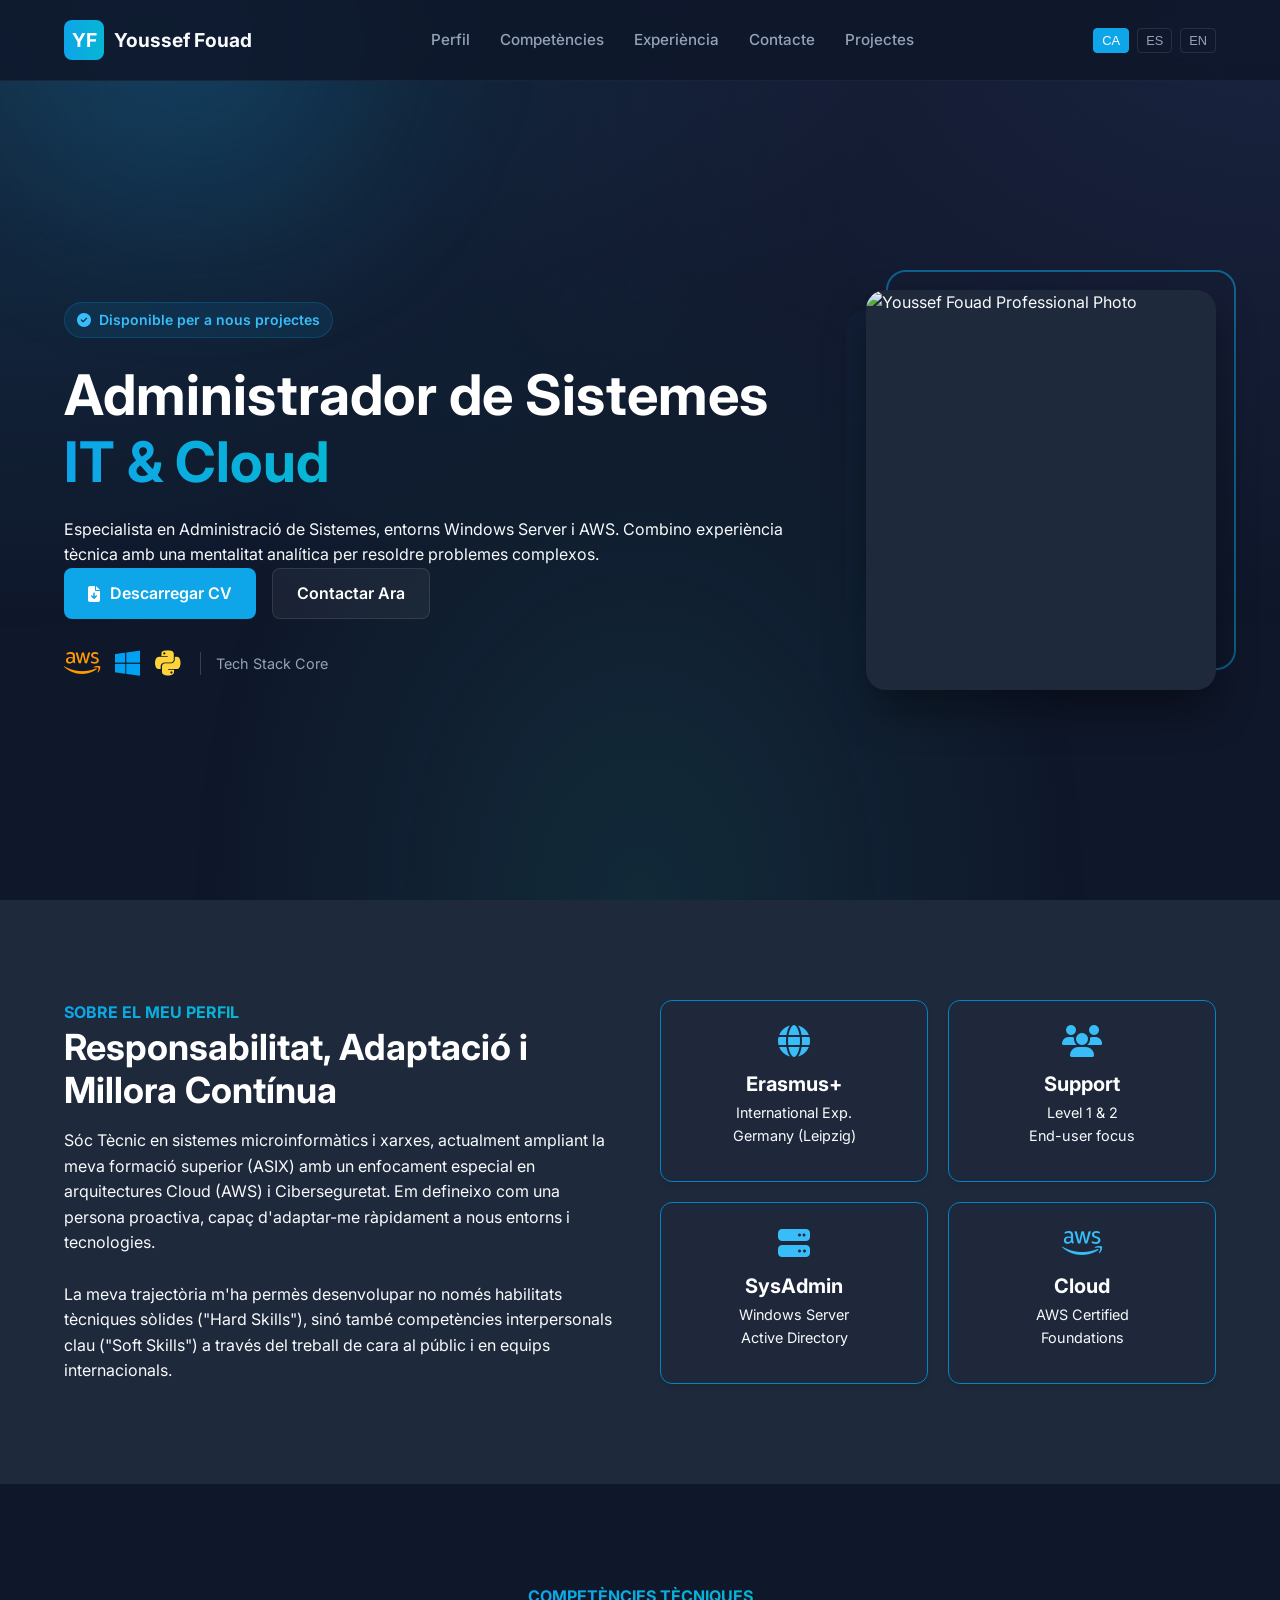
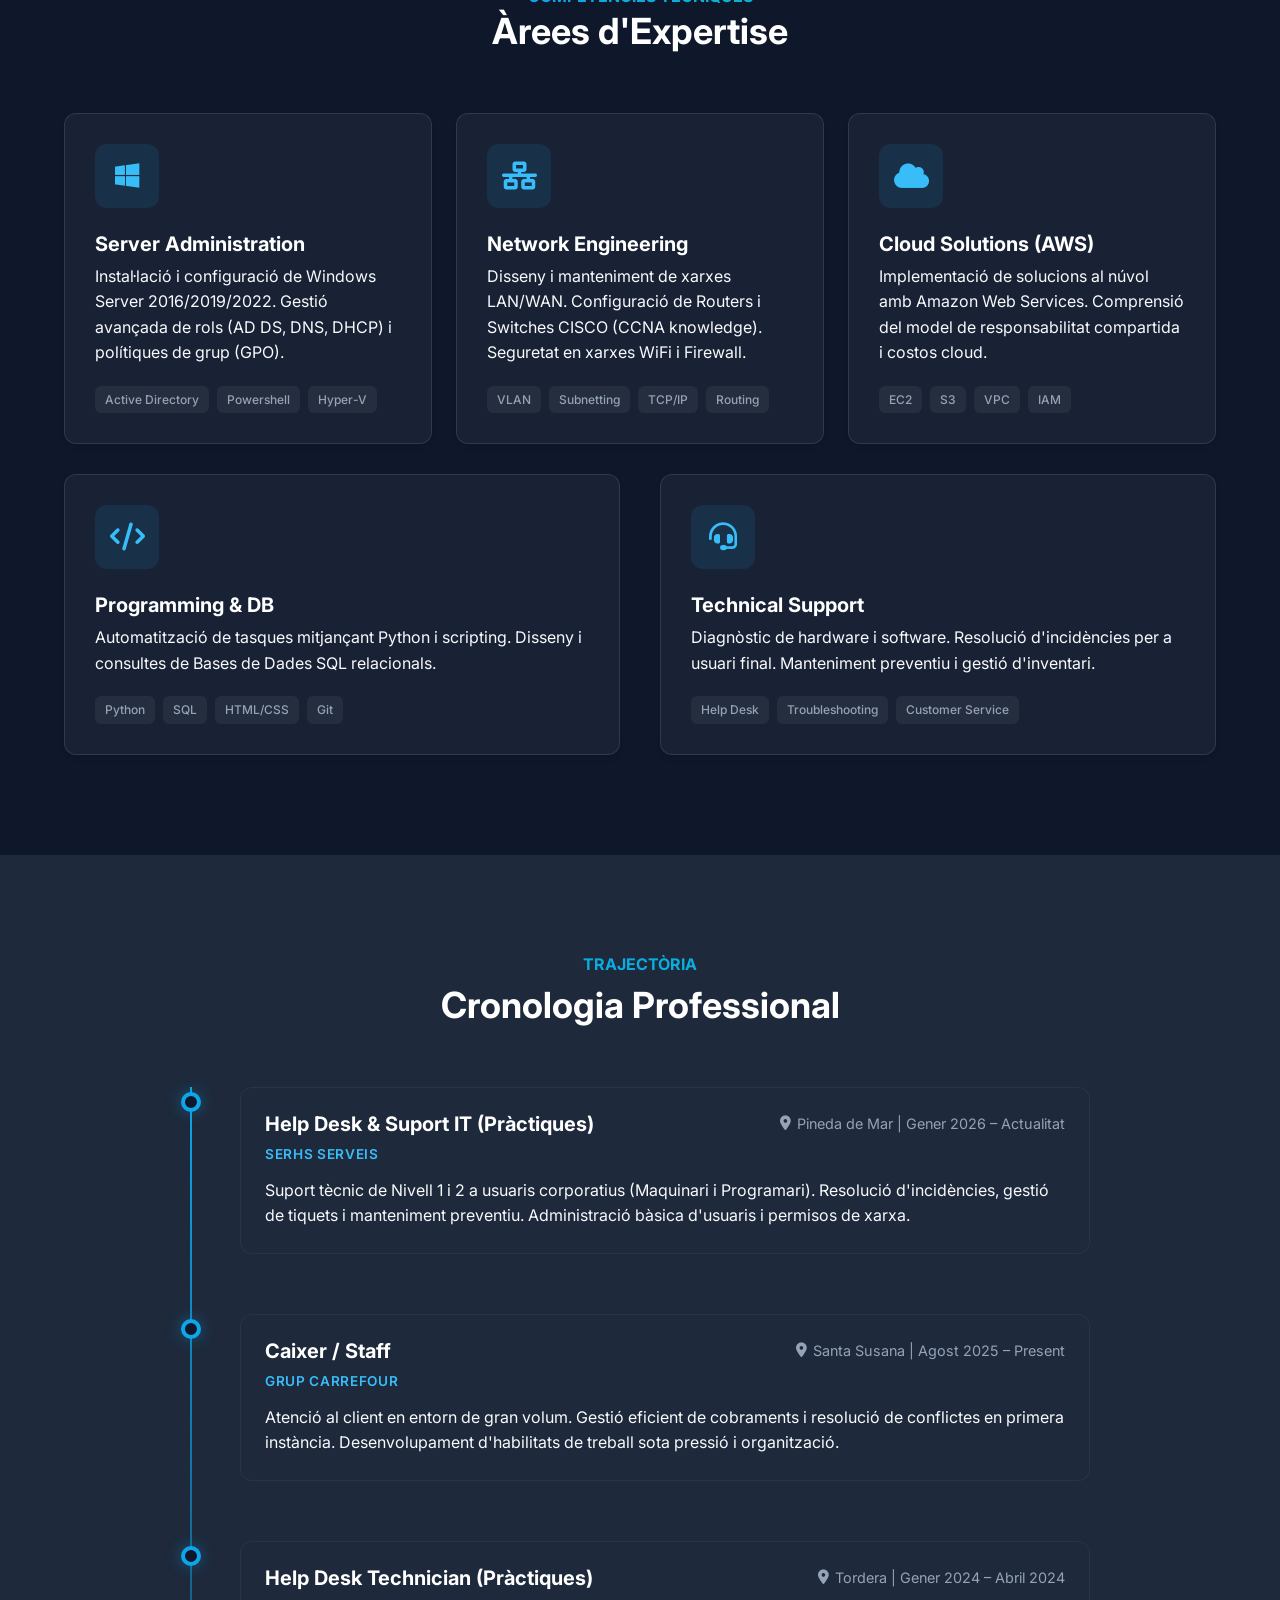
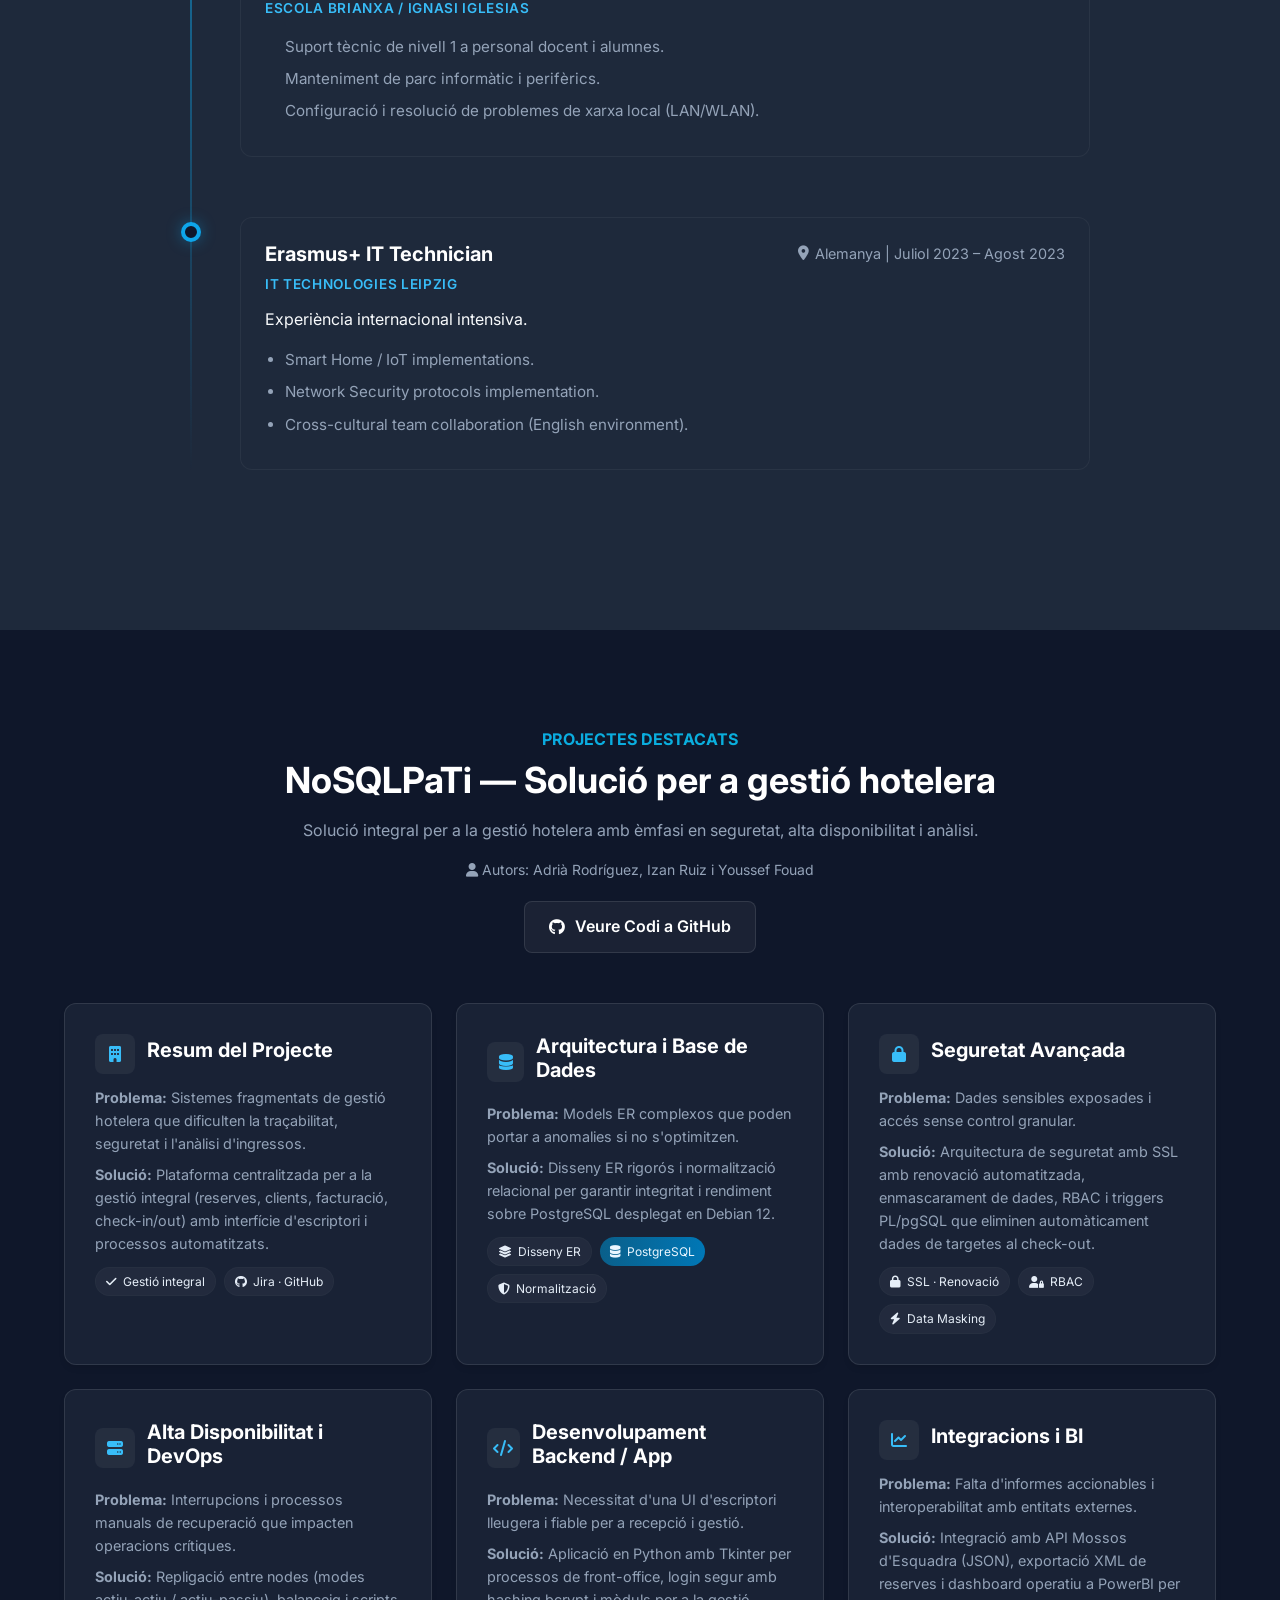
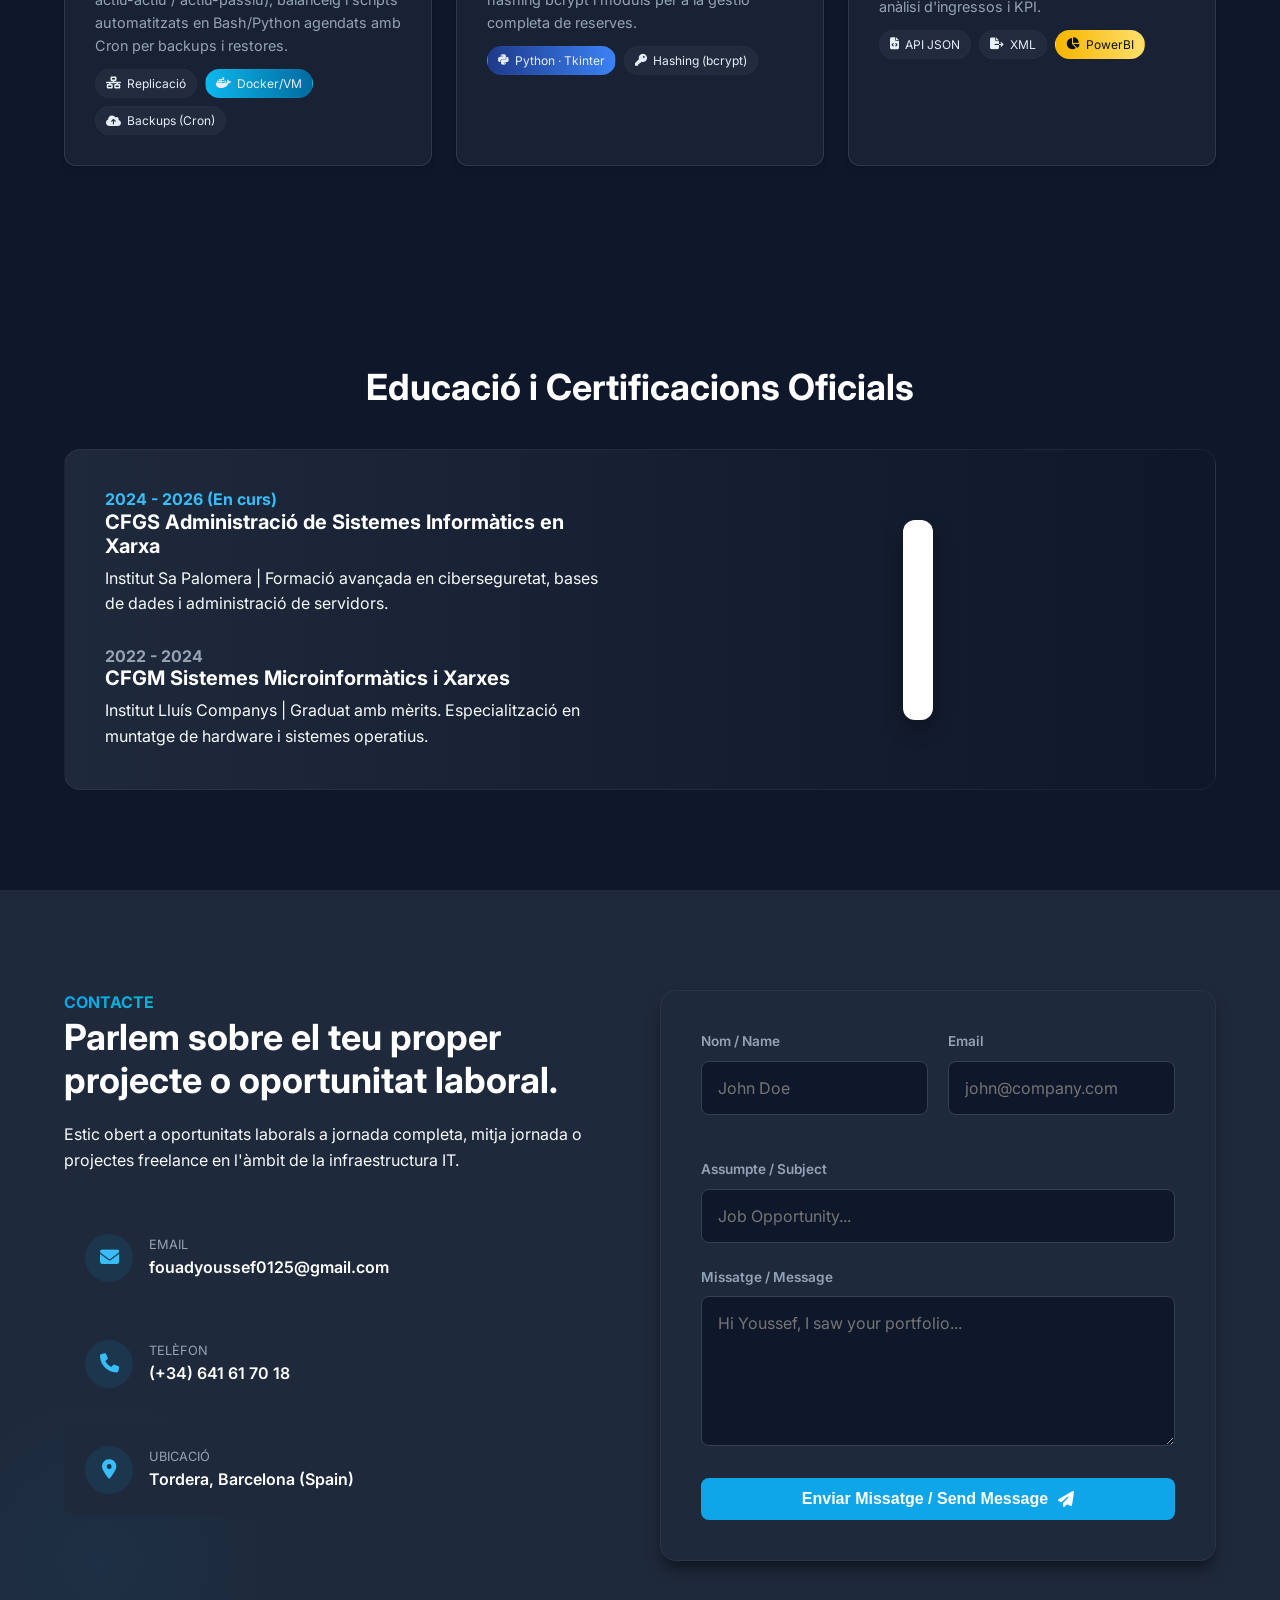
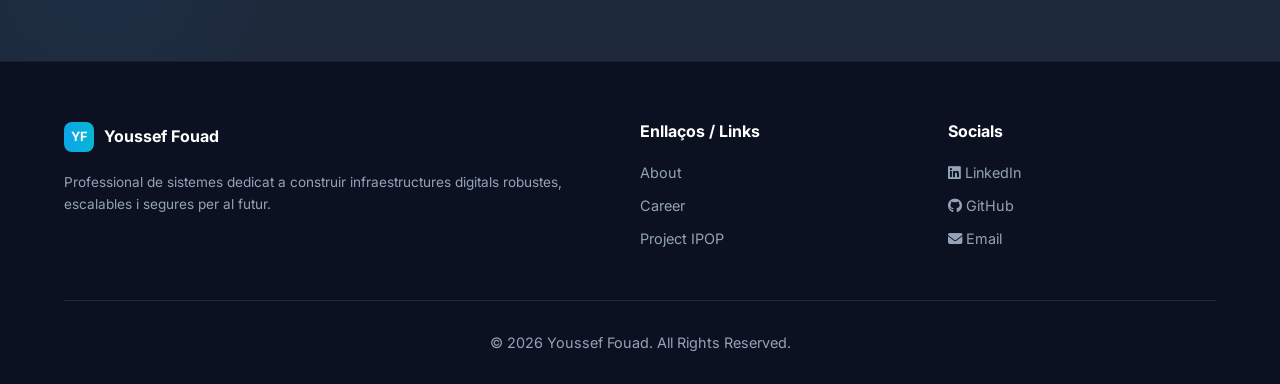
==== index.html @ e4e16177 "Update authors in index.html" ====
<!DOCTYPE html>
<html lang="ca" class="sr">
<head>
<link rel="stylesheet" href="style.css">
<script async src="https://www.googletagmanager.com/gtag/js?id=G-PZZHCB7H4F"></script>
<script>
  window.dataLayer = window.dataLayer || [];
  function gtag(){dataLayer.push(arguments);}
  gtag('js', new Date());
  gtag('config', 'G-PZZHCB7H4F');
</script>
    <meta charset="UTF-8">
    <meta http-equiv="X-UA-Compatible" content="IE=edge">
    <meta name="viewport" content="width=device-width, initial-scale=1.0, maximum-scale=5.0, user-scalable=yes">
    
    <!-- =================================================================================
         SEO & METADATA CONFIGURATION
    ================================================================================== -->
    <title>Youssef Fouad | IT Infrastructure & Cloud Professional</title>
    <meta name="description" content="Portfolio professional de Youssef Fouad. Especialista en Infraestructura TI, Cloud AWS, Windows Server i Ciberseguretat.">
    <meta name="keywords" content="Youssef Fouad, SysAdmin, Cloud Engineer, AWS, IT Support, Network Administration, Tordera, Help Desk">
    <meta name="author" content="Youssef Fouad">
    <meta name="theme-color" content="#0f172a">

    <!-- OPEN GRAPH (LinkedIn / WhatsApp Preview) -->
    <meta property="og:title" content="Youssef Fouad | IT Infrastructure & Cloud">
    <meta property="og:description" content="SysAdmin Profile: Windows Server, AWS, Python Automation & Network Security.">
    <meta property="og:image" content="https://raw.githubusercontent.com/yousseffouad12/youssef_cv/main/yfm.jpg">
    <meta property="og:url" content="https://yousseffouad12.github.io/">
    <meta property="og:type" content="website">

    <!-- FontAwesome CDN -->
    <link rel="stylesheet" href="https://cdnjs.cloudflare.com/ajax/libs/font-awesome/6.4.0/css/all.min.css" crossorigin="anonymous" referrerpolicy="no-referrer" />
    <link href="https://fonts.googleapis.com/css2?family=Inter:wght@300;400;600;700&display=swap" rel="stylesheet">
    <!-- Animation Library -->
    <link rel="stylesheet" href="https://cdnjs.cloudflare.com/ajax/libs/animate.css/4.1.1/animate.min.css"/>
    
    <!-- EmailJS SDK -->
    <script type="text/javascript" src="https://cdn.jsdelivr.net/npm/@emailjs/browser@3/dist/email.min.js"></script>

    <style>
        /* 
        ======================================================================================
         1. VARIABLES & RESET
        ======================================================================================
        */
        :root {
            --bg-body: #0f172a;       /* Slate 900 */
            --bg-card: #1e293b;       /* Slate 800 */
            --bg-card-hover: #334155; /* Slate 700 */
            --text-main: #f8fafc;     /* Slate 50 */
            --text-muted: #94a3b8;    /* Slate 400 */
            --primary-500: #0ea5e9;   /* Sky 500 */
            --primary-600: #0284c7;   /* Sky 600 */
            --primary-400: #38bdf8;   /* Sky 400 */
            --accent-gradient: linear-gradient(90deg, #0ea5e9, #06b6d4);
            --border-subtle: 1px solid rgba(255, 255, 255, 0.05);
            --shadow-lg: 0 10px 15px -3px rgba(0, 0, 0, 0.5);
            --radius-md: 0.75rem;
            --radius-lg: 1rem;
            --transition-fast: all 0.3s ease;
        }

        * { box-sizing: border-box; margin: 0; padding: 0; }
        
        html { scroll-behavior: smooth; }
        
        body {
            font-family: 'Inter', sans-serif;
            background-color: var(--bg-body);
            color: var(--text-main);
            line-height: 1.6;
            overflow-x: hidden;
        }

        a { text-decoration: none; color: inherit; transition: var(--transition-fast); }
        ul { list-style: none; }
        img { max-width: 100%; display: block; }

        /* Typography Utilities */
        h1, h2, h3, h4, h5 { font-weight: 700; color: white; line-height: 1.2; }
        h1 { font-size: 3.5rem; margin-bottom: 20px; }
        h2 { font-size: 2.25rem; margin-bottom: 16px; }
        h3 { font-size: 1.25rem; margin-bottom: 8px; }
        
        .text-gradient {
            background: var(--accent-gradient);
            -webkit-background-clip: text;
            -webkit-text-fill-color: transparent;
            display: inline-block;
        }

        .container {
            width: 100%;
            max-width: 1200px;
            margin: 0 auto;
            padding: 0 24px;
        }

        .section-padding { padding: 100px 0; }

        /* 
        ======================================================================================
         2. NAVIGATION & MOBILE MENU
        ======================================================================================
        */
        .navbar {
            position: fixed;
            top: 0;
            width: 100%;
            padding: 20px 0;
            background: rgba(15, 23, 42, 0.85);
            backdrop-filter: blur(10px);
            z-index: 1000;
            border-bottom: 1px solid rgba(255,255,255,0.05);
            transition: var(--transition-fast);
        }
        .navbar.scrolled { padding: 15px 0; background: rgba(15, 23, 42, 0.95); }
        
        .nav-inner { display: flex; justify-content: space-between; align-items: center; }
        
        .logo-container { display: flex; align-items: center; gap: 10px; font-weight: 700; font-size: 1.2rem; }
        .logo-icon { 
            width: 40px; height: 40px; background: var(--accent-gradient); 
            border-radius: 8px; display: flex; align-items: center; justify-content: center; color: white;
        }

        .nav-menu { display: flex; gap: 30px; }
        .nav-link { color: var(--text-muted); font-size: 0.95rem; font-weight: 500; }
        .nav-link:hover, .nav-link.active { color: white; }

        /* Language Switcher */
        .lang-switcher { display: flex; gap: 8px; }
        .lang-btn {
            background: transparent; border: 1px solid rgba(255,255,255,0.1); 
            color: var(--text-muted); padding: 4px 8px; border-radius: 4px; cursor: pointer; font-size: 0.8rem;
        }
        .lang-btn.active { background: var(--primary-500); color: white; border-color: var(--primary-500); }
        
        /* Language Logic CSS */
        [data-lang] { display: none; }
        [data-lang].active { display: block; }
        span[data-lang].active { display: inline; }

        /* Mobile Menu Toggle Button (Hidden on Desktop) */
        .mobile-toggle {
            display: none;
            background: none;
            border: none;
            color: white;
            font-size: 1.5rem;
            cursor: pointer;
        }

        /* 
        ======================================================================================
         3. HERO SECTION
        ======================================================================================
        */
        .hero {
            min-height: 100vh;
            display: flex;
            align-items: center;
            padding-top: 80px;
            position: relative;
            overflow: hidden;
        }
        .hero::before {
            content: '';
            position: absolute;
            top: -20%;
            left: -10%;
            width: 50%;
            height: 50%;
            background: radial-gradient(circle, rgba(14, 165, 233, 0.2) 0%, rgba(15, 23, 42, 0) 70%);
            z-index: 0;
            filter: blur(60px); /* Difumina mucho la mancha */
            pointer-events: none; /* Para que no moleste al clickar */
            animation: pulseGlow 8s infinite alternate;
        }

        @keyframes pulseGlow {
            0% { transform: scale(1); opacity: 0.5; }
            100% { transform: scale(1.1); opacity: 0.8; }
        }

        .hero-content {
            display: flex;
            align-items: center;
            justify-content: space-between;
            gap: 60px;
            position: relative;
            z-index: 2;
        }

        .hero-text { flex: 1; }
        .hero-description { font-size: 1.125rem; color: var(--text-muted); margin-bottom: 32px; max-width: 540px; }

        .badge-pill {
            display: inline-flex;
            align-items: center;
            gap: 8px;
            padding: 6px 12px;
            background: rgba(14, 165, 233, 0.1);
            color: var(--primary-400);
            border-radius: 99px;
            font-size: 0.875rem;
            font-weight: 600;
            margin-bottom: 24px;
            border: 1px solid rgba(14, 165, 233, 0.2);
        }

        .btn-group { display: flex; gap: 16px; flex-wrap: wrap; }
        
        .btn {
            display: inline-flex;
            align-items: center;
            gap: 10px;
            padding: 12px 24px;
            border-radius: 8px;
            font-weight: 600;
            cursor: pointer;
            transition: var(--transition-fast);
            border: none;
            font-size: 1rem;
        }
        
        .btn-primary { background: var(--primary-500); color: white; }
        .btn-primary:hover { background: var(--primary-600); transform: translateY(-2px); }
        
        .btn-secondary { background: rgba(255,255,255,0.05); color: white; border: 1px solid rgba(255,255,255,0.1); }
        .btn-secondary:hover { background: rgba(255,255,255,0.1); border-color: white; transform: translateY(-2px); }
<div style="margin-top: 30px; display: flex; align-items: center; gap: 15px; font-size: 0.9rem; color: var(--text-muted);">
    <i class="fab fa-aws fa-2x" style="color: #FF9900;" title="AWS"></i>
    <i class="fab fa-windows fa-2x" style="color: #00a1f1;" title="Windows Server"></i>
    <i class="fab fa-python fa-2x" style="color: #FFD43B;" title="Python"></i>
    <i class="fab fa-jira fa-2x" style="color: #2684FF;" title="Jira"></i>
    <i class="fa-solid fa-chart-column fa-2x" style="color: #F2C811;" title="Power BI"></i>
    
    <span style="border-left: 1px solid #334155; padding-left: 15px; margin-left: 5px;">
        Tech Stack Core
    </span>
</div>
        /* Profile Image */
        .hero-image-wrap { flex: 1; display: flex; justify-content: flex-end; position: relative; }
        .profile-card { position: relative; width: 350px; height: 400px; }
        .profile-img-wrap {
            width: 100%; 
            height: 100%; 
            overflow: hidden; 
            border-radius: 20px;
            position: relative; 
            z-index: 2; 
            background: var(--bg-card);
            box-shadow: 0 20px 40px rgba(0,0,0,0.4);
            transition: transform 0.5s ease;
        }

        .profile-card:hover .profile-img-wrap {
            transform: scale(1.02);
        }
        
        .deco-shape { 
            position: absolute; 
            border-radius: 20px; 
            z-index: 1; 
            opacity: 0.4; /* Bajamos la opacidad */
            transition: all 0.5s ease;
        }
        
        /* Cuando pases el ratón, las formas se expanden */
        .profile-card:hover .shape-1 { top: -25px; right: -25px; opacity: 0.6; }
        .profile-card:hover .shape-2 { bottom: -25px; left: -25px; opacity: 0.6; }
        .profile-img { width: 100%; height: 100%; object-fit: cover; }
        
        .deco-shape { position: absolute; border-radius: 20px; z-index: 1; }
        .shape-1 { 
            top: -20px; right: -20px; width: 100%; height: 100%; 
            border: 2px solid var(--primary-500); opacity: 0.5; 
        }
        .shape-2 { 
            bottom: -20px; left: -20px; width: 100%; height: 100%; 
            background: linear-gradient(135deg, rgba(14,165,233,0.1), rgba(15,23,42,0)); 
        }

        /* 
        ======================================================================================
         4. GRIDS & CARDS
        ======================================================================================
        */
        .grid-2 { display: grid; grid-template-columns: repeat(2, 1fr); gap: 40px; }
        .grid-3 { display: grid; grid-template-columns: repeat(3, 1fr); gap: 24px; }
        .grid-4 { display: grid; grid-template-columns: repeat(4, 1fr); gap: 20px; }

        .card {
            background: rgba(30, 41, 59, 0.7); /* Fondo semi-transparente */
            backdrop-filter: blur(10px);       /* Desenfoque tipo cristal */
            -webkit-backdrop-filter: blur(10px);
            border: 1px solid rgba(255, 255, 255, 0.1); /* Borde sutil */
            border-radius: var(--radius-md);
            padding: 30px;
            transition: all 0.4s cubic-bezier(0.175, 0.885, 0.32, 1.275); /* Transición más "elástica" y premium */
            position: relative;
            overflow: hidden;
            display: flex;
            flex-direction: column;
            box-shadow: 0 4px 6px -1px rgba(0, 0, 0, 0.1);
        }

        .card:hover {
            transform: translateY(-8px); /* Sube un poco más */
            border-color: rgba(14, 165, 233, 0.5); /* Se ilumina el borde en azul */
            box-shadow: 0 20px 25px -5px rgba(0, 0, 0, 0.4), 0 0 15px rgba(14, 165, 233, 0.3); /* Resplandor azulado */
        }

        .card::before {
            content: '';
            position: absolute;
            top: 0;
            left: 0;
            width: 100%;
            height: 4px;
            background: var(--accent-gradient);
            opacity: 0;
            transition: opacity 0.3s ease;
        }

        .card:hover::before { opacity: 1; }

        .card-icon-wrap {
            width: 64px;
            height: 64px;
            background: rgba(14, 165, 233, 0.1);
            border-radius: 12px;
            display: flex;
            align-items: center;
            justify-content: center;
            margin-bottom: 24px;
            color: var(--primary-400);
            font-size: 28px;
        }

        .skill-tags {
            margin-top: auto;
            display: flex;
            flex-wrap: wrap;
            gap: 8px;
            padding-top: 20px;
        }

        .tag {
            font-size: 0.75rem;
            color: var(--text-muted);
            background: rgba(255, 255, 255, 0.05);
            padding: 4px 10px;
            border-radius: 6px;
            font-weight: 500;
        }

        /* 
        ======================================================================================
         5. PROJECTS SECTION STYLES
        ======================================================================================
        */
        .pill-row { display:flex; gap:8px; flex-wrap:wrap; margin-top:12px; }
        .pill {
            background: rgba(255,255,255,0.04);
            color: #e6eef8;
            padding: 4px 10px;
            border-radius: 999px;
            font-size: 12px;
            border: 1px solid rgba(255,255,255,0.02);
            display: inline-flex;
            gap: 6px;
            align-items: center;
        }
        .pill.postgres{ background: linear-gradient(90deg,#0a5f8a,#0077b6); color:#eaf6ff; border:none; }
        .pill.python{ background: linear-gradient(90deg,#1e3a8a,#3b82f6); }
        .pill.docker{ background: linear-gradient(90deg,#0db7ed,#006b9f); }
        .pill.powerbi{ background: linear-gradient(90deg,#f7b500,#ffdf6b); color:#08111a; }
        .pill.jira{ background: linear-gradient(90deg,#2b8cc4,#0b66ff); }

        /* 
        ======================================================================================
         7. TIMELINE SECTION (EXPERIENCE)
        ======================================================================================
        */
        .timeline {
            position: relative;
            max-width: 900px;
            margin: 0 auto;
        }

        .timeline::before {
            content: '';
            position: absolute;
            top: 0;
            left: 0;
            height: 100%;
            width: 2px;
            background: linear-gradient(to bottom, var(--primary-500) 0%, rgba(30, 41, 59, 0.2) 100%);
        }

        .timeline-item {
            position: relative;
            margin-bottom: 60px;
            padding-left: 50px;
        }

        .timeline-marker {
            position: absolute;
            top: 5px;
            left: -9px;
            width: 20px;
            height: 20px;
            background: var(--bg-body);
            border: 4px solid var(--primary-500);
            border-radius: 50%;
            z-index: 2;
            box-shadow: 0 0 15px rgba(14, 165, 233, 0.4);
        }

        .timeline-content {
            background: var(--bg-card);
            border: var(--border-subtle);
            border-radius: var(--radius-md);
            padding: 24px;
            transition: var(--transition-fast);
        }

        .timeline-content:hover {
            border-color: var(--primary-500);
            background: var(--bg-card-hover);
        }

        .role-header {
            display: flex;
            justify-content: space-between;
            align-items: flex-start;
            margin-bottom: 12px;
            flex-wrap: wrap;
        }

        .job-meta { font-size: 0.85rem; color: var(--primary-400); font-weight: 600; text-transform: uppercase; letter-spacing: 0.05em; }
        .job-location { color: var(--text-muted); font-size: 0.9rem; display: flex; align-items: center; gap: 6px; }

        .task-list { padding-left: 20px; margin-top: 15px; }
        .task-list li { margin-bottom: 8px; position: relative; font-size: 0.95rem; color: var(--text-muted); list-style: disc; }

        /* 
        ======================================================================================
         8. CERTIFICATIONS & CREDLY SECTION
        ======================================================================================
        */
        .cert-container {
            background: linear-gradient(to right, #1e293b, #0f172a);
            border: var(--border-subtle);
            border-radius: var(--radius-lg);
            padding: 40px;
            display: flex;
            flex-wrap: wrap;
            align-items: center;
            justify-content: space-between;
            gap: 40px;
        }
        
        .badge-wrapper {
            background: white; /* Credly badges are optimized for white backgrounds */
            padding: 15px;
            border-radius: 12px;
            box-shadow: 0 10px 20px rgba(0,0,0,0.3);
            display: flex;
            justify-content: center;
            align-items: center;
            min-height: 200px;
        }

        /* 
        ======================================================================================
         9. CONTACT FORM DESIGN
        ======================================================================================
        */
        .form-wrap {
            background: var(--bg-card);
            border: var(--border-subtle);
            padding: 40px;
            border-radius: var(--radius-lg);
            box-shadow: var(--shadow-lg);
        }

        .form-group { margin-bottom: 24px; position: relative; }

        .form-label {
            display: block;
            margin-bottom: 8px;
            font-size: 0.85rem;
            font-weight: 600;
            color: var(--text-muted);
        }

        .form-control {
            width: 100%;
            background: #0f172a;
            border: 1px solid #334155;
            color: white;
            padding: 16px;
            border-radius: 8px;
            font-family: inherit;
            font-size: 1rem;
            transition: all 0.3s;
        }

        .form-control:focus {
            outline: none;
            border-color: var(--primary-500);
            box-shadow: 0 0 0 4px rgba(14, 165, 233, 0.1);
        }

        textarea.form-control { resize: vertical; min-height: 150px; }

        /* Contact Info Cards */
        .info-card {
            display: flex;
            align-items: center;
            gap: 16px;
            padding: 20px;
            background: var(--bg-card);
            border-radius: 12px;
            margin-bottom: 16px;
            transition: 0.3s;
            border: 1px solid transparent;
        }
        .info-card:hover { border-color: var(--primary-500); transform: translateX(5px); }
        .icon-circle {
            width: 48px;
            height: 48px;
            border-radius: 50%;
            background: rgba(14, 165, 233, 0.1);
            color: var(--primary-400);
            display: flex;
            align-items: center;
            justify-content: center;
            font-size: 1.2rem;
        }

        /* 
        ======================================================================================
         10. FOOTER
        ======================================================================================
        */
        footer {
            background: #0b1120;
            border-top: var(--border-subtle);
            padding: 60px 0 30px;
            font-size: 0.9rem;
            color: var(--text-muted);
        }
        
        .footer-grid {
            display: grid;
            grid-template-columns: 2fr 1fr 1fr;
            gap: 40px;
            margin-bottom: 40px;
        }
        
        .footer-col h5 { color: white; margin-bottom: 20px; font-size: 1rem; }
        .footer-links li { margin-bottom: 10px; }
        .footer-links a:hover { color: var(--primary-400); text-decoration: underline; }

        .copyright {
            text-align: center;
            border-top: 1px solid #1e293b;
            padding-top: 30px;
        }

        /* 
        ======================================================================================
         11. RESPONSIVE ADJUSTMENTS (WITH MOBILE MENU)
        ======================================================================================
        */
        @media (max-width: 1024px) {
            h1 { font-size: 3rem; }
            .grid-4, .grid-3 { grid-template-columns: repeat(2, 1fr); }
            .hero-content { flex-direction: column; text-align: center; gap: 40px; }
            .hero-text { order: 2; }
            .hero-image-wrap { order: 1; justify-content: center; }
            .badge-pill, .btn-group { justify-content: center; margin-left: auto; margin-right: auto; }
            .cert-container { justify-content: center; text-align: center; }
        }

        @media (max-width: 768px) {
            /* General Sizing */
            h1 { font-size: 2.2rem; }
            h2 { font-size: 1.8rem; }
            .grid-2 { grid-template-columns: 1fr; }
            .timeline::before { left: 0; } 
            .timeline-item { padding-left: 20px; }
            .timeline-marker { left: -9px; }
            .form-wrap { padding: 24px; }
            .footer-grid { grid-template-columns: 1fr; }
            .section-padding { padding: 60px 0; }
            .lang-switcher { display: none; /* Consider moving into menu if needed, but keeping clean for now */ } 
            
            /* Mobile Navigation Implementation */
            .mobile-toggle { display: block; }
            
            .nav-menu {
                position: fixed;
                top: 80px; /* Adjust based on navbar height */
                left: -100%;
                width: 100%;
                background: rgba(15, 23, 42, 0.98);
                flex-direction: column;
                align-items: center;
                padding: 40px 0;
                gap: 30px;
                border-bottom: 1px solid var(--border-subtle);
                transition: all 0.4s cubic-bezier(0.165, 0.84, 0.44, 1);
            }
            
            .nav-menu.active {
                left: 0;
                box-shadow: 0 10px 30px rgba(0,0,0,0.5);
            }

            .lang-switcher.mobile {
                display: flex;
                margin-top: 20px;
            }
        }
    </style>
</head>
<body id="top">

    <!-- =================================================================================
         HEADER
    ================================================================================== -->
    <header class="navbar">
        <div class="container nav-inner">
            <div class="logo-container">
                <div class="logo-icon">YF</div>
                <div class="logo-text">Youssef Fouad</div>
            </div>

            <button class="mobile-toggle" aria-label="Toggle Navigation">
                <i class="fa-solid fa-bars"></i>
            </button>

            <nav>
                <ul class="nav-menu">
                    <li><a href="#about" class="nav-link" onclick="closeMenu()">
                        <span data-lang="ca" class="active">Perfil</span>
                        <span data-lang="es">Perfil</span>
                        <span data-lang="en">Profile</span>
                    </a></li>
                    <li><a href="#competencies" class="nav-link" onclick="closeMenu()">
                        <span data-lang="ca" class="active">Competències</span>
                        <span data-lang="es">Competencias</span>
                        <span data-lang="en">Expertise</span>
                    </a></li>
                    <li><a href="#experience" class="nav-link" onclick="closeMenu()">
                        <span data-lang="ca" class="active">Experiència</span>
                        <span data-lang="es">Experiencia</span>
                        <span data-lang="en">Experience</span>
                    </a></li>
                    <li><a href="#contact" class="nav-link" onclick="closeMenu()">
                        <span data-lang="ca" class="active">Contacte</span>
                        <span data-lang="es">Contacto</span>
                        <span data-lang="en">Contact</span>
                    </a></li>

                    <li><a href="#projects" class="nav-link" onclick="closeMenu()">
                        <span data-lang="ca" class="active">Projectes</span>
                        <span data-lang="es">Proyectos</span>
                        <span data-lang="en">Projects</span>
                    </a></li>

                    <!-- Mobile Lang Switcher duplicated inside menu for mobile only -->
                    <div class="lang-switcher mobile" style="display:none;">
                         <button class="lang-btn active" onclick="switchLang('ca')">CA</button>
                         <button class="lang-btn" onclick="switchLang('es')">ES</button>
                         <button class="lang-btn" onclick="switchLang('en')">EN</button>
                    </div>
                </ul>
            </nav>

            <div class="lang-switcher">
                <button class="lang-btn active" onclick="switchLang('ca')">CA</button>
                <button class="lang-btn" onclick="switchLang('es')">ES</button>
                <button class="lang-btn" onclick="switchLang('en')">EN</button>
            </div>
        </div>
    </header>

    <!-- =================================================================================
         HERO SECTION
    ================================================================================== -->
    <section class="hero">
        <div class="container hero-content">
            <div class="hero-text animate__animated animate__fadeInUp">
                <div class="badge-pill">
                    <i class="fa-solid fa-check-circle"></i>
                    <span data-lang="ca" class="active">Disponible per a nous projectes</span>
                    <span data-lang="es">Disponible para nuevos proyectos</span>
                    <span data-lang="en">Available for new opportunities</span>
                </div>
                
<h1 data-lang="ca" class="active">Administrador de Sistemes <span class="text-gradient">IT & Cloud</span></h1>
<h1 data-lang="es">Administrador de Sistemas <span class="text-gradient">IT & Cloud</span></h1>
<h1 data-lang="en"><span class="text-gradient">IT & Cloud</span> Systems Administrator</h1>
                <p data-lang="ca" class="active" class="hero-description">
                    Especialista en Administració de Sistemes, entorns Windows Server i AWS. Combino experiència tècnica amb una mentalitat analítica per resoldre problemes complexos.
                </p>
                <p data-lang="es" class="hero-description">
                    Especialista en Administración de Sistemas, entornos Windows Server y AWS. Combino experiencia técnica con una mentalidad analítica para resolver problemas complejos.
                </p>
                <p data-lang="en" class="hero-description">
                    Systems Administration Specialist, Windows Server and AWS environments. Combining technical expertise with an analytical mindset to solve complex problems.
                </p>

                <div class="btn-group">
                    <!-- ENLACE MEJORADO: Usando RAW /main/ para actualizaciones automáticas -->
                    <a href="https://github.com/yousseffouad12/youssef_cv/raw/main/YoussefFouadMabrouki_CV.pdf" class="btn btn-primary" rel="noopener noreferrer">
                        <i class="fa-solid fa-file-arrow-down"></i>
                        <span data-lang="ca" class="active">Descarregar CV</span>
                        <span data-lang="es">Descargar CV</span>
                        <span data-lang="en">Download Resume</span>
                    </a>
                    <a href="#contact" class="btn btn-secondary">
                        <span data-lang="ca" class="active">Contactar Ara</span>
                        <span data-lang="es">Contactar Ahora</span>
                        <span data-lang="en">Contact Now</span>
                    </a>
                </div>

                <div style="margin-top: 30px; display: flex; align-items: center; gap: 15px; font-size: 0.9rem; color: var(--text-muted);">
                    <i class="fab fa-aws fa-2x" style="color: #FF9900;"></i>
                    <i class="fab fa-windows fa-2x" style="color: #00a1f1;"></i>
                    <i class="fab fa-python fa-2x" style="color: #FFD43B;"></i>
                    <span style="border-left: 1px solid #334155; padding-left: 15px; margin-left: 5px;">
                        Tech Stack Core
                    </span>
                </div>
            </div>

            <div class="hero-image-wrap animate__animated animate__fadeInRight">
                <div class="profile-card">
                    <div class="deco-shape shape-1"></div>
                    <div class="deco-shape shape-2"></div>
                    <div class="profile-img-wrap">
                        <img src="https://raw.githubusercontent.com/yousseffouad12/youssef_cv/main/yfm.jpg" alt="Youssef Fouad Professional Photo" class="profile-img">
                    </div>
                </div>
            </div>
        </div>
    </section>

    <!-- =================================================================================
         ABOUT SECTION
    ================================================================================== -->
    <section id="about" class="section-padding" style="background: var(--bg-card);">
        <div class="container">
            <div class="grid-2">
                <div>
                    <h4 class="text-gradient">SOBRE EL MEU PERFIL</h4>
                    <h2 data-lang="ca" class="active">Responsabilitat, Adaptació i Millora Contínua</h2>
                    <h2 data-lang="es">Responsabilidad, Adaptación y Mejora Continua</h2>
                    <h2 data-lang="en">Responsibility, Adaptability and Continuous Improvement</h2>
                    
                    <p data-lang="ca" class="active">
                        Sóc Tècnic en sistemes microinformàtics i xarxes, actualment ampliant la meva formació superior (ASIX) amb un enfocament especial en arquitectures Cloud (AWS) i Ciberseguretat. Em defineixo com una persona proactiva, capaç d'adaptar-me ràpidament a nous entorns i tecnologies.
                        <br><br>
                        La meva trajectòria m'ha permès desenvolupar no només habilitats tècniques sòlides ("Hard Skills"), sinó també competències interpersonals clau ("Soft Skills") a través del treball de cara al públic i en equips internacionals.
                    </p>
                    <p data-lang="es">
                        Soy Técnico en sistemas microinformáticos y redes, actualmente ampliando mi formación superior (ASIX) con un enfoque especial en arquitecturas Cloud (AWS) y Ciberseguridad. Me defino como una persona proactiva, capaz de adaptarme rápidamente a nuevos entornos y tecnologías.
                        <br><br>
                        Mi trayectoria me ha permitido desarrollar no solo habilidades técnicas sólidas ("Hard Skills") but también competencias interpersonales clave ("Soft Skills") a través del trabajo de cara al público y en equipos internacionales.
                    </p>
                    <p data-lang="en">
                        I am a Microcomputer Systems and Network Technician, currently expanding my higher education (ASIX) with a special focus on Cloud architectures (AWS) and Cybersecurity. I define myself as a proactive person, capable of quickly adapting to new environments and technologies.
                        <br><br>
                        My career has allowed me to develop not only solid technical skills ("Hard Skills") but also key interpersonal skills ("Soft Skills") through public-facing work and international teams.
                    </p>
                </div>

                <div class="grid-2" style="gap: 20px;">
                    <!-- STATS CARDS -->
                    <div class="card" style="padding: 24px; align-items: center; text-align: center; border-color: var(--primary-600);">
                        <i class="fa-solid fa-globe fa-2x" style="margin-bottom: 15px; color: var(--primary-400);"></i>
                        <h3 style="margin-bottom: 5px;">Erasmus+</h3>
                        <p style="margin:0; font-size: 0.9rem;">International Exp.<br>Germany (Leipzig)</p>
                    </div>
                    <div class="card" style="padding: 24px; align-items: center; text-align: center; border-color: var(--primary-600);">
                        <i class="fa-solid fa-users fa-2x" style="margin-bottom: 15px; color: var(--primary-400);"></i>
                        <h3 style="margin-bottom: 5px;">Support</h3>
                        <p style="margin:0; font-size: 0.9rem;">Level 1 & 2<br>End-user focus</p>
                    </div>
                    <div class="card" style="padding: 24px; align-items: center; text-align: center; border-color: var(--primary-600);">
                        <i class="fa-solid fa-server fa-2x" style="margin-bottom: 15px; color: var(--primary-400);"></i>
                        <h3 style="margin-bottom: 5px;">SysAdmin</h3>
                        <p style="margin:0; font-size: 0.9rem;">Windows Server<br>Active Directory</p>
                    </div>
                    <div class="card" style="padding: 24px; align-items: center; text-align: center; border-color: var(--primary-600);">
                        <i class="fa-brands fa-aws fa-2x" style="margin-bottom: 15px; color: var(--primary-400);"></i>
                        <h3 style="margin-bottom: 5px;">Cloud</h3>
                        <p style="margin:0; font-size: 0.9rem;">AWS Certified<br>Foundations</p>
                    </div>
                </div>
            </div>
        </div>
    </section>

    <!-- =================================================================================
         COMPETENCIES (SERVICES)
    ================================================================================== -->
    <section id="competencies" class="section-padding">
        <div class="container">
            <div style="text-align: center; margin-bottom: 60px;">
                <h4 class="text-gradient">COMPETÈNCIES TÈCNIQUES</h4>
                <h2 data-lang="ca" class="active">Àrees d'Expertise</h2>
                <h2 data-lang="es">Áreas de Expertise</h2>
                <h2 data-lang="en">Areas of Expertise</h2>
            </div>

            <div class="grid-3">
                <!-- CARD 1 -->
                <div class="card">
                    <div class="card-icon-wrap">
                        <i class="fa-brands fa-windows"></i>
                    </div>
                    <h3>Server Administration</h3>
                    <p data-lang="ca" class="active">Instal·lació i configuració de Windows Server 2016/2019/2022. Gestió avançada de rols (AD DS, DNS, DHCP) i polítiques de grup (GPO).</p>
                    <p data-lang="es">Instalación y configuración de Windows Server 2016/2019/2022. Gestión avanzada de roles (AD DS, DNS, DHCP) y políticas de grupo (GPO).</p>
                    <p data-lang="en">Installation and configuration of Windows Server 2016/2019/2022. Advanced role management (AD DS, DNS, DHCP) and group policies (GPO).</p>
                    <div class="skill-tags">
                        <span class="tag">Active Directory</span>
                        <span class="tag">Powershell</span>
                        <span class="tag">Hyper-V</span>
                    </div>
                </div>

                <!-- CARD 2 -->
                <div class="card">
                    <div class="card-icon-wrap">
                        <i class="fa-solid fa-network-wired"></i>
                    </div>
                    <h3>Network Engineering</h3>
                    <p data-lang="ca" class="active">Disseny i manteniment de xarxes LAN/WAN. Configuració de Routers i Switches CISCO (CCNA knowledge). Seguretat en xarxes WiFi i Firewall.</p>
                    <p data-lang="es">Diseño y mantenimiento de redes LAN/WAN. Configuración de Routers y Switches CISCO (CCNA knowledge). Seguridad en redes WiFi y Firewall.</p>
                    <p data-lang="en">LAN/WAN network design and maintenance. CISCO Router and Switch configuration (CCNA knowledge). WiFi network security and Firewall.</p>
                    <div class="skill-tags">
                        <span class="tag">VLAN</span>
                        <span class="tag">Subnetting</span>
                        <span class="tag">TCP/IP</span>
                        <span class="tag">Routing</span>
                    </div>
                </div>

                <!-- CARD 3 -->
                <div class="card">
                    <div class="card-icon-wrap">
                        <i class="fa-solid fa-cloud"></i>
                    </div>
                    <h3>Cloud Solutions (AWS)</h3>
                    <p data-lang="ca" class="active">Implementació de solucions al núvol amb Amazon Web Services. Comprensió del model de responsabilitat compartida i costos cloud.</p>
                    <p data-lang="es">Implementación de soluciones en la nube con Amazon Web Services. Comprensión del modelo de responsabilidad compartida y costes cloud.</p>
                    <p data-lang="en">Cloud solution implementation with Amazon Web Services. Understanding of shared responsibility models and cloud costs.</p>
                    <div class="skill-tags">
                        <span class="tag">EC2</span>
                        <span class="tag">S3</span>
                        <span class="tag">VPC</span>
                        <span class="tag">IAM</span>
                    </div>
                </div>
            </div>
            
            <div class="grid-2" style="margin-top: 30px;">
                <!-- CARD 4 -->
                <div class="card">
                    <div class="card-icon-wrap">
                        <i class="fa-solid fa-code"></i>
                    </div>
                    <h3>Programming & DB</h3>
                    <p data-lang="ca" class="active">Automatització de tasques mitjançant Python i scripting. Disseny i consultes de Bases de Dades SQL relacionals.</p>
                    <p data-lang="es">Automatización de tareas mediante Python y scripting. Diseño y consultas de Bases de Datos SQL relacionales.</p>
                    <p data-lang="en">Task automation using Python and scripting. Design and querying of relational SQL Databases.</p>
                    <div class="skill-tags">
                        <span class="tag">Python</span>
                        <span class="tag">SQL</span>
                        <span class="tag">HTML/CSS</span>
                        <span class="tag">Git</span>
                    </div>
                </div>

                <!-- CARD 5 -->
                <div class="card">
                    <div class="card-icon-wrap">
                        <i class="fa-solid fa-headset"></i>
                    </div>
                    <h3>Technical Support</h3>
                    <p data-lang="ca" class="active">Diagnòstic de hardware i software. Resolució d'incidències per a usuari final. Manteniment preventiu i gestió d'inventari.</p>
                    <p data-lang="es">Diagnóstico de hardware y software. Resolución de incidencias para usuario final. Mantenimiento preventivo y gestión de inventario.</p>
                    <p data-lang="en">Hardware and software diagnostics. End-user issue resolution. Preventive maintenance and inventory management.</p>
                    <div class="skill-tags">
                        <span class="tag">Help Desk</span>
                        <span class="tag">Troubleshooting</span>
                        <span class="tag">Customer Service</span>
                    </div>
                </div>
            </div>
        </div>
    </section>

    <!-- =================================================================================
         PROFESSIONAL EXPERIENCE TIMELINE
    ================================================================================== -->
    <section id="experience" class="section-padding" style="background: var(--bg-card);">
        <div class="container">
            <h4 class="text-gradient" style="text-align: center; display:block; margin-bottom:10px;">TRAJECTÒRIA</h4>
            <h2 style="text-align: center; margin-bottom: 60px;">Cronologia Professional</h2>

            <div class="timeline">
                <!-- ITEM NUEVO: SERHS -->
                <div class="timeline-item animate__animated animate__fadeInLeft">
                    <div class="timeline-marker"></div>
                    <div class="timeline-content">
                        <div class="role-header">
                            <div>
                                <h3>Help Desk & Suport IT (Pràctiques)</h3>
                                <div class="job-meta">SERHS Serveis</div>
                            </div>
                            <div class="job-location">
                                <i class="fa-solid fa-location-dot"></i> Pineda de Mar | Gener 2026 – Actualitat
                            </div>
                        </div>
                        <p data-lang="ca" class="active">Suport tècnic de Nivell 1 i 2 a usuaris corporatius (Maquinari i Programari). Resolució d'incidències, gestió de tiquets i manteniment preventiu. Administració bàsica d'usuaris i permisos de xarxa.</p>
                        <p data-lang="es">Soporte técnico de Nivel 1 y 2 a usuarios corporativos (Hardware y Software). Resolución de incidencias, gestión de tickets y mantenimiento preventivo. Administración básica de usuarios y permisos de red.</p>
                        <p data-lang="en">Level 1 & 2 technical support for corporate users (Hardware & Software). Incident resolution, ticket management, and preventive maintenance. Basic user administration and network permissions.</p>
                    </div>
                </div>

                <!-- ITEM 1 (Antiguo) -->
                <div class="timeline-item animate__animated animate__fadeInRight">
                    <div class="timeline-marker"></div>
                    <div class="timeline-content">
                        <div class="role-header">
                            <div>
                                <h3>Caixer / Staff</h3>
                                <div class="job-meta">Grup Carrefour</div>
                            </div>
                            <div class="job-location">
                                <i class="fa-solid fa-location-dot"></i> Santa Susana | Agost 2025 – Present
                            </div>
                        </div>
                        <p data-lang="ca" class="active">Atenció al client en entorn de gran volum. Gestió eficient de cobraments i resolució de conflictes en primera instància. Desenvolupament d'habilitats de treball sota pressió i organització.</p>
                        <p data-lang="es">Atención al cliente en entorno de gran volumen. Gestión eficiente de cobros y resolución de conflictos en primera instancia. Desarrollo de habilidades de trabajo bajo presión y organización.</p>
                        <p data-lang="en">Customer service in a high-volume environment. Efficient payment management and conflict resolution. Development of skills for working under pressure and organization.</p>
                    </div>
                </div>

                <!-- ITEM 2 -->
                <div class="timeline-item animate__animated animate__fadeInLeft">
                    <div class="timeline-marker"></div>
                    <div class="timeline-content">
                        <div class="role-header">
                            <div>
                                <h3>Help Desk Technician (Pràctiques)</h3>
                                <div class="job-meta">Escola Brianxa / Ignasi Iglesias</div>
                            </div>
                            <div class="job-location">
                                <i class="fa-solid fa-location-dot"></i> Tordera | Gener 2024 – Abril 2024
                            </div>
                        </div>
                        <ul class="task-list">
                            <li data-lang="ca" class="active">Suport tècnic de nivell 1 a personal docent i alumnes.</li>
                            <li data-lang="ca" class="active">Manteniment de parc informàtic i perifèrics.</li>
                            <li data-lang="ca" class="active">Configuració i resolució de problemes de xarxa local (LAN/WLAN).</li>
                            
                            <li data-lang="es">Soporte técnico de nivel 1 a personal docente y alumnos.</li>
                            <li data-lang="es">Mantenimiento de parque informático y periféricos.</li>
                            <li data-lang="es">Configuración y resolución de problemas de red local (LAN/WLAN).</li>
                            
                            <li data-lang="en">Level 1 technical support for teaching staff and students.</li>
                            <li data-lang="en">Maintenance of IT equipment and peripherals.</li>
                            <li data-lang="en">Configuration and troubleshooting of local network (LAN/WLAN).</li>
                        </ul>
                    </div>
                </div>

                <!-- ITEM 3 -->
                <div class="timeline-item animate__animated animate__fadeInRight">
                    <div class="timeline-marker"></div>
                    <div class="timeline-content">
                        <div class="role-header">
                            <div>
                                <h3>Erasmus+ IT Technician</h3>
                                <div class="job-meta">IT Technologies Leipzig</div>
                            </div>
                            <div class="job-location">
                                <i class="fa-solid fa-location-dot"></i> Alemanya | Juliol 2023 – Agost 2023
                            </div>
                        </div>
                        <p data-lang="ca" class="active">Experiència internacional intensiva.</p>
                        <p data-lang="es">Experiència internacional intensiva.</p>
                        <p data-lang="en">Intensive international experience.</p>
                        <ul class="task-list">
                            <li>Smart Home / IoT implementations.</li>
                            <li>Network Security protocols implementation.</li>
                            <li>Cross-cultural team collaboration (English environment).</li>
                        </ul>
                    </div>
                </div>
            </div>
        </div>
    </section>

    <!-- =================================================================================
         PROJECTS SECTION
    ================================================================================== -->
    <section id="projects" class="section-padding">
        <div class="container">
            <h4 class="text-gradient" style="text-align: center; display:block; margin-bottom:10px;">PROJECTES DESTACATS</h4>
            <div style="text-align: center; margin-bottom: 50px;">
                <h2>NoSQLPaTi — Solució per a gestió hotelera</h2>
                <p style="color:var(--text-muted);">Solució integral per a la gestió hotelera amb èmfasi en seguretat, alta disponibilitat i anàlisi.</p>
                <div style="margin-top:15px; font-size:14px; color:var(--text-muted);">
                    <i class="fa-solid fa-user"></i> Autors: Adrià Rodríguez, Izan Ruiz i Youssef Fouad
                </div>
                <div style="margin-top:20px;">
                    <a class="btn btn-secondary" href="https://github.com/adriiiii/NoSQLPaTi" target="_blank" rel="noopener noreferrer"> 
                        <i class="fa-brands fa-github"></i> Veure Codi a GitHub
                    </a>
                </div>
            </div>

            <div class="grid-3" aria-label="Mostra del Projecte NoSQLPaTi">

                <!-- Resum del Projecte -->
                <article class="card">
                    <div class="head" style="display:flex; align-items:center; gap:12px; margin-bottom:12px;">
                        <div class="icon" style="width:40px; height:40px; background:rgba(255,255,255,0.05); display:flex; align-items:center; justify-content:center; border-radius:8px; color:var(--primary-400);"><i class="fa-solid fa-building"></i></div>
                        <h3>Resum del Projecte</h3>
                    </div>
                    <p style="color:var(--text-muted); font-size:0.9rem; margin-bottom:8px;"><strong>Problema:</strong> Sistemes fragmentats de gestió hotelera que dificulten la traçabilitat, seguretat i l'anàlisi d'ingressos.</p>
                    <p style="color:var(--text-muted); font-size:0.9rem;"><strong>Solució:</strong> Plataforma centralitzada per a la gestió integral (reserves, clients, facturació, check-in/out) amb interfície d'escriptori i processos automatitzats.</p>
                    <div class="pill-row">
                        <span class="pill badge-blue"><i class="fa-solid fa-check"></i> Gestió integral</span>
                        <span class="pill"><i class="fa-brands fa-github"></i> Jira · GitHub</span>
                    </div>
                </article>

                <!-- Arquitectura i Base de Dades -->
                <article class="card">
                    <div class="head" style="display:flex; align-items:center; gap:12px; margin-bottom:12px;">
                        <div class="icon" style="width:40px; height:40px; background:rgba(255,255,255,0.05); display:flex; align-items:center; justify-content:center; border-radius:8px; color:var(--primary-400);"><i class="fa-solid fa-database"></i></div>
                        <h3>Arquitectura i Base de Dades</h3>
                    </div>
                    <p style="color:var(--text-muted); font-size:0.9rem; margin-bottom:8px;"><strong>Problema:</strong> Models ER complexos que poden portar a anomalies si no s'optimitzen.</p>
                    <p style="color:var(--text-muted); font-size:0.9rem;"><strong>Solució:</strong> Disseny ER rigorós i normalització relacional per garantir integritat i rendiment sobre PostgreSQL desplegat en Debian 12.</p>
                    <div class="pill-row">
                        <span class="pill"><i class="fa-solid fa-layer-group"></i> Disseny ER</span>
                        <span class="pill postgres"><i class="fa-solid fa-database"></i> PostgreSQL</span>
                        <span class="pill"><i class="fa-solid fa-shield-alt"></i> Normalització</span>
                    </div>
                </article>

                <!-- Seguretat Avançada -->
                <article class="card">
                    <div class="head" style="display:flex; align-items:center; gap:12px; margin-bottom:12px;">
                        <div class="icon" style="width:40px; height:40px; background:rgba(255,255,255,0.05); display:flex; align-items:center; justify-content:center; border-radius:8px; color:var(--primary-400);"><i class="fa-solid fa-lock"></i></div>
                        <h3>Seguretat Avançada</h3>
                    </div>
                    <p style="color:var(--text-muted); font-size:0.9rem; margin-bottom:8px;"><strong>Problema:</strong> Dades sensibles exposades i accés sense control granular.</p>
                    <p style="color:var(--text-muted); font-size:0.9rem;"><strong>Solució:</strong> Arquitectura de seguretat amb SSL amb renovació automatitzada, enmascarament de dades, RBAC i triggers PL/pgSQL que eliminen automàticament dades de targetes al check-out.</p>
                    <div class="pill-row">
                        <span class="pill badge-accent"><i class="fa-solid fa-lock"></i> SSL · Renovació</span>
                        <span class="pill"><i class="fa-solid fa-user-lock"></i> RBAC</span>
                        <span class="pill"><i class="fa-solid fa-bolt"></i> Data Masking</span>
                    </div>
                </article>

                <!-- Alta Disponibilitat i DevOps -->
                <article class="card">
                    <div class="head" style="display:flex; align-items:center; gap:12px; margin-bottom:12px;">
                        <div class="icon" style="width:40px; height:40px; background:rgba(255,255,255,0.05); display:flex; align-items:center; justify-content:center; border-radius:8px; color:var(--primary-400);"><i class="fa-solid fa-server"></i></div>
                        <h3>Alta Disponibilitat i DevOps</h3>
                    </div>
                    <p style="color:var(--text-muted); font-size:0.9rem; margin-bottom:8px;"><strong>Problema:</strong> Interrupcions i processos manuals de recuperació que impacten operacions crítiques.</p>
                    <p style="color:var(--text-muted); font-size:0.9rem;"><strong>Solució:</strong> Repligació entre nodes (modes actiu-actiu / actiu-passiu), balanceig i scripts automatitzats en Bash/Python agendats amb Cron per backups i restores.</p>
                    <div class="pill-row">
                        <span class="pill"><i class="fa-solid fa-network-wired"></i> Replicació</span>
                        <span class="pill docker"><i class="fa-brands fa-docker"></i> Docker/VM</span>
                        <span class="pill"><i class="fa-solid fa-cloud-arrow-up"></i> Backups (Cron)</span>
                    </div>
                </article>

                <!-- Desenvolupament Backend/App -->
                <article class="card">
                    <div class="head" style="display:flex; align-items:center; gap:12px; margin-bottom:12px;">
                        <div class="icon" style="width:40px; height:40px; background:rgba(255,255,255,0.05); display:flex; align-items:center; justify-content:center; border-radius:8px; color:var(--primary-400);"><i class="fa-solid fa-code"></i></div>
                        <h3>Desenvolupament Backend / App</h3>
                    </div>
                    <p style="color:var(--text-muted); font-size:0.9rem; margin-bottom:8px;"><strong>Problema:</strong> Necessitat d'una UI d'escriptori lleugera i fiable per a recepció i gestió.</p>
                    <p style="color:var(--text-muted); font-size:0.9rem;"><strong>Solució:</strong> Aplicació en Python amb Tkinter per processos de front-office, login segur amb hashing bcrypt i mòduls per a la gestió completa de reserves.</p>
                    <div class="pill-row">
                        <span class="pill python"><i class="fa-brands fa-python"></i> Python · Tkinter</span>
                        <span class="pill"><i class="fa-solid fa-key"></i> Hashing (bcrypt)</span>
                    </div>
                </article>

                <!-- Integracions i BI -->
                <article class="card">
                    <div class="head" style="display:flex; align-items:center; gap:12px; margin-bottom:12px;">
                        <div class="icon" style="width:40px; height:40px; background:rgba(255,255,255,0.05); display:flex; align-items:center; justify-content:center; border-radius:8px; color:var(--primary-400);"><i class="fa-solid fa-chart-line"></i></div>
                        <h3>Integracions i BI</h3>
                    </div>
                    <p style="color:var(--text-muted); font-size:0.9rem; margin-bottom:8px;"><strong>Problema:</strong> Falta d'informes accionables i interoperabilitat amb entitats externes.</p>
                    <p style="color:var(--text-muted); font-size:0.9rem;"><strong>Solució:</strong> Integració amb API Mossos d'Esquadra (JSON), exportació XML de reserves i dashboard operatiu a PowerBI per anàlisi d'ingressos i KPI.</p>
                    <div class="pill-row">
                        <span class="pill"><i class="fa-solid fa-file-code"></i> API JSON</span>
                        <span class="pill"><i class="fa-solid fa-file-export"></i> XML</span>
                        <span class="pill powerbi"><i class="fa-solid fa-chart-pie"></i> PowerBI</span>
                    </div>
                </article>

            </div>
        </div>
    </section>

    <!-- =================================================================================
         CERTIFICATIONS & EDUCATION HIGHLIGHTS
    ================================================================================== -->
    <section class="section-padding">
        <div class="container">
            <h2 style="margin-bottom: 40px; text-align:center;">Educació i Certificacions Oficials</h2>
            
            <div class="cert-container">
                <div style="flex: 1; min-width: 300px;">
                    <!-- Education 1 -->
                    <div style="margin-bottom: 30px;">
                        <h4 style="color: var(--primary-400);">2024 - 2026 (En curs)</h4>
                        <h3>CFGS Administració de Sistemes Informàtics en Xarxa</h3>
                        <p>Institut Sa Palomera | Formació avançada en ciberseguretat, bases de dades i administració de servidors.</p>
                    </div>
                    <!-- Education 2 -->
                    <div>
                        <h4 style="color: var(--text-muted);">2022 - 2024</h4>
                        <h3>CFGM Sistemes Microinformàtics i Xarxes</h3>
                        <p>Institut Lluís Companys | Graduat amb mèrits. Especialització en muntatge de hardware i sistemes operatius.</p>
                    </div>
                </div>

                <!-- Credly Badge Area FIX -->
                <div style="flex: 1; display: flex; justify-content: center; align-items: center; gap: 30px; flex-wrap:wrap;">
                    <div class="badge-wrapper animate__animated animate__pulse animate__infinite animate__slower">
                        <!-- CÓDIGO CREDLY INSERTADO Y ARREGLADO -->
                        <div data-iframe-width="150" data-iframe-height="270" data-share-badge-id="ea94ab6d-841e-48dd-8ad8-427c157fb4d7" data-share-badge-host="https://www.credly.com"></div>
                        <script type="text/javascript" async src="//cdn.credly.com/assets/utilities/embed.js"></script>
                    </div>
                </div>
            </div>
        </div>
    </section>

    <!-- =================================================================================
         CONTACT SECTION
    ================================================================================== -->
    <section id="contact" class="section-padding" style="background: var(--bg-card); position:relative; overflow:hidden;">
        <!-- Background decoration -->
        <div style="position:absolute; bottom:0; left:0; width:100%; height:100%; overflow:hidden; z-index:0; pointer-events:none;">
            <div style="position:absolute; width:400px; height:400px; background:radial-gradient(circle, rgba(14,165,233,0.05) 0%, transparent 70%); bottom:-100px; left:-100px; border-radius:50%;"></div>
        </div>

        <div class="container" style="position:relative; z-index:2;">
            <div class="grid-2">
                <div>
                    <h4 class="text-gradient">CONTACTE</h4>
                    <h2 style="margin-bottom: 20px;">Parlem sobre el teu proper projecte o oportunitat laboral.</h2>
                    <p style="margin-bottom: 40px;">Estic obert a oportunitats laborals a jornada completa, mitja jornada o projectes freelance en l'àmbit de la infraestructura IT.</p>

                    <div class="info-card">
                        <div class="icon-circle">
                            <i class="fa-solid fa-envelope"></i>
                        </div>
                        <div>
                            <div style="font-size:0.8rem; text-transform:uppercase; color:var(--text-muted);">Email</div>
                            <div style="font-weight:600; color:white;">fouadyoussef0125@gmail.com</div>
                        </div>
                    </div>

                    <div class="info-card">
                        <div class="icon-circle">
                            <i class="fa-solid fa-phone"></i>
                        </div>
                        <div>
                            <div style="font-size:0.8rem; text-transform:uppercase; color:var(--text-muted);">Telèfon</div>
                            <div style="font-weight:600; color:white;">(+34) 641 61 70 18</div>
                        </div>
                    </div>

                    <div class="info-card">
                        <div class="icon-circle">
                            <i class="fa-solid fa-location-dot"></i>
                        </div>
                        <div>
                            <div style="font-size:0.8rem; text-transform:uppercase; color:var(--text-muted);">Ubicació</div>
                            <div style="font-weight:600; color:white;">Tordera, Barcelona (Spain)</div>
                        </div>
                    </div>
                </div>

                <!-- EMAIL JS FORM -->
                <div class="form-wrap">
                    <form id="contact-form">
                        <div class="grid-2" style="gap:20px; margin-bottom:20px; display:flex;">
                            <div class="form-group" style="flex:1;">
                                <label class="form-label" for="name">Nom / Name</label>
                                <input type="text" id="name" class="form-control" placeholder="John Doe" required>
                            </div>
                            <div class="form-group" style="flex:1;">
                                <label class="form-label" for="email">Email</label>
                                <input type="email" id="email" class="form-control" placeholder="john@company.com" required>
                            </div>
                        </div>
                        
                        <div class="form-group">
                            <label class="form-label" for="subject">Assumpte / Subject</label>
                            <input type="text" id="subject" class="form-control" placeholder="Job Opportunity..." required>
                        </div>

                        <div class="form-group">
                            <label class="form-label" for="message">Missatge / Message</label>
                            <textarea id="message" class="form-control" placeholder="Hi Youssef, I saw your portfolio..."></textarea>
                        </div>

                        <button type="submit" class="btn btn-primary" style="width:100%; justify-content:center;">
                            <span id="btn-text">Enviar Missatge / Send Message</span>
                            <i class="fa-solid fa-paper-plane"></i>
                        </button>
                        <p id="form-status" style="margin-top:15px; font-size:0.9rem; text-align:center; display:none;"></p>
                    </form>
                </div>
            </div>
        </div>
    </section>

    <!-- =================================================================================
         FOOTER
    ================================================================================== -->
    <footer>
        <div class="container">
            <div class="footer-grid">
                <div class="footer-col">
                    <div class="logo-container" style="margin-bottom: 20px;">
                        <div class="logo-icon" style="width: 30px; height: 30px; font-size: 0.8rem;">YF</div>
                        <div class="logo-text" style="color:white; font-size:1rem;">Youssef Fouad</div>
                    </div>
                    <p style="font-size: 0.85rem;">Professional de sistemes dedicat a construir infraestructures digitals robustes, escalables i segures per al futur.</p>
                </div>
                
                <div class="footer-col">
                    <h5>Enllaços / Links</h5>
                    <ul class="footer-links">
                        <li><a href="#about">About</a></li>
                        <li><a href="#experience">Career</a></li>
                        <li><a href="ipop.html">Project IPOP</a></li>
                    </ul>
                </div>

                <div class="footer-col">
                    <h5>Socials</h5>
                    <ul class="footer-links">
                        <li><a href="https://www.linkedin.com/in/fouad-youssef-12275630a/" target="_blank" rel="noopener noreferrer"><i class="fab fa-linkedin"></i> LinkedIn</a></li>
                        <li><a href="https://github.com/yousseffouad12" target="_blank" rel="noopener noreferrer"><i class="fab fa-github"></i> GitHub</a></li>
                        <li><a href="mailto:fouadyoussef0125@gmail.com"><i class="fa-solid fa-envelope"></i> Email</a></li>
                    </ul>
                </div>
            </div>

            <div class="copyright">
                <p>&copy; <span id="year"></span> Youssef Fouad. All Rights Reserved.</p>
            </div>
        </div>
    </footer>

    <!-- =================================================================================
         JAVASCRIPT LOGIC
         Handling language switching (persistent), mobile menu, sticky navbar, and forms.
    ================================================================================== -->
    <script>
        // 1. LANGUAGE SWITCHER (PERSISTENT WITH LOCALSTORAGE)
        // ==================================================
        function switchLang(lang) {
            // Save selection to localStorage
            localStorage.setItem('preferredLang', lang);

            // Apply visible changes
            document.querySelectorAll('[data-lang]').forEach(el => el.classList.remove('active'));
            document.querySelectorAll(`[data-lang="${lang}"]`).forEach(el => el.classList.add('active'));

            // Update buttons (all instances, including mobile)
            document.querySelectorAll('.lang-btn').forEach(btn => btn.classList.remove('active'));
            
            // Highlight buttons matching the selected lang text (case-insensitive)
            document.querySelectorAll('.lang-btn').forEach(btn => {
                if(btn.textContent.toLowerCase() === lang) btn.classList.add('active');
            });
        }

        // Initialize (Load preference or default to Català)
        document.addEventListener('DOMContentLoaded', () => {
            const savedLang = localStorage.getItem('preferredLang') || 'ca';
            switchLang(savedLang);
            document.getElementById('year').textContent = new Date().getFullYear();
        });

        // 2. MOBILE MENU TOGGLE LOGIC
        // ===============================================
        const toggleBtn = document.querySelector('.mobile-toggle');
        const navMenu = document.querySelector('.nav-menu');
        const navbar = document.querySelector('.navbar');

        toggleBtn.addEventListener('click', () => {
            navMenu.classList.toggle('active');
            // Change icon from bars to X
            const icon = toggleBtn.querySelector('i');
            if(navMenu.classList.contains('active')){
                icon.classList.remove('fa-bars');
                icon.classList.add('fa-xmark');
                navbar.style.background = "rgba(15, 23, 42, 1)"; // Solid bg when open
            } else {
                icon.classList.remove('fa-xmark');
                icon.classList.add('fa-bars');
                navbar.style.background = ""; // Return to default
            }
        });

        function closeMenu() {
            if(navMenu.classList.contains('active')) {
                navMenu.classList.remove('active');
                toggleBtn.querySelector('i').classList.remove('fa-xmark');
                toggleBtn.querySelector('i').classList.add('fa-bars');
            }
        }

        // 3. STICKY NAVBAR EFFECT
        // ===============================================
        window.addEventListener('scroll', () => {
            if (window.scrollY > 50) {
                navbar.classList.add('scrolled');
            } else {
                navbar.classList.remove('scrolled');
            }
        });

        // 4. EMAILJS CONFIGURATION
        // ===============================================
        (function() {
            if(typeof emailjs !== 'undefined'){
                emailjs.init("Tt7oPKLqddqL07tj2"); // Public Key from previous prompt
            }
        })();

        const contactForm = document.getElementById('contact-form');
        const formStatus = document.getElementById('form-status');
        const btnText = document.getElementById('btn-text');
        
        if(contactForm){
            contactForm.addEventListener('submit', function(e) {
                e.preventDefault();
                
                // UX Feedback
                btnText.textContent = "Enviant... / Sending...";
                contactForm.querySelector('button').style.opacity = "0.7";
                contactForm.querySelector('button').disabled = true;

                const templateParams = {
                    from_name: document.getElementById('name').value,
                    email: document.getElementById('email').value,
                    subject: document.getElementById('subject').value,
                    message: document.getElementById('message').value
                };

                // Using your specific Service/Template IDs
                emailjs.send("service_k8uipjc", "template_g1gec17", templateParams)
                .then(function(response) {
                    console.log('SUCCESS!', response.status, response.text);
                    
                    btnText.textContent = "Enviat! / Sent!";
                    formStatus.style.display = "block";
                    formStatus.style.color = "#0ea5e9";
                    formStatus.textContent = "Missatge enviat correctament. Gràcies per contactar.";
                    
                    contactForm.reset();
                    setTimeout(() => {
                        btnText.textContent = "Enviar Missatge / Send Message";
                        contactForm.querySelector('button').disabled = false;
                        contactForm.querySelector('button').style.opacity = "1";
                        formStatus.style.display = "none";
                    }, 5000);

                }, function(error) {
                    console.log('FAILED...', error);
                    
                    btnText.textContent = "Error";
                    formStatus.style.display = "block";
                    formStatus.style.color = "#ef4444";
                    formStatus.textContent = "Hi ha hagut un error. Torna-ho a provar més tard.";
                    
                    contactForm.querySelector('button').disabled = false;
                    contactForm.querySelector('button').style.opacity = "1";
                });
            });
        }

        // 5. ANIMATION OBSERVER (FADE IN ON SCROLL)
        // ===============================================
        const observerOptions = {
            threshold: 0.1
        };

        const observer = new IntersectionObserver((entries) => {
            entries.forEach(entry => {
                if (entry.isIntersecting) {
                    entry.target.classList.add('animate__animated', 'animate__fadeInUp');
                    observer.unobserve(entry.target);
                }
            });
        }, observerOptions);

        document.querySelectorAll('.card, .info-card, .project-card').forEach(el => {
            observer.observe(el);
        });

    </script>
</body>
</html>
---- style.css ----
+/* ======================================================================================
 YOUSSEF FOUAD - ENGINE V3.0 (THE ULTIMATE TECH EXPERIENCE)
 Features: Kinetic Borders, Mesh Backgrounds, Advanced Bento Logic
====================================================================================== */

/* --- 1. KEYFRAMES DE ÉLITE --- */
@keyframes border-rotate {
    100% { transform: rotate(360deg); }
}

@keyframes float-slow {
    0%, 100% { transform: translateY(0) rotate(0deg); }
    50% { transform: translateY(-20px) rotate(2deg); }
}

@keyframes mesh-pulse {
    0% { opacity: 0.3; transform: scale(1); }
    50% { opacity: 0.6; transform: scale(1.2); }
    100% { opacity: 0.3; transform: scale(1); }
}

@keyframes slide-in-top {
    from { opacity: 0; transform: translateY(-30px); filter: blur(10px); }
    to { opacity: 1; transform: translateY(0); filter: blur(0); }
}

/* --- 2. FONDO CÓSMICO DINÁMICO --- */
body::after {
    content: "";
    position: fixed;
    top: 0; left: 0;
    width: 100%; height: 100%;
    background-image: 
        radial-gradient(at 0% 0%, rgba(56, 189, 248, 0.15) 0, transparent 50%), 
        radial-gradient(at 100% 0%, rgba(129, 140, 248, 0.1) 0, transparent 50%),
        radial-gradient(at 50% 100%, rgba(45, 212, 191, 0.1) 0, transparent 50%);
    z-index: -1;
    pointer-events: none;
}

/* Capa de ruido (Texture Grain) para un look analógico premium */
body::before {
    content: "";
    position: fixed;
    top: 0; left: 0;
    width: 100%; height: 100%;
    background: url('https://grainy-gradients.vercel.app/noise.svg');
    opacity: 0.04;
    z-index: -1;
    pointer-events: none;
}

/* --- 3. BENTO GRID AVANZADO (Layouts Asimétricos) --- */
.bento-grid-fancy {
    display: grid;
    grid-template-columns: repeat(4, 1fr);
    grid-auto-rows: minmax(180px, auto);
    gap: 20px;
}

.bento-big { grid-column: span 2; grid-row: span 2; }
.bento-wide { grid-column: span 2; }
.bento-tall { grid-row: span 2; }

@media (max-width: 900px) {
    .bento-grid-fancy { grid-template-columns: repeat(2, 1fr); }
}

/* --- 4. BORDES ANIMADOS (Efecto Tarjeta de Crédito Premium) --- */
.card-border-gradient {
    position: relative;
    padding: 1px; /* Espacio para el borde */
    background: rgba(255, 255, 255, 0.05);
    border-radius: var(--radius-md);
    overflow: hidden;
}

.card-border-gradient::before {
    content: "";
    position: absolute;
    top: -50%; left: -50%;
    width: 200%; height: 200%;
    background: conic-gradient(
        from 0deg,
        transparent 0 340deg,
        var(--primary) 360deg
    );
    animation: border-rotate 4s linear infinite;
    opacity: 0;
    transition: opacity 0.3s;
}

.card-border-gradient:hover::before {
    opacity: 1;
}

.card-content-inner {
    position: relative;
    background: var(--bg-body);
    border-radius: calc(var(--radius-md) - 1px);
    height: 100%;
    padding: 2rem;
    z-index: 1;
}

/* --- 5. COMPONENTES TECNOLÓGICOS (Dashboard Style) --- */

/* Badge de "Disponibilidad" con pulso dinámico */
.status-badge {
    display: inline-flex;
    align-items: center;
    gap: 10px;
    padding: 8px 16px;
    background: rgba(16, 185, 129, 0.1);
    border: 1px solid rgba(16, 185, 129, 0.2);
    border-radius: 100px;
    font-size: 0.8rem;
    font-weight: 600;
    color: #34d399;
    backdrop-filter: blur(5px);
}

.pulse-dot {
    width: 8px; height: 8px;
    background: #10b981;
    border-radius: 50%;
    position: relative;
}

.pulse-dot::after {
    content: "";
    position: absolute;
    width: 100%; height: 100%;
    background: inherit;
    border-radius: 50%;
    animation: ping 1.5s infinite;
}

/* Barra de progreso de Skills (Modernas) */
.skill-bar-container {
    width: 100%;
    height: 6px;
    background: rgba(255,255,255,0.05);
    border-radius: 10px;
    margin-top: 10px;
    overflow: hidden;
}

.skill-progress {
    height: 100%;
    background: var(--brand-gradient);
    box-shadow: 0 0 10px var(--primary-glow);
    border-radius: 10px;
    transform: translateX(-100%);
    transition: transform 1.5s cubic-bezier(0.17, 0.55, 0.55, 1);
}

.card:hover .skill-progress {
    transform: translateX(0);
}

/* --- 6. EFECTO DE TEXTO "GLITCH" SUAVE PARA TÍTULOS --- */
.hero-title {
    position: relative;
    animation: slide-in-top 0.8s ease-out forwards;
}

.hero-title:hover::after {
    content: attr(data-text);
    position: absolute;
    left: 2px;
    text-shadow: -2px 0 #ff00c1;
    background: var(--bg-body);
    overflow: hidden;
    clip: rect(0, 900px, 0, 0);
    animation: noise-anim 2s infinite linear alternate-reverse;
}

/* --- 7. BOTÓN MAGNÉTICO (SIMULACIÓN) --- */
.btn-magnetic {
    position: relative;
    padding: 16px 32px;
    background: transparent;
    color: white;
    border: 1px solid rgba(255,255,255,0.1);
    overflow: hidden;
    z-index: 1;
}

.btn-magnetic span { position: relative; z-index: 2; }

.btn-magnetic::before {
    content: "";
    position: absolute;
    top: 50%; left: 50%;
    width: 0; height: 0;
    background: var(--primary);
    border-radius: 50%;
    transform: translate(-50%, -50%);
    transition: width 0.6s ease, height 0.6s ease;
    z-index: 1;
}

.btn-magnetic:hover::before {
    width: 300px;
    height: 300px;
}

.btn-magnetic:hover {
    color: var(--bg-body);
    border-color: var(--primary);
    transform: scale(1.05);
}

/* --- 8. FOOTER ULTRA-MODERNO --- */
.footer-blur {
    border-top: 1px solid rgba(255,255,255,0.05);
    background: rgba(3, 7, 18, 0.8);
    backdrop-filter: blur(20px);
    position: relative;
}

.footer-blur::before {
    content: "";
    position: absolute;
    top: 0; left: 50%;
    transform: translateX(-50%);
    width: 50%; height: 1px;
    background: linear-gradient(90deg, transparent, var(--primary), transparent);
}
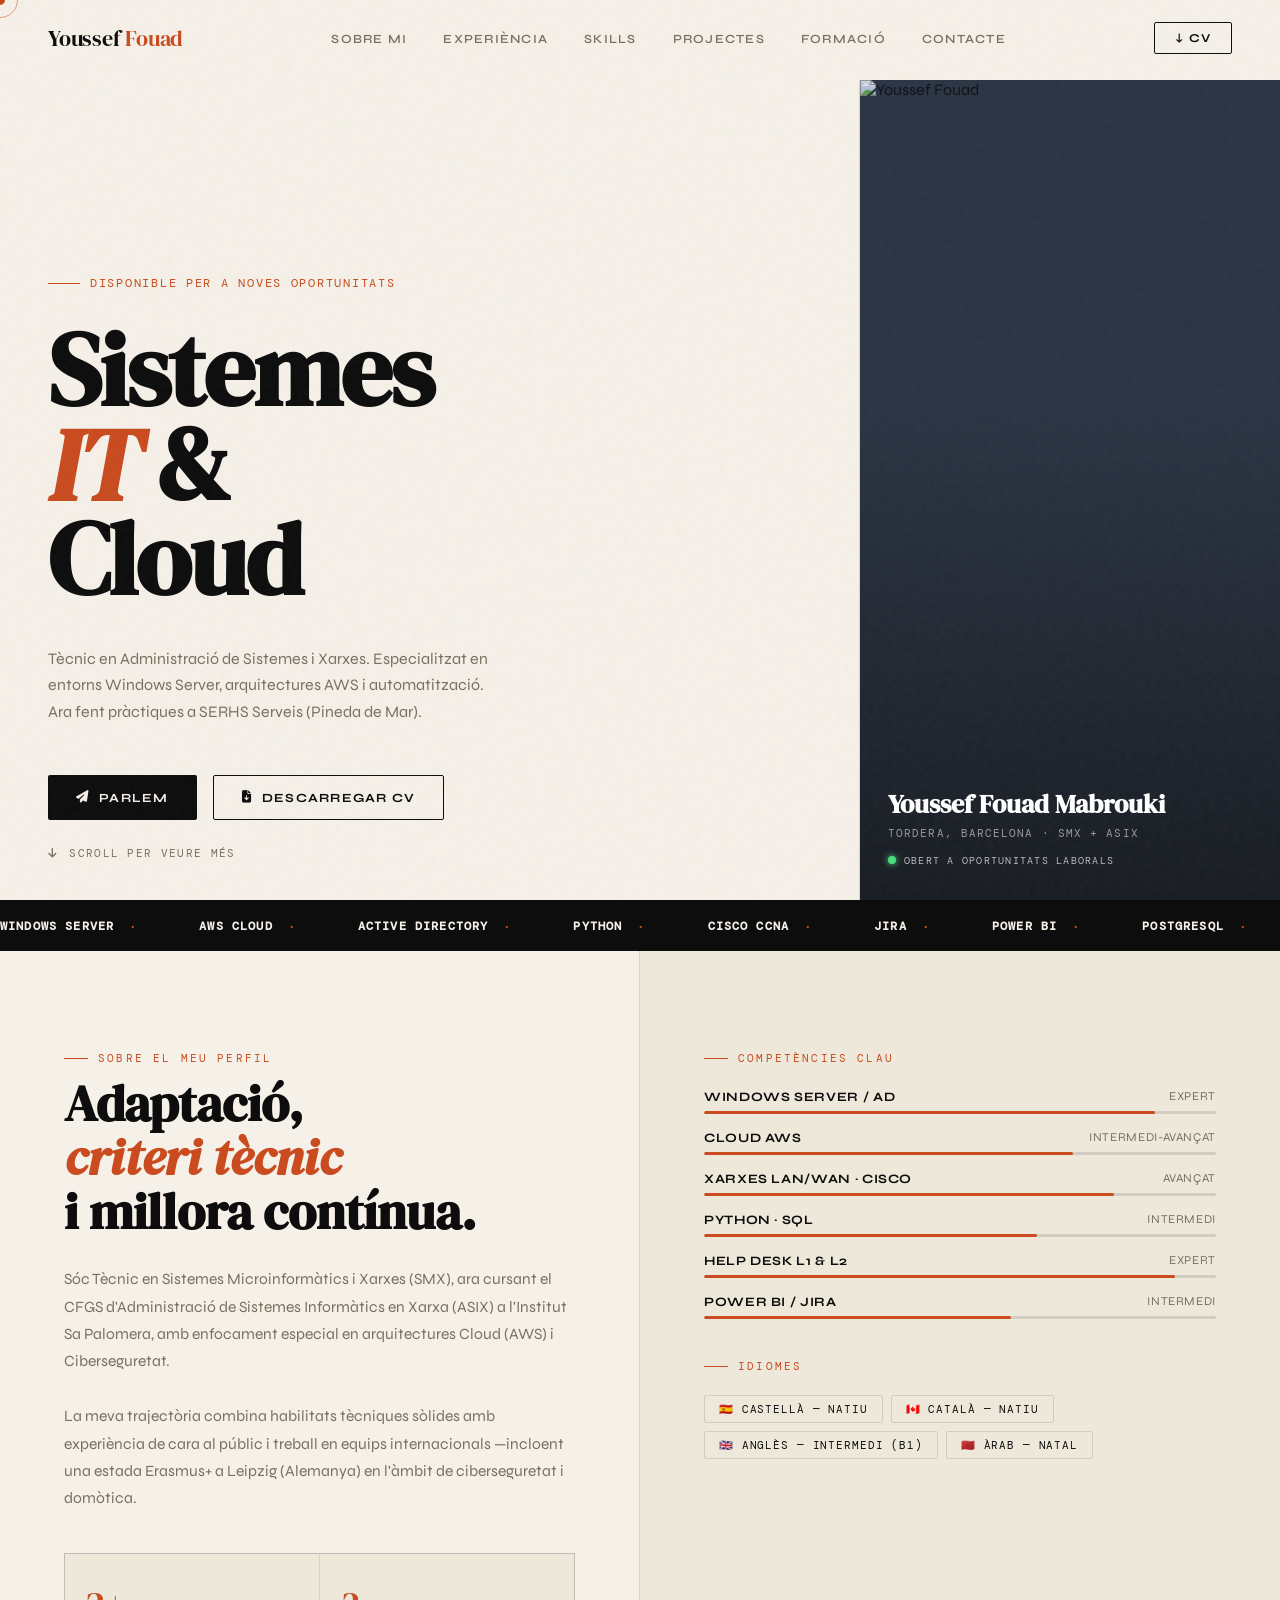
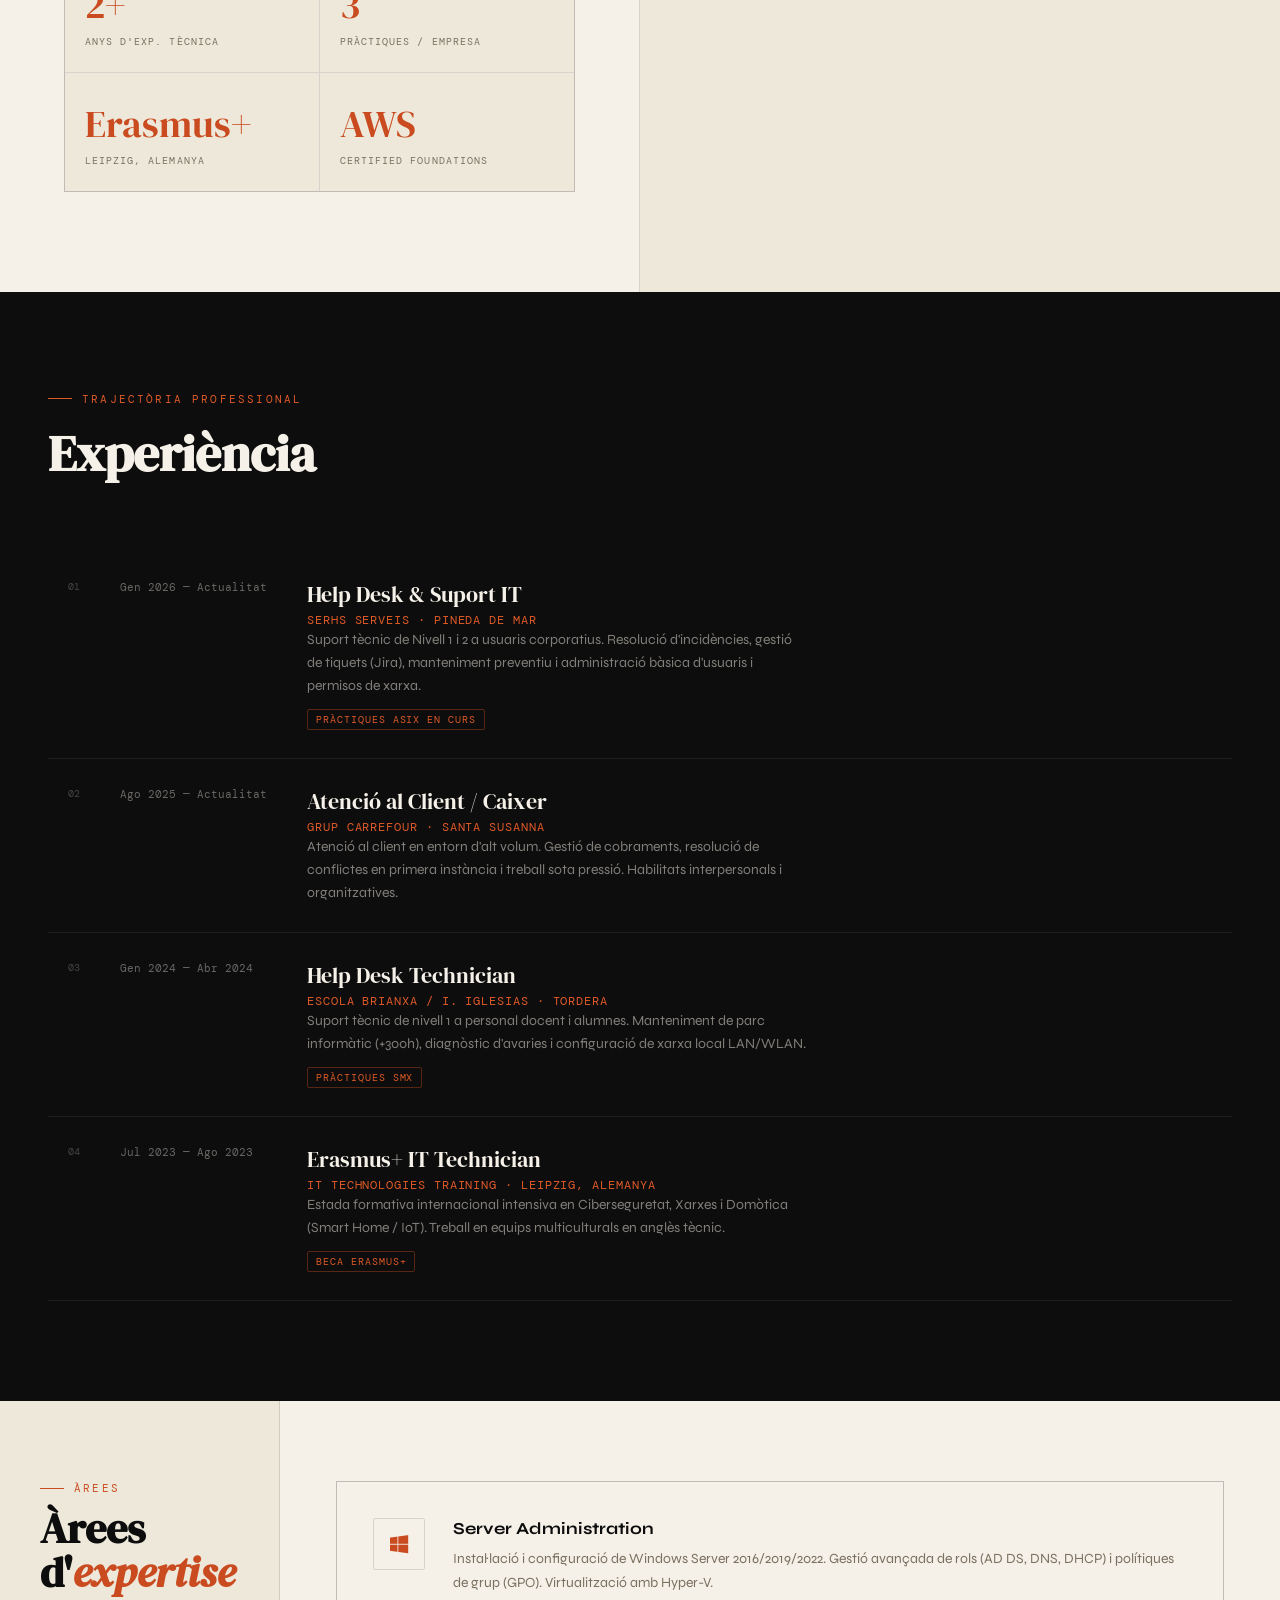
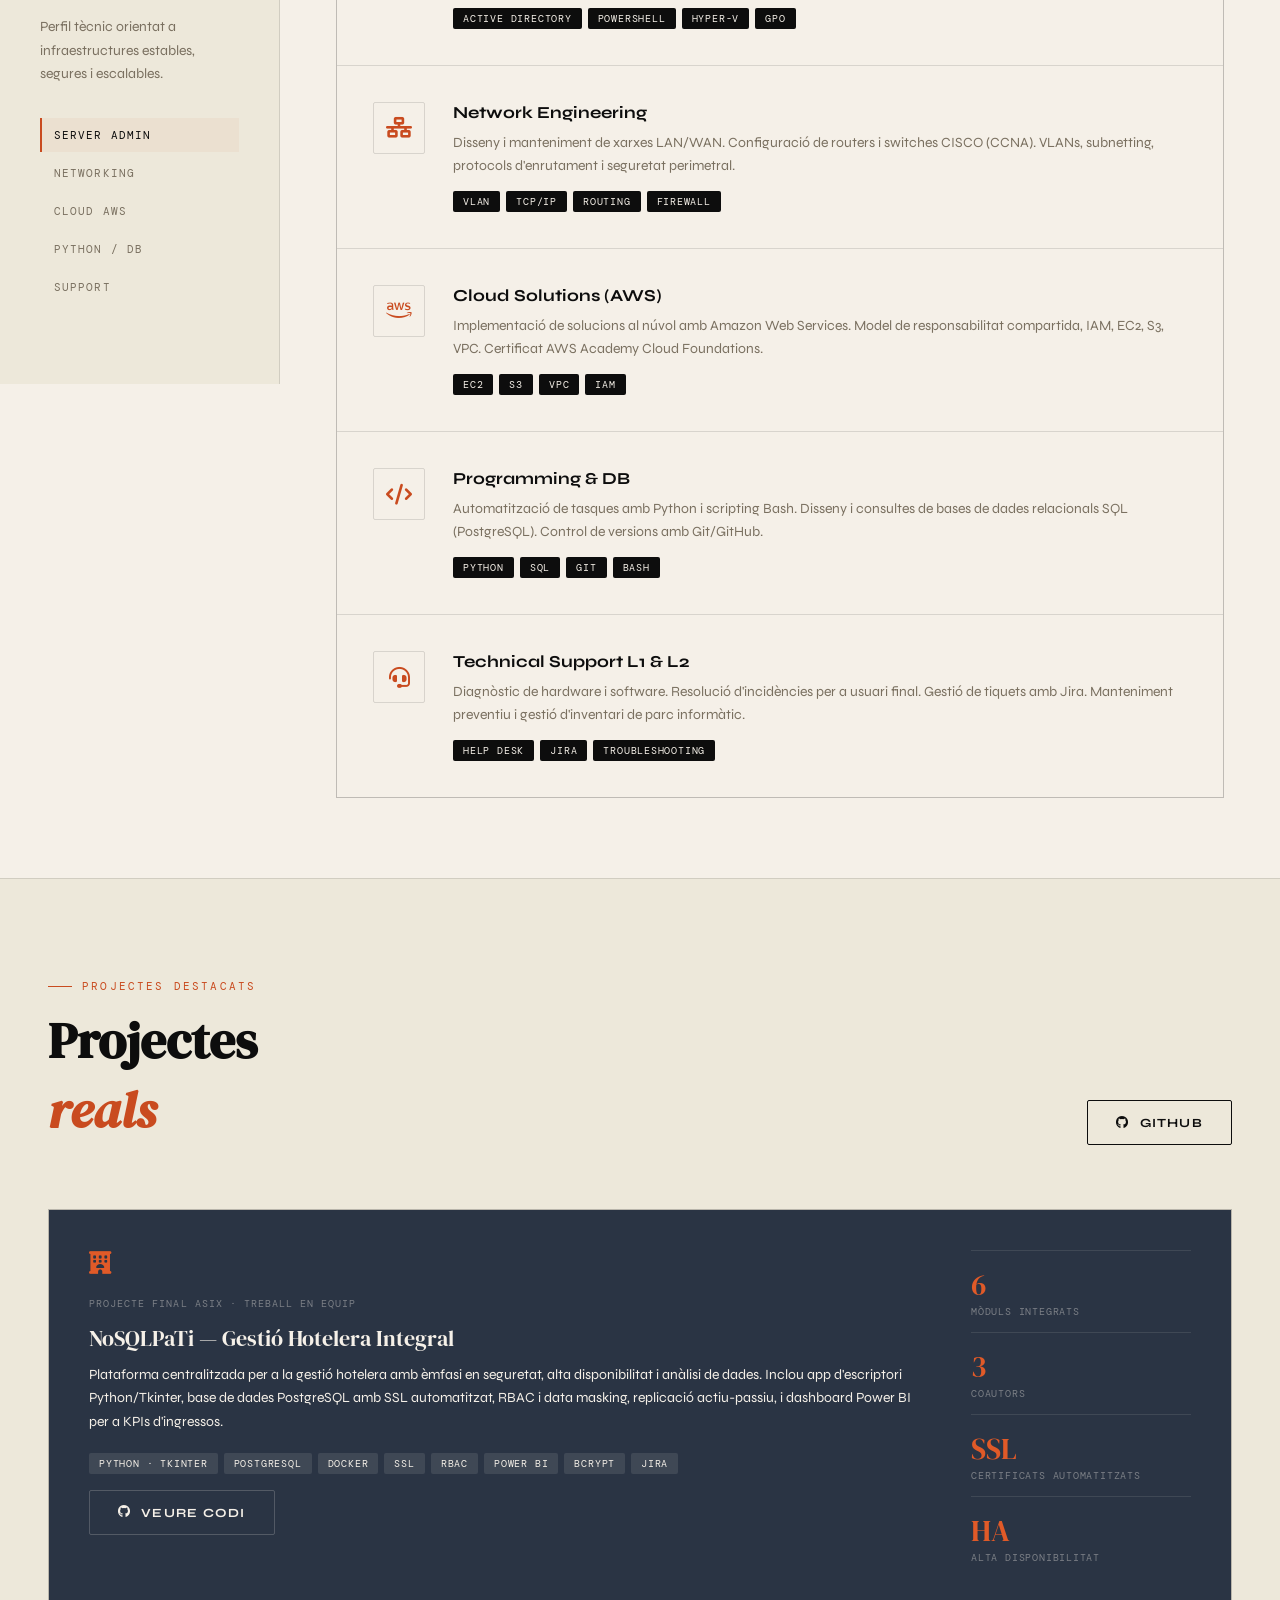
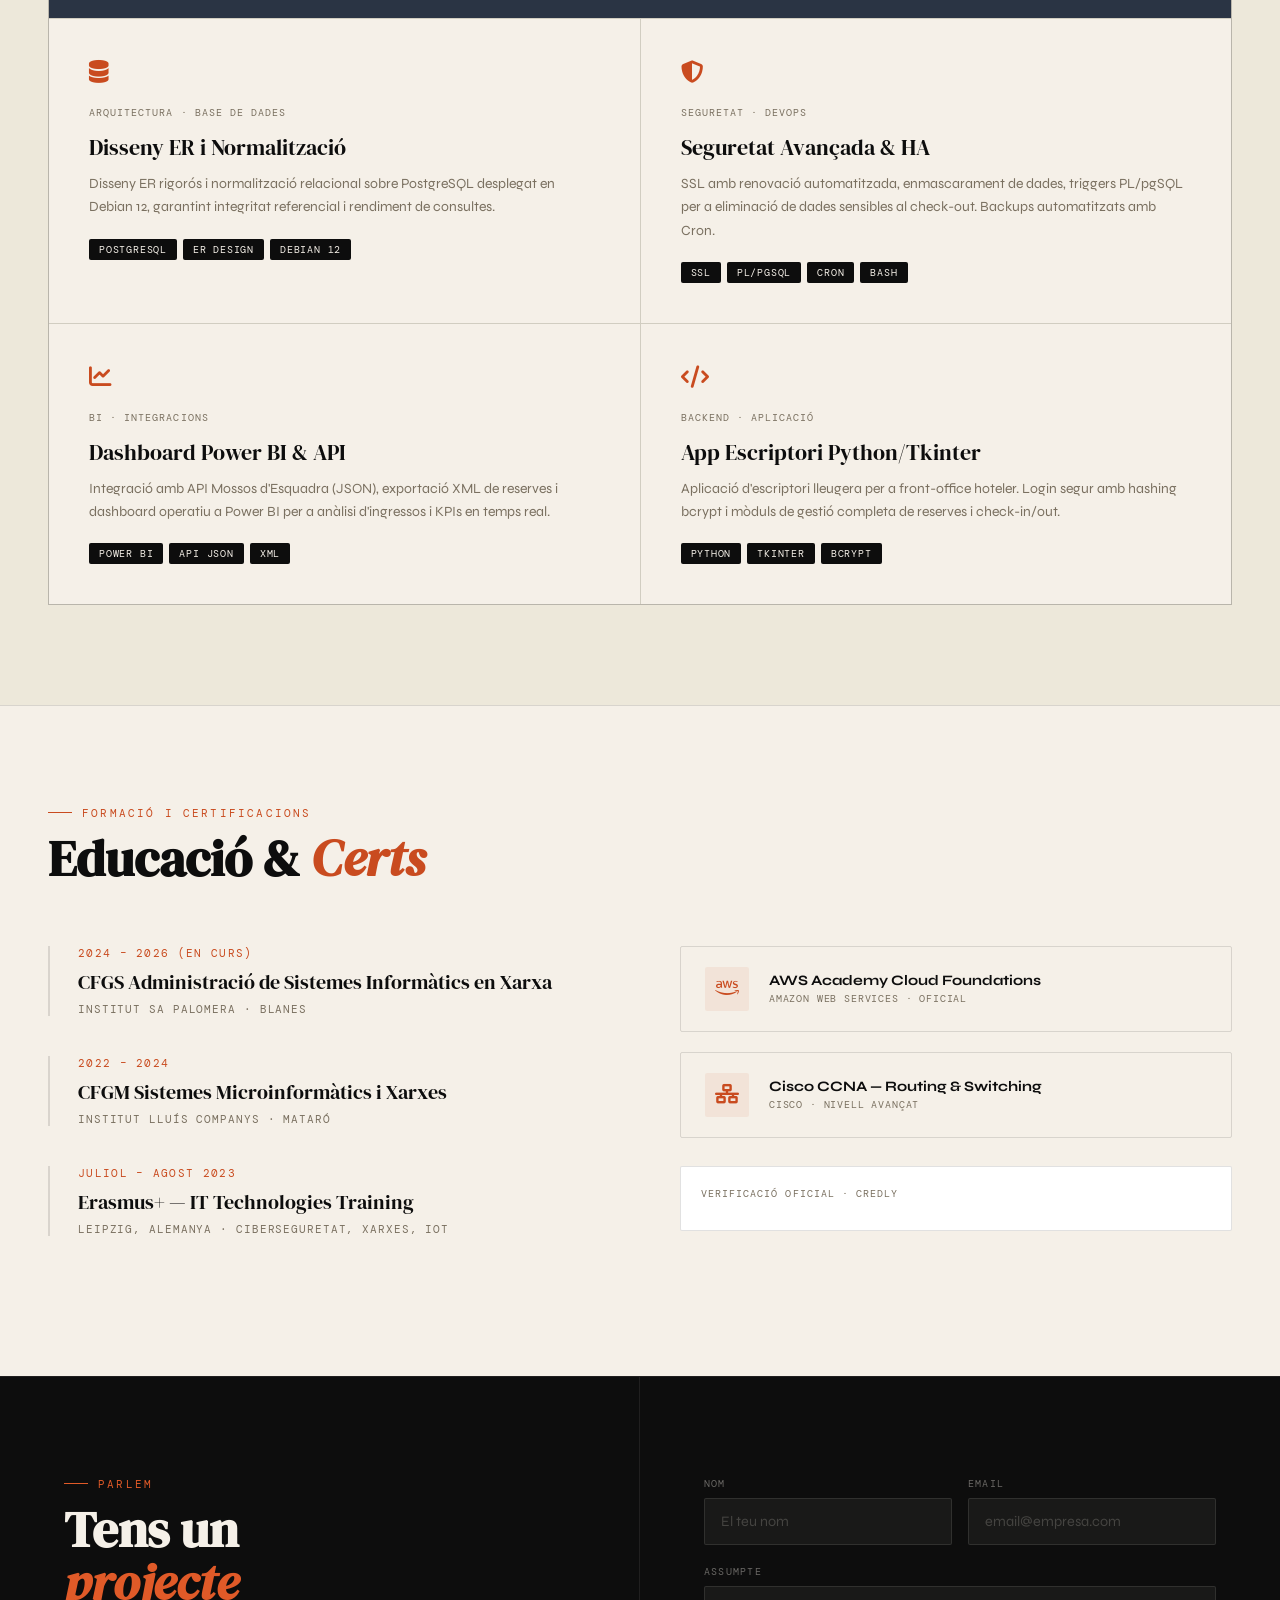
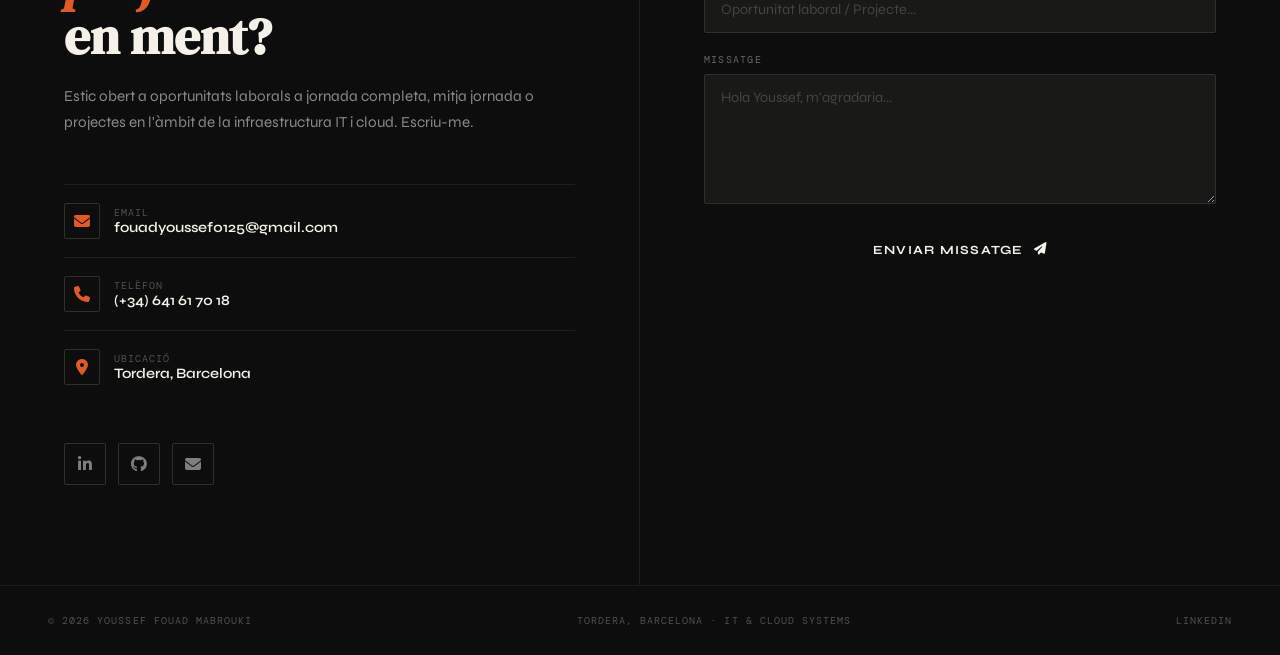
==== commit af67865d: "Update print statement from 'Hello' to 'Goodbye'" ====
--- a/index.html
+++ b/index.html
@@ -1,1438 +1,1565 @@
 <!DOCTYPE html>
-<html lang="ca" class="sr">
+<html lang="ca">
 <head>
-<link rel="stylesheet" href="style.css">
-<script async src="https://www.googletagmanager.com/gtag/js?id=G-PZZHCB7H4F"></script>
-<script>
-  window.dataLayer = window.dataLayer || [];
-  function gtag(){dataLayer.push(arguments);}
-  gtag('js', new Date());
-  gtag('config', 'G-PZZHCB7H4F');
-</script>
-    <meta charset="UTF-8">
-    <meta http-equiv="X-UA-Compatible" content="IE=edge">
-    <meta name="viewport" content="width=device-width, initial-scale=1.0, maximum-scale=5.0, user-scalable=yes">
-    
-    <!-- =================================================================================
-         SEO & METADATA CONFIGURATION
-    ================================================================================== -->
-    <title>Youssef Fouad | IT Infrastructure & Cloud Professional</title>
-    <meta name="description" content="Portfolio professional de Youssef Fouad. Especialista en Infraestructura TI, Cloud AWS, Windows Server i Ciberseguretat.">
-    <meta name="keywords" content="Youssef Fouad, SysAdmin, Cloud Engineer, AWS, IT Support, Network Administration, Tordera, Help Desk">
-    <meta name="author" content="Youssef Fouad">
-    <meta name="theme-color" content="#0f172a">
-
-    <!-- OPEN GRAPH (LinkedIn / WhatsApp Preview) -->
-    <meta property="og:title" content="Youssef Fouad | IT Infrastructure & Cloud">
-    <meta property="og:description" content="SysAdmin Profile: Windows Server, AWS, Python Automation & Network Security.">
-    <meta property="og:image" content="https://raw.githubusercontent.com/yousseffouad12/youssef_cv/main/yfm.jpg">
-    <meta property="og:url" content="https://yousseffouad12.github.io/">
-    <meta property="og:type" content="website">
-
-    <!-- FontAwesome CDN -->
-    <link rel="stylesheet" href="https://cdnjs.cloudflare.com/ajax/libs/font-awesome/6.4.0/css/all.min.css" crossorigin="anonymous" referrerpolicy="no-referrer" />
-    <link href="https://fonts.googleapis.com/css2?family=Inter:wght@300;400;600;700&display=swap" rel="stylesheet">
-    <!-- Animation Library -->
-    <link rel="stylesheet" href="https://cdnjs.cloudflare.com/ajax/libs/animate.css/4.1.1/animate.min.css"/>
-    
-    <!-- EmailJS SDK -->
-    <script type="text/javascript" src="https://cdn.jsdelivr.net/npm/@emailjs/browser@3/dist/email.min.js"></script>
-
-    <style>
-        /* 
-        ======================================================================================
-         1. VARIABLES & RESET
-        ======================================================================================
-        */
-        :root {
-            --bg-body: #0f172a;       /* Slate 900 */
-            --bg-card: #1e293b;       /* Slate 800 */
-            --bg-card-hover: #334155; /* Slate 700 */
-            --text-main: #f8fafc;     /* Slate 50 */
-            --text-muted: #94a3b8;    /* Slate 400 */
-            --primary-500: #0ea5e9;   /* Sky 500 */
-            --primary-600: #0284c7;   /* Sky 600 */
-            --primary-400: #38bdf8;   /* Sky 400 */
-            --accent-gradient: linear-gradient(90deg, #0ea5e9, #06b6d4);
-            --border-subtle: 1px solid rgba(255, 255, 255, 0.05);
-            --shadow-lg: 0 10px 15px -3px rgba(0, 0, 0, 0.5);
-            --radius-md: 0.75rem;
-            --radius-lg: 1rem;
-            --transition-fast: all 0.3s ease;
+  <meta charset="UTF-8" />
+  <meta name="viewport" content="width=device-width, initial-scale=1.0" />
+  <title>Youssef Fouad — IT & Cloud Systems</title>
+  <meta name="description" content="Youssef Fouad — Tècnic en Sistemes i Xarxes, Cloud AWS, Windows Server, Ciberseguretat." />
+  <meta name="author" content="Youssef Fouad" />
+  <link rel="preconnect" href="https://fonts.googleapis.com" />
+  <link href="https://fonts.googleapis.com/css2?family=DM+Serif+Display:ital@0;1&family=DM+Mono:wght@300;400;500&family=Syne:wght@400;600;700;800&display=swap" rel="stylesheet" />
+  <link rel="stylesheet" href="https://cdnjs.cloudflare.com/ajax/libs/font-awesome/6.4.0/css/all.min.css" />
+
+  <style>
+    /* =============================================
+       TOKENS & RESET
+    ============================================= */
+    :root {
+      --ink:    #0d0d0d;
+      --paper:  #f5f0e8;
+      --cream:  #ede8da;
+      --rust:   #c94b1f;
+      --rust2:  #e05a28;
+      --steel:  #2a3444;
+      --muted:  #7a7060;
+      --line:   rgba(13,13,13,0.12);
+      --mono: 'DM Mono', monospace;
+      --serif: 'DM Serif Display', serif;
+      --sans: 'Syne', sans-serif;
+    }
+    *, *::before, *::after { box-sizing: border-box; margin: 0; padding: 0; }
+    html { scroll-behavior: smooth; font-size: 16px; }
+    body {
+      font-family: var(--sans);
+      background: var(--paper);
+      color: var(--ink);
+      overflow-x: hidden;
+    }
+    a { text-decoration: none; color: inherit; }
+    ul { list-style: none; }
+    img { display: block; max-width: 100%; }
+
+    /* =============================================
+       CUSTOM CURSOR
+    ============================================= */
+    .cursor {
+      position: fixed; top: 0; left: 0;
+      width: 10px; height: 10px;
+      background: var(--rust);
+      border-radius: 50%;
+      pointer-events: none;
+      z-index: 9999;
+      transition: transform 0.15s ease, width 0.25s ease, height 0.25s ease;
+      mix-blend-mode: multiply;
+    }
+    .cursor-ring {
+      position: fixed; top: 0; left: 0;
+      width: 36px; height: 36px;
+      border: 1.5px solid var(--rust);
+      border-radius: 50%;
+      pointer-events: none;
+      z-index: 9998;
+      transition: transform 0.35s ease, opacity 0.3s;
+      opacity: 0.5;
+    }
+    body:hover .cursor, body:hover .cursor-ring { opacity: 1; }
+
+    /* =============================================
+       NOISE TEXTURE OVERLAY
+    ============================================= */
+    body::before {
+      content: '';
+      position: fixed; inset: 0;
+      background-image: url("data:image/svg+xml,%3Csvg viewBox='0 0 200 200' xmlns='http://www.w3.org/2000/svg'%3E%3Cfilter id='n'%3E%3CfeTurbulence type='fractalNoise' baseFrequency='0.75' numOctaves='4' stitchTiles='stitch'/%3E%3C/filter%3E%3Crect width='100%25' height='100%25' filter='url(%23n)' opacity='1'/%3E%3C/svg%3E");
+      opacity: 0.035;
+      pointer-events: none;
+      z-index: 9997;
+    }
+
+    /* =============================================
+       NAVBAR
+    ============================================= */
+    .nav {
+      position: fixed; top: 0; left: 0; right: 0;
+      z-index: 1000;
+      display: flex; align-items: center; justify-content: space-between;
+      padding: 22px 48px;
+      mix-blend-mode: normal;
+      transition: background 0.4s, box-shadow 0.4s;
+    }
+    .nav.scrolled {
+      background: rgba(245,240,232,0.94);
+      backdrop-filter: blur(12px);
+      box-shadow: 0 1px 0 var(--line);
+    }
+    .nav-logo {
+      font-family: var(--serif);
+      font-size: 1.35rem;
+      letter-spacing: -0.01em;
+      color: var(--ink);
+    }
+    .nav-logo span { color: var(--rust); }
+    .nav-links {
+      display: flex; gap: 36px;
+      font-size: 0.78rem;
+      font-weight: 600;
+      letter-spacing: 0.1em;
+      text-transform: uppercase;
+    }
+    .nav-links a {
+      color: var(--muted);
+      transition: color 0.2s;
+      position: relative;
+    }
+    .nav-links a::after {
+      content: '';
+      position: absolute; bottom: -3px; left: 0;
+      width: 0; height: 1.5px;
+      background: var(--rust);
+      transition: width 0.3s ease;
+    }
+    .nav-links a:hover { color: var(--ink); }
+    .nav-links a:hover::after { width: 100%; }
+    .nav-cta {
+      font-size: 0.75rem;
+      font-weight: 700;
+      letter-spacing: 0.1em;
+      text-transform: uppercase;
+      border: 1.5px solid var(--ink);
+      padding: 8px 20px;
+      border-radius: 2px;
+      transition: all 0.25s;
+    }
+    .nav-cta:hover { background: var(--ink); color: var(--paper); }
+    .mobile-tog {
+      display: none;
+      background: none; border: none;
+      font-size: 1.4rem; cursor: pointer; color: var(--ink);
+    }
+
+    /* =============================================
+       HERO
+    ============================================= */
+    .hero {
+      min-height: 100vh;
+      display: grid;
+      grid-template-columns: 1fr 420px;
+      gap: 0;
+      padding-top: 80px;
+      position: relative;
+    }
+    .hero-left {
+      display: flex;
+      flex-direction: column;
+      justify-content: flex-end;
+      padding: 80px 48px 80px 48px;
+      border-right: 1px solid var(--line);
+      position: relative;
+    }
+    .hero-tag {
+      font-family: var(--mono);
+      font-size: 0.72rem;
+      letter-spacing: 0.15em;
+      text-transform: uppercase;
+      color: var(--rust);
+      margin-bottom: 32px;
+      display: flex; align-items: center; gap: 10px;
+    }
+    .hero-tag::before {
+      content: '';
+      display: block;
+      width: 32px; height: 1px;
+      background: var(--rust);
+    }
+    .hero-title {
+      font-family: var(--serif);
+      font-size: clamp(4rem, 8vw, 7.5rem);
+      line-height: 0.92;
+      letter-spacing: -0.02em;
+      color: var(--ink);
+      margin-bottom: 40px;
+    }
+    .hero-title em { font-style: italic; color: var(--rust); }
+    .hero-subtitle {
+      font-size: 1rem;
+      color: var(--muted);
+      max-width: 460px;
+      line-height: 1.65;
+      margin-bottom: 50px;
+      font-weight: 400;
+    }
+    .hero-actions {
+      display: flex; gap: 16px; flex-wrap: wrap;
+    }
+    .btn-dark {
+      background: var(--ink);
+      color: var(--paper);
+      font-family: var(--sans);
+      font-size: 0.78rem;
+      font-weight: 700;
+      letter-spacing: 0.1em;
+      text-transform: uppercase;
+      padding: 14px 28px;
+      border: none; border-radius: 2px;
+      cursor: pointer;
+      transition: background 0.2s, transform 0.2s;
+      display: inline-flex; align-items: center; gap: 10px;
+    }
+    .btn-dark:hover { background: var(--rust); transform: translateY(-2px); }
+    .btn-outline {
+      background: transparent;
+      color: var(--ink);
+      font-family: var(--sans);
+      font-size: 0.78rem;
+      font-weight: 700;
+      letter-spacing: 0.1em;
+      text-transform: uppercase;
+      padding: 14px 28px;
+      border: 1.5px solid var(--ink);
+      border-radius: 2px;
+      cursor: pointer;
+      transition: all 0.2s;
+      display: inline-flex; align-items: center; gap: 10px;
+    }
+    .btn-outline:hover { background: var(--ink); color: var(--paper); transform: translateY(-2px); }
+    .hero-scroll-hint {
+      position: absolute; bottom: 40px; left: 48px;
+      font-family: var(--mono);
+      font-size: 0.68rem;
+      letter-spacing: 0.12em;
+      text-transform: uppercase;
+      color: var(--muted);
+      display: flex; align-items: center; gap: 12px;
+      animation: nudge 2.5s ease-in-out infinite;
+    }
+    @keyframes nudge {
+      0%, 100% { transform: translateY(0); }
+      50% { transform: translateY(6px); }
+    }
+    .hero-right {
+      position: relative;
+      overflow: hidden;
+      background: var(--steel);
+    }
+    .hero-right img {
+      width: 100%; height: 100%;
+      object-fit: cover;
+      object-position: top center;
+      opacity: 0.85;
+      filter: grayscale(15%);
+      transition: transform 8s ease;
+    }
+    .hero-right:hover img { transform: scale(1.04); }
+    .hero-right-overlay {
+      position: absolute; inset: 0;
+      background: linear-gradient(to top, rgba(13,13,13,0.6) 0%, transparent 60%);
+    }
+    .hero-right-label {
+      position: absolute; bottom: 32px; left: 28px; right: 28px;
+    }
+    .hero-right-label h3 {
+      font-family: var(--serif);
+      font-size: 1.6rem;
+      color: white;
+      line-height: 1.2;
+    }
+    .hero-right-label p {
+      font-family: var(--mono);
+      font-size: 0.68rem;
+      letter-spacing: 0.1em;
+      text-transform: uppercase;
+      color: rgba(255,255,255,0.55);
+      margin-top: 6px;
+    }
+    .avail-dot {
+      display: inline-flex; align-items: center; gap: 8px;
+      font-family: var(--mono);
+      font-size: 0.65rem;
+      letter-spacing: 0.12em;
+      text-transform: uppercase;
+      color: rgba(255,255,255,0.7);
+      margin-top: 14px;
+    }
+    .avail-dot::before {
+      content: '';
+      display: block;
+      width: 8px; height: 8px;
+      border-radius: 50%;
+      background: #4ade80;
+      box-shadow: 0 0 6px #4ade80;
+      animation: blink 2s infinite;
+    }
+    @keyframes blink { 0%,100%{opacity:1} 50%{opacity:0.3} }
+
+    /* =============================================
+       MARQUEE STRIP
+    ============================================= */
+    .marquee-wrap {
+      background: var(--ink);
+      color: var(--paper);
+      overflow: hidden;
+      white-space: nowrap;
+      padding: 14px 0;
+      border-top: 1px solid var(--line);
+    }
+    .marquee-track {
+      display: inline-flex;
+      animation: marquee 22s linear infinite;
+    }
+    .marquee-item {
+      display: inline-flex; align-items: center; gap: 14px;
+      font-family: var(--mono);
+      font-size: 0.72rem;
+      letter-spacing: 0.1em;
+      text-transform: uppercase;
+      padding-right: 60px;
+      color: rgba(245,240,232,0.55);
+    }
+    .marquee-item strong { color: var(--paper); }
+    .marquee-sep { color: var(--rust); font-size: 1rem; }
+    @keyframes marquee {
+      0% { transform: translateX(0); }
+      100% { transform: translateX(-50%); }
+    }
+
+    /* =============================================
+       SECTIONS SHARED
+    ============================================= */
+    section { position: relative; }
+    .section-label {
+      font-family: var(--mono);
+      font-size: 0.68rem;
+      letter-spacing: 0.2em;
+      text-transform: uppercase;
+      color: var(--rust);
+      margin-bottom: 12px;
+      display: flex; align-items: center; gap: 10px;
+    }
+    .section-label::before {
+      content: '';
+      display: block;
+      width: 24px; height: 1px;
+      background: var(--rust);
+    }
+
+    /* =============================================
+       ABOUT
+    ============================================= */
+    .about {
+      display: grid;
+      grid-template-columns: 1fr 1fr;
+    }
+    .about-left {
+      padding: 100px 64px;
+      border-right: 1px solid var(--line);
+    }
+    .about-right {
+      padding: 100px 64px;
+      background: var(--cream);
+    }
+    .about-title {
+      font-family: var(--serif);
+      font-size: clamp(2.2rem, 4vw, 3.6rem);
+      line-height: 1.05;
+      margin-bottom: 28px;
+    }
+    .about-title em { font-style: italic; color: var(--rust); }
+    .about-body {
+      font-size: 0.975rem;
+      color: var(--muted);
+      line-height: 1.75;
+      margin-bottom: 28px;
+    }
+    .stat-grid {
+      display: grid;
+      grid-template-columns: 1fr 1fr;
+      gap: 1px;
+      background: var(--line);
+      border: 1px solid var(--line);
+      margin-top: 40px;
+    }
+    .stat-cell {
+      background: var(--cream);
+      padding: 24px 20px;
+      transition: background 0.25s;
+    }
+    .stat-cell:hover { background: var(--ink); }
+    .stat-cell:hover .stat-num,
+    .stat-cell:hover .stat-desc { color: var(--paper); }
+    .stat-num {
+      font-family: var(--serif);
+      font-size: 2.4rem;
+      color: var(--rust);
+      transition: color 0.25s;
+    }
+    .stat-desc {
+      font-family: var(--mono);
+      font-size: 0.65rem;
+      letter-spacing: 0.1em;
+      text-transform: uppercase;
+      color: var(--muted);
+      margin-top: 4px;
+      transition: color 0.25s;
+    }
+    /* Skills list */
+    .skill-list { display: flex; flex-direction: column; gap: 16px; margin-top: 8px; }
+    .skill-row { display: flex; flex-direction: column; gap: 6px; }
+    .skill-name {
+      font-size: 0.8rem;
+      font-weight: 700;
+      letter-spacing: 0.05em;
+      text-transform: uppercase;
+      color: var(--ink);
+      display: flex; justify-content: space-between;
+    }
+    .skill-name span { color: var(--muted); font-weight: 400; font-size: 0.75rem; }
+    .skill-bar-bg {
+      height: 3px;
+      background: var(--line);
+      border-radius: 2px;
+      overflow: hidden;
+    }
+    .skill-bar {
+      height: 100%;
+      background: var(--rust);
+      width: 0;
+      border-radius: 2px;
+      transition: width 1.4s cubic-bezier(0.22,1,0.36,1);
+    }
+    .lang-chips {
+      display: flex; flex-wrap: wrap; gap: 8px;
+      margin-top: 32px;
+    }
+    .lang-chip {
+      font-family: var(--mono);
+      font-size: 0.68rem;
+      letter-spacing: 0.08em;
+      text-transform: uppercase;
+      border: 1px solid var(--line);
+      padding: 6px 14px;
+      border-radius: 2px;
+      color: var(--ink);
+      transition: all 0.2s;
+    }
+    .lang-chip:hover { background: var(--rust); border-color: var(--rust); color: white; }
+
+    /* =============================================
+       EXPERIENCE
+    ============================================= */
+    .experience {
+      padding: 100px 48px;
+      background: var(--ink);
+      color: var(--paper);
+    }
+    .experience .section-label { color: var(--rust2); }
+    .experience .section-label::before { background: var(--rust2); }
+    .exp-title {
+      font-family: var(--serif);
+      font-size: clamp(2rem, 4vw, 3.4rem);
+      color: var(--paper);
+      margin-bottom: 64px;
+    }
+    .exp-table { width: 100%; border-collapse: collapse; }
+    .exp-table tr {
+      border-bottom: 1px solid rgba(245,240,232,0.08);
+      transition: background 0.25s;
+      cursor: default;
+    }
+    .exp-table tr:hover { background: rgba(245,240,232,0.03); }
+    .exp-table td {
+      padding: 28px 20px;
+      vertical-align: top;
+    }
+    .exp-num {
+      font-family: var(--mono);
+      font-size: 0.65rem;
+      color: rgba(245,240,232,0.25);
+      white-space: nowrap;
+      width: 50px;
+    }
+    .exp-date {
+      font-family: var(--mono);
+      font-size: 0.7rem;
+      color: rgba(245,240,232,0.4);
+      white-space: nowrap;
+      width: 180px;
+    }
+    .exp-role {
+      font-family: var(--serif);
+      font-size: 1.35rem;
+      color: var(--paper);
+      margin-bottom: 4px;
+    }
+    .exp-company {
+      font-family: var(--mono);
+      font-size: 0.72rem;
+      letter-spacing: 0.08em;
+      text-transform: uppercase;
+      color: var(--rust2);
+    }
+    .exp-desc {
+      font-size: 0.875rem;
+      color: rgba(245,240,232,0.5);
+      line-height: 1.65;
+      max-width: 500px;
+    }
+    .exp-badge {
+      display: inline-block;
+      font-family: var(--mono);
+      font-size: 0.6rem;
+      letter-spacing: 0.1em;
+      text-transform: uppercase;
+      border: 1px solid rgba(201,75,31,0.4);
+      color: var(--rust2);
+      padding: 3px 8px;
+      border-radius: 2px;
+      white-space: nowrap;
+      margin-top: 12px;
+    }
+
+    /* =============================================
+       COMPETENCIES
+    ============================================= */
+    .comp {
+      display: grid;
+      grid-template-columns: 280px 1fr;
+    }
+    .comp-sidebar {
+      padding: 80px 40px;
+      background: var(--cream);
+      border-right: 1px solid var(--line);
+      position: sticky;
+      top: 0;
+      height: fit-content;
+    }
+    .comp-main {
+      padding: 80px 56px;
+    }
+    .comp-title {
+      font-family: var(--serif);
+      font-size: 2.6rem;
+      line-height: 1.05;
+      margin-bottom: 20px;
+    }
+    .comp-title em { font-style: italic; color: var(--rust); }
+    .comp-intro {
+      font-size: 0.875rem;
+      color: var(--muted);
+      line-height: 1.7;
+      margin-bottom: 24px;
+    }
+    .comp-nav { display: flex; flex-direction: column; gap: 4px; margin-top: 32px; }
+    .comp-nav-item {
+      font-family: var(--mono);
+      font-size: 0.68rem;
+      letter-spacing: 0.1em;
+      text-transform: uppercase;
+      color: var(--muted);
+      padding: 10px 12px;
+      border-left: 2px solid transparent;
+      transition: all 0.2s;
+      cursor: pointer;
+    }
+    .comp-nav-item:hover, .comp-nav-item.active {
+      color: var(--ink);
+      border-left-color: var(--rust);
+      background: rgba(201,75,31,0.05);
+    }
+    .comp-cards { display: flex; flex-direction: column; gap: 1px; background: var(--line); border: 1px solid var(--line); }
+    .comp-card {
+      background: var(--paper);
+      padding: 36px 36px;
+      display: flex; gap: 28px; align-items: flex-start;
+      transition: background 0.2s;
+    }
+    .comp-card:hover { background: var(--cream); }
+    .comp-card-icon {
+      flex-shrink: 0;
+      width: 52px; height: 52px;
+      border: 1px solid var(--line);
+      display: flex; align-items: center; justify-content: center;
+      font-size: 1.3rem;
+      color: var(--rust);
+      border-radius: 2px;
+    }
+    .comp-card h3 {
+      font-family: var(--sans);
+      font-size: 1.05rem;
+      font-weight: 700;
+      margin-bottom: 8px;
+    }
+    .comp-card p {
+      font-size: 0.875rem;
+      color: var(--muted);
+      line-height: 1.65;
+      margin-bottom: 14px;
+    }
+    .tag-row { display: flex; flex-wrap: wrap; gap: 6px; }
+    .tag {
+      font-family: var(--mono);
+      font-size: 0.62rem;
+      letter-spacing: 0.08em;
+      text-transform: uppercase;
+      background: var(--ink);
+      color: var(--paper);
+      padding: 4px 10px;
+      border-radius: 2px;
+    }
+
+    /* =============================================
+       PROJECTS
+    ============================================= */
+    .projects {
+      padding: 100px 48px;
+      background: var(--cream);
+      border-top: 1px solid var(--line);
+    }
+    .proj-header {
+      display: flex;
+      align-items: flex-end;
+      justify-content: space-between;
+      margin-bottom: 64px;
+      gap: 40px;
+    }
+    .proj-title {
+      font-family: var(--serif);
+      font-size: clamp(2.2rem, 4vw, 3.4rem);
+    }
+    .proj-title em { font-style: italic; color: var(--rust); }
+    .proj-main {
+      display: grid;
+      grid-template-columns: 1fr 1fr;
+      gap: 1px;
+      background: var(--line);
+      border: 1px solid var(--line);
+    }
+    .proj-card {
+      background: var(--paper);
+      padding: 40px;
+      position: relative;
+      overflow: hidden;
+      transition: background 0.25s;
+    }
+    .proj-card:hover { background: var(--ink); }
+    .proj-card:hover .proj-card-title,
+    .proj-card:hover .proj-card-desc,
+    .proj-card:hover .proj-card-meta { color: var(--paper); }
+    .proj-card:hover .proj-card-meta { color: rgba(245,240,232,0.4); }
+    .proj-card:hover .proj-card-icon { color: var(--rust2); }
+    .proj-card:hover .tag { background: rgba(245,240,232,0.1); color: var(--paper); }
+    .proj-card-icon {
+      font-size: 1.4rem;
+      color: var(--rust);
+      margin-bottom: 20px;
+      transition: color 0.25s;
+    }
+    .proj-card-title {
+      font-family: var(--serif);
+      font-size: 1.35rem;
+      margin-bottom: 10px;
+      transition: color 0.25s;
+    }
+    .proj-card-meta {
+      font-family: var(--mono);
+      font-size: 0.65rem;
+      letter-spacing: 0.1em;
+      text-transform: uppercase;
+      color: var(--muted);
+      margin-bottom: 14px;
+      transition: color 0.25s;
+    }
+    .proj-card-desc {
+      font-size: 0.875rem;
+      color: var(--muted);
+      line-height: 1.65;
+      margin-bottom: 20px;
+      transition: color 0.25s;
+    }
+    .proj-wide {
+      grid-column: span 2;
+      background: var(--steel);
+      color: var(--paper);
+      padding: 40px;
+      display: flex;
+      gap: 40px;
+      align-items: flex-start;
+    }
+    .proj-wide-text { flex: 1; }
+    .proj-wide-text .proj-card-title,
+    .proj-wide-text .proj-card-desc { color: var(--paper); }
+    .proj-wide-text .proj-card-meta { color: rgba(245,240,232,0.4); }
+    .proj-wide-text .proj-card-icon { color: var(--rust2); }
+    .proj-wide-text .tag { background: rgba(245,240,232,0.1); color: var(--paper); }
+    .proj-wide-side {
+      flex-shrink: 0;
+      width: 220px;
+    }
+    .proj-wide-side .mini-stat {
+      border-top: 1px solid rgba(245,240,232,0.1);
+      padding: 14px 0;
+    }
+    .mini-stat-num {
+      font-family: var(--serif);
+      font-size: 1.8rem;
+      color: var(--rust2);
+    }
+    .mini-stat-label {
+      font-family: var(--mono);
+      font-size: 0.62rem;
+      letter-spacing: 0.08em;
+      text-transform: uppercase;
+      color: rgba(245,240,232,0.4);
+    }
+
+    /* =============================================
+       EDUCATION & CERTIFICATIONS
+    ============================================= */
+    .edu {
+      padding: 100px 48px;
+      background: var(--paper);
+      border-top: 1px solid var(--line);
+    }
+    .edu-grid {
+      display: grid;
+      grid-template-columns: 1fr 1fr;
+      gap: 80px;
+      margin-top: 60px;
+    }
+    .edu-item {
+      border-left: 2px solid var(--line);
+      padding-left: 28px;
+      margin-bottom: 40px;
+      transition: border-color 0.25s;
+    }
+    .edu-item:hover { border-left-color: var(--rust); }
+    .edu-year {
+      font-family: var(--mono);
+      font-size: 0.68rem;
+      letter-spacing: 0.12em;
+      text-transform: uppercase;
+      color: var(--rust);
+      margin-bottom: 8px;
+    }
+    .edu-name {
+      font-family: var(--serif);
+      font-size: 1.25rem;
+      margin-bottom: 6px;
+    }
+    .edu-school {
+      font-family: var(--mono);
+      font-size: 0.7rem;
+      letter-spacing: 0.08em;
+      text-transform: uppercase;
+      color: var(--muted);
+    }
+    .cert-grid { display: flex; flex-direction: column; gap: 20px; }
+    .cert-item {
+      display: flex;
+      align-items: center;
+      gap: 20px;
+      padding: 20px 24px;
+      border: 1px solid var(--line);
+      border-radius: 2px;
+      transition: all 0.25s;
+    }
+    .cert-item:hover { border-color: var(--rust); transform: translateX(6px); }
+    .cert-icon {
+      flex-shrink: 0;
+      width: 44px; height: 44px;
+      display: flex; align-items: center; justify-content: center;
+      background: rgba(201,75,31,0.08);
+      border-radius: 2px;
+      font-size: 1.2rem;
+      color: var(--rust);
+    }
+    .cert-name {
+      font-weight: 700;
+      font-size: 0.9rem;
+      margin-bottom: 3px;
+    }
+    .cert-by {
+      font-family: var(--mono);
+      font-size: 0.65rem;
+      letter-spacing: 0.08em;
+      text-transform: uppercase;
+      color: var(--muted);
+    }
+    .credly-wrap {
+      margin-top: 28px;
+      background: white;
+      border: 1px solid var(--line);
+      border-radius: 2px;
+      padding: 20px;
+      display: flex;
+      flex-direction: column;
+      align-items: flex-start;
+      gap: 10px;
+    }
+    .credly-label {
+      font-family: var(--mono);
+      font-size: 0.65rem;
+      letter-spacing: 0.1em;
+      text-transform: uppercase;
+      color: var(--muted);
+    }
+
+    /* =============================================
+       CONTACT
+    ============================================= */
+    .contact {
+      display: grid;
+      grid-template-columns: 1fr 1fr;
+      background: var(--ink);
+      color: var(--paper);
+      border-top: 1px solid rgba(245,240,232,0.08);
+    }
+    .contact-left {
+      padding: 100px 64px;
+      border-right: 1px solid rgba(245,240,232,0.08);
+    }
+    .contact-left .section-label { color: var(--rust2); }
+    .contact-left .section-label::before { background: var(--rust2); }
+    .contact-title {
+      font-family: var(--serif);
+      font-size: clamp(2.4rem, 4vw, 3.8rem);
+      color: var(--paper);
+      margin-bottom: 20px;
+      line-height: 1.05;
+    }
+    .contact-title em { font-style: italic; color: var(--rust2); }
+    .contact-body {
+      font-size: 0.95rem;
+      color: rgba(245,240,232,0.55);
+      line-height: 1.7;
+      margin-bottom: 48px;
+    }
+    .contact-info-row {
+      display: flex;
+      align-items: center;
+      gap: 14px;
+      padding: 18px 0;
+      border-top: 1px solid rgba(245,240,232,0.08);
+      transition: all 0.2s;
+    }
+    .contact-info-row:hover { padding-left: 8px; }
+    .contact-info-icon {
+      width: 36px; height: 36px;
+      border: 1px solid rgba(245,240,232,0.15);
+      border-radius: 2px;
+      display: flex; align-items: center; justify-content: center;
+      color: var(--rust2);
+      flex-shrink: 0;
+    }
+    .contact-info-label {
+      font-family: var(--mono);
+      font-size: 0.62rem;
+      letter-spacing: 0.1em;
+      text-transform: uppercase;
+      color: rgba(245,240,232,0.3);
+    }
+    .contact-info-val {
+      font-size: 0.9rem;
+      color: var(--paper);
+      font-weight: 600;
+    }
+    .social-row {
+      display: flex; gap: 12px;
+      margin-top: 40px;
+    }
+    .social-btn {
+      width: 42px; height: 42px;
+      border: 1px solid rgba(245,240,232,0.15);
+      border-radius: 2px;
+      display: flex; align-items: center; justify-content: center;
+      color: rgba(245,240,232,0.5);
+      font-size: 1rem;
+      transition: all 0.2s;
+    }
+    .social-btn:hover { background: var(--rust); border-color: var(--rust); color: white; }
+    .contact-right {
+      padding: 100px 64px;
+    }
+    .form-group { margin-bottom: 20px; }
+    .form-label {
+      display: block;
+      font-family: var(--mono);
+      font-size: 0.65rem;
+      letter-spacing: 0.12em;
+      text-transform: uppercase;
+      color: rgba(245,240,232,0.4);
+      margin-bottom: 8px;
+    }
+    .form-control {
+      width: 100%;
+      background: rgba(245,240,232,0.05);
+      border: 1px solid rgba(245,240,232,0.1);
+      color: var(--paper);
+      padding: 14px 16px;
+      font-family: var(--sans);
+      font-size: 0.9rem;
+      border-radius: 2px;
+      transition: border-color 0.25s;
+    }
+    .form-control::placeholder { color: rgba(245,240,232,0.2); }
+    .form-control:focus { outline: none; border-color: var(--rust2); }
+    textarea.form-control { resize: vertical; min-height: 130px; }
+    .form-row { display: grid; grid-template-columns: 1fr 1fr; gap: 16px; }
+
+    /* =============================================
+       FOOTER
+    ============================================= */
+    footer {
+      background: var(--ink);
+      color: rgba(245,240,232,0.3);
+      border-top: 1px solid rgba(245,240,232,0.06);
+      padding: 28px 48px;
+      display: flex;
+      align-items: center;
+      justify-content: space-between;
+      font-family: var(--mono);
+      font-size: 0.65rem;
+      letter-spacing: 0.1em;
+      text-transform: uppercase;
+    }
+    footer a:hover { color: var(--rust2); }
+
+    /* =============================================
+       SCROLL REVEAL
+    ============================================= */
+    .reveal {
+      opacity: 0;
+      transform: translateY(28px);
+      transition: opacity 0.75s ease, transform 0.75s ease;
+    }
+    .reveal.visible {
+      opacity: 1;
+      transform: translateY(0);
+    }
+    .reveal-delay-1 { transition-delay: 0.1s; }
+    .reveal-delay-2 { transition-delay: 0.2s; }
+    .reveal-delay-3 { transition-delay: 0.35s; }
+
+    /* =============================================
+       RESPONSIVE
+    ============================================= */
+    @media (max-width: 1024px) {
+      .hero { grid-template-columns: 1fr; }
+      .hero-right { min-height: 50vh; }
+      .about { grid-template-columns: 1fr; }
+      .about-left, .about-right { padding: 64px 32px; border: none; }
+      .comp { grid-template-columns: 1fr; }
+      .comp-sidebar { position: static; border: none; border-bottom: 1px solid var(--line); padding: 48px 32px 32px; }
+      .comp-nav { flex-direction: row; flex-wrap: wrap; }
+      .comp-main { padding: 48px 32px; }
+      .contact { grid-template-columns: 1fr; }
+      .contact-left, .contact-right { padding: 64px 32px; border: none; }
+      .edu-grid { grid-template-columns: 1fr; gap: 40px; }
+      .proj-main { grid-template-columns: 1fr; }
+      .proj-wide { grid-column: span 1; flex-direction: column; }
+      .proj-wide-side { width: 100%; }
+    }
+    @media (max-width: 768px) {
+      .nav { padding: 18px 24px; }
+      .nav-links { display: none; }
+      .nav-links.open {
+        display: flex; flex-direction: column;
+        position: fixed; top: 0; left: 0; right: 0; bottom: 0;
+        background: var(--ink); color: var(--paper);
+        align-items: center; justify-content: center;
+        gap: 28px; z-index: 999;
+        font-size: 1.2rem;
+      }
+      .nav-links.open a { color: rgba(245,240,232,0.7); }
+      .mobile-tog { display: block; }
+      .nav-cta { display: none; }
+      .hero-left { padding: 56px 24px; }
+      .hero-scroll-hint { display: none; }
+      .experience { padding: 64px 24px; }
+      .exp-table td { padding: 20px 8px; }
+      .exp-date, .exp-num { display: none; }
+      .edu { padding: 64px 24px; }
+      .projects { padding: 64px 24px; }
+      footer { flex-direction: column; gap: 12px; text-align: center; padding: 24px; }
+    }
+  </style>
+</head>
+<body>
+
+  <!-- CURSOR -->
+  <div class="cursor" id="cursor"></div>
+  <div class="cursor-ring" id="cursorRing"></div>
+
+  <!-- NAV -->
+  <nav class="nav" id="navbar">
+    <div class="nav-logo">Youssef <span>Fouad</span></div>
+    <ul class="nav-links" id="navLinks">
+      <li><a href="#about" onclick="closeNav()">Sobre mi</a></li>
+      <li><a href="#experience" onclick="closeNav()">Experiència</a></li>
+      <li><a href="#competencies" onclick="closeNav()">Skills</a></li>
+      <li><a href="#projects" onclick="closeNav()">Projectes</a></li>
+      <li><a href="#education" onclick="closeNav()">Formació</a></li>
+      <li><a href="#contact" onclick="closeNav()">Contacte</a></li>
+    </ul>
+    <a href="https://github.com/yousseffouad12/youssef_cv/raw/main/YoussefFouadMabrouki_CV.pdf" class="nav-cta" rel="noopener noreferrer">↓ CV</a>
+    <button class="mobile-tog" id="mobileTog" aria-label="Menu">
+      <i class="fa-solid fa-bars" id="togIcon"></i>
+    </button>
+  </nav>
+
+  <!-- HERO -->
+  <section class="hero" id="top">
+    <div class="hero-left">
+      <div class="hero-tag">Disponible per a noves oportunitats</div>
+      <h1 class="hero-title">
+        Sistemes<br/>
+        <em>IT</em> &amp;<br/>
+        Cloud
+      </h1>
+      <p class="hero-subtitle">
+        Tècnic en Administració de Sistemes i Xarxes. Especialitzat en entorns Windows Server, arquitectures AWS i automatització. Ara fent pràctiques a SERHS Serveis (Pineda de Mar).
+      </p>
+      <div class="hero-actions">
+        <a href="#contact" class="btn-dark"><i class="fa-solid fa-paper-plane"></i> Parlem</a>
+        <a href="https://github.com/yousseffouad12/youssef_cv/raw/main/YoussefFouadMabrouki_CV.pdf" class="btn-outline" rel="noopener noreferrer"><i class="fa-solid fa-file-arrow-down"></i> Descarregar CV</a>
+      </div>
+      <div class="hero-scroll-hint">
+        <i class="fa-solid fa-arrow-down"></i> Scroll per veure més
+      </div>
+    </div>
+    <div class="hero-right">
+      <img src="https://raw.githubusercontent.com/yousseffouad12/youssef_cv/main/yfm.jpg" alt="Youssef Fouad" />
+      <div class="hero-right-overlay"></div>
+      <div class="hero-right-label">
+        <h3>Youssef Fouad Mabrouki</h3>
+        <p>Tordera, Barcelona · SMX + ASIX</p>
+        <div class="avail-dot">Obert a oportunitats laborals</div>
+      </div>
+    </div>
+  </section>
+
+  <!-- MARQUEE -->
+  <div class="marquee-wrap">
+    <div class="marquee-track" id="marqueeTrack">
+      <span class="marquee-item"><strong>Windows Server</strong> <span class="marquee-sep">·</span></span>
+      <span class="marquee-item"><strong>AWS Cloud</strong> <span class="marquee-sep">·</span></span>
+      <span class="marquee-item"><strong>Active Directory</strong> <span class="marquee-sep">·</span></span>
+      <span class="marquee-item"><strong>Python</strong> <span class="marquee-sep">·</span></span>
+      <span class="marquee-item"><strong>Cisco CCNA</strong> <span class="marquee-sep">·</span></span>
+      <span class="marquee-item"><strong>Jira</strong> <span class="marquee-sep">·</span></span>
+      <span class="marquee-item"><strong>Power BI</strong> <span class="marquee-sep">·</span></span>
+      <span class="marquee-item"><strong>PostgreSQL</strong> <span class="marquee-sep">·</span></span>
+      <span class="marquee-item"><strong>Docker</strong> <span class="marquee-sep">·</span></span>
+      <span class="marquee-item"><strong>Linux</strong> <span class="marquee-sep">·</span></span>
+      <span class="marquee-item"><strong>PowerShell</strong> <span class="marquee-sep">·</span></span>
+      <span class="marquee-item"><strong>Help Desk L1·L2</strong> <span class="marquee-sep">·</span></span>
+      <span class="marquee-item"><strong>Windows Server</strong> <span class="marquee-sep">·</span></span>
+      <span class="marquee-item"><strong>AWS Cloud</strong> <span class="marquee-sep">·</span></span>
+      <span class="marquee-item"><strong>Active Directory</strong> <span class="marquee-sep">·</span></span>
+      <span class="marquee-item"><strong>Python</strong> <span class="marquee-sep">·</span></span>
+      <span class="marquee-item"><strong>Cisco CCNA</strong> <span class="marquee-sep">·</span></span>
+      <span class="marquee-item"><strong>Jira</strong> <span class="marquee-sep">·</span></span>
+      <span class="marquee-item"><strong>Power BI</strong> <span class="marquee-sep">·</span></span>
+      <span class="marquee-item"><strong>PostgreSQL</strong> <span class="marquee-sep">·</span></span>
+      <span class="marquee-item"><strong>Docker</strong> <span class="marquee-sep">·</span></span>
+      <span class="marquee-item"><strong>Linux</strong> <span class="marquee-sep">·</span></span>
+      <span class="marquee-item"><strong>PowerShell</strong> <span class="marquee-sep">·</span></span>
+      <span class="marquee-item"><strong>Help Desk L1·L2</strong> <span class="marquee-sep">·</span></span>
+    </div>
+  </div>
+
+  <!-- ABOUT -->
+  <section id="about" class="about">
+    <div class="about-left">
+      <div class="section-label reveal">Sobre el meu perfil</div>
+      <h2 class="about-title reveal reveal-delay-1">
+        Adaptació,<br/> <em>criteri tècnic</em><br/> i millora contínua.
+      </h2>
+      <p class="about-body reveal reveal-delay-2">
+        Sóc Tècnic en Sistemes Microinformàtics i Xarxes (SMX), ara cursant el CFGS d'Administració de Sistemes Informàtics en Xarxa (ASIX) a l'Institut Sa Palomera, amb enfocament especial en arquitectures Cloud (AWS) i Ciberseguretat.
+      </p>
+      <p class="about-body reveal reveal-delay-2">
+        La meva trajectòria combina habilitats tècniques sòlides amb experiència de cara al públic i treball en equips internacionals —incloent una estada Erasmus+ a Leipzig (Alemanya) en l'àmbit de ciberseguretat i domòtica.
+      </p>
+      <div class="stat-grid reveal reveal-delay-3">
+        <div class="stat-cell"><div class="stat-num">2+</div><div class="stat-desc">Anys d'exp. tècnica</div></div>
+        <div class="stat-cell"><div class="stat-num">3</div><div class="stat-desc">Pràctiques / Empresa</div></div>
+        <div class="stat-cell"><div class="stat-num">Erasmus+</div><div class="stat-desc">Leipzig, Alemanya</div></div>
+        <div class="stat-cell"><div class="stat-num">AWS</div><div class="stat-desc">Certified Foundations</div></div>
+      </div>
+    </div>
+    <div class="about-right">
+      <div class="section-label reveal">Competències clau</div>
+      <div class="skill-list" style="margin-top:24px;">
+        <div class="skill-row reveal">
+          <div class="skill-name">Windows Server / AD <span>Expert</span></div>
+          <div class="skill-bar-bg"><div class="skill-bar" data-w="88"></div></div>
+        </div>
+        <div class="skill-row reveal reveal-delay-1">
+          <div class="skill-name">Cloud AWS <span>Intermedi-Avançat</span></div>
+          <div class="skill-bar-bg"><div class="skill-bar" data-w="72"></div></div>
+        </div>
+        <div class="skill-row reveal reveal-delay-1">
+          <div class="skill-name">Xarxes LAN/WAN · CISCO <span>Avançat</span></div>
+          <div class="skill-bar-bg"><div class="skill-bar" data-w="80"></div></div>
+        </div>
+        <div class="skill-row reveal reveal-delay-2">
+          <div class="skill-name">Python · SQL <span>Intermedi</span></div>
+          <div class="skill-bar-bg"><div class="skill-bar" data-w="65"></div></div>
+        </div>
+        <div class="skill-row reveal reveal-delay-2">
+          <div class="skill-name">Help Desk L1 &amp; L2 <span>Expert</span></div>
+          <div class="skill-bar-bg"><div class="skill-bar" data-w="92"></div></div>
+        </div>
+        <div class="skill-row reveal reveal-delay-3">
+          <div class="skill-name">Power BI / Jira <span>Intermedi</span></div>
+          <div class="skill-bar-bg"><div class="skill-bar" data-w="60"></div></div>
+        </div>
+      </div>
+      <div class="lang-chips reveal reveal-delay-3" style="margin-top:40px;">
+        <div class="section-label" style="width:100%; margin-bottom:14px;">Idiomes</div>
+        <span class="lang-chip">🇪🇸 Castellà — Natiu</span>
+        <span class="lang-chip">🇨🇦 Català — Natiu</span>
+        <span class="lang-chip">🇬🇧 Anglès — Intermedi (B1)</span>
+        <span class="lang-chip">🇲🇦 Àrab — Natal</span>
+      </div>
+    </div>
+  </section>
+
+  <!-- EXPERIENCE -->
+  <section id="experience" class="experience">
+    <div class="section-label reveal">Trajectòria professional</div>
+    <h2 class="exp-title reveal reveal-delay-1">Experiència</h2>
+    <table class="exp-table">
+      <tbody>
+        <tr class="reveal">
+          <td class="exp-num">01</td>
+          <td class="exp-date">Gen 2026 — Actualitat</td>
+          <td>
+            <div class="exp-role">Help Desk &amp; Suport IT</div>
+            <div class="exp-company">SERHS Serveis · Pineda de Mar</div>
+            <p class="exp-desc">Suport tècnic de Nivell 1 i 2 a usuaris corporatius. Resolució d'incidències, gestió de tiquets (Jira), manteniment preventiu i administració bàsica d'usuaris i permisos de xarxa.</p>
+            <span class="exp-badge">Pràctiques ASIX en curs</span>
+          </td>
+        </tr>
+        <tr class="reveal reveal-delay-1">
+          <td class="exp-num">02</td>
+          <td class="exp-date">Ago 2025 — Actualitat</td>
+          <td>
+            <div class="exp-role">Atenció al Client / Caixer</div>
+            <div class="exp-company">Grup Carrefour · Santa Susanna</div>
+            <p class="exp-desc">Atenció al client en entorn d'alt volum. Gestió de cobraments, resolució de conflictes en primera instància i treball sota pressió. Habilitats interpersonals i organitzatives.</p>
+          </td>
+        </tr>
+        <tr class="reveal reveal-delay-2">
+          <td class="exp-num">03</td>
+          <td class="exp-date">Gen 2024 — Abr 2024</td>
+          <td>
+            <div class="exp-role">Help Desk Technician</div>
+            <div class="exp-company">Escola Brianxa / I. Iglesias · Tordera</div>
+            <p class="exp-desc">Suport tècnic de nivell 1 a personal docent i alumnes. Manteniment de parc informàtic (+300h), diagnòstic d'avaries i configuració de xarxa local LAN/WLAN.</p>
+            <span class="exp-badge">Pràctiques SMX</span>
+          </td>
+        </tr>
+        <tr class="reveal reveal-delay-3">
+          <td class="exp-num">04</td>
+          <td class="exp-date">Jul 2023 — Ago 2023</td>
+          <td>
+            <div class="exp-role">Erasmus+ IT Technician</div>
+            <div class="exp-company">IT Technologies Training · Leipzig, Alemanya</div>
+            <p class="exp-desc">Estada formativa internacional intensiva en Ciberseguretat, Xarxes i Domòtica (Smart Home / IoT). Treball en equips multiculturals en anglès tècnic.</p>
+            <span class="exp-badge">Beca Erasmus+</span>
+          </td>
+        </tr>
+      </tbody>
+    </table>
+  </section>
+
+  <!-- COMPETENCIES -->
+  <section id="competencies" class="comp">
+    <div class="comp-sidebar">
+      <div class="section-label">Àrees</div>
+      <h2 class="comp-title">Àrees d'<em>expertise</em></h2>
+      <p class="comp-intro">Perfil tècnic orientat a infraestructures estables, segures i escalables.</p>
+      <div class="comp-nav">
+        <div class="comp-nav-item active">Server Admin</div>
+        <div class="comp-nav-item">Networking</div>
+        <div class="comp-nav-item">Cloud AWS</div>
+        <div class="comp-nav-item">Python / DB</div>
+        <div class="comp-nav-item">Support</div>
+      </div>
+    </div>
+    <div class="comp-main">
+      <div class="comp-cards">
+        <div class="comp-card reveal">
+          <div class="comp-card-icon"><i class="fa-brands fa-windows"></i></div>
+          <div>
+            <h3>Server Administration</h3>
+            <p>Instal·lació i configuració de Windows Server 2016/2019/2022. Gestió avançada de rols (AD DS, DNS, DHCP) i polítiques de grup (GPO). Virtualització amb Hyper-V.</p>
+            <div class="tag-row">
+              <span class="tag">Active Directory</span>
+              <span class="tag">PowerShell</span>
+              <span class="tag">Hyper-V</span>
+              <span class="tag">GPO</span>
+            </div>
+          </div>
+        </div>
+        <div class="comp-card reveal reveal-delay-1">
+          <div class="comp-card-icon"><i class="fa-solid fa-network-wired"></i></div>
+          <div>
+            <h3>Network Engineering</h3>
+            <p>Disseny i manteniment de xarxes LAN/WAN. Configuració de routers i switches CISCO (CCNA). VLANs, subnetting, protocols d'enrutament i seguretat perimetral.</p>
+            <div class="tag-row">
+              <span class="tag">VLAN</span>
+              <span class="tag">TCP/IP</span>
+              <span class="tag">Routing</span>
+              <span class="tag">Firewall</span>
+            </div>
+          </div>
+        </div>
+        <div class="comp-card reveal reveal-delay-2">
+          <div class="comp-card-icon"><i class="fa-brands fa-aws"></i></div>
+          <div>
+            <h3>Cloud Solutions (AWS)</h3>
+            <p>Implementació de solucions al núvol amb Amazon Web Services. Model de responsabilitat compartida, IAM, EC2, S3, VPC. Certificat AWS Academy Cloud Foundations.</p>
+            <div class="tag-row">
+              <span class="tag">EC2</span>
+              <span class="tag">S3</span>
+              <span class="tag">VPC</span>
+              <span class="tag">IAM</span>
+            </div>
+          </div>
+        </div>
+        <div class="comp-card reveal reveal-delay-3">
+          <div class="comp-card-icon"><i class="fa-solid fa-code"></i></div>
+          <div>
+            <h3>Programming &amp; DB</h3>
+            <p>Automatització de tasques amb Python i scripting Bash. Disseny i consultes de bases de dades relacionals SQL (PostgreSQL). Control de versions amb Git/GitHub.</p>
+            <div class="tag-row">
+              <span class="tag">Python</span>
+              <span class="tag">SQL</span>
+              <span class="tag">Git</span>
+              <span class="tag">Bash</span>
+            </div>
+          </div>
+        </div>
+        <div class="comp-card reveal">
+          <div class="comp-card-icon"><i class="fa-solid fa-headset"></i></div>
+          <div>
+            <h3>Technical Support L1 &amp; L2</h3>
+            <p>Diagnòstic de hardware i software. Resolució d'incidències per a usuari final. Gestió de tiquets amb Jira. Manteniment preventiu i gestió d'inventari de parc informàtic.</p>
+            <div class="tag-row">
+              <span class="tag">Help Desk</span>
+              <span class="tag">Jira</span>
+              <span class="tag">Troubleshooting</span>
+            </div>
+          </div>
+        </div>
+      </div>
+    </div>
+  </section>
+
+  <!-- PROJECTS -->
+  <section id="projects" class="projects">
+    <div class="proj-header">
+      <div>
+        <div class="section-label reveal">Projectes destacats</div>
+        <h2 class="proj-title reveal reveal-delay-1">Projectes<br/><em>reals</em></h2>
+      </div>
+      <a href="https://github.com/yousseffouad12" target="_blank" rel="noopener noreferrer" class="btn-outline reveal">
+        <i class="fa-brands fa-github"></i> GitHub
+      </a>
+    </div>
+    <div class="proj-main">
+      <div class="proj-wide reveal">
+        <div class="proj-wide-text">
+          <div class="proj-card-icon"><i class="fa-solid fa-hotel"></i></div>
+          <div class="proj-card-meta">Projecte final ASIX · Treball en equip</div>
+          <div class="proj-card-title">NoSQLPaTi — Gestió Hotelera Integral</div>
+          <p class="proj-card-desc">Plataforma centralitzada per a la gestió hotelera amb èmfasi en seguretat, alta disponibilitat i anàlisi de dades. Inclou app d'escriptori Python/Tkinter, base de dades PostgreSQL amb SSL automatitzat, RBAC i data masking, replicació actiu-passiu, i dashboard Power BI per a KPIs d'ingressos.</p>
+          <div class="tag-row" style="margin-bottom:16px;">
+            <span class="tag">Python · Tkinter</span>
+            <span class="tag">PostgreSQL</span>
+            <span class="tag">Docker</span>
+            <span class="tag">SSL</span>
+            <span class="tag">RBAC</span>
+            <span class="tag">Power BI</span>
+            <span class="tag">bcrypt</span>
+            <span class="tag">Jira</span>
+          </div>
+          <a href="https://github.com/adriiiii/NoSQLPaTi" target="_blank" rel="noopener noreferrer" class="btn-outline" style="border-color:rgba(245,240,232,0.2); color:var(--paper);">
+            <i class="fa-brands fa-github"></i> Veure codi
+          </a>
+        </div>
+        <div class="proj-wide-side">
+          <div class="mini-stat"><div class="mini-stat-num">6</div><div class="mini-stat-label">Mòduls integrats</div></div>
+          <div class="mini-stat"><div class="mini-stat-num">3</div><div class="mini-stat-label">Coautors</div></div>
+          <div class="mini-stat"><div class="mini-stat-num">SSL</div><div class="mini-stat-label">Certificats automatitzats</div></div>
+          <div class="mini-stat"><div class="mini-stat-num">HA</div><div class="mini-stat-label">Alta disponibilitat</div></div>
+        </div>
+      </div>
+      <div class="proj-card reveal">
+        <div class="proj-card-icon"><i class="fa-solid fa-database"></i></div>
+        <div class="proj-card-meta">Arquitectura · Base de Dades</div>
+        <div class="proj-card-title">Disseny ER i Normalització</div>
+        <p class="proj-card-desc">Disseny ER rigorós i normalització relacional sobre PostgreSQL desplegat en Debian 12, garantint integritat referencial i rendiment de consultes.</p>
+        <div class="tag-row"><span class="tag">PostgreSQL</span><span class="tag">ER Design</span><span class="tag">Debian 12</span></div>
+      </div>
+      <div class="proj-card reveal reveal-delay-1">
+        <div class="proj-card-icon"><i class="fa-solid fa-shield-halved"></i></div>
+        <div class="proj-card-meta">Seguretat · DevOps</div>
+        <div class="proj-card-title">Seguretat Avançada &amp; HA</div>
+        <p class="proj-card-desc">SSL amb renovació automatitzada, enmascarament de dades, triggers PL/pgSQL per a eliminació de dades sensibles al check-out. Backups automatitzats amb Cron.</p>
+        <div class="tag-row"><span class="tag">SSL</span><span class="tag">PL/pgSQL</span><span class="tag">Cron</span><span class="tag">Bash</span></div>
+      </div>
+      <div class="proj-card reveal reveal-delay-2">
+        <div class="proj-card-icon"><i class="fa-solid fa-chart-line"></i></div>
+        <div class="proj-card-meta">BI · Integracions</div>
+        <div class="proj-card-title">Dashboard Power BI &amp; API</div>
+        <p class="proj-card-desc">Integració amb API Mossos d'Esquadra (JSON), exportació XML de reserves i dashboard operatiu a Power BI per a anàlisi d'ingressos i KPIs en temps real.</p>
+        <div class="tag-row"><span class="tag">Power BI</span><span class="tag">API JSON</span><span class="tag">XML</span></div>
+      </div>
+      <div class="proj-card reveal reveal-delay-3">
+        <div class="proj-card-icon"><i class="fa-solid fa-code"></i></div>
+        <div class="proj-card-meta">Backend · Aplicació</div>
+        <div class="proj-card-title">App Escriptori Python/Tkinter</div>
+        <p class="proj-card-desc">Aplicació d'escriptori lleugera per a front-office hoteler. Login segur amb hashing bcrypt i mòduls de gestió completa de reserves i check-in/out.</p>
+        <div class="tag-row"><span class="tag">Python</span><span class="tag">Tkinter</span><span class="tag">bcrypt</span></div>
+      </div>
+    </div>
+  </section>
+
+  <!-- EDUCATION & CERTS -->
+  <section id="education" class="edu">
+    <div class="section-label reveal">Formació i certificacions</div>
+    <h2 class="about-title reveal reveal-delay-1" style="font-family:var(--serif); font-size:clamp(2.2rem,4vw,3.4rem); margin-bottom:0;">
+      Educació &amp; <em style="font-style:italic; color:var(--rust);">Certs</em>
+    </h2>
+    <div class="edu-grid">
+      <div>
+        <div class="edu-item reveal">
+          <div class="edu-year">2024 – 2026 (en curs)</div>
+          <div class="edu-name">CFGS Administració de Sistemes Informàtics en Xarxa</div>
+          <div class="edu-school">Institut Sa Palomera · Blanes</div>
+        </div>
+        <div class="edu-item reveal reveal-delay-1">
+          <div class="edu-year">2022 – 2024</div>
+          <div class="edu-name">CFGM Sistemes Microinformàtics i Xarxes</div>
+          <div class="edu-school">Institut Lluís Companys · Mataró</div>
+        </div>
+        <div class="edu-item reveal reveal-delay-2">
+          <div class="edu-year">Juliol – Agost 2023</div>
+          <div class="edu-name">Erasmus+ — IT Technologies Training</div>
+          <div class="edu-school">Leipzig, Alemanya · Ciberseguretat, Xarxes, IoT</div>
+        </div>
+      </div>
+      <div>
+        <div class="cert-grid">
+          <div class="cert-item reveal">
+            <div class="cert-icon"><i class="fa-brands fa-aws"></i></div>
+            <div>
+              <div class="cert-name">AWS Academy Cloud Foundations</div>
+              <div class="cert-by">Amazon Web Services · Oficial</div>
+            </div>
+          </div>
+          <div class="cert-item reveal reveal-delay-1">
+            <div class="cert-icon"><i class="fa-solid fa-network-wired"></i></div>
+            <div>
+              <div class="cert-name">Cisco CCNA — Routing &amp; Switching</div>
+              <div class="cert-by">Cisco · Nivell Avançat</div>
+            </div>
+          </div>
+        </div>
+
+        <!-- CREDLY BADGE -->
+        <div class="credly-wrap reveal reveal-delay-2">
+          <div class="credly-label">Verificació oficial · Credly</div>
+          <div data-iframe-width="150" data-iframe-height="270"
+               data-share-badge-id="ea94ab6d-841e-48dd-8ad8-427c157fb4d7"
+               data-share-badge-host="https://www.credly.com"></div>
+          <script type="text/javascript" async src="//cdn.credly.com/assets/utilities/embed.js"></script>
+        </div>
+      </div>
+    </div>
+  </section>
+
+  <!-- CONTACT -->
+  <section id="contact" class="contact">
+    <div class="contact-left">
+      <div class="section-label">Parlem</div>
+      <h2 class="contact-title">Tens un<br/> <em>projecte</em><br/> en ment?</h2>
+      <p class="contact-body">Estic obert a oportunitats laborals a jornada completa, mitja jornada o projectes en l'àmbit de la infraestructura IT i cloud. Escriu-me.</p>
+      <div class="contact-info-row">
+        <div class="contact-info-icon"><i class="fa-solid fa-envelope"></i></div>
+        <div>
+          <div class="contact-info-label">Email</div>
+          <div class="contact-info-val">fouadyoussef0125@gmail.com</div>
+        </div>
+      </div>
+      <div class="contact-info-row">
+        <div class="contact-info-icon"><i class="fa-solid fa-phone"></i></div>
+        <div>
+          <div class="contact-info-label">Telèfon</div>
+          <div class="contact-info-val">(+34) 641 61 70 18</div>
+        </div>
+      </div>
+      <div class="contact-info-row">
+        <div class="contact-info-icon"><i class="fa-solid fa-location-dot"></i></div>
+        <div>
+          <div class="contact-info-label">Ubicació</div>
+          <div class="contact-info-val">Tordera, Barcelona</div>
+        </div>
+      </div>
+      <div class="social-row">
+        <a href="https://www.linkedin.com/in/fouad-youssef-12275630a/" target="_blank" rel="noopener noreferrer" class="social-btn" title="LinkedIn">
+          <i class="fa-brands fa-linkedin-in"></i>
+        </a>
+        <a href="https://github.com/yousseffouad12" target="_blank" rel="noopener noreferrer" class="social-btn" title="GitHub">
+          <i class="fa-brands fa-github"></i>
+        </a>
+        <a href="mailto:fouadyoussef0125@gmail.com" class="social-btn" title="Email">
+          <i class="fa-solid fa-envelope"></i>
+        </a>
+      </div>
+    </div>
+    <div class="contact-right">
+      <form id="contact-form">
+        <div class="form-row">
+          <div class="form-group">
+            <label class="form-label" for="name">Nom</label>
+            <input type="text" id="name" class="form-control" placeholder="El teu nom" required />
+          </div>
+          <div class="form-group">
+            <label class="form-label" for="email">Email</label>
+            <input type="email" id="email" class="form-control" placeholder="email@empresa.com" required />
+          </div>
+        </div>
+        <div class="form-group">
+          <label class="form-label" for="subject">Assumpte</label>
+          <input type="text" id="subject" class="form-control" placeholder="Oportunitat laboral / Projecte..." required />
+        </div>
+        <div class="form-group">
+          <label class="form-label" for="message">Missatge</label>
+          <textarea id="message" class="form-control" placeholder="Hola Youssef, m'agradaria..."></textarea>
+        </div>
+        <button type="submit" class="btn-dark" style="width:100%; justify-content:center;">
+          <span id="btn-text">Enviar Missatge</span>
+          <i class="fa-solid fa-paper-plane"></i>
+        </button>
+        <p id="form-status" style="margin-top:14px; font-size:0.85rem; text-align:center; display:none;"></p>
+      </form>
+    </div>
+  </section>
+
+  <!-- FOOTER -->
+  <footer>
+    <span>© <span id="year"></span> Youssef Fouad Mabrouki</span>
+    <span>Tordera, Barcelona · IT &amp; Cloud Systems</span>
+    <a href="https://www.linkedin.com/in/fouad-youssef-12275630a/" target="_blank" rel="noopener noreferrer">LinkedIn</a>
+  </footer>
+
+  <!-- EMAIL JS SDK -->
+  <script src="https://cdn.jsdelivr.net/npm/@emailjs/browser@3/dist/email.min.js"></script>
+
+  <script>
+    // YEAR
+    document.getElementById('year').textContent = new Date().getFullYear();
+
+    // CURSOR
+    const cursor = document.getElementById('cursor');
+    const cursorRing = document.getElementById('cursorRing');
+    let mx = 0, my = 0, rx = 0, ry = 0;
+    document.addEventListener('mousemove', e => { mx = e.clientX; my = e.clientY; });
+    function animateCursor() {
+      rx += (mx - rx) * 0.18;
+      ry += (my - ry) * 0.18;
+      cursor.style.transform = `translate(${mx - 5}px, ${my - 5}px)`;
+      cursorRing.style.transform = `translate(${rx - 18}px, ${ry - 18}px)`;
+      requestAnimationFrame(animateCursor);
+    }
+    animateCursor();
+    document.querySelectorAll('a, button, .comp-card, .cert-item, .proj-card').forEach(el => {
+      el.addEventListener('mouseenter', () => cursor.style.transform += ' scale(2.5)');
+      el.addEventListener('mouseleave', () => {});
+    });
+
+    // NAVBAR SCROLL
+    const navbar = document.getElementById('navbar');
+    window.addEventListener('scroll', () => {
+      navbar.classList.toggle('scrolled', window.scrollY > 40);
+    });
+
+    // MOBILE MENU
+    const mobileTog = document.getElementById('mobileTog');
+    const navLinks = document.getElementById('navLinks');
+    const togIcon = document.getElementById('togIcon');
+    mobileTog.addEventListener('click', () => {
+      navLinks.classList.toggle('open');
+      togIcon.className = navLinks.classList.contains('open') ? 'fa-solid fa-xmark' : 'fa-solid fa-bars';
+    });
+    function closeNav() {
+      navLinks.classList.remove('open');
+      togIcon.className = 'fa-solid fa-bars';
+    }
+
+    // SCROLL REVEAL
+    const reveals = document.querySelectorAll('.reveal');
+    const obs = new IntersectionObserver(entries => {
+      entries.forEach(e => { if(e.isIntersecting) { e.target.classList.add('visible'); obs.unobserve(e.target); } });
+    }, { threshold: 0.08 });
+    reveals.forEach(el => obs.observe(el));
+
+    // SKILL BARS
+    const barObs = new IntersectionObserver(entries => {
+      entries.forEach(e => {
+        if(e.isIntersecting) {
+          const bar = e.target;
+          bar.style.width = bar.dataset.w + '%';
+          barObs.unobserve(bar);
         }
-
-        * { box-sizing: border-box; margin: 0; padding: 0; }
-        
-        html { scroll-behavior: smooth; }
-        
-        body {
-            font-family: 'Inter', sans-serif;
-            background-color: var(--bg-body);
-            color: var(--text-main);
-            line-height: 1.6;
-            overflow-x: hidden;
-        }
-
-        a { text-decoration: none; color: inherit; transition: var(--transition-fast); }
-        ul { list-style: none; }
-        img { max-width: 100%; display: block; }
-
-        /* Typography Utilities */
-        h1, h2, h3, h4, h5 { font-weight: 700; color: white; line-height: 1.2; }
-        h1 { font-size: 3.5rem; margin-bottom: 20px; }
-        h2 { font-size: 2.25rem; margin-bottom: 16px; }
-        h3 { font-size: 1.25rem; margin-bottom: 8px; }
-        
-        .text-gradient {
-            background: var(--accent-gradient);
-            -webkit-background-clip: text;
-            -webkit-text-fill-color: transparent;
-            display: inline-block;
-        }
-
-        .container {
-            width: 100%;
-            max-width: 1200px;
-            margin: 0 auto;
-            padding: 0 24px;
-        }
-
-        .section-padding { padding: 100px 0; }
-
-        /* 
-        ======================================================================================
-         2. NAVIGATION & MOBILE MENU
-        ======================================================================================
-        */
-        .navbar {
-            position: fixed;
-            top: 0;
-            width: 100%;
-            padding: 20px 0;
-            background: rgba(15, 23, 42, 0.85);
-            backdrop-filter: blur(10px);
-            z-index: 1000;
-            border-bottom: 1px solid rgba(255,255,255,0.05);
-            transition: var(--transition-fast);
-        }
-        .navbar.scrolled { padding: 15px 0; background: rgba(15, 23, 42, 0.95); }
-        
-        .nav-inner { display: flex; justify-content: space-between; align-items: center; }
-        
-        .logo-container { display: flex; align-items: center; gap: 10px; font-weight: 700; font-size: 1.2rem; }
-        .logo-icon { 
-            width: 40px; height: 40px; background: var(--accent-gradient); 
-            border-radius: 8px; display: flex; align-items: center; justify-content: center; color: white;
-        }
-
-        .nav-menu { display: flex; gap: 30px; }
-        .nav-link { color: var(--text-muted); font-size: 0.95rem; font-weight: 500; }
-        .nav-link:hover, .nav-link.active { color: white; }
-
-        /* Language Switcher */
-        .lang-switcher { display: flex; gap: 8px; }
-        .lang-btn {
-            background: transparent; border: 1px solid rgba(255,255,255,0.1); 
-            color: var(--text-muted); padding: 4px 8px; border-radius: 4px; cursor: pointer; font-size: 0.8rem;
-        }
-        .lang-btn.active { background: var(--primary-500); color: white; border-color: var(--primary-500); }
-        
-        /* Language Logic CSS */
-        [data-lang] { display: none; }
-        [data-lang].active { display: block; }
-        span[data-lang].active { display: inline; }
-
-        /* Mobile Menu Toggle Button (Hidden on Desktop) */
-        .mobile-toggle {
-            display: none;
-            background: none;
-            border: none;
-            color: white;
-            font-size: 1.5rem;
-            cursor: pointer;
-        }
-
-        /* 
-        ======================================================================================
-         3. HERO SECTION
-        ======================================================================================
-        */
-        .hero {
-            min-height: 100vh;
-            display: flex;
-            align-items: center;
-            padding-top: 80px;
-            position: relative;
-            overflow: hidden;
-        }
-        .hero::before {
-            content: '';
-            position: absolute;
-            top: -20%;
-            left: -10%;
-            width: 50%;
-            height: 50%;
-            background: radial-gradient(circle, rgba(14, 165, 233, 0.2) 0%, rgba(15, 23, 42, 0) 70%);
-            z-index: 0;
-            filter: blur(60px); /* Difumina mucho la mancha */
-            pointer-events: none; /* Para que no moleste al clickar */
-            animation: pulseGlow 8s infinite alternate;
-        }
-
-        @keyframes pulseGlow {
-            0% { transform: scale(1); opacity: 0.5; }
-            100% { transform: scale(1.1); opacity: 0.8; }
-        }
-
-        .hero-content {
-            display: flex;
-            align-items: center;
-            justify-content: space-between;
-            gap: 60px;
-            position: relative;
-            z-index: 2;
-        }
-
-        .hero-text { flex: 1; }
-        .hero-description { font-size: 1.125rem; color: var(--text-muted); margin-bottom: 32px; max-width: 540px; }
-
-        .badge-pill {
-            display: inline-flex;
-            align-items: center;
-            gap: 8px;
-            padding: 6px 12px;
-            background: rgba(14, 165, 233, 0.1);
-            color: var(--primary-400);
-            border-radius: 99px;
-            font-size: 0.875rem;
-            font-weight: 600;
-            margin-bottom: 24px;
-            border: 1px solid rgba(14, 165, 233, 0.2);
-        }
-
-        .btn-group { display: flex; gap: 16px; flex-wrap: wrap; }
-        
-        .btn {
-            display: inline-flex;
-            align-items: center;
-            gap: 10px;
-            padding: 12px 24px;
-            border-radius: 8px;
-            font-weight: 600;
-            cursor: pointer;
-            transition: var(--transition-fast);
-            border: none;
-            font-size: 1rem;
-        }
-        
-        .btn-primary { background: var(--primary-500); color: white; }
-        .btn-primary:hover { background: var(--primary-600); transform: translateY(-2px); }
-        
-        .btn-secondary { background: rgba(255,255,255,0.05); color: white; border: 1px solid rgba(255,255,255,0.1); }
-        .btn-secondary:hover { background: rgba(255,255,255,0.1); border-color: white; transform: translateY(-2px); }
-<div style="margin-top: 30px; display: flex; align-items: center; gap: 15px; font-size: 0.9rem; color: var(--text-muted);">
-    <i class="fab fa-aws fa-2x" style="color: #FF9900;" title="AWS"></i>
-    <i class="fab fa-windows fa-2x" style="color: #00a1f1;" title="Windows Server"></i>
-    <i class="fab fa-python fa-2x" style="color: #FFD43B;" title="Python"></i>
-    <i class="fab fa-jira fa-2x" style="color: #2684FF;" title="Jira"></i>
-    <i class="fa-solid fa-chart-column fa-2x" style="color: #F2C811;" title="Power BI"></i>
-    
-    <span style="border-left: 1px solid #334155; padding-left: 15px; margin-left: 5px;">
-        Tech Stack Core
-    </span>
-</div>
-        /* Profile Image */
-        .hero-image-wrap { flex: 1; display: flex; justify-content: flex-end; position: relative; }
-        .profile-card { position: relative; width: 350px; height: 400px; }
-        .profile-img-wrap {
-            width: 100%; 
-            height: 100%; 
-            overflow: hidden; 
-            border-radius: 20px;
-            position: relative; 
-            z-index: 2; 
-            background: var(--bg-card);
-            box-shadow: 0 20px 40px rgba(0,0,0,0.4);
-            transition: transform 0.5s ease;
-        }
-
-        .profile-card:hover .profile-img-wrap {
-            transform: scale(1.02);
-        }
-        
-        .deco-shape { 
-            position: absolute; 
-            border-radius: 20px; 
-            z-index: 1; 
-            opacity: 0.4; /* Bajamos la opacidad */
-            transition: all 0.5s ease;
-        }
-        
-        /* Cuando pases el ratón, las formas se expanden */
-        .profile-card:hover .shape-1 { top: -25px; right: -25px; opacity: 0.6; }
-        .profile-card:hover .shape-2 { bottom: -25px; left: -25px; opacity: 0.6; }
-        .profile-img { width: 100%; height: 100%; object-fit: cover; }
-        
-        .deco-shape { position: absolute; border-radius: 20px; z-index: 1; }
-        .shape-1 { 
-            top: -20px; right: -20px; width: 100%; height: 100%; 
-            border: 2px solid var(--primary-500); opacity: 0.5; 
-        }
-        .shape-2 { 
-            bottom: -20px; left: -20px; width: 100%; height: 100%; 
-            background: linear-gradient(135deg, rgba(14,165,233,0.1), rgba(15,23,42,0)); 
-        }
-
-        /* 
-        ======================================================================================
-         4. GRIDS & CARDS
-        ======================================================================================
-        */
-        .grid-2 { display: grid; grid-template-columns: repeat(2, 1fr); gap: 40px; }
-        .grid-3 { display: grid; grid-template-columns: repeat(3, 1fr); gap: 24px; }
-        .grid-4 { display: grid; grid-template-columns: repeat(4, 1fr); gap: 20px; }
-
-        .card {
-            background: rgba(30, 41, 59, 0.7); /* Fondo semi-transparente */
-            backdrop-filter: blur(10px);       /* Desenfoque tipo cristal */
-            -webkit-backdrop-filter: blur(10px);
-            border: 1px solid rgba(255, 255, 255, 0.1); /* Borde sutil */
-            border-radius: var(--radius-md);
-            padding: 30px;
-            transition: all 0.4s cubic-bezier(0.175, 0.885, 0.32, 1.275); /* Transición más "elástica" y premium */
-            position: relative;
-            overflow: hidden;
-            display: flex;
-            flex-direction: column;
-            box-shadow: 0 4px 6px -1px rgba(0, 0, 0, 0.1);
-        }
-
-        .card:hover {
-            transform: translateY(-8px); /* Sube un poco más */
-            border-color: rgba(14, 165, 233, 0.5); /* Se ilumina el borde en azul */
-            box-shadow: 0 20px 25px -5px rgba(0, 0, 0, 0.4), 0 0 15px rgba(14, 165, 233, 0.3); /* Resplandor azulado */
-        }
-
-        .card::before {
-            content: '';
-            position: absolute;
-            top: 0;
-            left: 0;
-            width: 100%;
-            height: 4px;
-            background: var(--accent-gradient);
-            opacity: 0;
-            transition: opacity 0.3s ease;
-        }
-
-        .card:hover::before { opacity: 1; }
-
-        .card-icon-wrap {
-            width: 64px;
-            height: 64px;
-            background: rgba(14, 165, 233, 0.1);
-            border-radius: 12px;
-            display: flex;
-            align-items: center;
-            justify-content: center;
-            margin-bottom: 24px;
-            color: var(--primary-400);
-            font-size: 28px;
-        }
-
-        .skill-tags {
-            margin-top: auto;
-            display: flex;
-            flex-wrap: wrap;
-            gap: 8px;
-            padding-top: 20px;
-        }
-
-        .tag {
-            font-size: 0.75rem;
-            color: var(--text-muted);
-            background: rgba(255, 255, 255, 0.05);
-            padding: 4px 10px;
-            border-radius: 6px;
-            font-weight: 500;
-        }
-
-        /* 
-        ======================================================================================
-         5. PROJECTS SECTION STYLES
-        ======================================================================================
-        */
-        .pill-row { display:flex; gap:8px; flex-wrap:wrap; margin-top:12px; }
-        .pill {
-            background: rgba(255,255,255,0.04);
-            color: #e6eef8;
-            padding: 4px 10px;
-            border-radius: 999px;
-            font-size: 12px;
-            border: 1px solid rgba(255,255,255,0.02);
-            display: inline-flex;
-            gap: 6px;
-            align-items: center;
-        }
-        .pill.postgres{ background: linear-gradient(90deg,#0a5f8a,#0077b6); color:#eaf6ff; border:none; }
-        .pill.python{ background: linear-gradient(90deg,#1e3a8a,#3b82f6); }
-        .pill.docker{ background: linear-gradient(90deg,#0db7ed,#006b9f); }
-        .pill.powerbi{ background: linear-gradient(90deg,#f7b500,#ffdf6b); color:#08111a; }
-        .pill.jira{ background: linear-gradient(90deg,#2b8cc4,#0b66ff); }
-
-        /* 
-        ======================================================================================
-         7. TIMELINE SECTION (EXPERIENCE)
-        ======================================================================================
-        */
-        .timeline {
-            position: relative;
-            max-width: 900px;
-            margin: 0 auto;
-        }
-
-        .timeline::before {
-            content: '';
-            position: absolute;
-            top: 0;
-            left: 0;
-            height: 100%;
-            width: 2px;
-            background: linear-gradient(to bottom, var(--primary-500) 0%, rgba(30, 41, 59, 0.2) 100%);
-        }
-
-        .timeline-item {
-            position: relative;
-            margin-bottom: 60px;
-            padding-left: 50px;
-        }
-
-        .timeline-marker {
-            position: absolute;
-            top: 5px;
-            left: -9px;
-            width: 20px;
-            height: 20px;
-            background: var(--bg-body);
-            border: 4px solid var(--primary-500);
-            border-radius: 50%;
-            z-index: 2;
-            box-shadow: 0 0 15px rgba(14, 165, 233, 0.4);
-        }
-
-        .timeline-content {
-            background: var(--bg-card);
-            border: var(--border-subtle);
-            border-radius: var(--radius-md);
-            padding: 24px;
-            transition: var(--transition-fast);
-        }
-
-        .timeline-content:hover {
-            border-color: var(--primary-500);
-            background: var(--bg-card-hover);
-        }
-
-        .role-header {
-            display: flex;
-            justify-content: space-between;
-            align-items: flex-start;
-            margin-bottom: 12px;
-            flex-wrap: wrap;
-        }
-
-        .job-meta { font-size: 0.85rem; color: var(--primary-400); font-weight: 600; text-transform: uppercase; letter-spacing: 0.05em; }
-        .job-location { color: var(--text-muted); font-size: 0.9rem; display: flex; align-items: center; gap: 6px; }
-
-        .task-list { padding-left: 20px; margin-top: 15px; }
-        .task-list li { margin-bottom: 8px; position: relative; font-size: 0.95rem; color: var(--text-muted); list-style: disc; }
-
-        /* 
-        ======================================================================================
-         8. CERTIFICATIONS & CREDLY SECTION
-        ======================================================================================
-        */
-        .cert-container {
-            background: linear-gradient(to right, #1e293b, #0f172a);
-            border: var(--border-subtle);
-            border-radius: var(--radius-lg);
-            padding: 40px;
-            display: flex;
-            flex-wrap: wrap;
-            align-items: center;
-            justify-content: space-between;
-            gap: 40px;
-        }
-        
-        .badge-wrapper {
-            background: white; /* Credly badges are optimized for white backgrounds */
-            padding: 15px;
-            border-radius: 12px;
-            box-shadow: 0 10px 20px rgba(0,0,0,0.3);
-            display: flex;
-            justify-content: center;
-            align-items: center;
-            min-height: 200px;
-        }
-
-        /* 
-        ======================================================================================
-         9. CONTACT FORM DESIGN
-        ======================================================================================
-        */
-        .form-wrap {
-            background: var(--bg-card);
-            border: var(--border-subtle);
-            padding: 40px;
-            border-radius: var(--radius-lg);
-            box-shadow: var(--shadow-lg);
-        }
-
-        .form-group { margin-bottom: 24px; position: relative; }
-
-        .form-label {
-            display: block;
-            margin-bottom: 8px;
-            font-size: 0.85rem;
-            font-weight: 600;
-            color: var(--text-muted);
-        }
-
-        .form-control {
-            width: 100%;
-            background: #0f172a;
-            border: 1px solid #334155;
-            color: white;
-            padding: 16px;
-            border-radius: 8px;
-            font-family: inherit;
-            font-size: 1rem;
-            transition: all 0.3s;
-        }
-
-        .form-control:focus {
-            outline: none;
-            border-color: var(--primary-500);
-            box-shadow: 0 0 0 4px rgba(14, 165, 233, 0.1);
-        }
-
-        textarea.form-control { resize: vertical; min-height: 150px; }
-
-        /* Contact Info Cards */
-        .info-card {
-            display: flex;
-            align-items: center;
-            gap: 16px;
-            padding: 20px;
-            background: var(--bg-card);
-            border-radius: 12px;
-            margin-bottom: 16px;
-            transition: 0.3s;
-            border: 1px solid transparent;
-        }
-        .info-card:hover { border-color: var(--primary-500); transform: translateX(5px); }
-        .icon-circle {
-            width: 48px;
-            height: 48px;
-            border-radius: 50%;
-            background: rgba(14, 165, 233, 0.1);
-            color: var(--primary-400);
-            display: flex;
-            align-items: center;
-            justify-content: center;
-            font-size: 1.2rem;
-        }
-
-        /* 
-        ======================================================================================
-         10. FOOTER
-        ======================================================================================
-        */
-        footer {
-            background: #0b1120;
-            border-top: var(--border-subtle);
-            padding: 60px 0 30px;
-            font-size: 0.9rem;
-            color: var(--text-muted);
-        }
-        
-        .footer-grid {
-            display: grid;
-            grid-template-columns: 2fr 1fr 1fr;
-            gap: 40px;
-            margin-bottom: 40px;
-        }
-        
-        .footer-col h5 { color: white; margin-bottom: 20px; font-size: 1rem; }
-        .footer-links li { margin-bottom: 10px; }
-        .footer-links a:hover { color: var(--primary-400); text-decoration: underline; }
-
-        .copyright {
-            text-align: center;
-            border-top: 1px solid #1e293b;
-            padding-top: 30px;
-        }
-
-        /* 
-        ======================================================================================
-         11. RESPONSIVE ADJUSTMENTS (WITH MOBILE MENU)
-        ======================================================================================
-        */
-        @media (max-width: 1024px) {
-            h1 { font-size: 3rem; }
-            .grid-4, .grid-3 { grid-template-columns: repeat(2, 1fr); }
-            .hero-content { flex-direction: column; text-align: center; gap: 40px; }
-            .hero-text { order: 2; }
-            .hero-image-wrap { order: 1; justify-content: center; }
-            .badge-pill, .btn-group { justify-content: center; margin-left: auto; margin-right: auto; }
-            .cert-container { justify-content: center; text-align: center; }
-        }
-
-        @media (max-width: 768px) {
-            /* General Sizing */
-            h1 { font-size: 2.2rem; }
-            h2 { font-size: 1.8rem; }
-            .grid-2 { grid-template-columns: 1fr; }
-            .timeline::before { left: 0; } 
-            .timeline-item { padding-left: 20px; }
-            .timeline-marker { left: -9px; }
-            .form-wrap { padding: 24px; }
-            .footer-grid { grid-template-columns: 1fr; }
-            .section-padding { padding: 60px 0; }
-            .lang-switcher { display: none; /* Consider moving into menu if needed, but keeping clean for now */ } 
-            
-            /* Mobile Navigation Implementation */
-            .mobile-toggle { display: block; }
-            
-            .nav-menu {
-                position: fixed;
-                top: 80px; /* Adjust based on navbar height */
-                left: -100%;
-                width: 100%;
-                background: rgba(15, 23, 42, 0.98);
-                flex-direction: column;
-                align-items: center;
-                padding: 40px 0;
-                gap: 30px;
-                border-bottom: 1px solid var(--border-subtle);
-                transition: all 0.4s cubic-bezier(0.165, 0.84, 0.44, 1);
-            }
-            
-            .nav-menu.active {
-                left: 0;
-                box-shadow: 0 10px 30px rgba(0,0,0,0.5);
-            }
-
-            .lang-switcher.mobile {
-                display: flex;
-                margin-top: 20px;
-            }
-        }
-    </style>
-</head>
-<body id="top">
-
-    <!-- =================================================================================
-         HEADER
-    ================================================================================== -->
-    <header class="navbar">
-        <div class="container nav-inner">
-            <div class="logo-container">
-                <div class="logo-icon">YF</div>
-                <div class="logo-text">Youssef Fouad</div>
-            </div>
-
-            <button class="mobile-toggle" aria-label="Toggle Navigation">
-                <i class="fa-solid fa-bars"></i>
-            </button>
-
-            <nav>
-                <ul class="nav-menu">
-                    <li><a href="#about" class="nav-link" onclick="closeMenu()">
-                        <span data-lang="ca" class="active">Perfil</span>
-                        <span data-lang="es">Perfil</span>
-                        <span data-lang="en">Profile</span>
-                    </a></li>
-                    <li><a href="#competencies" class="nav-link" onclick="closeMenu()">
-                        <span data-lang="ca" class="active">Competències</span>
-                        <span data-lang="es">Competencias</span>
-                        <span data-lang="en">Expertise</span>
-                    </a></li>
-                    <li><a href="#experience" class="nav-link" onclick="closeMenu()">
-                        <span data-lang="ca" class="active">Experiència</span>
-                        <span data-lang="es">Experiencia</span>
-                        <span data-lang="en">Experience</span>
-                    </a></li>
-                    <li><a href="#contact" class="nav-link" onclick="closeMenu()">
-                        <span data-lang="ca" class="active">Contacte</span>
-                        <span data-lang="es">Contacto</span>
-                        <span data-lang="en">Contact</span>
-                    </a></li>
-
-                    <li><a href="#projects" class="nav-link" onclick="closeMenu()">
-                        <span data-lang="ca" class="active">Projectes</span>
-                        <span data-lang="es">Proyectos</span>
-                        <span data-lang="en">Projects</span>
-                    </a></li>
-
-                    <!-- Mobile Lang Switcher duplicated inside menu for mobile only -->
-                    <div class="lang-switcher mobile" style="display:none;">
-                         <button class="lang-btn active" onclick="switchLang('ca')">CA</button>
-                         <button class="lang-btn" onclick="switchLang('es')">ES</button>
-                         <button class="lang-btn" onclick="switchLang('en')">EN</button>
-                    </div>
-                </ul>
-            </nav>
-
-            <div class="lang-switcher">
-                <button class="lang-btn active" onclick="switchLang('ca')">CA</button>
-                <button class="lang-btn" onclick="switchLang('es')">ES</button>
-                <button class="lang-btn" onclick="switchLang('en')">EN</button>
-            </div>
-        </div>
-    </header>
-
-    <!-- =================================================================================
-         HERO SECTION
-    ================================================================================== -->
-    <section class="hero">
-        <div class="container hero-content">
-            <div class="hero-text animate__animated animate__fadeInUp">
-                <div class="badge-pill">
-                    <i class="fa-solid fa-check-circle"></i>
-                    <span data-lang="ca" class="active">Disponible per a nous projectes</span>
-                    <span data-lang="es">Disponible para nuevos proyectos</span>
-                    <span data-lang="en">Available for new opportunities</span>
-                </div>
-                
-<h1 data-lang="ca" class="active">Administrador de Sistemes <span class="text-gradient">IT & Cloud</span></h1>
-<h1 data-lang="es">Administrador de Sistemas <span class="text-gradient">IT & Cloud</span></h1>
-<h1 data-lang="en"><span class="text-gradient">IT & Cloud</span> Systems Administrator</h1>
-                <p data-lang="ca" class="active" class="hero-description">
-                    Especialista en Administració de Sistemes, entorns Windows Server i AWS. Combino experiència tècnica amb una mentalitat analítica per resoldre problemes complexos.
-                </p>
-                <p data-lang="es" class="hero-description">
-                    Especialista en Administración de Sistemas, entornos Windows Server y AWS. Combino experiencia técnica con una mentalidad analítica para resolver problemas complejos.
-                </p>
-                <p data-lang="en" class="hero-description">
-                    Systems Administration Specialist, Windows Server and AWS environments. Combining technical expertise with an analytical mindset to solve complex problems.
-                </p>
-
-                <div class="btn-group">
-                    <!-- ENLACE MEJORADO: Usando RAW /main/ para actualizaciones automáticas -->
-                    <a href="https://github.com/yousseffouad12/youssef_cv/raw/main/YoussefFouadMabrouki_CV.pdf" class="btn btn-primary" rel="noopener noreferrer">
-                        <i class="fa-solid fa-file-arrow-down"></i>
-                        <span data-lang="ca" class="active">Descarregar CV</span>
-                        <span data-lang="es">Descargar CV</span>
-                        <span data-lang="en">Download Resume</span>
-                    </a>
-                    <a href="#contact" class="btn btn-secondary">
-                        <span data-lang="ca" class="active">Contactar Ara</span>
-                        <span data-lang="es">Contactar Ahora</span>
-                        <span data-lang="en">Contact Now</span>
-                    </a>
-                </div>
-
-                <div style="margin-top: 30px; display: flex; align-items: center; gap: 15px; font-size: 0.9rem; color: var(--text-muted);">
-                    <i class="fab fa-aws fa-2x" style="color: #FF9900;"></i>
-                    <i class="fab fa-windows fa-2x" style="color: #00a1f1;"></i>
-                    <i class="fab fa-python fa-2x" style="color: #FFD43B;"></i>
-                    <span style="border-left: 1px solid #334155; padding-left: 15px; margin-left: 5px;">
-                        Tech Stack Core
-                    </span>
-                </div>
-            </div>
-
-            <div class="hero-image-wrap animate__animated animate__fadeInRight">
-                <div class="profile-card">
-                    <div class="deco-shape shape-1"></div>
-                    <div class="deco-shape shape-2"></div>
-                    <div class="profile-img-wrap">
-                        <img src="https://raw.githubusercontent.com/yousseffouad12/youssef_cv/main/yfm.jpg" alt="Youssef Fouad Professional Photo" class="profile-img">
-                    </div>
-                </div>
-            </div>
-        </div>
-    </section>
-
-    <!-- =================================================================================
-         ABOUT SECTION
-    ================================================================================== -->
-    <section id="about" class="section-padding" style="background: var(--bg-card);">
-        <div class="container">
-            <div class="grid-2">
-                <div>
-                    <h4 class="text-gradient">SOBRE EL MEU PERFIL</h4>
-                    <h2 data-lang="ca" class="active">Responsabilitat, Adaptació i Millora Contínua</h2>
-                    <h2 data-lang="es">Responsabilidad, Adaptación y Mejora Continua</h2>
-                    <h2 data-lang="en">Responsibility, Adaptability and Continuous Improvement</h2>
-                    
-                    <p data-lang="ca" class="active">
-                        Sóc Tècnic en sistemes microinformàtics i xarxes, actualment ampliant la meva formació superior (ASIX) amb un enfocament especial en arquitectures Cloud (AWS) i Ciberseguretat. Em defineixo com una persona proactiva, capaç d'adaptar-me ràpidament a nous entorns i tecnologies.
-                        <br><br>
-                        La meva trajectòria m'ha permès desenvolupar no només habilitats tècniques sòlides ("Hard Skills"), sinó també competències interpersonals clau ("Soft Skills") a través del treball de cara al públic i en equips internacionals.
-                    </p>
-                    <p data-lang="es">
-                        Soy Técnico en sistemas microinformáticos y redes, actualmente ampliando mi formación superior (ASIX) con un enfoque especial en arquitecturas Cloud (AWS) y Ciberseguridad. Me defino como una persona proactiva, capaz de adaptarme rápidamente a nuevos entornos y tecnologías.
-                        <br><br>
-                        Mi trayectoria me ha permitido desarrollar no solo habilidades técnicas sólidas ("Hard Skills") but también competencias interpersonales clave ("Soft Skills") a través del trabajo de cara al público y en equipos internacionales.
-                    </p>
-                    <p data-lang="en">
-                        I am a Microcomputer Systems and Network Technician, currently expanding my higher education (ASIX) with a special focus on Cloud architectures (AWS) and Cybersecurity. I define myself as a proactive person, capable of quickly adapting to new environments and technologies.
-                        <br><br>
-                        My career has allowed me to develop not only solid technical skills ("Hard Skills") but also key interpersonal skills ("Soft Skills") through public-facing work and international teams.
-                    </p>
-                </div>
-
-                <div class="grid-2" style="gap: 20px;">
-                    <!-- STATS CARDS -->
-                    <div class="card" style="padding: 24px; align-items: center; text-align: center; border-color: var(--primary-600);">
-                        <i class="fa-solid fa-globe fa-2x" style="margin-bottom: 15px; color: var(--primary-400);"></i>
-                        <h3 style="margin-bottom: 5px;">Erasmus+</h3>
-                        <p style="margin:0; font-size: 0.9rem;">International Exp.<br>Germany (Leipzig)</p>
-                    </div>
-                    <div class="card" style="padding: 24px; align-items: center; text-align: center; border-color: var(--primary-600);">
-                        <i class="fa-solid fa-users fa-2x" style="margin-bottom: 15px; color: var(--primary-400);"></i>
-                        <h3 style="margin-bottom: 5px;">Support</h3>
-                        <p style="margin:0; font-size: 0.9rem;">Level 1 & 2<br>End-user focus</p>
-                    </div>
-                    <div class="card" style="padding: 24px; align-items: center; text-align: center; border-color: var(--primary-600);">
-                        <i class="fa-solid fa-server fa-2x" style="margin-bottom: 15px; color: var(--primary-400);"></i>
-                        <h3 style="margin-bottom: 5px;">SysAdmin</h3>
-                        <p style="margin:0; font-size: 0.9rem;">Windows Server<br>Active Directory</p>
-                    </div>
-                    <div class="card" style="padding: 24px; align-items: center; text-align: center; border-color: var(--primary-600);">
-                        <i class="fa-brands fa-aws fa-2x" style="margin-bottom: 15px; color: var(--primary-400);"></i>
-                        <h3 style="margin-bottom: 5px;">Cloud</h3>
-                        <p style="margin:0; font-size: 0.9rem;">AWS Certified<br>Foundations</p>
-                    </div>
-                </div>
-            </div>
-        </div>
-    </section>
-
-    <!-- =================================================================================
-         COMPETENCIES (SERVICES)
-    ================================================================================== -->
-    <section id="competencies" class="section-padding">
-        <div class="container">
-            <div style="text-align: center; margin-bottom: 60px;">
-                <h4 class="text-gradient">COMPETÈNCIES TÈCNIQUES</h4>
-                <h2 data-lang="ca" class="active">Àrees d'Expertise</h2>
-                <h2 data-lang="es">Áreas de Expertise</h2>
-                <h2 data-lang="en">Areas of Expertise</h2>
-            </div>
-
-            <div class="grid-3">
-                <!-- CARD 1 -->
-                <div class="card">
-                    <div class="card-icon-wrap">
-                        <i class="fa-brands fa-windows"></i>
-                    </div>
-                    <h3>Server Administration</h3>
-                    <p data-lang="ca" class="active">Instal·lació i configuració de Windows Server 2016/2019/2022. Gestió avançada de rols (AD DS, DNS, DHCP) i polítiques de grup (GPO).</p>
-                    <p data-lang="es">Instalación y configuración de Windows Server 2016/2019/2022. Gestión avanzada de roles (AD DS, DNS, DHCP) y políticas de grupo (GPO).</p>
-                    <p data-lang="en">Installation and configuration of Windows Server 2016/2019/2022. Advanced role management (AD DS, DNS, DHCP) and group policies (GPO).</p>
-                    <div class="skill-tags">
-                        <span class="tag">Active Directory</span>
-                        <span class="tag">Powershell</span>
-                        <span class="tag">Hyper-V</span>
-                    </div>
-                </div>
-
-                <!-- CARD 2 -->
-                <div class="card">
-                    <div class="card-icon-wrap">
-                        <i class="fa-solid fa-network-wired"></i>
-                    </div>
-                    <h3>Network Engineering</h3>
-                    <p data-lang="ca" class="active">Disseny i manteniment de xarxes LAN/WAN. Configuració de Routers i Switches CISCO (CCNA knowledge). Seguretat en xarxes WiFi i Firewall.</p>
-                    <p data-lang="es">Diseño y mantenimiento de redes LAN/WAN. Configuración de Routers y Switches CISCO (CCNA knowledge). Seguridad en redes WiFi y Firewall.</p>
-                    <p data-lang="en">LAN/WAN network design and maintenance. CISCO Router and Switch configuration (CCNA knowledge). WiFi network security and Firewall.</p>
-                    <div class="skill-tags">
-                        <span class="tag">VLAN</span>
-                        <span class="tag">Subnetting</span>
-                        <span class="tag">TCP/IP</span>
-                        <span class="tag">Routing</span>
-                    </div>
-                </div>
-
-                <!-- CARD 3 -->
-                <div class="card">
-                    <div class="card-icon-wrap">
-                        <i class="fa-solid fa-cloud"></i>
-                    </div>
-                    <h3>Cloud Solutions (AWS)</h3>
-                    <p data-lang="ca" class="active">Implementació de solucions al núvol amb Amazon Web Services. Comprensió del model de responsabilitat compartida i costos cloud.</p>
-                    <p data-lang="es">Implementación de soluciones en la nube con Amazon Web Services. Comprensión del modelo de responsabilidad compartida y costes cloud.</p>
-                    <p data-lang="en">Cloud solution implementation with Amazon Web Services. Understanding of shared responsibility models and cloud costs.</p>
-                    <div class="skill-tags">
-                        <span class="tag">EC2</span>
-                        <span class="tag">S3</span>
-                        <span class="tag">VPC</span>
-                        <span class="tag">IAM</span>
-                    </div>
-                </div>
-            </div>
-            
-            <div class="grid-2" style="margin-top: 30px;">
-                <!-- CARD 4 -->
-                <div class="card">
-                    <div class="card-icon-wrap">
-                        <i class="fa-solid fa-code"></i>
-                    </div>
-                    <h3>Programming & DB</h3>
-                    <p data-lang="ca" class="active">Automatització de tasques mitjançant Python i scripting. Disseny i consultes de Bases de Dades SQL relacionals.</p>
-                    <p data-lang="es">Automatización de tareas mediante Python y scripting. Diseño y consultas de Bases de Datos SQL relacionales.</p>
-                    <p data-lang="en">Task automation using Python and scripting. Design and querying of relational SQL Databases.</p>
-                    <div class="skill-tags">
-                        <span class="tag">Python</span>
-                        <span class="tag">SQL</span>
-                        <span class="tag">HTML/CSS</span>
-                        <span class="tag">Git</span>
-                    </div>
-                </div>
-
-                <!-- CARD 5 -->
-                <div class="card">
-                    <div class="card-icon-wrap">
-                        <i class="fa-solid fa-headset"></i>
-                    </div>
-                    <h3>Technical Support</h3>
-                    <p data-lang="ca" class="active">Diagnòstic de hardware i software. Resolució d'incidències per a usuari final. Manteniment preventiu i gestió d'inventari.</p>
-                    <p data-lang="es">Diagnóstico de hardware y software. Resolución de incidencias para usuario final. Mantenimiento preventivo y gestión de inventario.</p>
-                    <p data-lang="en">Hardware and software diagnostics. End-user issue resolution. Preventive maintenance and inventory management.</p>
-                    <div class="skill-tags">
-                        <span class="tag">Help Desk</span>
-                        <span class="tag">Troubleshooting</span>
-                        <span class="tag">Customer Service</span>
-                    </div>
-                </div>
-            </div>
-        </div>
-    </section>
-
-    <!-- =================================================================================
-         PROFESSIONAL EXPERIENCE TIMELINE
-    ================================================================================== -->
-    <section id="experience" class="section-padding" style="background: var(--bg-card);">
-        <div class="container">
-            <h4 class="text-gradient" style="text-align: center; display:block; margin-bottom:10px;">TRAJECTÒRIA</h4>
-            <h2 style="text-align: center; margin-bottom: 60px;">Cronologia Professional</h2>
-
-            <div class="timeline">
-                <!-- ITEM NUEVO: SERHS -->
-                <div class="timeline-item animate__animated animate__fadeInLeft">
-                    <div class="timeline-marker"></div>
-                    <div class="timeline-content">
-                        <div class="role-header">
-                            <div>
-                                <h3>Help Desk & Suport IT (Pràctiques)</h3>
-                                <div class="job-meta">SERHS Serveis</div>
-                            </div>
-                            <div class="job-location">
-                                <i class="fa-solid fa-location-dot"></i> Pineda de Mar | Gener 2026 – Actualitat
-                            </div>
-                        </div>
-                        <p data-lang="ca" class="active">Suport tècnic de Nivell 1 i 2 a usuaris corporatius (Maquinari i Programari). Resolució d'incidències, gestió de tiquets i manteniment preventiu. Administració bàsica d'usuaris i permisos de xarxa.</p>
-                        <p data-lang="es">Soporte técnico de Nivel 1 y 2 a usuarios corporativos (Hardware y Software). Resolución de incidencias, gestión de tickets y mantenimiento preventivo. Administración básica de usuarios y permisos de red.</p>
-                        <p data-lang="en">Level 1 & 2 technical support for corporate users (Hardware & Software). Incident resolution, ticket management, and preventive maintenance. Basic user administration and network permissions.</p>
-                    </div>
-                </div>
-
-                <!-- ITEM 1 (Antiguo) -->
-                <div class="timeline-item animate__animated animate__fadeInRight">
-                    <div class="timeline-marker"></div>
-                    <div class="timeline-content">
-                        <div class="role-header">
-                            <div>
-                                <h3>Caixer / Staff</h3>
-                                <div class="job-meta">Grup Carrefour</div>
-                            </div>
-                            <div class="job-location">
-                                <i class="fa-solid fa-location-dot"></i> Santa Susana | Agost 2025 – Present
-                            </div>
-                        </div>
-                        <p data-lang="ca" class="active">Atenció al client en entorn de gran volum. Gestió eficient de cobraments i resolució de conflictes en primera instància. Desenvolupament d'habilitats de treball sota pressió i organització.</p>
-                        <p data-lang="es">Atención al cliente en entorno de gran volumen. Gestión eficiente de cobros y resolución de conflictos en primera instancia. Desarrollo de habilidades de trabajo bajo presión y organización.</p>
-                        <p data-lang="en">Customer service in a high-volume environment. Efficient payment management and conflict resolution. Development of skills for working under pressure and organization.</p>
-                    </div>
-                </div>
-
-                <!-- ITEM 2 -->
-                <div class="timeline-item animate__animated animate__fadeInLeft">
-                    <div class="timeline-marker"></div>
-                    <div class="timeline-content">
-                        <div class="role-header">
-                            <div>
-                                <h3>Help Desk Technician (Pràctiques)</h3>
-                                <div class="job-meta">Escola Brianxa / Ignasi Iglesias</div>
-                            </div>
-                            <div class="job-location">
-                                <i class="fa-solid fa-location-dot"></i> Tordera | Gener 2024 – Abril 2024
-                            </div>
-                        </div>
-                        <ul class="task-list">
-                            <li data-lang="ca" class="active">Suport tècnic de nivell 1 a personal docent i alumnes.</li>
-                            <li data-lang="ca" class="active">Manteniment de parc informàtic i perifèrics.</li>
-                            <li data-lang="ca" class="active">Configuració i resolució de problemes de xarxa local (LAN/WLAN).</li>
-                            
-                            <li data-lang="es">Soporte técnico de nivel 1 a personal docente y alumnos.</li>
-                            <li data-lang="es">Mantenimiento de parque informático y periféricos.</li>
-                            <li data-lang="es">Configuración y resolución de problemas de red local (LAN/WLAN).</li>
-                            
-                            <li data-lang="en">Level 1 technical support for teaching staff and students.</li>
-                            <li data-lang="en">Maintenance of IT equipment and peripherals.</li>
-                            <li data-lang="en">Configuration and troubleshooting of local network (LAN/WLAN).</li>
-                        </ul>
-                    </div>
-                </div>
-
-                <!-- ITEM 3 -->
-                <div class="timeline-item animate__animated animate__fadeInRight">
-                    <div class="timeline-marker"></div>
-                    <div class="timeline-content">
-                        <div class="role-header">
-                            <div>
-                                <h3>Erasmus+ IT Technician</h3>
-                                <div class="job-meta">IT Technologies Leipzig</div>
-                            </div>
-                            <div class="job-location">
-                                <i class="fa-solid fa-location-dot"></i> Alemanya | Juliol 2023 – Agost 2023
-                            </div>
-                        </div>
-                        <p data-lang="ca" class="active">Experiència internacional intensiva.</p>
-                        <p data-lang="es">Experiència internacional intensiva.</p>
-                        <p data-lang="en">Intensive international experience.</p>
-                        <ul class="task-list">
-                            <li>Smart Home / IoT implementations.</li>
-                            <li>Network Security protocols implementation.</li>
-                            <li>Cross-cultural team collaboration (English environment).</li>
-                        </ul>
-                    </div>
-                </div>
-            </div>
-        </div>
-    </section>
-
-    <!-- =================================================================================
-         PROJECTS SECTION
-    ================================================================================== -->
-    <section id="projects" class="section-padding">
-        <div class="container">
-            <h4 class="text-gradient" style="text-align: center; display:block; margin-bottom:10px;">PROJECTES DESTACATS</h4>
-            <div style="text-align: center; margin-bottom: 50px;">
-                <h2>NoSQLPaTi — Solució per a gestió hotelera</h2>
-                <p style="color:var(--text-muted);">Solució integral per a la gestió hotelera amb èmfasi en seguretat, alta disponibilitat i anàlisi.</p>
-                <div style="margin-top:15px; font-size:14px; color:var(--text-muted);">
-                    <i class="fa-solid fa-user"></i> Autors: Adrià Rodríguez, Izan Ruiz i Youssef Fouad
-                </div>
-                <div style="margin-top:20px;">
-                    <a class="btn btn-secondary" href="https://github.com/adriiiii/NoSQLPaTi" target="_blank" rel="noopener noreferrer"> 
-                        <i class="fa-brands fa-github"></i> Veure Codi a GitHub
-                    </a>
-                </div>
-            </div>
-
-            <div class="grid-3" aria-label="Mostra del Projecte NoSQLPaTi">
-
-                <!-- Resum del Projecte -->
-                <article class="card">
-                    <div class="head" style="display:flex; align-items:center; gap:12px; margin-bottom:12px;">
-                        <div class="icon" style="width:40px; height:40px; background:rgba(255,255,255,0.05); display:flex; align-items:center; justify-content:center; border-radius:8px; color:var(--primary-400);"><i class="fa-solid fa-building"></i></div>
-                        <h3>Resum del Projecte</h3>
-                    </div>
-                    <p style="color:var(--text-muted); font-size:0.9rem; margin-bottom:8px;"><strong>Problema:</strong> Sistemes fragmentats de gestió hotelera que dificulten la traçabilitat, seguretat i l'anàlisi d'ingressos.</p>
-                    <p style="color:var(--text-muted); font-size:0.9rem;"><strong>Solució:</strong> Plataforma centralitzada per a la gestió integral (reserves, clients, facturació, check-in/out) amb interfície d'escriptori i processos automatitzats.</p>
-                    <div class="pill-row">
-                        <span class="pill badge-blue"><i class="fa-solid fa-check"></i> Gestió integral</span>
-                        <span class="pill"><i class="fa-brands fa-github"></i> Jira · GitHub</span>
-                    </div>
-                </article>
-
-                <!-- Arquitectura i Base de Dades -->
-                <article class="card">
-                    <div class="head" style="display:flex; align-items:center; gap:12px; margin-bottom:12px;">
-                        <div class="icon" style="width:40px; height:40px; background:rgba(255,255,255,0.05); display:flex; align-items:center; justify-content:center; border-radius:8px; color:var(--primary-400);"><i class="fa-solid fa-database"></i></div>
-                        <h3>Arquitectura i Base de Dades</h3>
-                    </div>
-                    <p style="color:var(--text-muted); font-size:0.9rem; margin-bottom:8px;"><strong>Problema:</strong> Models ER complexos que poden portar a anomalies si no s'optimitzen.</p>
-                    <p style="color:var(--text-muted); font-size:0.9rem;"><strong>Solució:</strong> Disseny ER rigorós i normalització relacional per garantir integritat i rendiment sobre PostgreSQL desplegat en Debian 12.</p>
-                    <div class="pill-row">
-                        <span class="pill"><i class="fa-solid fa-layer-group"></i> Disseny ER</span>
-                        <span class="pill postgres"><i class="fa-solid fa-database"></i> PostgreSQL</span>
-                        <span class="pill"><i class="fa-solid fa-shield-alt"></i> Normalització</span>
-                    </div>
-                </article>
-
-                <!-- Seguretat Avançada -->
-                <article class="card">
-                    <div class="head" style="display:flex; align-items:center; gap:12px; margin-bottom:12px;">
-                        <div class="icon" style="width:40px; height:40px; background:rgba(255,255,255,0.05); display:flex; align-items:center; justify-content:center; border-radius:8px; color:var(--primary-400);"><i class="fa-solid fa-lock"></i></div>
-                        <h3>Seguretat Avançada</h3>
-                    </div>
-                    <p style="color:var(--text-muted); font-size:0.9rem; margin-bottom:8px;"><strong>Problema:</strong> Dades sensibles exposades i accés sense control granular.</p>
-                    <p style="color:var(--text-muted); font-size:0.9rem;"><strong>Solució:</strong> Arquitectura de seguretat amb SSL amb renovació automatitzada, enmascarament de dades, RBAC i triggers PL/pgSQL que eliminen automàticament dades de targetes al check-out.</p>
-                    <div class="pill-row">
-                        <span class="pill badge-accent"><i class="fa-solid fa-lock"></i> SSL · Renovació</span>
-                        <span class="pill"><i class="fa-solid fa-user-lock"></i> RBAC</span>
-                        <span class="pill"><i class="fa-solid fa-bolt"></i> Data Masking</span>
-                    </div>
-                </article>
-
-                <!-- Alta Disponibilitat i DevOps -->
-                <article class="card">
-                    <div class="head" style="display:flex; align-items:center; gap:12px; margin-bottom:12px;">
-                        <div class="icon" style="width:40px; height:40px; background:rgba(255,255,255,0.05); display:flex; align-items:center; justify-content:center; border-radius:8px; color:var(--primary-400);"><i class="fa-solid fa-server"></i></div>
-                        <h3>Alta Disponibilitat i DevOps</h3>
-                    </div>
-                    <p style="color:var(--text-muted); font-size:0.9rem; margin-bottom:8px;"><strong>Problema:</strong> Interrupcions i processos manuals de recuperació que impacten operacions crítiques.</p>
-                    <p style="color:var(--text-muted); font-size:0.9rem;"><strong>Solució:</strong> Repligació entre nodes (modes actiu-actiu / actiu-passiu), balanceig i scripts automatitzats en Bash/Python agendats amb Cron per backups i restores.</p>
-                    <div class="pill-row">
-                        <span class="pill"><i class="fa-solid fa-network-wired"></i> Replicació</span>
-                        <span class="pill docker"><i class="fa-brands fa-docker"></i> Docker/VM</span>
-                        <span class="pill"><i class="fa-solid fa-cloud-arrow-up"></i> Backups (Cron)</span>
-                    </div>
-                </article>
-
-                <!-- Desenvolupament Backend/App -->
-                <article class="card">
-                    <div class="head" style="display:flex; align-items:center; gap:12px; margin-bottom:12px;">
-                        <div class="icon" style="width:40px; height:40px; background:rgba(255,255,255,0.05); display:flex; align-items:center; justify-content:center; border-radius:8px; color:var(--primary-400);"><i class="fa-solid fa-code"></i></div>
-                        <h3>Desenvolupament Backend / App</h3>
-                    </div>
-                    <p style="color:var(--text-muted); font-size:0.9rem; margin-bottom:8px;"><strong>Problema:</strong> Necessitat d'una UI d'escriptori lleugera i fiable per a recepció i gestió.</p>
-                    <p style="color:var(--text-muted); font-size:0.9rem;"><strong>Solució:</strong> Aplicació en Python amb Tkinter per processos de front-office, login segur amb hashing bcrypt i mòduls per a la gestió completa de reserves.</p>
-                    <div class="pill-row">
-                        <span class="pill python"><i class="fa-brands fa-python"></i> Python · Tkinter</span>
-                        <span class="pill"><i class="fa-solid fa-key"></i> Hashing (bcrypt)</span>
-                    </div>
-                </article>
-
-                <!-- Integracions i BI -->
-                <article class="card">
-                    <div class="head" style="display:flex; align-items:center; gap:12px; margin-bottom:12px;">
-                        <div class="icon" style="width:40px; height:40px; background:rgba(255,255,255,0.05); display:flex; align-items:center; justify-content:center; border-radius:8px; color:var(--primary-400);"><i class="fa-solid fa-chart-line"></i></div>
-                        <h3>Integracions i BI</h3>
-                    </div>
-                    <p style="color:var(--text-muted); font-size:0.9rem; margin-bottom:8px;"><strong>Problema:</strong> Falta d'informes accionables i interoperabilitat amb entitats externes.</p>
-                    <p style="color:var(--text-muted); font-size:0.9rem;"><strong>Solució:</strong> Integració amb API Mossos d'Esquadra (JSON), exportació XML de reserves i dashboard operatiu a PowerBI per anàlisi d'ingressos i KPI.</p>
-                    <div class="pill-row">
-                        <span class="pill"><i class="fa-solid fa-file-code"></i> API JSON</span>
-                        <span class="pill"><i class="fa-solid fa-file-export"></i> XML</span>
-                        <span class="pill powerbi"><i class="fa-solid fa-chart-pie"></i> PowerBI</span>
-                    </div>
-                </article>
-
-            </div>
-        </div>
-    </section>
-
-    <!-- =================================================================================
-         CERTIFICATIONS & EDUCATION HIGHLIGHTS
-    ================================================================================== -->
-    <section class="section-padding">
-        <div class="container">
-            <h2 style="margin-bottom: 40px; text-align:center;">Educació i Certificacions Oficials</h2>
-            
-            <div class="cert-container">
-                <div style="flex: 1; min-width: 300px;">
-                    <!-- Education 1 -->
-                    <div style="margin-bottom: 30px;">
-                        <h4 style="color: var(--primary-400);">2024 - 2026 (En curs)</h4>
-                        <h3>CFGS Administració de Sistemes Informàtics en Xarxa</h3>
-                        <p>Institut Sa Palomera | Formació avançada en ciberseguretat, bases de dades i administració de servidors.</p>
-                    </div>
-                    <!-- Education 2 -->
-                    <div>
-                        <h4 style="color: var(--text-muted);">2022 - 2024</h4>
-                        <h3>CFGM Sistemes Microinformàtics i Xarxes</h3>
-                        <p>Institut Lluís Companys | Graduat amb mèrits. Especialització en muntatge de hardware i sistemes operatius.</p>
-                    </div>
-                </div>
-
-                <!-- Credly Badge Area FIX -->
-                <div style="flex: 1; display: flex; justify-content: center; align-items: center; gap: 30px; flex-wrap:wrap;">
-                    <div class="badge-wrapper animate__animated animate__pulse animate__infinite animate__slower">
-                        <!-- CÓDIGO CREDLY INSERTADO Y ARREGLADO -->
-                        <div data-iframe-width="150" data-iframe-height="270" data-share-badge-id="ea94ab6d-841e-48dd-8ad8-427c157fb4d7" data-share-badge-host="https://www.credly.com"></div>
-                        <script type="text/javascript" async src="//cdn.credly.com/assets/utilities/embed.js"></script>
-                    </div>
-                </div>
-            </div>
-        </div>
-    </section>
-
-    <!-- =================================================================================
-         CONTACT SECTION
-    ================================================================================== -->
-    <section id="contact" class="section-padding" style="background: var(--bg-card); position:relative; overflow:hidden;">
-        <!-- Background decoration -->
-        <div style="position:absolute; bottom:0; left:0; width:100%; height:100%; overflow:hidden; z-index:0; pointer-events:none;">
-            <div style="position:absolute; width:400px; height:400px; background:radial-gradient(circle, rgba(14,165,233,0.05) 0%, transparent 70%); bottom:-100px; left:-100px; border-radius:50%;"></div>
-        </div>
-
-        <div class="container" style="position:relative; z-index:2;">
-            <div class="grid-2">
-                <div>
-                    <h4 class="text-gradient">CONTACTE</h4>
-                    <h2 style="margin-bottom: 20px;">Parlem sobre el teu proper projecte o oportunitat laboral.</h2>
-                    <p style="margin-bottom: 40px;">Estic obert a oportunitats laborals a jornada completa, mitja jornada o projectes freelance en l'àmbit de la infraestructura IT.</p>
-
-                    <div class="info-card">
-                        <div class="icon-circle">
-                            <i class="fa-solid fa-envelope"></i>
-                        </div>
-                        <div>
-                            <div style="font-size:0.8rem; text-transform:uppercase; color:var(--text-muted);">Email</div>
-                            <div style="font-weight:600; color:white;">fouadyoussef0125@gmail.com</div>
-                        </div>
-                    </div>
-
-                    <div class="info-card">
-                        <div class="icon-circle">
-                            <i class="fa-solid fa-phone"></i>
-                        </div>
-                        <div>
-                            <div style="font-size:0.8rem; text-transform:uppercase; color:var(--text-muted);">Telèfon</div>
-                            <div style="font-weight:600; color:white;">(+34) 641 61 70 18</div>
-                        </div>
-                    </div>
-
-                    <div class="info-card">
-                        <div class="icon-circle">
-                            <i class="fa-solid fa-location-dot"></i>
-                        </div>
-                        <div>
-                            <div style="font-size:0.8rem; text-transform:uppercase; color:var(--text-muted);">Ubicació</div>
-                            <div style="font-weight:600; color:white;">Tordera, Barcelona (Spain)</div>
-                        </div>
-                    </div>
-                </div>
-
-                <!-- EMAIL JS FORM -->
-                <div class="form-wrap">
-                    <form id="contact-form">
-                        <div class="grid-2" style="gap:20px; margin-bottom:20px; display:flex;">
-                            <div class="form-group" style="flex:1;">
-                                <label class="form-label" for="name">Nom / Name</label>
-                                <input type="text" id="name" class="form-control" placeholder="John Doe" required>
-                            </div>
-                            <div class="form-group" style="flex:1;">
-                                <label class="form-label" for="email">Email</label>
-                                <input type="email" id="email" class="form-control" placeholder="john@company.com" required>
-                            </div>
-                        </div>
-                        
-                        <div class="form-group">
-                            <label class="form-label" for="subject">Assumpte / Subject</label>
-                            <input type="text" id="subject" class="form-control" placeholder="Job Opportunity..." required>
-                        </div>
-
-                        <div class="form-group">
-                            <label class="form-label" for="message">Missatge / Message</label>
-                            <textarea id="message" class="form-control" placeholder="Hi Youssef, I saw your portfolio..."></textarea>
-                        </div>
-
-                        <button type="submit" class="btn btn-primary" style="width:100%; justify-content:center;">
-                            <span id="btn-text">Enviar Missatge / Send Message</span>
-                            <i class="fa-solid fa-paper-plane"></i>
-                        </button>
-                        <p id="form-status" style="margin-top:15px; font-size:0.9rem; text-align:center; display:none;"></p>
-                    </form>
-                </div>
-            </div>
-        </div>
-    </section>
-
-    <!-- =================================================================================
-         FOOTER
-    ================================================================================== -->
-    <footer>
-        <div class="container">
-            <div class="footer-grid">
-                <div class="footer-col">
-                    <div class="logo-container" style="margin-bottom: 20px;">
-                        <div class="logo-icon" style="width: 30px; height: 30px; font-size: 0.8rem;">YF</div>
-                        <div class="logo-text" style="color:white; font-size:1rem;">Youssef Fouad</div>
-                    </div>
-                    <p style="font-size: 0.85rem;">Professional de sistemes dedicat a construir infraestructures digitals robustes, escalables i segures per al futur.</p>
-                </div>
-                
-                <div class="footer-col">
-                    <h5>Enllaços / Links</h5>
-                    <ul class="footer-links">
-                        <li><a href="#about">About</a></li>
-                        <li><a href="#experience">Career</a></li>
-                        <li><a href="ipop.html">Project IPOP</a></li>
-                    </ul>
-                </div>
-
-                <div class="footer-col">
-                    <h5>Socials</h5>
-                    <ul class="footer-links">
-                        <li><a href="https://www.linkedin.com/in/fouad-youssef-12275630a/" target="_blank" rel="noopener noreferrer"><i class="fab fa-linkedin"></i> LinkedIn</a></li>
-                        <li><a href="https://github.com/yousseffouad12" target="_blank" rel="noopener noreferrer"><i class="fab fa-github"></i> GitHub</a></li>
-                        <li><a href="mailto:fouadyoussef0125@gmail.com"><i class="fa-solid fa-envelope"></i> Email</a></li>
-                    </ul>
-                </div>
-            </div>
-
-            <div class="copyright">
-                <p>&copy; <span id="year"></span> Youssef Fouad. All Rights Reserved.</p>
-            </div>
-        </div>
-    </footer>
-
-    <!-- =================================================================================
-         JAVASCRIPT LOGIC
-         Handling language switching (persistent), mobile menu, sticky navbar, and forms.
-    ================================================================================== -->
-    <script>
-        // 1. LANGUAGE SWITCHER (PERSISTENT WITH LOCALSTORAGE)
-        // ==================================================
-        function switchLang(lang) {
-            // Save selection to localStorage
-            localStorage.setItem('preferredLang', lang);
-
-            // Apply visible changes
-            document.querySelectorAll('[data-lang]').forEach(el => el.classList.remove('active'));
-            document.querySelectorAll(`[data-lang="${lang}"]`).forEach(el => el.classList.add('active'));
-
-            // Update buttons (all instances, including mobile)
-            document.querySelectorAll('.lang-btn').forEach(btn => btn.classList.remove('active'));
-            
-            // Highlight buttons matching the selected lang text (case-insensitive)
-            document.querySelectorAll('.lang-btn').forEach(btn => {
-                if(btn.textContent.toLowerCase() === lang) btn.classList.add('active');
-            });
-        }
-
-        // Initialize (Load preference or default to Català)
-        document.addEventListener('DOMContentLoaded', () => {
-            const savedLang = localStorage.getItem('preferredLang') || 'ca';
-            switchLang(savedLang);
-            document.getElementById('year').textContent = new Date().getFullYear();
-        });
-
-        // 2. MOBILE MENU TOGGLE LOGIC
-        // ===============================================
-        const toggleBtn = document.querySelector('.mobile-toggle');
-        const navMenu = document.querySelector('.nav-menu');
-        const navbar = document.querySelector('.navbar');
-
-        toggleBtn.addEventListener('click', () => {
-            navMenu.classList.toggle('active');
-            // Change icon from bars to X
-            const icon = toggleBtn.querySelector('i');
-            if(navMenu.classList.contains('active')){
-                icon.classList.remove('fa-bars');
-                icon.classList.add('fa-xmark');
-                navbar.style.background = "rgba(15, 23, 42, 1)"; // Solid bg when open
-            } else {
-                icon.classList.remove('fa-xmark');
-                icon.classList.add('fa-bars');
-                navbar.style.background = ""; // Return to default
-            }
-        });
-
-        function closeMenu() {
-            if(navMenu.classList.contains('active')) {
-                navMenu.classList.remove('active');
-                toggleBtn.querySelector('i').classList.remove('fa-xmark');
-                toggleBtn.querySelector('i').classList.add('fa-bars');
-            }
-        }
-
-        // 3. STICKY NAVBAR EFFECT
-        // ===============================================
-        window.addEventListener('scroll', () => {
-            if (window.scrollY > 50) {
-                navbar.classList.add('scrolled');
-            } else {
-                navbar.classList.remove('scrolled');
-            }
-        });
-
-        // 4. EMAILJS CONFIGURATION
-        // ===============================================
-        (function() {
-            if(typeof emailjs !== 'undefined'){
-                emailjs.init("Tt7oPKLqddqL07tj2"); // Public Key from previous prompt
-            }
-        })();
-
-        const contactForm = document.getElementById('contact-form');
-        const formStatus = document.getElementById('form-status');
-        const btnText = document.getElementById('btn-text');
-        
-        if(contactForm){
-            contactForm.addEventListener('submit', function(e) {
-                e.preventDefault();
-                
-                // UX Feedback
-                btnText.textContent = "Enviant... / Sending...";
-                contactForm.querySelector('button').style.opacity = "0.7";
-                contactForm.querySelector('button').disabled = true;
-
-                const templateParams = {
-                    from_name: document.getElementById('name').value,
-                    email: document.getElementById('email').value,
-                    subject: document.getElementById('subject').value,
-                    message: document.getElementById('message').value
-                };
-
-                // Using your specific Service/Template IDs
-                emailjs.send("service_k8uipjc", "template_g1gec17", templateParams)
-                .then(function(response) {
-                    console.log('SUCCESS!', response.status, response.text);
-                    
-                    btnText.textContent = "Enviat! / Sent!";
-                    formStatus.style.display = "block";
-                    formStatus.style.color = "#0ea5e9";
-                    formStatus.textContent = "Missatge enviat correctament. Gràcies per contactar.";
-                    
-                    contactForm.reset();
-                    setTimeout(() => {
-                        btnText.textContent = "Enviar Missatge / Send Message";
-                        contactForm.querySelector('button').disabled = false;
-                        contactForm.querySelector('button').style.opacity = "1";
-                        formStatus.style.display = "none";
-                    }, 5000);
-
-                }, function(error) {
-                    console.log('FAILED...', error);
-                    
-                    btnText.textContent = "Error";
-                    formStatus.style.display = "block";
-                    formStatus.style.color = "#ef4444";
-                    formStatus.textContent = "Hi ha hagut un error. Torna-ho a provar més tard.";
-                    
-                    contactForm.querySelector('button').disabled = false;
-                    contactForm.querySelector('button').style.opacity = "1";
-                });
-            });
-        }
-
-        // 5. ANIMATION OBSERVER (FADE IN ON SCROLL)
-        // ===============================================
-        const observerOptions = {
-            threshold: 0.1
-        };
-
-        const observer = new IntersectionObserver((entries) => {
-            entries.forEach(entry => {
-                if (entry.isIntersecting) {
-                    entry.target.classList.add('animate__animated', 'animate__fadeInUp');
-                    observer.unobserve(entry.target);
-                }
-            });
-        }, observerOptions);
-
-        document.querySelectorAll('.card, .info-card, .project-card').forEach(el => {
-            observer.observe(el);
-        });
-
-    </script>
+      });
+    }, { threshold: 0.1 });
+    document.querySelectorAll('.skill-bar').forEach(b => barObs.observe(b));
+
+    // EMAILJS
+    (function() {
+      if(typeof emailjs !== 'undefined') emailjs.init("Tt7oPKLqddqL07tj2");
+    })();
+    const form = document.getElementById('contact-form');
+    const btnText = document.getElementById('btn-text');
+    const formStatus = document.getElementById('form-status');
+    form && form.addEventListener('submit', function(e) {
+      e.preventDefault();
+      btnText.textContent = 'Enviant...';
+      form.querySelector('button').disabled = true;
+      const params = {
+        from_name: document.getElementById('name').value,
+        email: document.getElementById('email').value,
+        subject: document.getElementById('subject').value,
+        message: document.getElementById('message').value
+      };
+      if(typeof emailjs !== 'undefined') {
+        emailjs.send("service_k8uipjc", "template_g1gec17", params)
+          .then(() => {
+            btnText.textContent = 'Enviat! ✓';
+            formStatus.style.display = 'block';
+            formStatus.style.color = '#4ade80';
+            formStatus.textContent = 'Missatge enviat correctament. Gràcies!';
+            form.reset();
+            setTimeout(() => {
+              btnText.textContent = 'Enviar Missatge';
+              form.querySelector('button').disabled = false;
+              formStatus.style.display = 'none';
+            }, 5000);
+          })
+          .catch(() => {
+            btnText.textContent = 'Error';
+            formStatus.style.display = 'block';
+            formStatus.style.color = '#f87171';
+            formStatus.textContent = 'Hi ha hagut un error. Torna-ho a provar.';
+            form.querySelector('button').disabled = false;
+          });
+      }
+    });
+  </script>
 </body>
 </html>
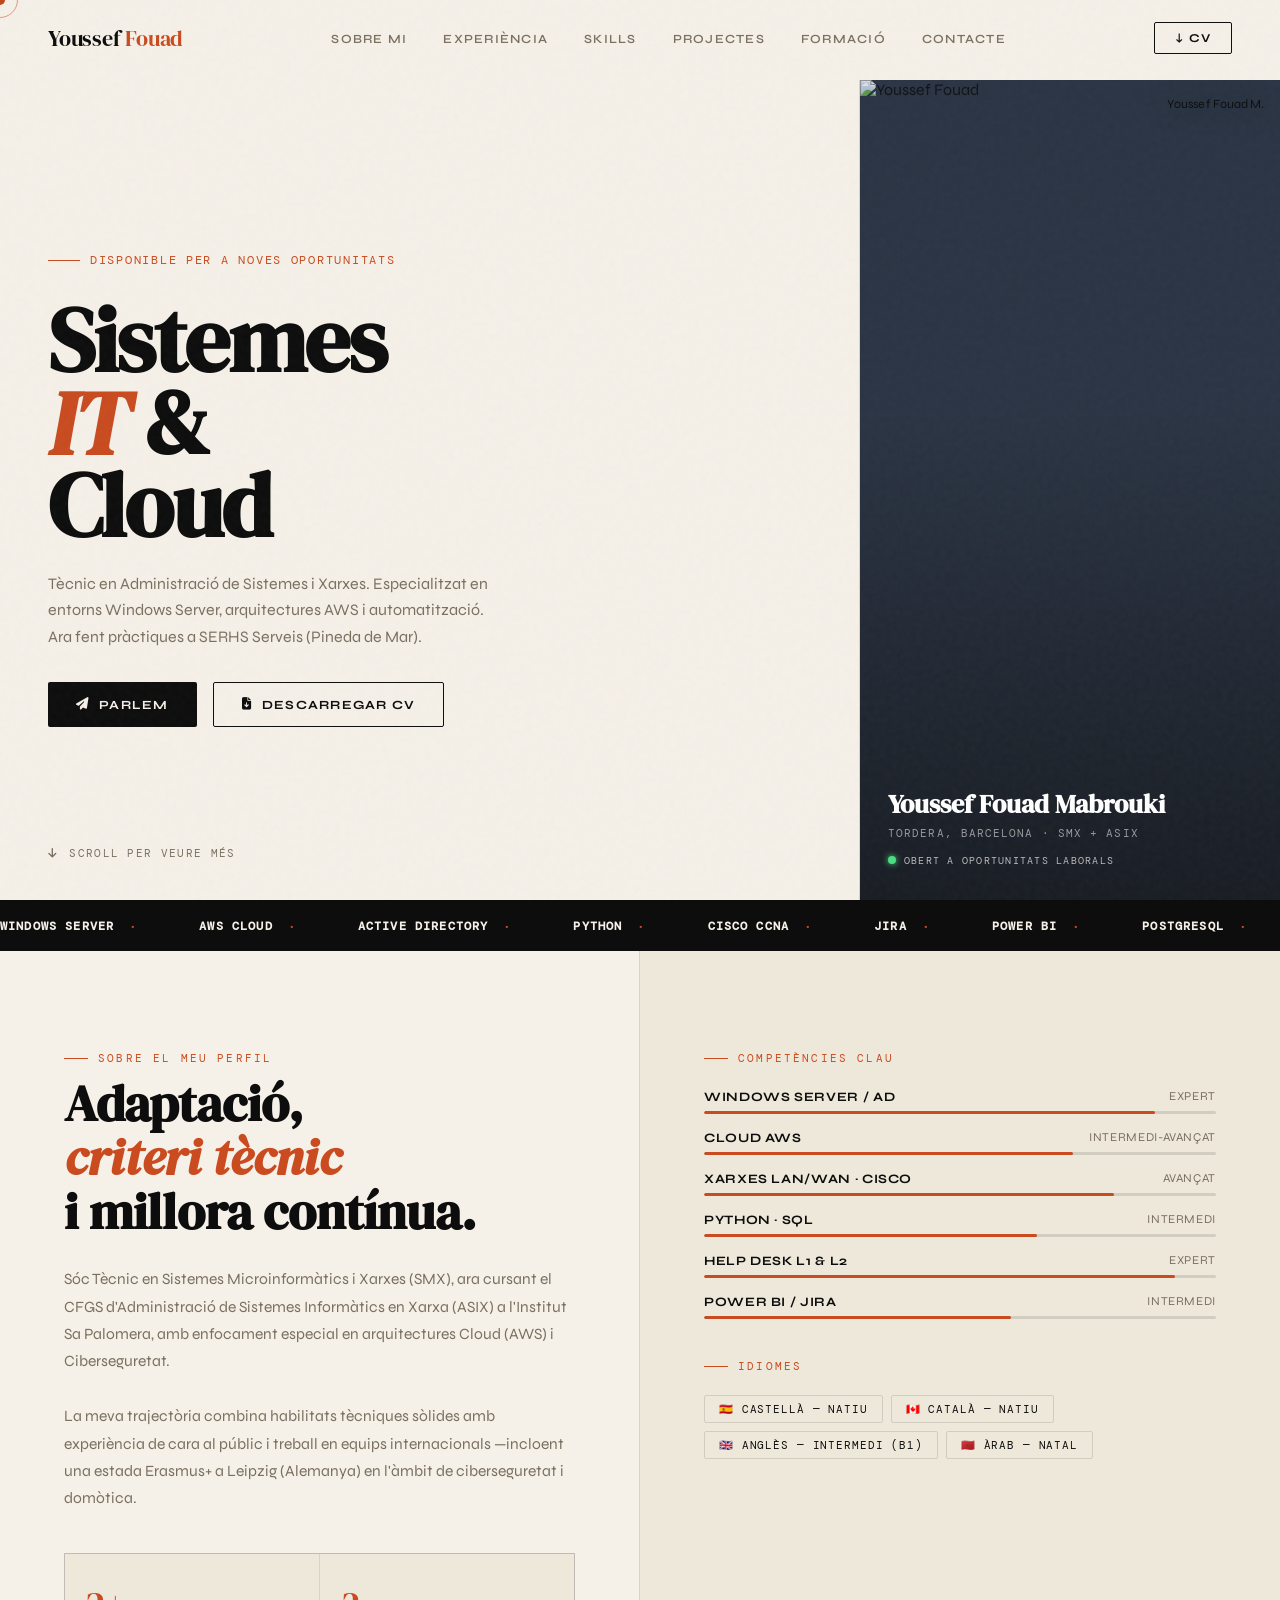
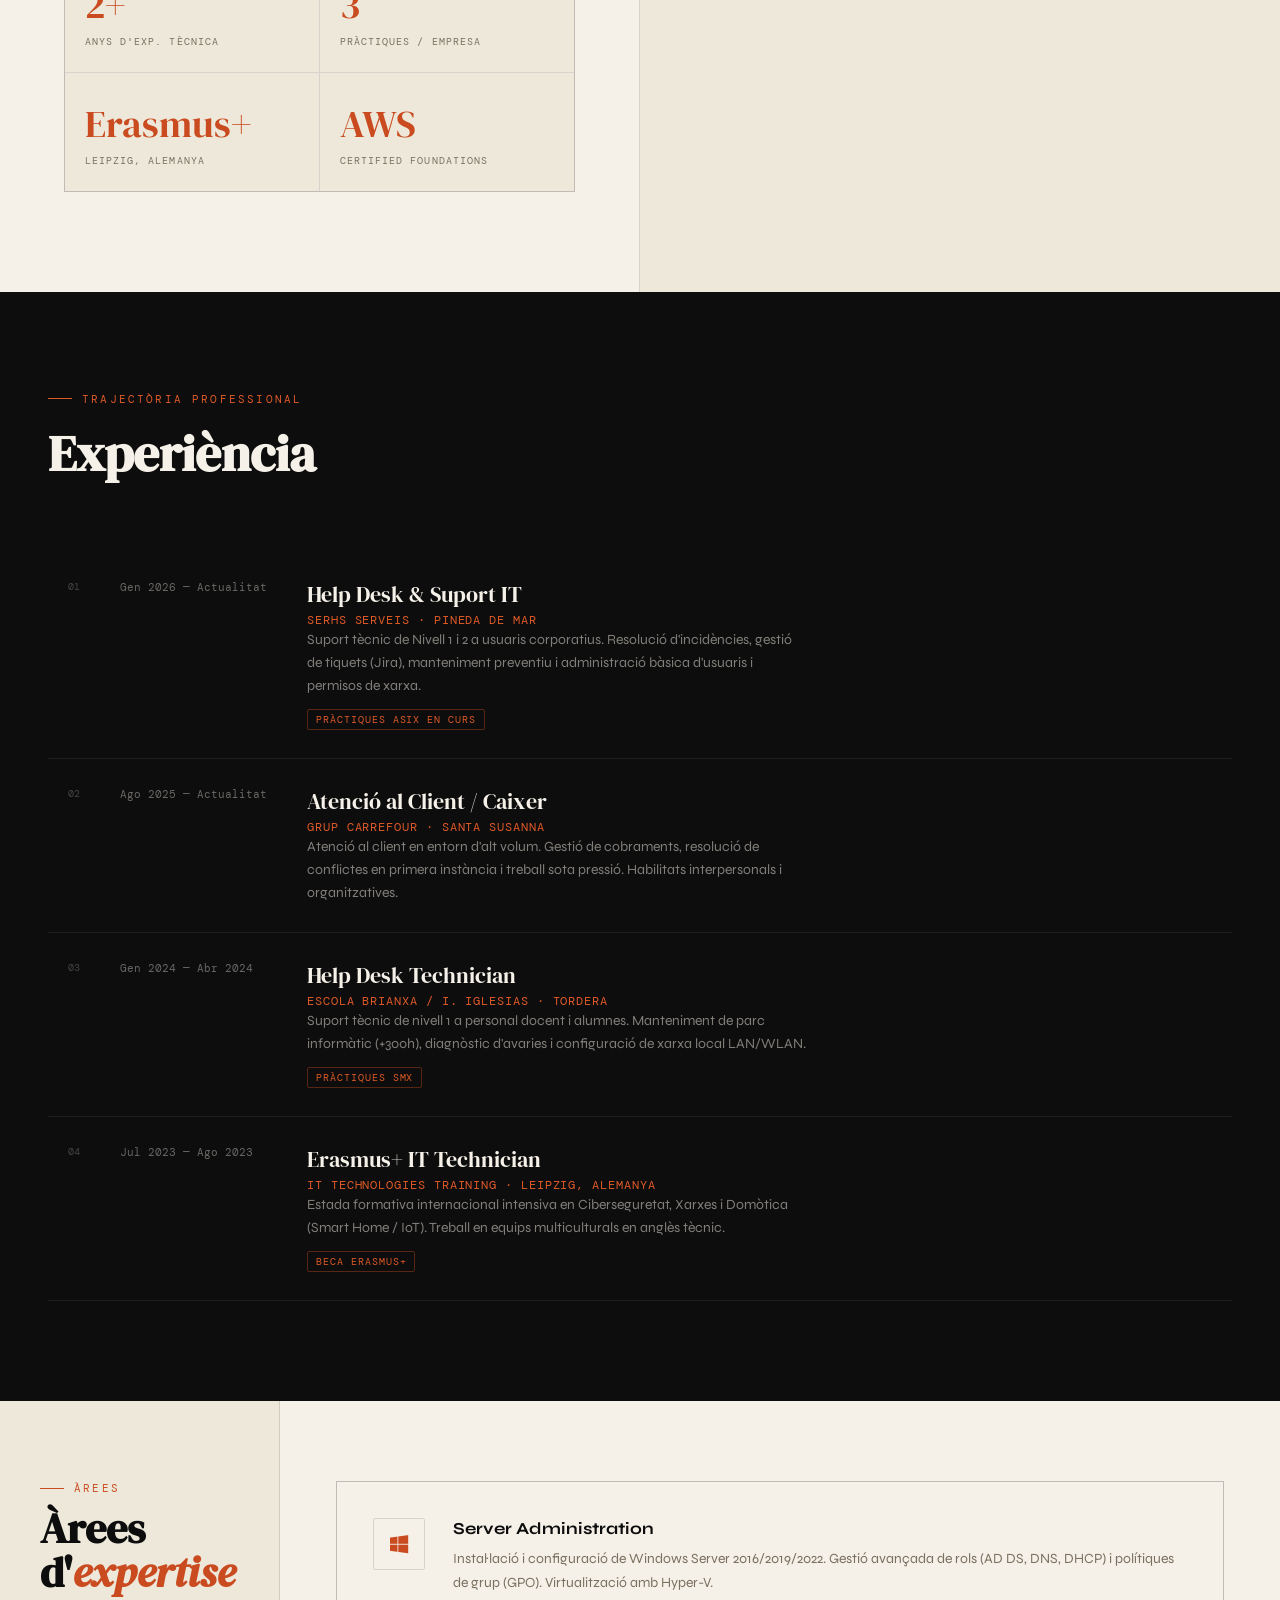
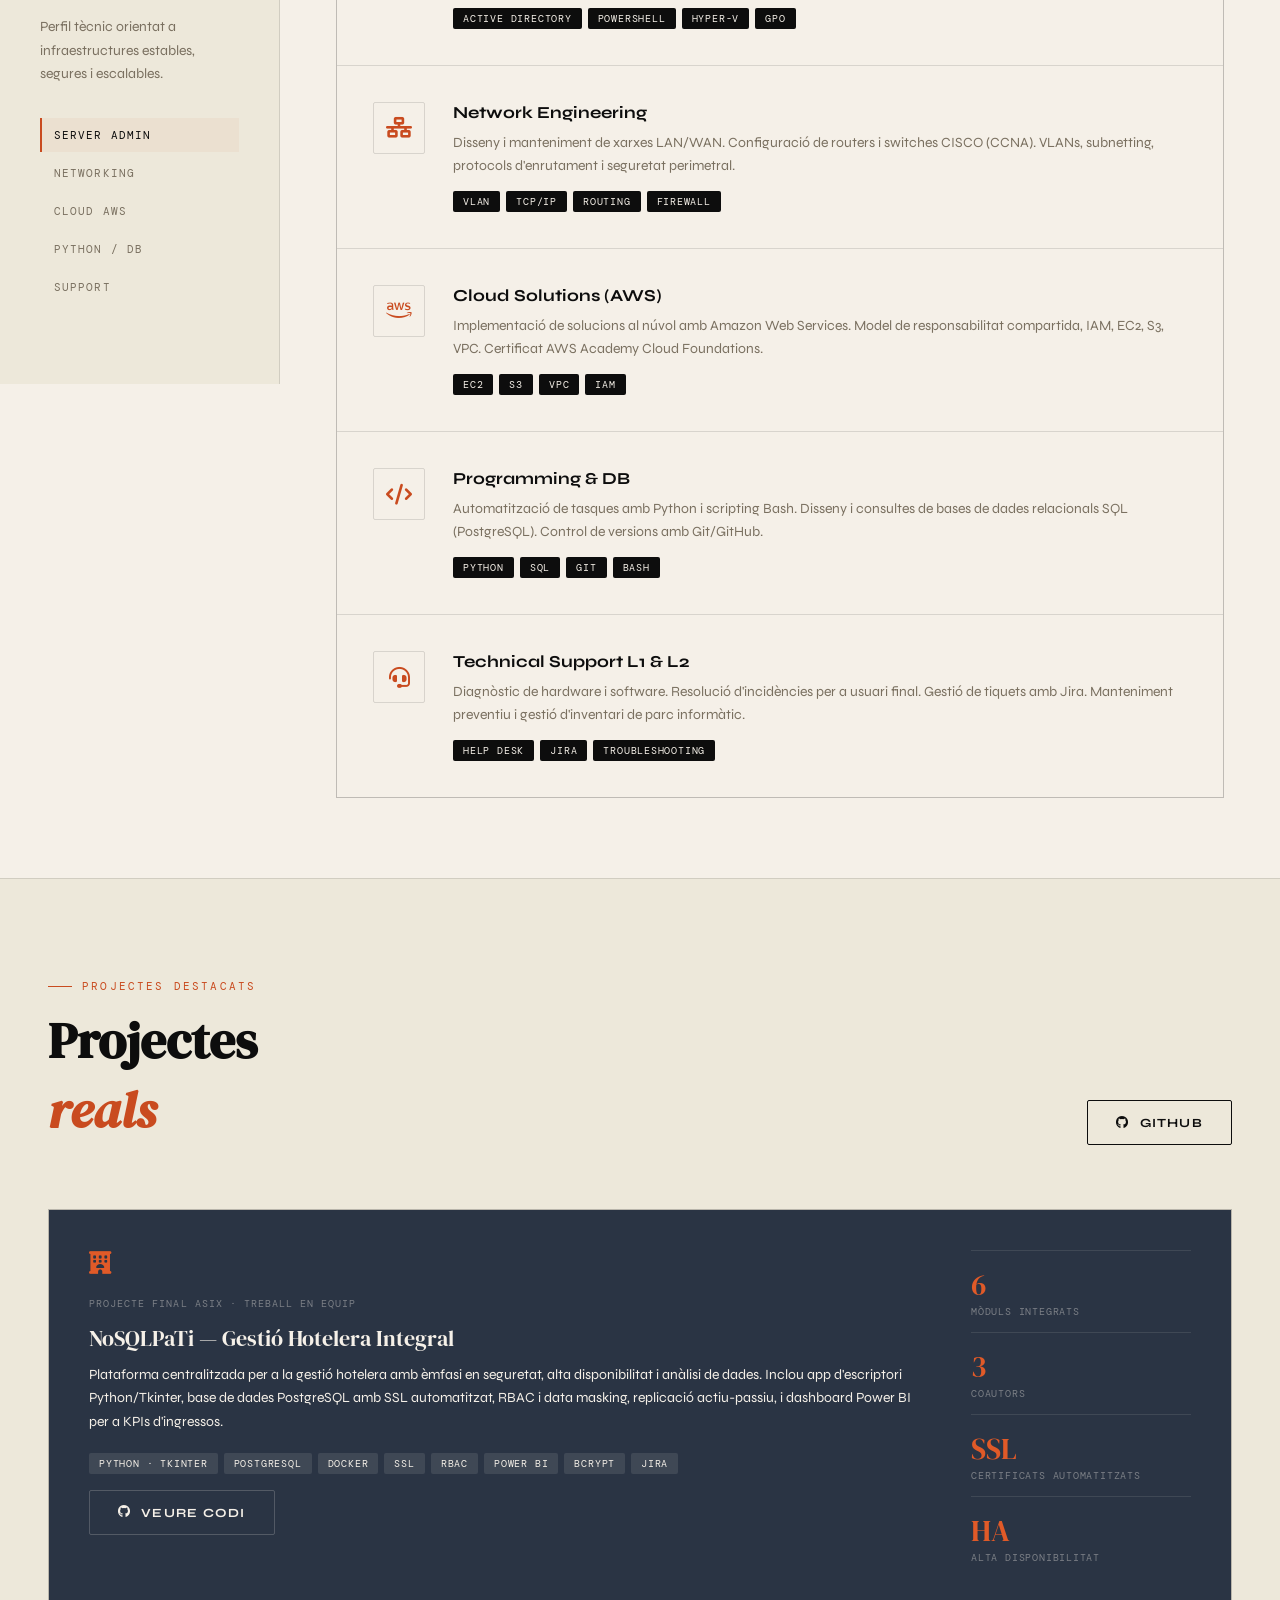
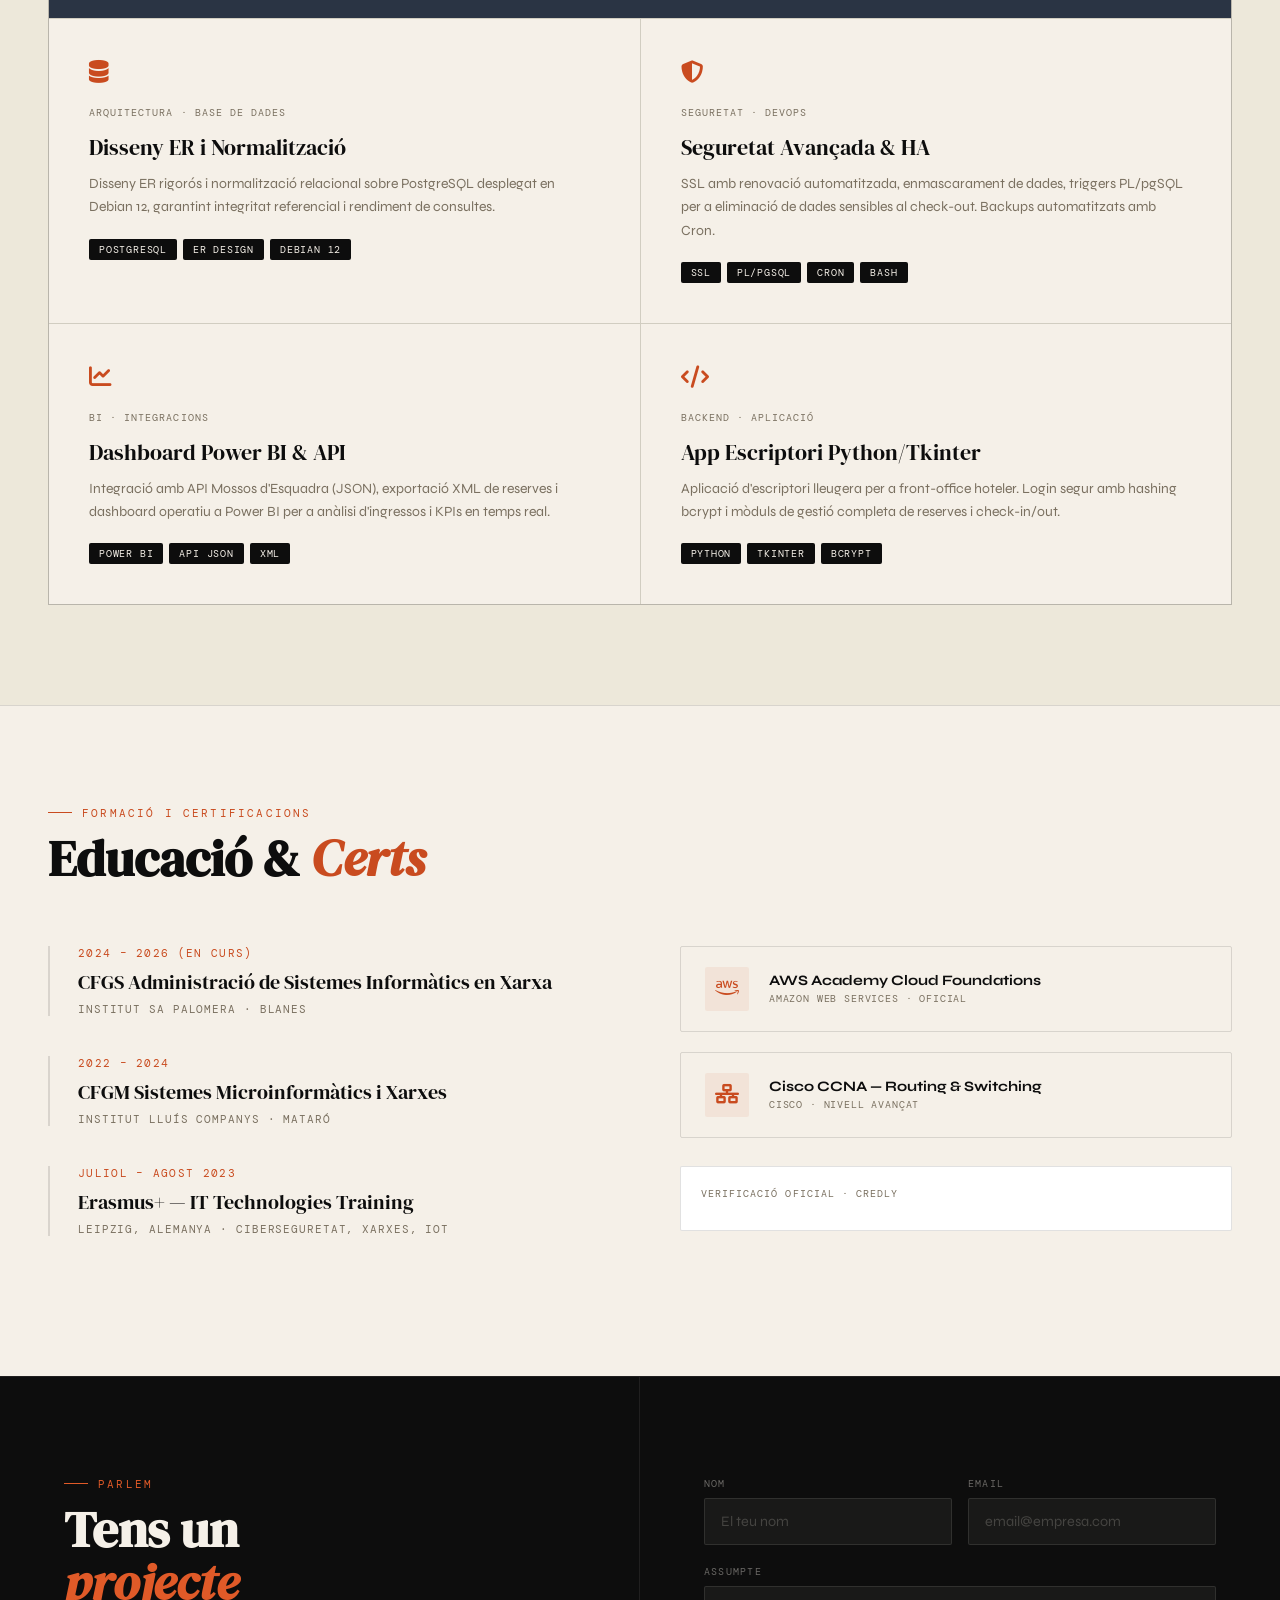
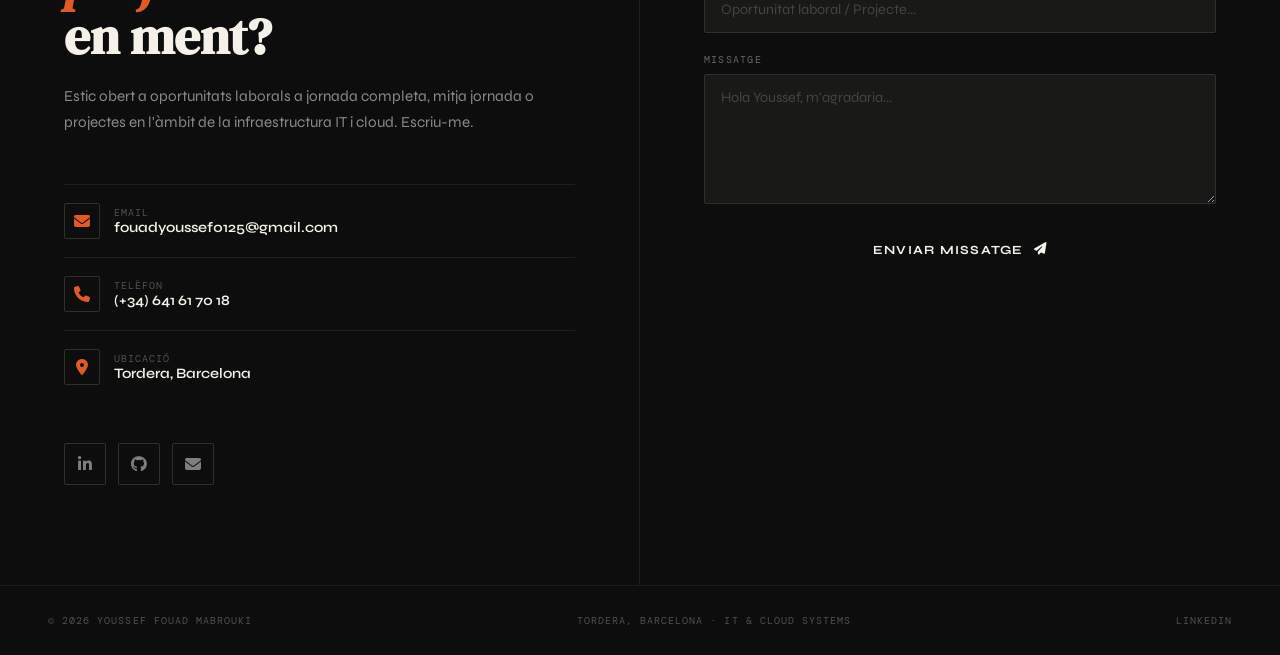
==== commit c8338d55: "Refactor hero section styles and add LinkedIn badge Updated styles for hero section and adjusted Lin" ====
--- a/index.html
+++ b/index.html
@@ -151,8 +151,8 @@
     .hero-left {
       display: flex;
       flex-direction: column;
-      justify-content: flex-end;
-      padding: 80px 48px 80px 48px;
+      justify-content: center;
+      padding: 40px 48px;
       border-right: 1px solid var(--line);
       position: relative;
     }
@@ -173,11 +173,11 @@
     }
     .hero-title {
       font-family: var(--serif);
-      font-size: clamp(4rem, 8vw, 7.5rem);
+      font-size: clamp(3.2rem, 7vw, 6.5rem);
       line-height: 0.92;
       letter-spacing: -0.02em;
       color: var(--ink);
-      margin-bottom: 40px;
+      margin-bottom: 24px;
     }
     .hero-title em { font-style: italic; color: var(--rust); }
     .hero-subtitle {
@@ -185,7 +185,7 @@
       color: var(--muted);
       max-width: 460px;
       line-height: 1.65;
-      margin-bottom: 50px;
+      margin-bottom: 32px;
       font-weight: 400;
     }
     .hero-actions {
@@ -290,6 +290,18 @@
       animation: blink 2s infinite;
     }
     @keyframes blink { 0%,100%{opacity:1} 50%{opacity:0.3} }
+
+    /* LinkedIn badge inside hero-right */
+    .hero-right .badge-base {
+      position: absolute;
+      top: 16px; right: 16px;
+      z-index: 10;
+      transform: scale(0.78);
+      transform-origin: top right;
+      filter: drop-shadow(0 4px 14px rgba(0,0,0,0.5));
+      border-radius: 8px;
+      overflow: hidden;
+    }
 
     /* =============================================
        MARQUEE STRIP
@@ -1029,6 +1041,10 @@
     <div class="hero-right">
       <img src="https://raw.githubusercontent.com/yousseffouad12/youssef_cv/main/yfm.jpg" alt="Youssef Fouad" />
       <div class="hero-right-overlay"></div>
+      <!-- LinkedIn Badge -->
+      <div class="badge-base LI-profile-badge" data-locale="es_ES" data-size="medium" data-theme="dark" data-type="VERTICAL" data-vanity="youssef-fouad-mabrouki-12275630a" data-version="v1">
+        <a class="badge-base__link LI-simple-link" href="https://es.linkedin.com/in/youssef-fouad-mabrouki-12275630a?trk=profile-badge">Youssef Fouad M.</a>
+      </div>
       <div class="hero-right-label">
         <h3>Youssef Fouad Mabrouki</h3>
         <p>Tordera, Barcelona · SMX + ASIX</p>
@@ -1036,6 +1052,9 @@
       </div>
     </div>
   </section>
+
+  <!-- LinkedIn Badge Script -->
+  <script src="https://platform.linkedin.com/badges/js/profile.js" async defer type="text/javascript"></script>
 
   <!-- MARQUEE -->
   <div class="marquee-wrap">
@@ -1522,7 +1541,7 @@
 
     // EMAILJS
     (function() {
-      if(typeof emailjs !== 'undefined') emailjs.init("Tt7oPKLqddqL07tj2");
+      if(typeof emailjs !== 'undefined') emailjs.init("FC0HEcEgzVjCPFVIp");
     })();
     const form = document.getElementById('contact-form');
     const btnText = document.getElementById('btn-text');
@@ -1538,7 +1557,7 @@
         message: document.getElementById('message').value
       };
       if(typeof emailjs !== 'undefined') {
-        emailjs.send("service_k8uipjc", "template_g1gec17", params)
+        emailjs.send("service_f7ge46s", "template_g1gec17", params)
           .then(() => {
             btnText.textContent = 'Enviat! ✓';
             formStatus.style.display = 'block';
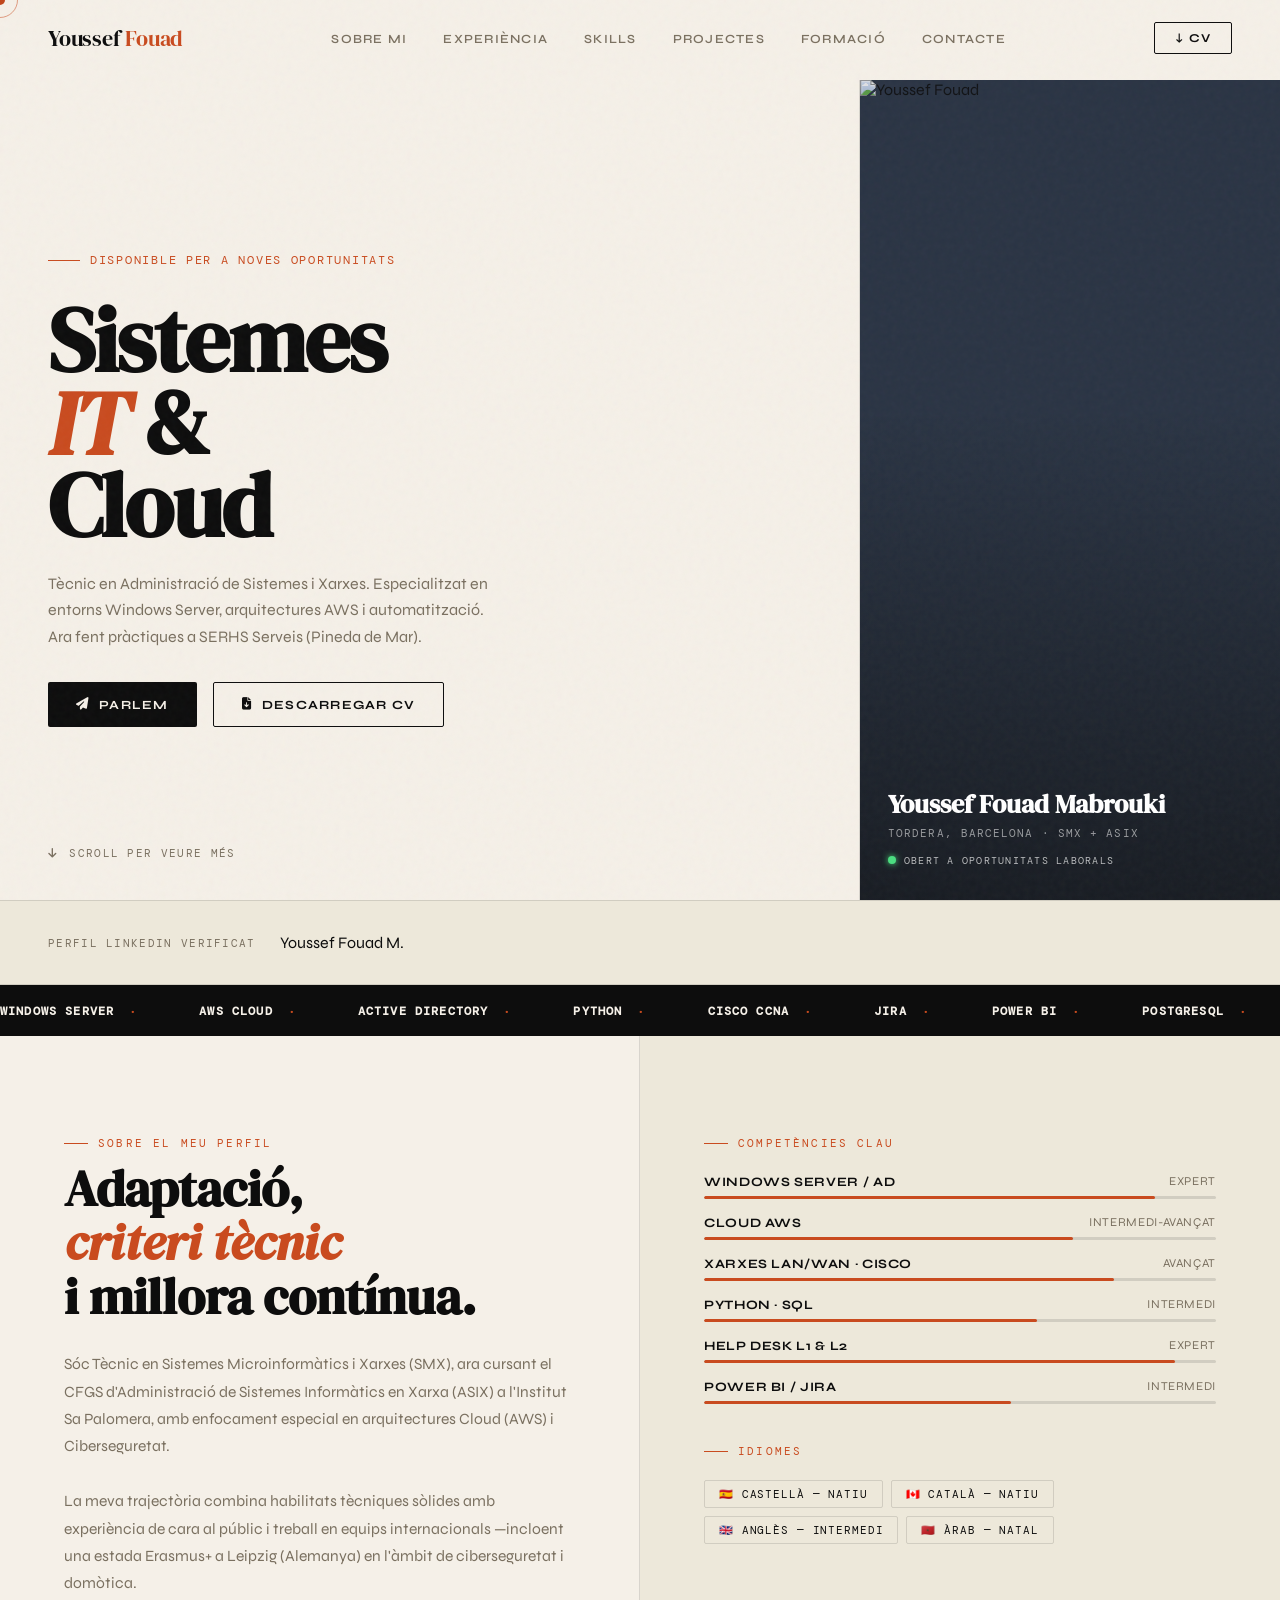
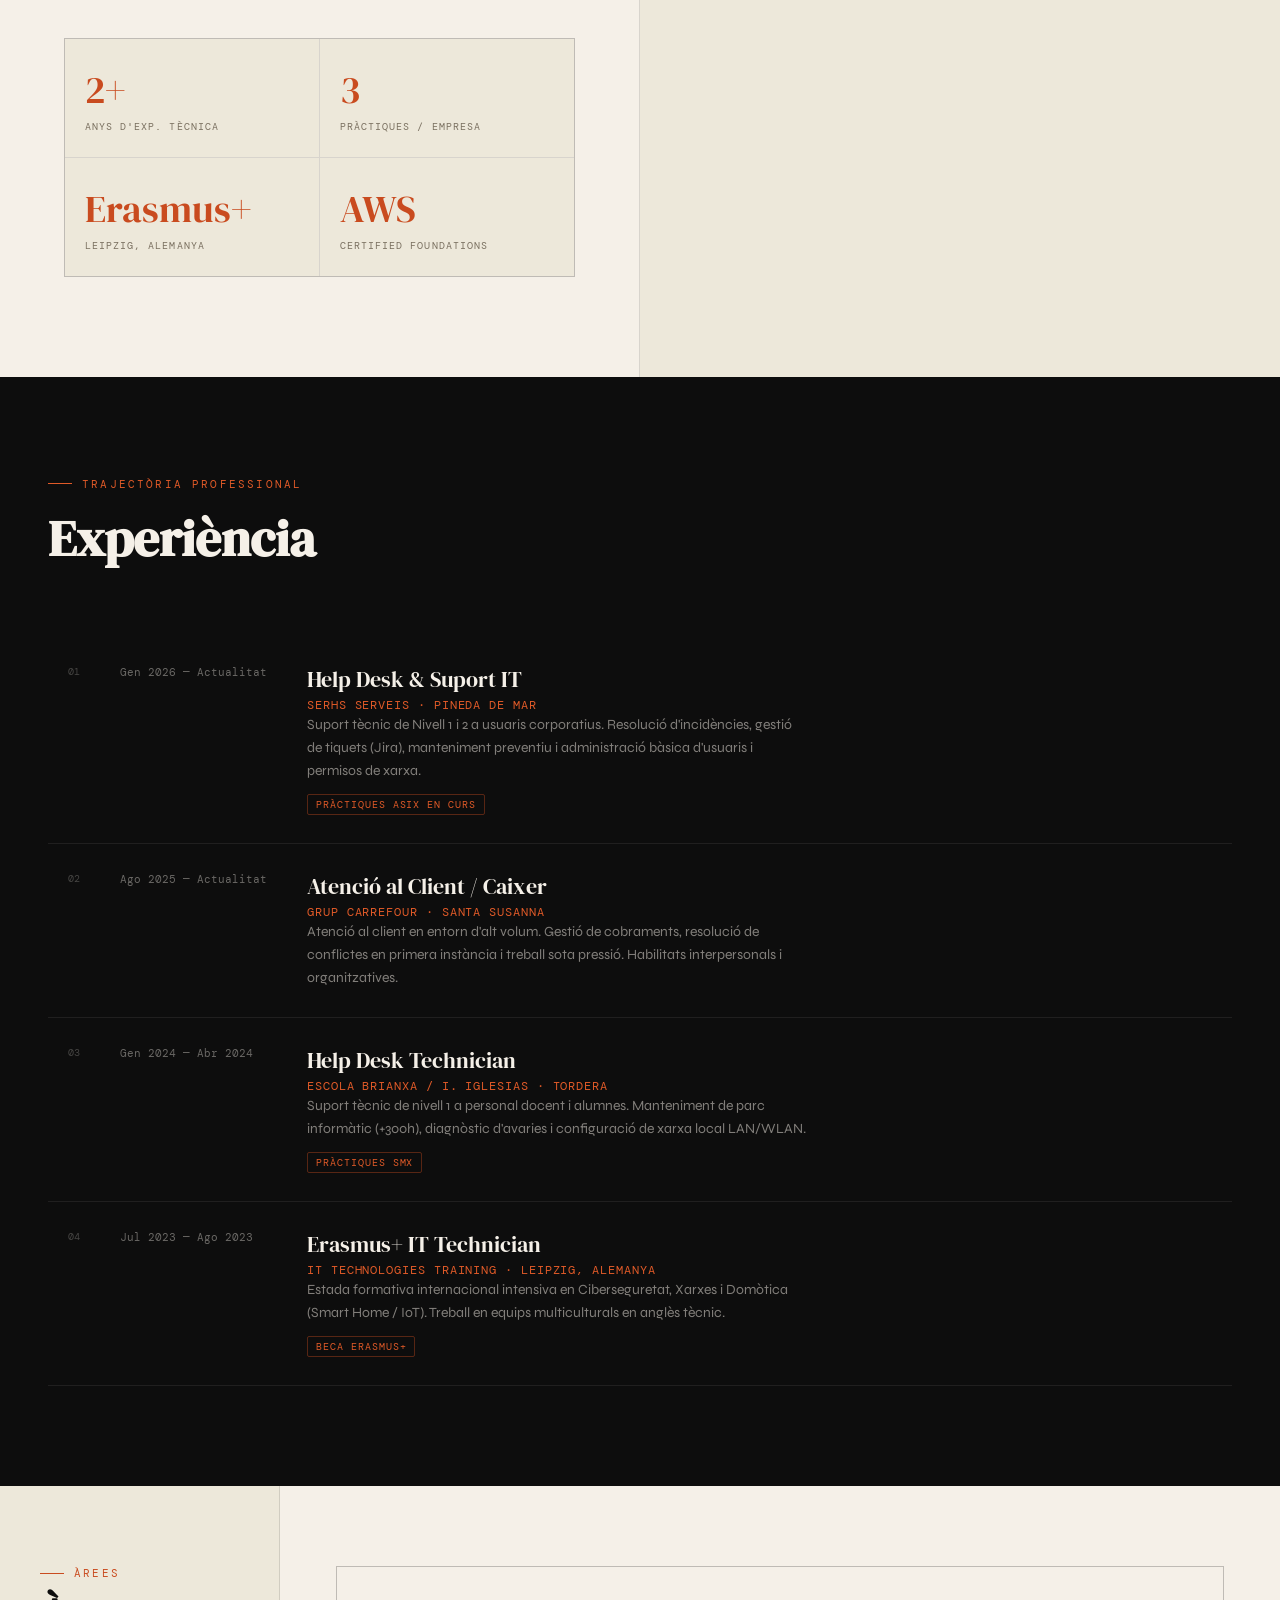
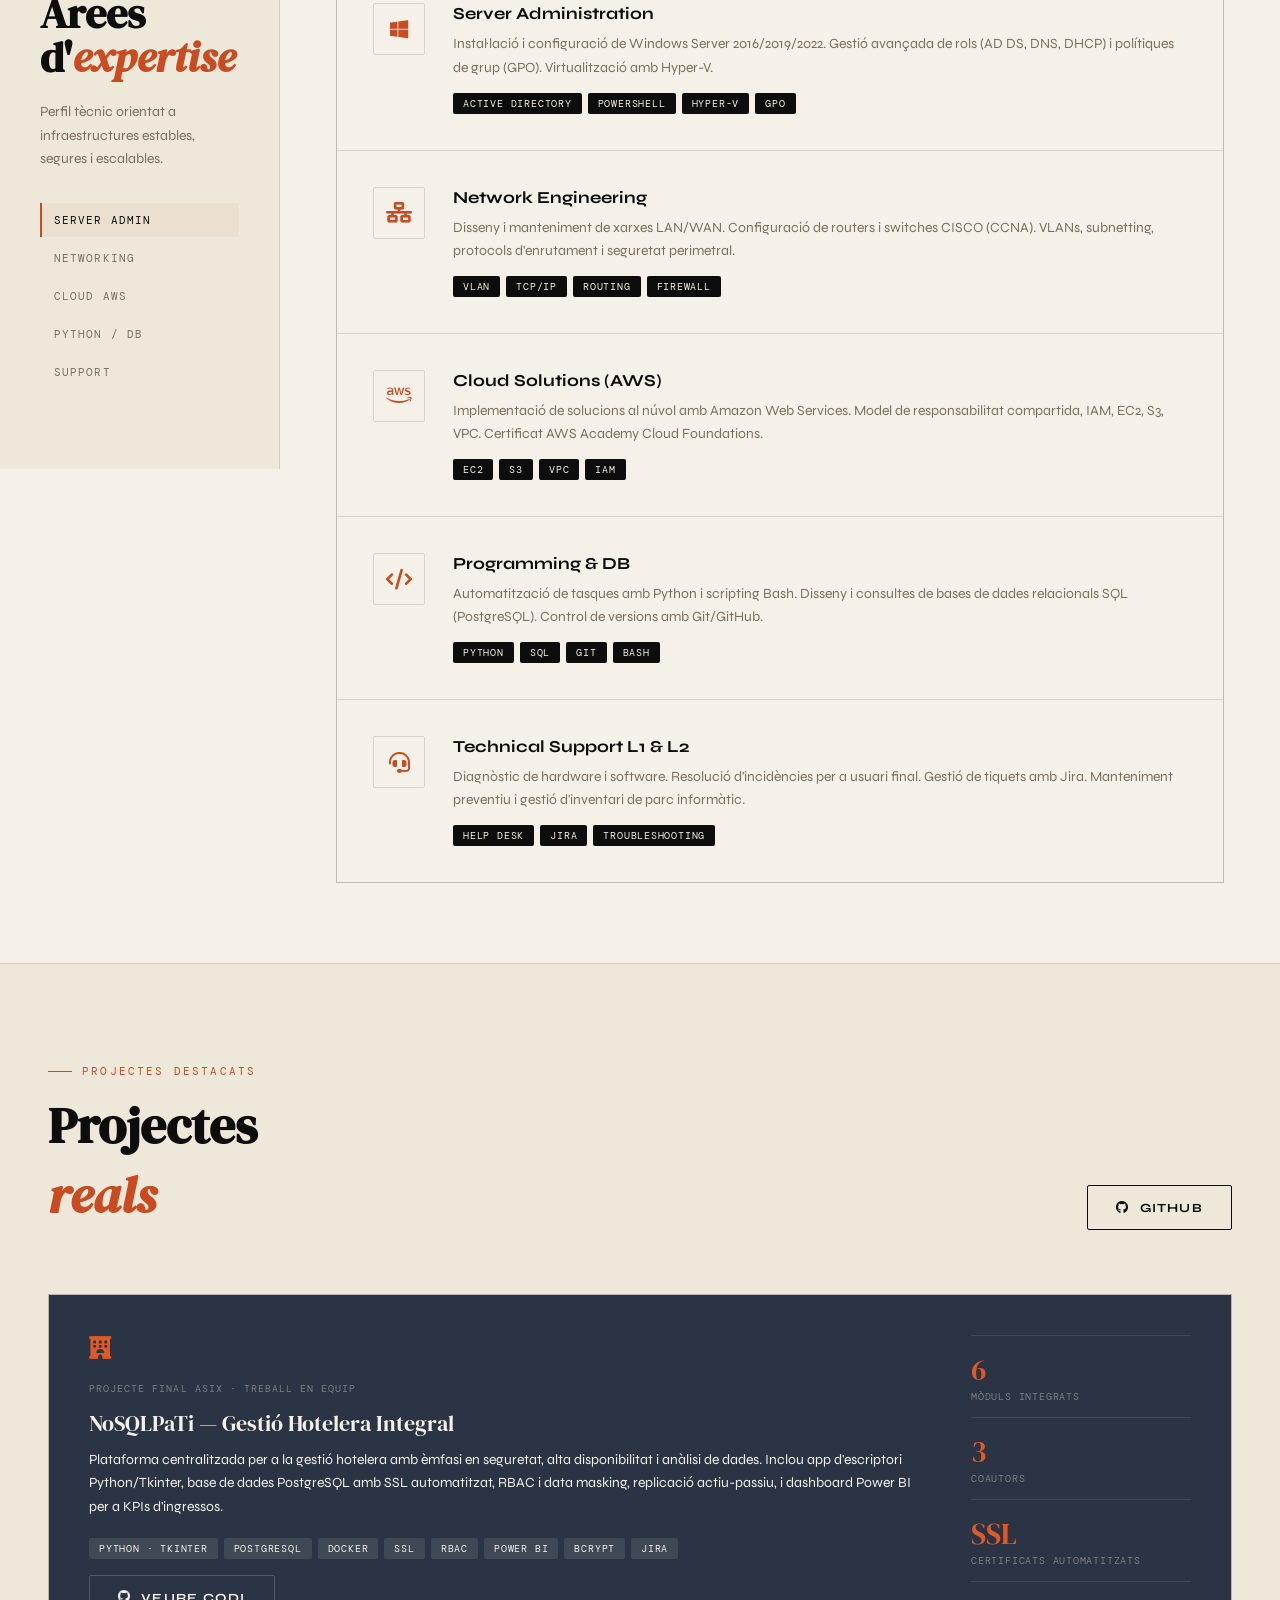
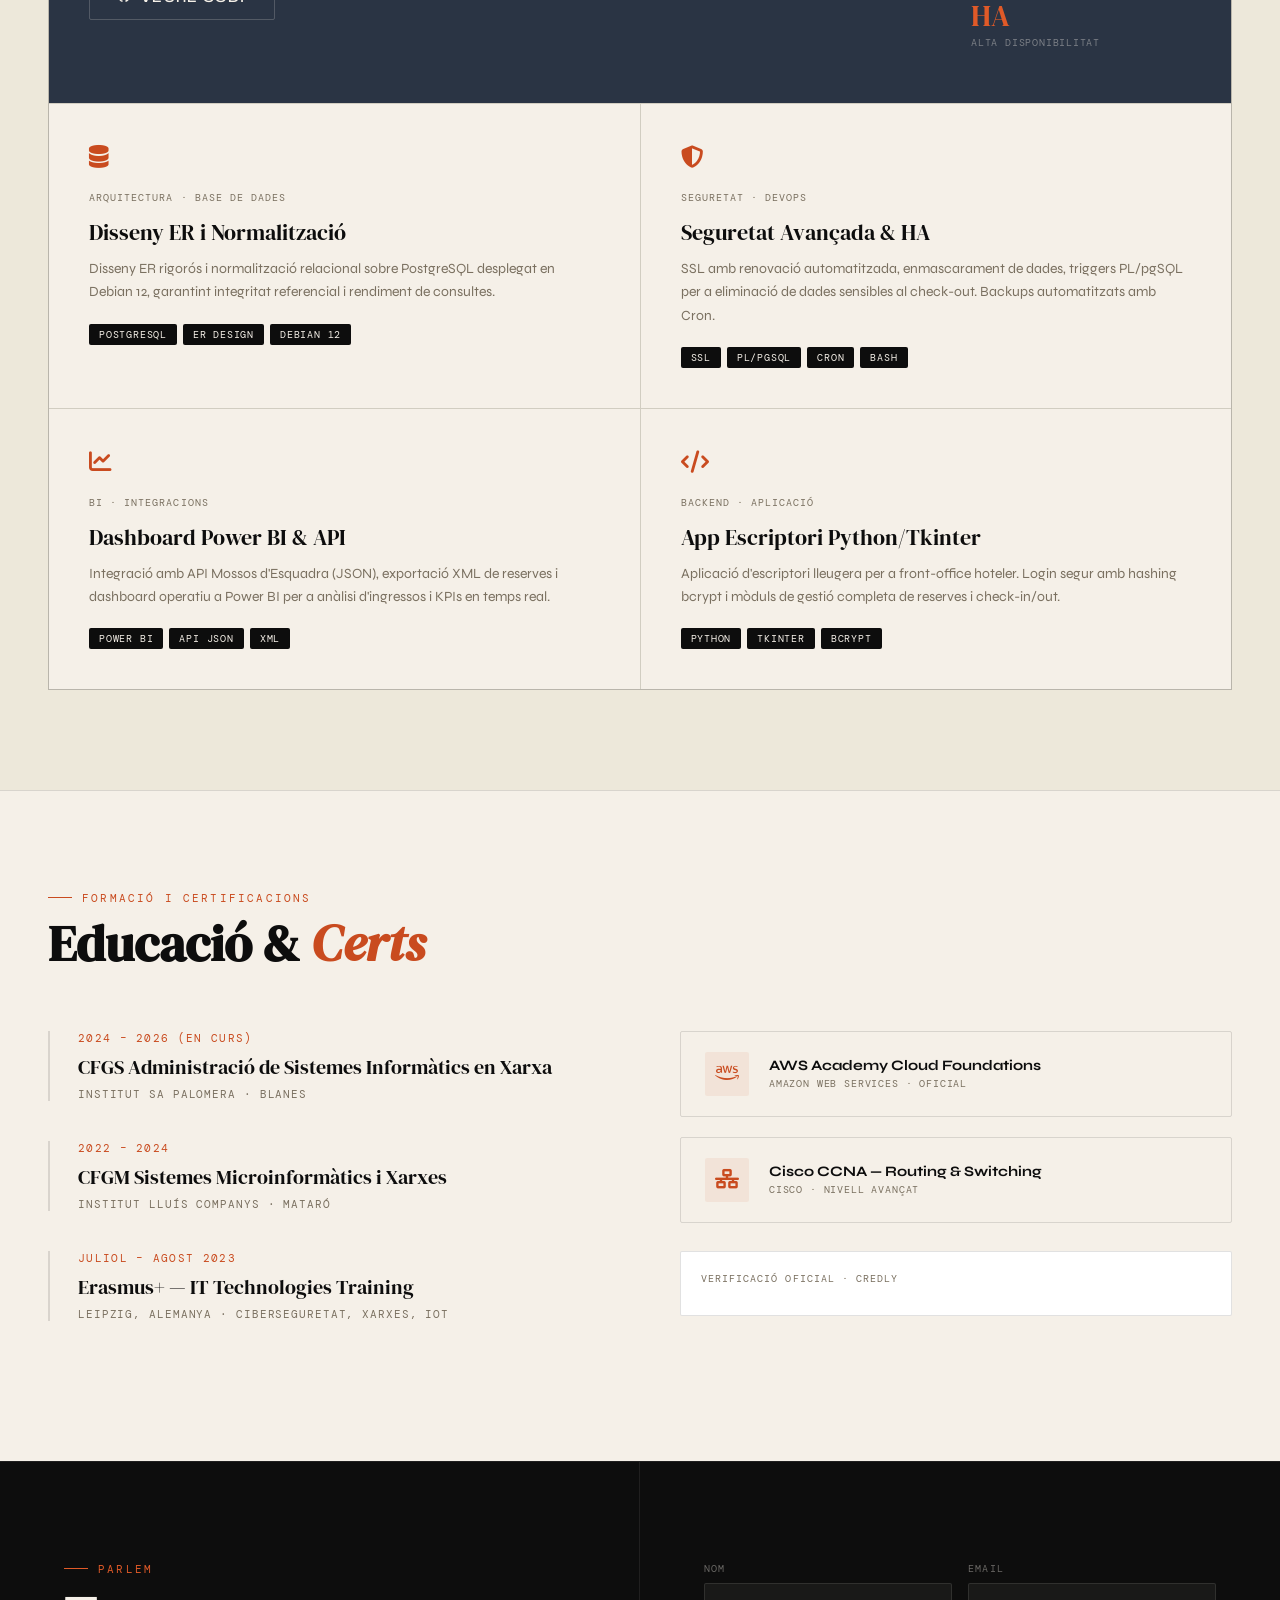
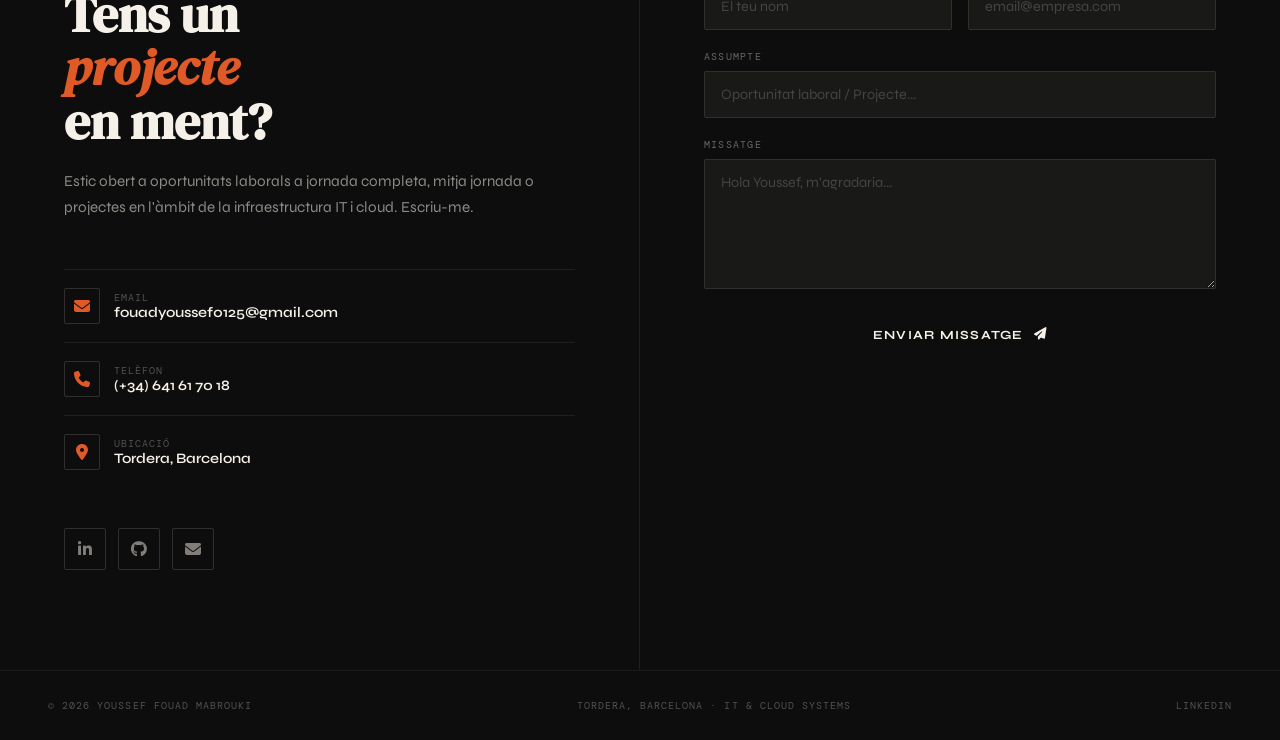
==== commit 2a5823a2: "Refactor LinkedIn badge and hero section styles Updated LinkedIn badge section and adjusted styles." ====
--- a/index.html
+++ b/index.html
@@ -152,6 +152,7 @@
       display: flex;
       flex-direction: column;
       justify-content: center;
+      align-items: flex-start;
       padding: 40px 48px;
       border-right: 1px solid var(--line);
       position: relative;
@@ -244,7 +245,7 @@
     .hero-right img {
       width: 100%; height: 100%;
       object-fit: cover;
-      object-position: top center;
+      object-position: center center;
       opacity: 0.85;
       filter: grayscale(15%);
       transition: transform 8s ease;
@@ -291,16 +292,22 @@
     }
     @keyframes blink { 0%,100%{opacity:1} 50%{opacity:0.3} }
 
-    /* LinkedIn badge inside hero-right */
-    .hero-right .badge-base {
-      position: absolute;
-      top: 16px; right: 16px;
-      z-index: 10;
-      transform: scale(0.78);
-      transform-origin: top right;
-      filter: drop-shadow(0 4px 14px rgba(0,0,0,0.5));
-      border-radius: 8px;
-      overflow: hidden;
+    /* LinkedIn badge below hero */
+    .linkedin-badge-section {
+      background: var(--cream);
+      border-top: 1px solid var(--line);
+      border-bottom: 1px solid var(--line);
+      padding: 32px 48px;
+      display: flex;
+      align-items: center;
+      gap: 24px;
+    }
+    .linkedin-badge-section .badge-label {
+      font-family: var(--mono);
+      font-size: 0.68rem;
+      letter-spacing: 0.12em;
+      text-transform: uppercase;
+      color: var(--muted);
     }
 
     /* =============================================
@@ -1041,10 +1048,6 @@
     <div class="hero-right">
       <img src="https://raw.githubusercontent.com/yousseffouad12/youssef_cv/main/yfm.jpg" alt="Youssef Fouad" />
       <div class="hero-right-overlay"></div>
-      <!-- LinkedIn Badge -->
-      <div class="badge-base LI-profile-badge" data-locale="es_ES" data-size="medium" data-theme="dark" data-type="VERTICAL" data-vanity="youssef-fouad-mabrouki-12275630a" data-version="v1">
-        <a class="badge-base__link LI-simple-link" href="https://es.linkedin.com/in/youssef-fouad-mabrouki-12275630a?trk=profile-badge">Youssef Fouad M.</a>
-      </div>
       <div class="hero-right-label">
         <h3>Youssef Fouad Mabrouki</h3>
         <p>Tordera, Barcelona · SMX + ASIX</p>
@@ -1053,7 +1056,13 @@
     </div>
   </section>
 
-  <!-- LinkedIn Badge Script -->
+  <!-- LinkedIn Badge Section -->
+  <div class="linkedin-badge-section">
+    <span class="badge-label">Perfil LinkedIn verificat</span>
+    <div class="badge-base LI-profile-badge" data-locale="es_ES" data-size="medium" data-theme="light" data-type="VERTICAL" data-vanity="youssef-fouad-mabrouki-12275630a" data-version="v1">
+      <a class="badge-base__link LI-simple-link" href="https://es.linkedin.com/in/youssef-fouad-mabrouki-12275630a?trk=profile-badge">Youssef Fouad M.</a>
+    </div>
+  </div>
   <script src="https://platform.linkedin.com/badges/js/profile.js" async defer type="text/javascript"></script>
 
   <!-- MARQUEE -->
@@ -1138,7 +1147,7 @@
         <div class="section-label" style="width:100%; margin-bottom:14px;">Idiomes</div>
         <span class="lang-chip">🇪🇸 Castellà — Natiu</span>
         <span class="lang-chip">🇨🇦 Català — Natiu</span>
-        <span class="lang-chip">🇬🇧 Anglès — Intermedi (B1)</span>
+        <span class="lang-chip">🇬🇧 Anglès — Intermedi</span>
         <span class="lang-chip">🇲🇦 Àrab — Natal</span>
       </div>
     </div>
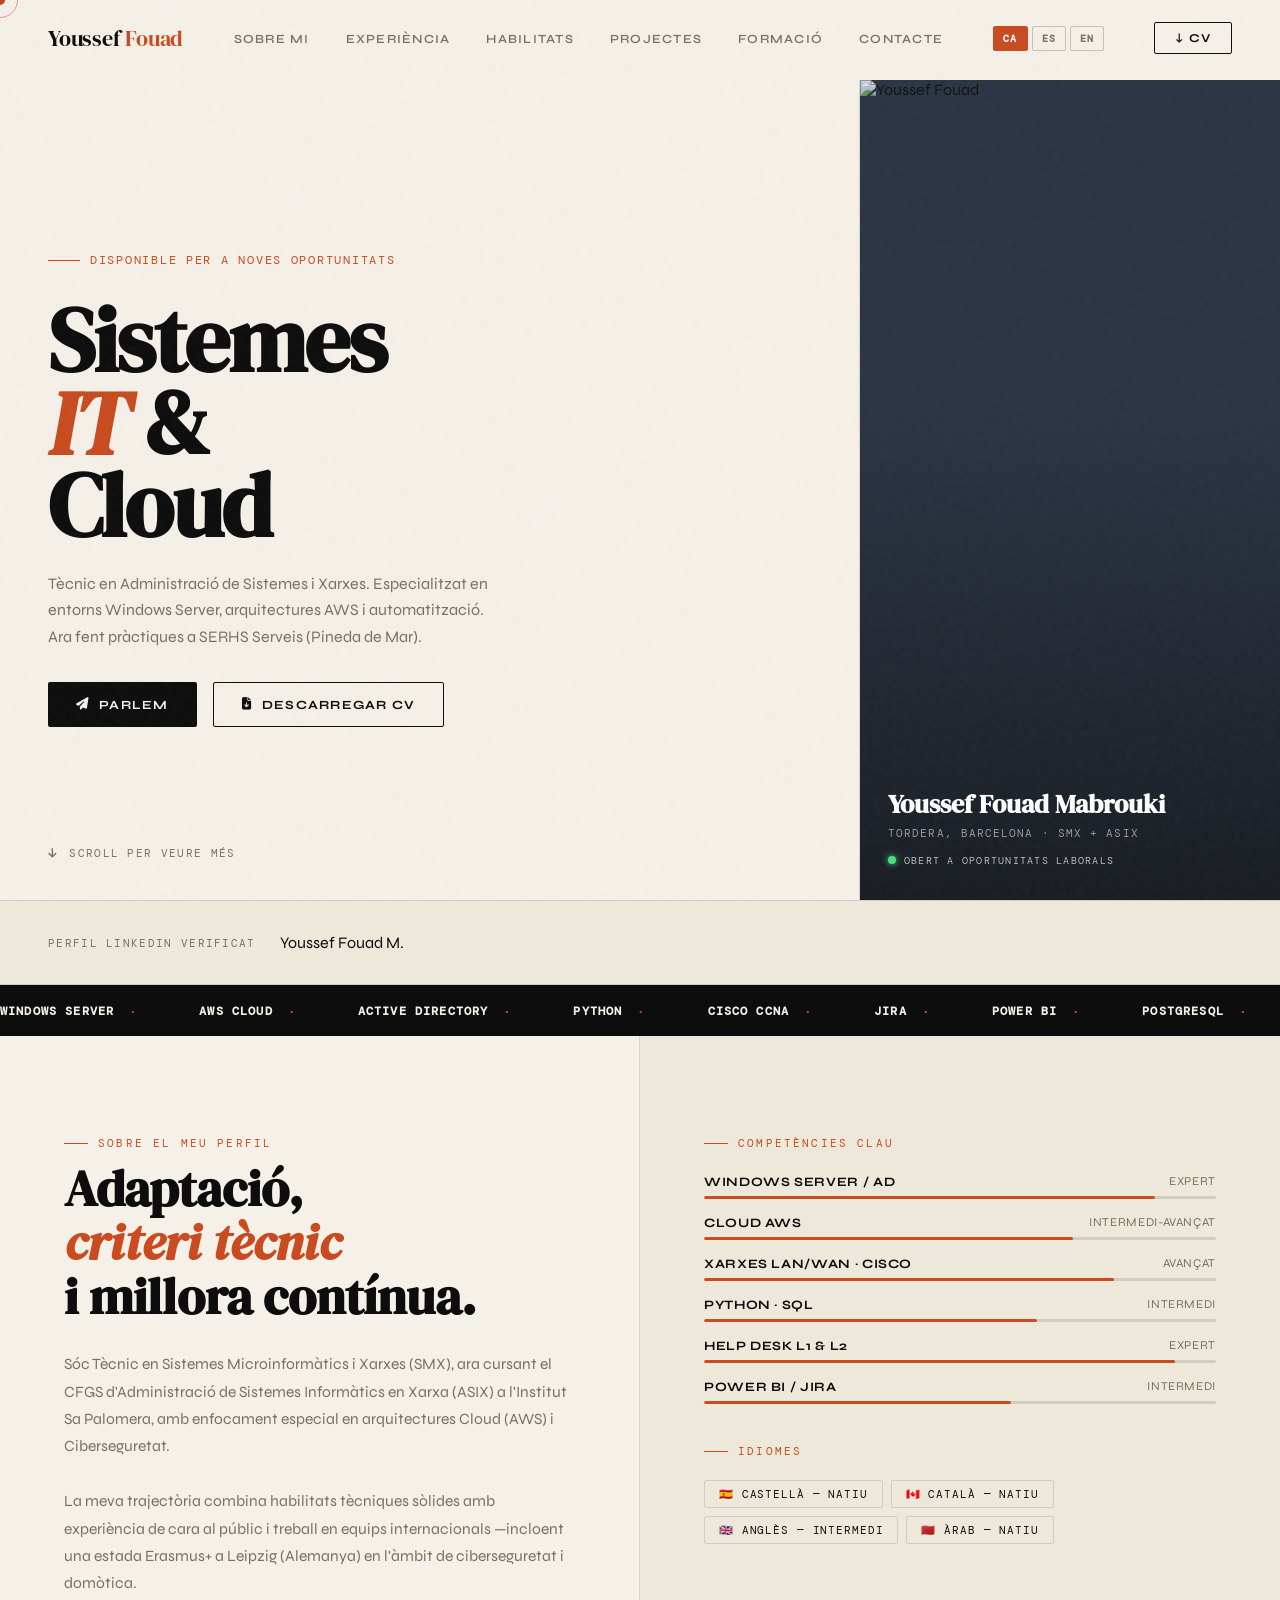
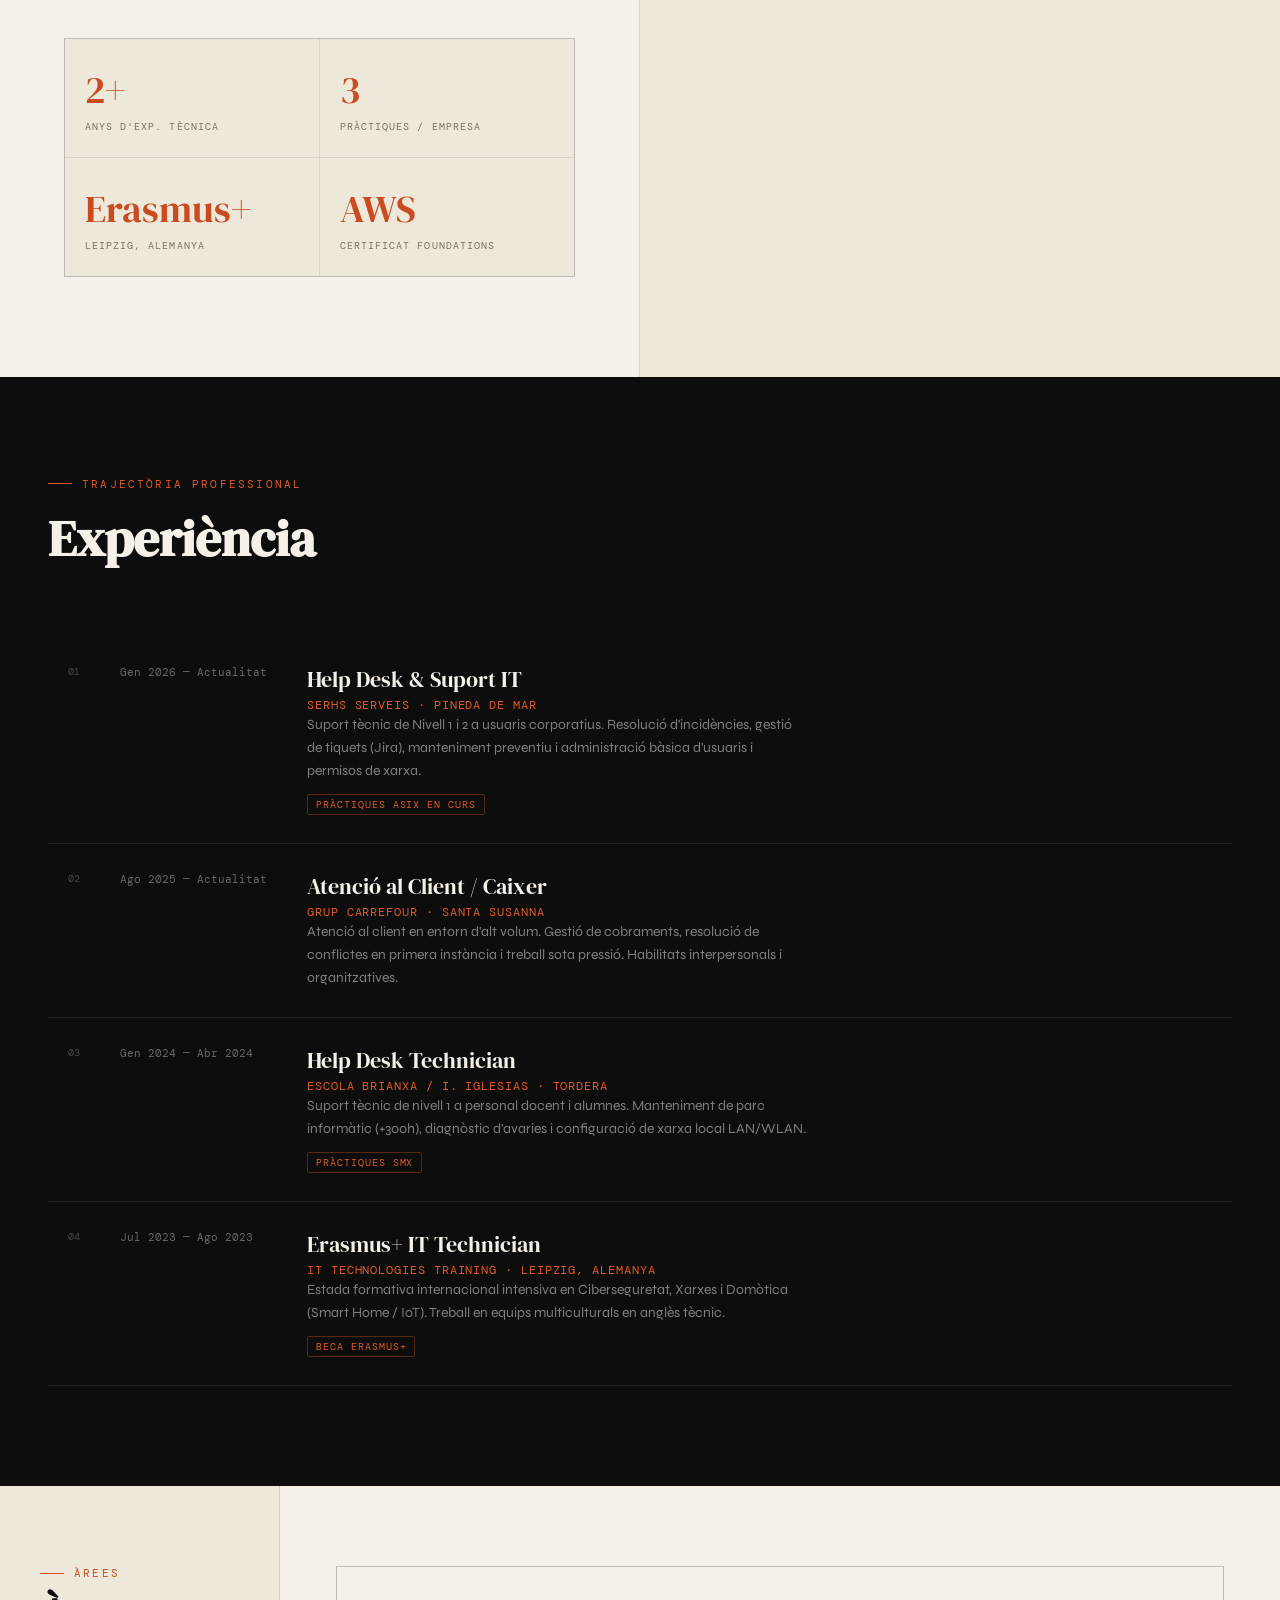
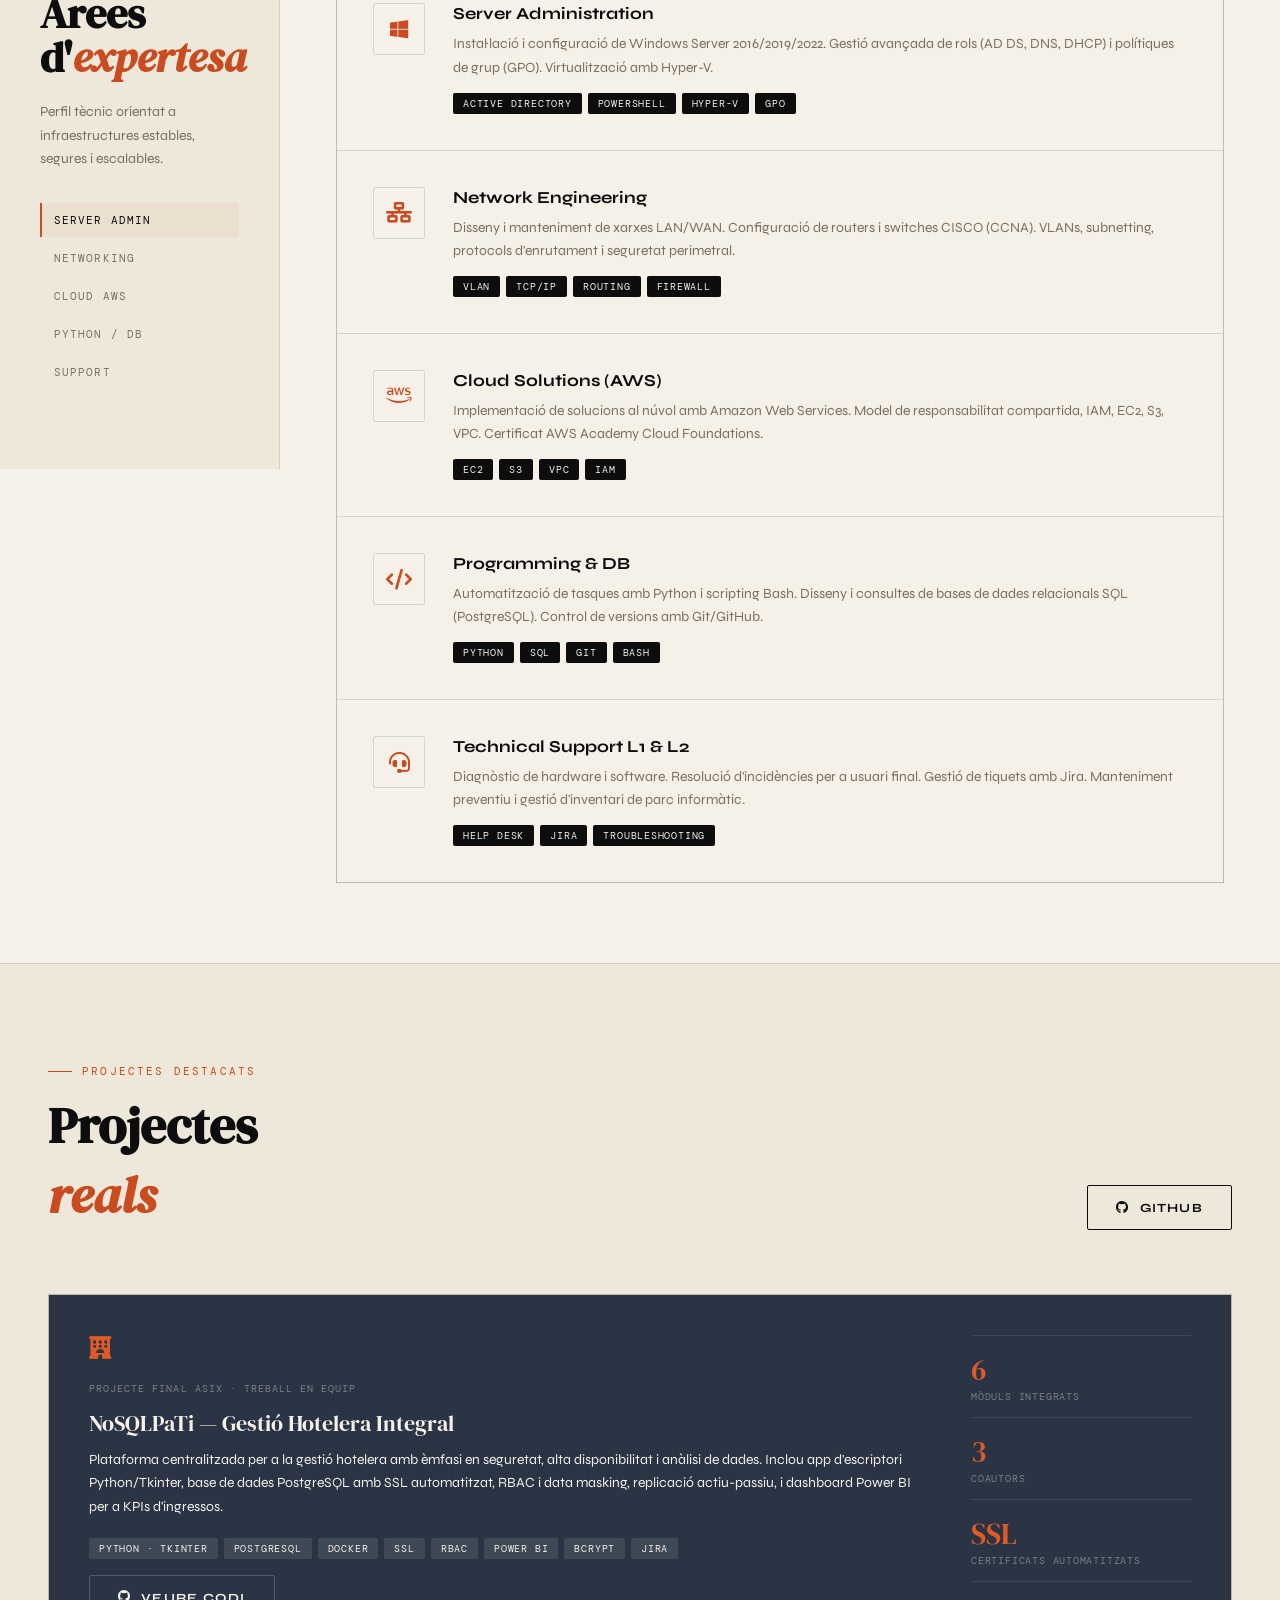
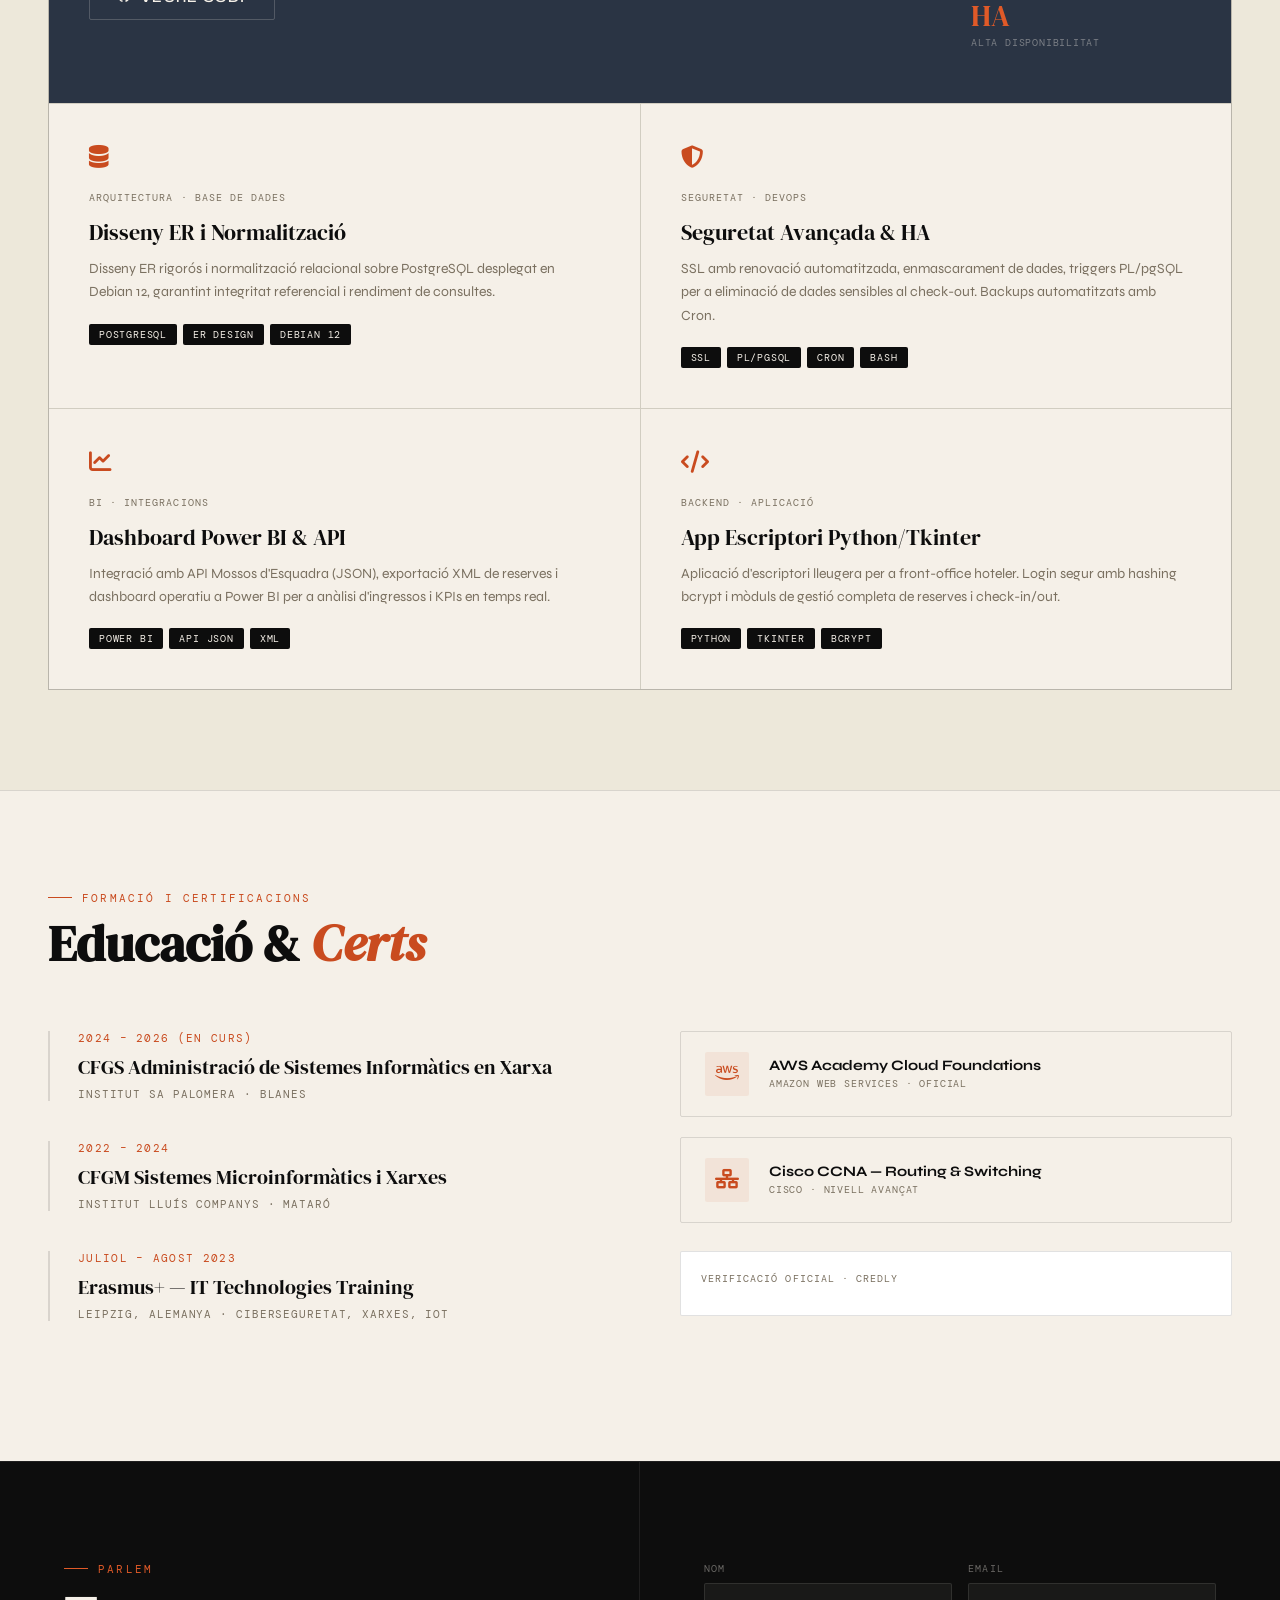
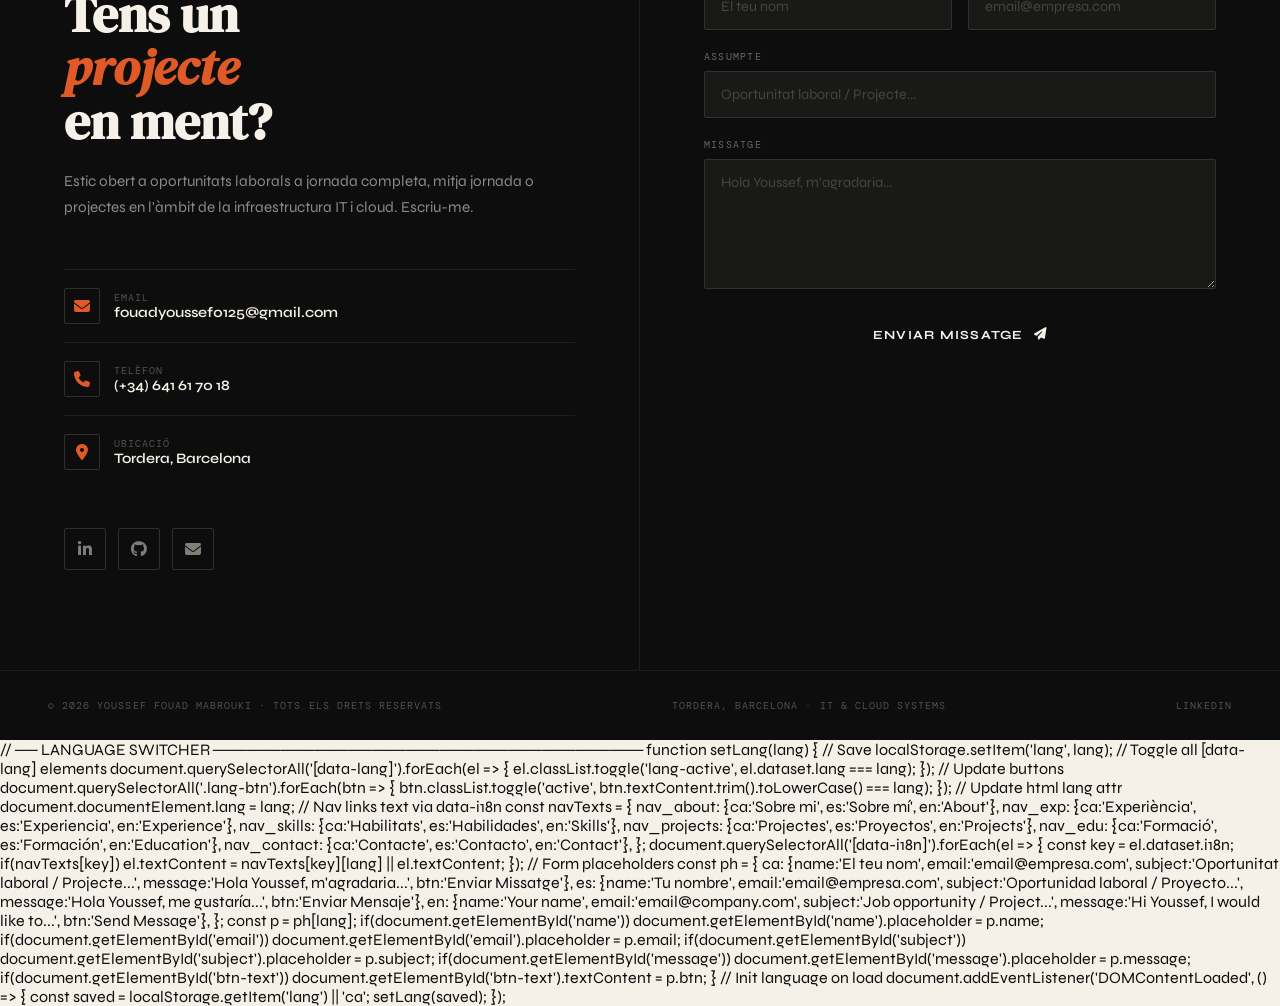
==== commit ab2a4c2c: "Update fmt.Println message from 'Hello' to 'Goodbye'" ====
--- a/index.html
+++ b/index.html
@@ -1000,6 +1000,37 @@
       .projects { padding: 64px 24px; }
       footer { flex-direction: column; gap: 12px; text-align: center; padding: 24px; }
     }
+
+    /* =============================================
+       LANGUAGE SWITCHER
+    ============================================= */
+    .lang-switcher-btns {
+      display: flex; gap: 4px;
+    }
+    .lang-btn {
+      background: transparent;
+      border: 1px solid rgba(13,13,13,0.2);
+      color: var(--muted);
+      font-family: var(--mono);
+      font-size: 0.65rem;
+      font-weight: 600;
+      letter-spacing: 0.1em;
+      padding: 5px 9px;
+      border-radius: 2px;
+      cursor: pointer;
+      transition: all 0.2s;
+    }
+    .lang-btn:hover { border-color: var(--rust); color: var(--rust); }
+    .lang-btn.active { background: var(--rust); border-color: var(--rust); color: white; }
+    @media (max-width: 768px) {
+      .lang-switcher-btns { order: -1; }
+    }
+
+    /* Hide/show i18n elements */
+    [data-lang] { display: none !important; }
+    [data-lang].lang-active { display: block !important; }
+    span[data-lang].lang-active { display: inline !important; }
+    li[data-lang].lang-active { display: list-item !important; }
   </style>
 </head>
 <body>
@@ -1012,14 +1043,19 @@
   <nav class="nav" id="navbar">
     <div class="nav-logo">Youssef <span>Fouad</span></div>
     <ul class="nav-links" id="navLinks">
-      <li><a href="#about" onclick="closeNav()">Sobre mi</a></li>
-      <li><a href="#experience" onclick="closeNav()">Experiència</a></li>
-      <li><a href="#competencies" onclick="closeNav()">Skills</a></li>
-      <li><a href="#projects" onclick="closeNav()">Projectes</a></li>
-      <li><a href="#education" onclick="closeNav()">Formació</a></li>
-      <li><a href="#contact" onclick="closeNav()">Contacte</a></li>
+      <li><a href="#about" onclick="closeNav()" data-i18n="nav_about">Sobre mi</a></li>
+      <li><a href="#experience" onclick="closeNav()" data-i18n="nav_exp">Experiència</a></li>
+      <li><a href="#competencies" onclick="closeNav()" data-i18n="nav_skills">Habilitats</a></li>
+      <li><a href="#projects" onclick="closeNav()" data-i18n="nav_projects">Projectes</a></li>
+      <li><a href="#education" onclick="closeNav()" data-i18n="nav_edu">Formació</a></li>
+      <li><a href="#contact" onclick="closeNav()" data-i18n="nav_contact">Contacte</a></li>
     </ul>
-    <a href="https://github.com/yousseffouad12/youssef_cv/raw/main/YoussefFouadMabrouki_CV.pdf" class="nav-cta" rel="noopener noreferrer">↓ CV</a>
+    <div class="lang-switcher-btns">
+      <button class="lang-btn active" onclick="setLang('ca')">CA</button>
+      <button class="lang-btn" onclick="setLang('es')">ES</button>
+      <button class="lang-btn" onclick="setLang('en')">EN</button>
+    </div>
+    <a href="https://github.com/yousseffouad12/youssef_cv/raw/main/YoussefFouadMabrouki_CV.pdf" class="nav-cta" rel="noopener noreferrer" data-i18n="nav_cv">↓ CV</a>
     <button class="mobile-tog" id="mobileTog" aria-label="Menu">
       <i class="fa-solid fa-bars" id="togIcon"></i>
     </button>
@@ -1028,21 +1064,38 @@
   <!-- HERO -->
   <section class="hero" id="top">
     <div class="hero-left">
-      <div class="hero-tag">Disponible per a noves oportunitats</div>
+      <div class="hero-tag">
+        <span data-lang="ca" class="lang-active">Disponible per a noves oportunitats</span>
+        <span data-lang="es">Disponible para nuevas oportunidades</span>
+        <span data-lang="en">Available for new opportunities</span>
+      </div>
       <h1 class="hero-title">
-        Sistemes<br/>
-        <em>IT</em> &amp;<br/>
-        Cloud
+        <span data-lang="ca" class="lang-active">Sistemes<br/><em>IT</em> &amp;<br/>Cloud</span>
+        <span data-lang="es">Sistemas<br/><em>IT</em> &amp;<br/>Cloud</span>
+        <span data-lang="en">IT &amp;<br/><em>Cloud</em><br/>Systems</span>
       </h1>
       <p class="hero-subtitle">
-        Tècnic en Administració de Sistemes i Xarxes. Especialitzat en entorns Windows Server, arquitectures AWS i automatització. Ara fent pràctiques a SERHS Serveis (Pineda de Mar).
+        <span data-lang="ca" class="lang-active">Tècnic en Administració de Sistemes i Xarxes. Especialitzat en entorns Windows Server, arquitectures AWS i automatització. Ara fent pràctiques a SERHS Serveis (Pineda de Mar).</span>
+        <span data-lang="es">Técnico en Administración de Sistemas y Redes. Especializado en entornos Windows Server, arquitecturas AWS y automatización. Actualmente en prácticas en SERHS Serveis (Pineda de Mar).</span>
+        <span data-lang="en">Systems and Networks Administration Technician. Specialized in Windows Server environments, AWS architectures and automation. Currently on internship at SERHS Serveis (Pineda de Mar).</span>
       </p>
       <div class="hero-actions">
-        <a href="#contact" class="btn-dark"><i class="fa-solid fa-paper-plane"></i> Parlem</a>
-        <a href="https://github.com/yousseffouad12/youssef_cv/raw/main/YoussefFouadMabrouki_CV.pdf" class="btn-outline" rel="noopener noreferrer"><i class="fa-solid fa-file-arrow-down"></i> Descarregar CV</a>
+        <a href="#contact" class="btn-dark"><i class="fa-solid fa-paper-plane"></i>
+        <span data-lang="ca" class="lang-active">Parlem</span>
+        <span data-lang="es">Hablemos</span>
+        <span data-lang="en">Let's Talk</span>
+      </a>
+        <a href="https://github.com/yousseffouad12/youssef_cv/raw/main/YoussefFouadMabrouki_CV.pdf" class="btn-outline" rel="noopener noreferrer"><i class="fa-solid fa-file-arrow-down"></i>
+        <span data-lang="ca" class="lang-active">Descarregar CV</span>
+        <span data-lang="es">Descargar CV</span>
+        <span data-lang="en">Download CV</span>
+      </a>
       </div>
       <div class="hero-scroll-hint">
-        <i class="fa-solid fa-arrow-down"></i> Scroll per veure més
+        <i class="fa-solid fa-arrow-down"></i>
+        <span data-lang="ca" class="lang-active">Scroll per veure més</span>
+        <span data-lang="es">Desplázate para ver más</span>
+        <span data-lang="en">Scroll to see more</span>
       </div>
     </div>
     <div class="hero-right">
@@ -1051,14 +1104,22 @@
       <div class="hero-right-label">
         <h3>Youssef Fouad Mabrouki</h3>
         <p>Tordera, Barcelona · SMX + ASIX</p>
-        <div class="avail-dot">Obert a oportunitats laborals</div>
+        <div class="avail-dot">
+          <span data-lang="ca" class="lang-active">Obert a oportunitats laborals</span>
+          <span data-lang="es">Abierto a oportunidades laborales</span>
+          <span data-lang="en">Open to job opportunities</span>
+        </div>
       </div>
     </div>
   </section>
 
   <!-- LinkedIn Badge Section -->
   <div class="linkedin-badge-section">
-    <span class="badge-label">Perfil LinkedIn verificat</span>
+    <span class="badge-label">
+      <span data-lang="ca" class="lang-active">Perfil LinkedIn verificat</span>
+      <span data-lang="es">Perfil LinkedIn verificado</span>
+      <span data-lang="en">Verified LinkedIn profile</span>
+    </span>
     <div class="badge-base LI-profile-badge" data-locale="es_ES" data-size="medium" data-theme="light" data-type="VERTICAL" data-vanity="youssef-fouad-mabrouki-12275630a" data-version="v1">
       <a class="badge-base__link LI-simple-link" href="https://es.linkedin.com/in/youssef-fouad-mabrouki-12275630a?trk=profile-badge">Youssef Fouad M.</a>
     </div>
@@ -1098,25 +1159,39 @@
   <!-- ABOUT -->
   <section id="about" class="about">
     <div class="about-left">
-      <div class="section-label reveal">Sobre el meu perfil</div>
+      <div class="section-label reveal">
+        <span data-lang="ca" class="lang-active">Sobre el meu perfil</span>
+        <span data-lang="es">Sobre mi perfil</span>
+        <span data-lang="en">About me</span>
+      </div>
       <h2 class="about-title reveal reveal-delay-1">
-        Adaptació,<br/> <em>criteri tècnic</em><br/> i millora contínua.
+        <span data-lang="ca" class="lang-active">Adaptació,<br/> <em>criteri tècnic</em><br/> i millora contínua.</span>
+        <span data-lang="es">Adaptación,<br/> <em>criterio técnico</em><br/> y mejora continua.</span>
+        <span data-lang="en">Adaptability,<br/> <em>technical judgment</em><br/> and continuous growth.</span>
       </h2>
       <p class="about-body reveal reveal-delay-2">
-        Sóc Tècnic en Sistemes Microinformàtics i Xarxes (SMX), ara cursant el CFGS d'Administració de Sistemes Informàtics en Xarxa (ASIX) a l'Institut Sa Palomera, amb enfocament especial en arquitectures Cloud (AWS) i Ciberseguretat.
+        <span data-lang="ca" class="lang-active">Sóc Tècnic en Sistemes Microinformàtics i Xarxes (SMX), ara cursant el CFGS d'Administració de Sistemes Informàtics en Xarxa (ASIX) a l'Institut Sa Palomera, amb enfocament especial en arquitectures Cloud (AWS) i Ciberseguretat.</span>
+        <span data-lang="es">Soy Técnico en Sistemas Microinformáticos y Redes (SMX), actualmente cursando el CFGS de Administración de Sistemas Informáticos en Red (ASIX) en el Institut Sa Palomera, con enfoque especial en arquitecturas Cloud (AWS) y Ciberseguridad.</span>
+        <span data-lang="en">I am a Microcomputer Systems and Networks Technician (SMX), currently studying the CFGS in Networked Computer Systems Administration (ASIX) at Institut Sa Palomera, with a special focus on Cloud architectures (AWS) and Cybersecurity.</span>
       </p>
       <p class="about-body reveal reveal-delay-2">
-        La meva trajectòria combina habilitats tècniques sòlides amb experiència de cara al públic i treball en equips internacionals —incloent una estada Erasmus+ a Leipzig (Alemanya) en l'àmbit de ciberseguretat i domòtica.
+        <span data-lang="ca" class="lang-active">La meva trajectòria combina habilitats tècniques sòlides amb experiència de cara al públic i treball en equips internacionals —incloent una estada Erasmus+ a Leipzig (Alemanya) en l'àmbit de ciberseguretat i domòtica.</span>
+        <span data-lang="es">Mi trayectoria combina sólidas habilidades técnicas con experiencia de cara al público y trabajo en equipos internacionales —incluyendo una estancia Erasmus+ en Leipzig (Alemania) en el ámbito de la ciberseguridad y la domótica.</span>
+        <span data-lang="en">My career combines solid technical skills with customer-facing experience and work in international teams —including an Erasmus+ stay in Leipzig (Germany) focused on cybersecurity and home automation.</span>
       </p>
       <div class="stat-grid reveal reveal-delay-3">
-        <div class="stat-cell"><div class="stat-num">2+</div><div class="stat-desc">Anys d'exp. tècnica</div></div>
-        <div class="stat-cell"><div class="stat-num">3</div><div class="stat-desc">Pràctiques / Empresa</div></div>
-        <div class="stat-cell"><div class="stat-num">Erasmus+</div><div class="stat-desc">Leipzig, Alemanya</div></div>
-        <div class="stat-cell"><div class="stat-num">AWS</div><div class="stat-desc">Certified Foundations</div></div>
+        <div class="stat-cell"><div class="stat-num">2+</div><div class="stat-desc"><span data-lang="ca" class="lang-active">Anys d'exp. tècnica</span><span data-lang="es">Años de exp. técnica</span><span data-lang="en">Years tech exp.</span></div></div>
+        <div class="stat-cell"><div class="stat-num">3</div><div class="stat-desc"><span data-lang="ca" class="lang-active">Pràctiques / Empresa</span><span data-lang="es">Prácticas / Empresa</span><span data-lang="en">Internships / Jobs</span></div></div>
+        <div class="stat-cell"><div class="stat-num">Erasmus+</div><div class="stat-desc"><span data-lang="ca" class="lang-active">Leipzig, Alemanya</span><span data-lang="es">Leipzig, Alemania</span><span data-lang="en">Leipzig, Germany</span></div></div>
+        <div class="stat-cell"><div class="stat-num">AWS</div><div class="stat-desc"><span data-lang="ca" class="lang-active">Certificat Foundations</span><span data-lang="es">Certificado Foundations</span><span data-lang="en">Certified Foundations</span></div></div>
       </div>
     </div>
     <div class="about-right">
-      <div class="section-label reveal">Competències clau</div>
+      <div class="section-label reveal">
+        <span data-lang="ca" class="lang-active">Competències clau</span>
+        <span data-lang="es">Competencias clave</span>
+        <span data-lang="en">Key skills</span>
+      </div>
       <div class="skill-list" style="margin-top:24px;">
         <div class="skill-row reveal">
           <div class="skill-name">Windows Server / AD <span>Expert</span></div>
@@ -1144,58 +1219,86 @@
         </div>
       </div>
       <div class="lang-chips reveal reveal-delay-3" style="margin-top:40px;">
-        <div class="section-label" style="width:100%; margin-bottom:14px;">Idiomes</div>
-        <span class="lang-chip">🇪🇸 Castellà — Natiu</span>
-        <span class="lang-chip">🇨🇦 Català — Natiu</span>
-        <span class="lang-chip">🇬🇧 Anglès — Intermedi</span>
-        <span class="lang-chip">🇲🇦 Àrab — Natal</span>
+        <div class="section-label" style="width:100%; margin-bottom:14px;">
+          <span data-lang="ca" class="lang-active">Idiomes</span>
+          <span data-lang="es">Idiomas</span>
+          <span data-lang="en">Languages</span>
+        </div>
+        <span class="lang-chip">🇪🇸 <span data-lang="ca" class="lang-active">Castellà</span><span data-lang="es">Castellano</span><span data-lang="en">Spanish</span> — <span data-lang="ca" class="lang-active">Natiu</span><span data-lang="es">Nativo</span><span data-lang="en">Native</span></span>
+        <span class="lang-chip">🇨🇦 <span data-lang="ca" class="lang-active">Català</span><span data-lang="es">Catalán</span><span data-lang="en">Catalan</span> — <span data-lang="ca" class="lang-active">Natiu</span><span data-lang="es">Nativo</span><span data-lang="en">Native</span></span>
+        <span class="lang-chip">🇬🇧 <span data-lang="ca" class="lang-active">Anglès</span><span data-lang="es">Inglés</span><span data-lang="en">English</span> — <span data-lang="ca" class="lang-active">Intermedi</span><span data-lang="es">Intermedio</span><span data-lang="en">Intermediate</span></span>
+        <span class="lang-chip">🇲🇦 <span data-lang="ca" class="lang-active">Àrab</span><span data-lang="es">Árabe</span><span data-lang="en">Arabic</span> — <span data-lang="ca" class="lang-active">Natiu</span><span data-lang="es">Nativo</span><span data-lang="en">Native</span></span>
       </div>
     </div>
   </section>
 
   <!-- EXPERIENCE -->
   <section id="experience" class="experience">
-    <div class="section-label reveal">Trajectòria professional</div>
-    <h2 class="exp-title reveal reveal-delay-1">Experiència</h2>
+    <div class="section-label reveal">
+      <span data-lang="ca" class="lang-active">Trajectòria professional</span>
+      <span data-lang="es">Trayectoria profesional</span>
+      <span data-lang="en">Professional journey</span>
+    </div>
+    <h2 class="exp-title reveal reveal-delay-1">
+      <span data-lang="ca" class="lang-active">Experiència</span>
+      <span data-lang="es">Experiencia</span>
+      <span data-lang="en">Experience</span>
+    </h2>
     <table class="exp-table">
       <tbody>
         <tr class="reveal">
           <td class="exp-num">01</td>
-          <td class="exp-date">Gen 2026 — Actualitat</td>
+          <td class="exp-date"><span data-lang="ca" class="lang-active">Gen 2026 — Actualitat</span><span data-lang="es">Ene 2026 — Actualidad</span><span data-lang="en">Jan 2026 — Present</span></td>
           <td>
-            <div class="exp-role">Help Desk &amp; Suport IT</div>
+            <div class="exp-role"><span data-lang="ca" class="lang-active">Help Desk &amp; Suport IT</span><span data-lang="es">Help Desk &amp; Soporte IT</span><span data-lang="en">Help Desk &amp; IT Support</span></div>
             <div class="exp-company">SERHS Serveis · Pineda de Mar</div>
-            <p class="exp-desc">Suport tècnic de Nivell 1 i 2 a usuaris corporatius. Resolució d'incidències, gestió de tiquets (Jira), manteniment preventiu i administració bàsica d'usuaris i permisos de xarxa.</p>
-            <span class="exp-badge">Pràctiques ASIX en curs</span>
+            <p class="exp-desc">
+      <span data-lang="ca" class="lang-active">Suport tècnic de Nivell 1 i 2 a usuaris corporatius. Resolució d'incidències, gestió de tiquets (Jira), manteniment preventiu i administració bàsica d'usuaris i permisos de xarxa.</span>
+      <span data-lang="es">Soporte técnico de Nivel 1 y 2 a usuarios corporativos. Resolución de incidencias, gestión de tickets (Jira), mantenimiento preventivo y administración básica de usuarios y permisos de red.</span>
+      <span data-lang="en">Level 1 and 2 technical support for corporate users. Incident resolution, ticket management (Jira), preventive maintenance and basic user and network permissions administration.</span>
+    </p>
+            <span class="exp-badge"><span data-lang="ca" class="lang-active">Pràctiques ASIX en curs</span><span data-lang="es">Prácticas ASIX en curso</span><span data-lang="en">ASIX internship ongoing</span></span>
           </td>
         </tr>
         <tr class="reveal reveal-delay-1">
           <td class="exp-num">02</td>
-          <td class="exp-date">Ago 2025 — Actualitat</td>
+          <td class="exp-date"><span data-lang="ca" class="lang-active">Ago 2025 — Actualitat</span><span data-lang="es">Ago 2025 — Actualidad</span><span data-lang="en">Aug 2025 — Present</span></td>
           <td>
-            <div class="exp-role">Atenció al Client / Caixer</div>
+            <div class="exp-role"><span data-lang="ca" class="lang-active">Atenció al Client / Caixer</span><span data-lang="es">Atención al Cliente / Cajero</span><span data-lang="en">Customer Service / Cashier</span></div>
             <div class="exp-company">Grup Carrefour · Santa Susanna</div>
-            <p class="exp-desc">Atenció al client en entorn d'alt volum. Gestió de cobraments, resolució de conflictes en primera instància i treball sota pressió. Habilitats interpersonals i organitzatives.</p>
+            <p class="exp-desc">
+      <span data-lang="ca" class="lang-active">Atenció al client en entorn d'alt volum. Gestió de cobraments, resolució de conflictes en primera instància i treball sota pressió. Habilitats interpersonals i organitzatives.</span>
+      <span data-lang="es">Atención al cliente en entorno de alto volumen. Gestión de cobros, resolución de conflictos en primera instancia y trabajo bajo presión. Habilidades interpersonales y organizativas.</span>
+      <span data-lang="en">Customer service in a high-volume environment. Payment processing, first-instance conflict resolution and working under pressure. Interpersonal and organisational skills.</span>
+    </p>
           </td>
         </tr>
         <tr class="reveal reveal-delay-2">
           <td class="exp-num">03</td>
-          <td class="exp-date">Gen 2024 — Abr 2024</td>
+          <td class="exp-date"><span data-lang="ca" class="lang-active">Gen 2024 — Abr 2024</span><span data-lang="es">Ene 2024 — Abr 2024</span><span data-lang="en">Jan 2024 — Apr 2024</span></td>
           <td>
             <div class="exp-role">Help Desk Technician</div>
             <div class="exp-company">Escola Brianxa / I. Iglesias · Tordera</div>
-            <p class="exp-desc">Suport tècnic de nivell 1 a personal docent i alumnes. Manteniment de parc informàtic (+300h), diagnòstic d'avaries i configuració de xarxa local LAN/WLAN.</p>
-            <span class="exp-badge">Pràctiques SMX</span>
+            <p class="exp-desc">
+      <span data-lang="ca" class="lang-active">Suport tècnic de nivell 1 a personal docent i alumnes. Manteniment de parc informàtic (+300h), diagnòstic d'avaries i configuració de xarxa local LAN/WLAN.</span>
+      <span data-lang="es">Soporte técnico de nivel 1 a personal docente y alumnos. Mantenimiento del parque informático (+300h), diagnóstico de averías y configuración de red local LAN/WLAN.</span>
+      <span data-lang="en">Level 1 technical support for teaching staff and students. IT equipment maintenance (+300h), fault diagnosis and LAN/WLAN local network configuration.</span>
+    </p>
+            <span class="exp-badge"><span data-lang="ca" class="lang-active">Pràctiques SMX</span><span data-lang="es">Prácticas SMX</span><span data-lang="en">SMX internship</span></span>
           </td>
         </tr>
         <tr class="reveal reveal-delay-3">
           <td class="exp-num">04</td>
-          <td class="exp-date">Jul 2023 — Ago 2023</td>
+          <td class="exp-date"><span data-lang="ca" class="lang-active">Jul 2023 — Ago 2023</span><span data-lang="es">Jul 2023 — Ago 2023</span><span data-lang="en">Jul 2023 — Aug 2023</span></td>
           <td>
             <div class="exp-role">Erasmus+ IT Technician</div>
             <div class="exp-company">IT Technologies Training · Leipzig, Alemanya</div>
-            <p class="exp-desc">Estada formativa internacional intensiva en Ciberseguretat, Xarxes i Domòtica (Smart Home / IoT). Treball en equips multiculturals en anglès tècnic.</p>
-            <span class="exp-badge">Beca Erasmus+</span>
+            <p class="exp-desc">
+      <span data-lang="ca" class="lang-active">Estada formativa internacional intensiva en Ciberseguretat, Xarxes i Domòtica (Smart Home / IoT). Treball en equips multiculturals en anglès tècnic.</span>
+      <span data-lang="es">Estancia formativa internacional intensiva en Ciberseguridad, Redes y Domótica (Smart Home / IoT). Trabajo en equipos multiculturales en inglés técnico.</span>
+      <span data-lang="en">Intensive international training placement in Cybersecurity, Networks and Home Automation (Smart Home / IoT). Working in multicultural teams using technical English.</span>
+    </p>
+            <span class="exp-badge"><span data-lang="ca" class="lang-active">Beca Erasmus+</span><span data-lang="es">Beca Erasmus+</span><span data-lang="en">Erasmus+ Grant</span></span>
           </td>
         </tr>
       </tbody>
@@ -1205,9 +1308,9 @@
   <!-- COMPETENCIES -->
   <section id="competencies" class="comp">
     <div class="comp-sidebar">
-      <div class="section-label">Àrees</div>
-      <h2 class="comp-title">Àrees d'<em>expertise</em></h2>
-      <p class="comp-intro">Perfil tècnic orientat a infraestructures estables, segures i escalables.</p>
+      <div class="section-label"><span data-lang="ca" class="lang-active">Àrees</span><span data-lang="es">Áreas</span><span data-lang="en">Areas</span></div>
+      <h2 class="comp-title"><span data-lang="ca" class="lang-active">Àrees d'<em>expertesa</em></span><span data-lang="es">Áreas de <em>expertise</em></span><span data-lang="en">Areas of <em>expertise</em></span></h2>
+      <p class="comp-intro"><span data-lang="ca" class="lang-active">Perfil tècnic orientat a infraestructures estables, segures i escalables.</span><span data-lang="es">Perfil técnico orientado a infraestructuras estables, seguras y escalables.</span><span data-lang="en">Technical profile focused on stable, secure and scalable infrastructures.</span></p>
       <div class="comp-nav">
         <div class="comp-nav-item active">Server Admin</div>
         <div class="comp-nav-item">Networking</div>
@@ -1222,7 +1325,7 @@
           <div class="comp-card-icon"><i class="fa-brands fa-windows"></i></div>
           <div>
             <h3>Server Administration</h3>
-            <p>Instal·lació i configuració de Windows Server 2016/2019/2022. Gestió avançada de rols (AD DS, DNS, DHCP) i polítiques de grup (GPO). Virtualització amb Hyper-V.</p>
+            <p><span data-lang="ca" class="lang-active">Instal·lació i configuració de Windows Server 2016/2019/2022. Gestió avançada de rols (AD DS, DNS, DHCP) i polítiques de grup (GPO). Virtualització amb Hyper-V.</span><span data-lang="es">Instalación y configuración de Windows Server 2016/2019/2022. Gestión avanzada de roles (AD DS, DNS, DHCP) y políticas de grupo (GPO). Virtualización con Hyper-V.</span><span data-lang="en">Installation and configuration of Windows Server 2016/2019/2022. Advanced role management (AD DS, DNS, DHCP) and group policies (GPO). Hyper-V virtualisation.</span></p>
             <div class="tag-row">
               <span class="tag">Active Directory</span>
               <span class="tag">PowerShell</span>
@@ -1235,7 +1338,7 @@
           <div class="comp-card-icon"><i class="fa-solid fa-network-wired"></i></div>
           <div>
             <h3>Network Engineering</h3>
-            <p>Disseny i manteniment de xarxes LAN/WAN. Configuració de routers i switches CISCO (CCNA). VLANs, subnetting, protocols d'enrutament i seguretat perimetral.</p>
+            <p><span data-lang="ca" class="lang-active">Disseny i manteniment de xarxes LAN/WAN. Configuració de routers i switches CISCO (CCNA). VLANs, subnetting, protocols d'enrutament i seguretat perimetral.</span><span data-lang="es">Diseño y mantenimiento de redes LAN/WAN. Configuración de routers y switches CISCO (CCNA). VLANs, subnetting, protocolos de enrutamiento y seguridad perimetral.</span><span data-lang="en">LAN/WAN network design and maintenance. CISCO router and switch configuration (CCNA). VLANs, subnetting, routing protocols and perimeter security.</span></p>
             <div class="tag-row">
               <span class="tag">VLAN</span>
               <span class="tag">TCP/IP</span>
@@ -1248,7 +1351,7 @@
           <div class="comp-card-icon"><i class="fa-brands fa-aws"></i></div>
           <div>
             <h3>Cloud Solutions (AWS)</h3>
-            <p>Implementació de solucions al núvol amb Amazon Web Services. Model de responsabilitat compartida, IAM, EC2, S3, VPC. Certificat AWS Academy Cloud Foundations.</p>
+            <p><span data-lang="ca" class="lang-active">Implementació de solucions al núvol amb Amazon Web Services. Model de responsabilitat compartida, IAM, EC2, S3, VPC. Certificat AWS Academy Cloud Foundations.</span><span data-lang="es">Implementación de soluciones en la nube con Amazon Web Services. Modelo de responsabilidad compartida, IAM, EC2, S3, VPC. Certificado AWS Academy Cloud Foundations.</span><span data-lang="en">Cloud solution deployment with Amazon Web Services. Shared responsibility model, IAM, EC2, S3, VPC. AWS Academy Cloud Foundations certified.</span></p>
             <div class="tag-row">
               <span class="tag">EC2</span>
               <span class="tag">S3</span>
@@ -1261,7 +1364,7 @@
           <div class="comp-card-icon"><i class="fa-solid fa-code"></i></div>
           <div>
             <h3>Programming &amp; DB</h3>
-            <p>Automatització de tasques amb Python i scripting Bash. Disseny i consultes de bases de dades relacionals SQL (PostgreSQL). Control de versions amb Git/GitHub.</p>
+            <p><span data-lang="ca" class="lang-active">Automatització de tasques amb Python i scripting Bash. Disseny i consultes de bases de dades relacionals SQL (PostgreSQL). Control de versions amb Git/GitHub.</span><span data-lang="es">Automatización de tareas con Python y scripting Bash. Diseño y consultas de bases de datos relacionales SQL (PostgreSQL). Control de versiones con Git/GitHub.</span><span data-lang="en">Task automation with Python and Bash scripting. Relational SQL database design and querying (PostgreSQL). Version control with Git/GitHub.</span></p>
             <div class="tag-row">
               <span class="tag">Python</span>
               <span class="tag">SQL</span>
@@ -1274,7 +1377,7 @@
           <div class="comp-card-icon"><i class="fa-solid fa-headset"></i></div>
           <div>
             <h3>Technical Support L1 &amp; L2</h3>
-            <p>Diagnòstic de hardware i software. Resolució d'incidències per a usuari final. Gestió de tiquets amb Jira. Manteniment preventiu i gestió d'inventari de parc informàtic.</p>
+            <p><span data-lang="ca" class="lang-active">Diagnòstic de hardware i software. Resolució d'incidències per a usuari final. Gestió de tiquets amb Jira. Manteniment preventiu i gestió d'inventari de parc informàtic.</span><span data-lang="es">Diagnóstico de hardware y software. Resolución de incidencias para usuario final. Gestión de tickets con Jira. Mantenimiento preventivo y gestión de inventario de parque informático.</span><span data-lang="en">Hardware and software diagnostics. End-user incident resolution. Ticket management with Jira. Preventive maintenance and IT asset inventory management.</span></p>
             <div class="tag-row">
               <span class="tag">Help Desk</span>
               <span class="tag">Jira</span>
@@ -1290,8 +1393,8 @@
   <section id="projects" class="projects">
     <div class="proj-header">
       <div>
-        <div class="section-label reveal">Projectes destacats</div>
-        <h2 class="proj-title reveal reveal-delay-1">Projectes<br/><em>reals</em></h2>
+        <div class="section-label reveal"><span data-lang="ca" class="lang-active">Projectes destacats</span><span data-lang="es">Proyectos destacados</span><span data-lang="en">Featured projects</span></div>
+        <h2 class="proj-title reveal reveal-delay-1"><span data-lang="ca" class="lang-active">Projectes<br/><em>reals</em></span><span data-lang="es">Proyectos<br/><em>reales</em></span><span data-lang="en">Real<br/><em>projects</em></span></h2>
       </div>
       <a href="https://github.com/yousseffouad12" target="_blank" rel="noopener noreferrer" class="btn-outline reveal">
         <i class="fa-brands fa-github"></i> GitHub
@@ -1301,9 +1404,9 @@
       <div class="proj-wide reveal">
         <div class="proj-wide-text">
           <div class="proj-card-icon"><i class="fa-solid fa-hotel"></i></div>
-          <div class="proj-card-meta">Projecte final ASIX · Treball en equip</div>
+          <div class="proj-card-meta"><span data-lang="ca" class="lang-active">Projecte final ASIX · Treball en equip</span><span data-lang="es">Proyecto final ASIX · Trabajo en equipo</span><span data-lang="en">Final ASIX project · Team work</span></div>
           <div class="proj-card-title">NoSQLPaTi — Gestió Hotelera Integral</div>
-          <p class="proj-card-desc">Plataforma centralitzada per a la gestió hotelera amb èmfasi en seguretat, alta disponibilitat i anàlisi de dades. Inclou app d'escriptori Python/Tkinter, base de dades PostgreSQL amb SSL automatitzat, RBAC i data masking, replicació actiu-passiu, i dashboard Power BI per a KPIs d'ingressos.</p>
+          <p class="proj-card-desc"><span data-lang="ca" class="lang-active">Plataforma centralitzada per a la gestió hotelera amb èmfasi en seguretat, alta disponibilitat i anàlisi de dades. Inclou app d'escriptori Python/Tkinter, base de dades PostgreSQL amb SSL automatitzat, RBAC i data masking, replicació actiu-passiu, i dashboard Power BI per a KPIs d'ingressos.</span><span data-lang="es">Plataforma centralizada para la gestión hotelera con énfasis en seguridad, alta disponibilidad y análisis de datos. Incluye app de escritorio Python/Tkinter, base de datos PostgreSQL con SSL automatizado, RBAC y data masking, replicación activo-pasivo y dashboard Power BI para KPIs de ingresos.</span><span data-lang="en">Centralised platform for hotel management with a focus on security, high availability and data analysis. Includes a Python/Tkinter desktop app, PostgreSQL database with automated SSL, RBAC and data masking, active-passive replication, and a Power BI dashboard for revenue KPIs.</span></p>
           <div class="tag-row" style="margin-bottom:16px;">
             <span class="tag">Python · Tkinter</span>
             <span class="tag">PostgreSQL</span>
@@ -1358,14 +1461,14 @@
 
   <!-- EDUCATION & CERTS -->
   <section id="education" class="edu">
-    <div class="section-label reveal">Formació i certificacions</div>
+    <div class="section-label reveal"><span data-lang="ca" class="lang-active">Formació i certificacions</span><span data-lang="es">Formación y certificaciones</span><span data-lang="en">Education &amp; certifications</span></div>
     <h2 class="about-title reveal reveal-delay-1" style="font-family:var(--serif); font-size:clamp(2.2rem,4vw,3.4rem); margin-bottom:0;">
-      Educació &amp; <em style="font-style:italic; color:var(--rust);">Certs</em>
+      <span data-lang="ca" class="lang-active">Educació &amp; <em style="font-style:italic; color:var(--rust);">Certs</em></span><span data-lang="es">Educación &amp; <em style="font-style:italic; color:var(--rust);">Certs</em></span><span data-lang="en">Education &amp; <em style="font-style:italic; color:var(--rust);">Certs</em></span>
     </h2>
     <div class="edu-grid">
       <div>
         <div class="edu-item reveal">
-          <div class="edu-year">2024 – 2026 (en curs)</div>
+          <div class="edu-year"><span data-lang="ca" class="lang-active">2024 – 2026 (en curs)</span><span data-lang="es">2024 – 2026 (en curso)</span><span data-lang="en">2024 – 2026 (ongoing)</span></div>
           <div class="edu-name">CFGS Administració de Sistemes Informàtics en Xarxa</div>
           <div class="edu-school">Institut Sa Palomera · Blanes</div>
         </div>
@@ -1375,9 +1478,9 @@
           <div class="edu-school">Institut Lluís Companys · Mataró</div>
         </div>
         <div class="edu-item reveal reveal-delay-2">
-          <div class="edu-year">Juliol – Agost 2023</div>
+          <div class="edu-year"><span data-lang="ca" class="lang-active">Juliol – Agost 2023</span><span data-lang="es">Julio – Agosto 2023</span><span data-lang="en">July – August 2023</span></div>
           <div class="edu-name">Erasmus+ — IT Technologies Training</div>
-          <div class="edu-school">Leipzig, Alemanya · Ciberseguretat, Xarxes, IoT</div>
+          <div class="edu-school"><span data-lang="ca" class="lang-active">Leipzig, Alemanya · Ciberseguretat, Xarxes, IoT</span><span data-lang="es">Leipzig, Alemania · Ciberseguridad, Redes, IoT</span><span data-lang="en">Leipzig, Germany · Cybersecurity, Networks, IoT</span></div>
         </div>
       </div>
       <div>
@@ -1400,7 +1503,7 @@
 
         <!-- CREDLY BADGE -->
         <div class="credly-wrap reveal reveal-delay-2">
-          <div class="credly-label">Verificació oficial · Credly</div>
+          <div class="credly-label"><span data-lang="ca" class="lang-active">Verificació oficial · Credly</span><span data-lang="es">Verificación oficial · Credly</span><span data-lang="en">Official verification · Credly</span></div>
           <div data-iframe-width="150" data-iframe-height="270"
                data-share-badge-id="ea94ab6d-841e-48dd-8ad8-427c157fb4d7"
                data-share-badge-host="https://www.credly.com"></div>
@@ -1413,9 +1516,17 @@
   <!-- CONTACT -->
   <section id="contact" class="contact">
     <div class="contact-left">
-      <div class="section-label">Parlem</div>
-      <h2 class="contact-title">Tens un<br/> <em>projecte</em><br/> en ment?</h2>
-      <p class="contact-body">Estic obert a oportunitats laborals a jornada completa, mitja jornada o projectes en l'àmbit de la infraestructura IT i cloud. Escriu-me.</p>
+      <div class="section-label"><span data-lang="ca" class="lang-active">Parlem</span><span data-lang="es">Hablemos</span><span data-lang="en">Let's talk</span></div>
+      <h2 class="contact-title">
+        <span data-lang="ca" class="lang-active">Tens un<br/> <em>projecte</em><br/> en ment?</span>
+        <span data-lang="es">¿Tienes un<br/> <em>proyecto</em><br/> en mente?</span>
+        <span data-lang="en">Got a<br/> <em>project</em><br/> in mind?</span>
+      </h2>
+      <p class="contact-body">
+        <span data-lang="ca" class="lang-active">Estic obert a oportunitats laborals a jornada completa, mitja jornada o projectes en l'àmbit de la infraestructura IT i cloud. Escriu-me.</span>
+        <span data-lang="es">Estoy abierto a oportunidades laborales a jornada completa, media jornada o proyectos en el ámbito de la infraestructura IT y cloud. Escríbeme.</span>
+        <span data-lang="en">I am open to full-time, part-time or freelance opportunities in IT infrastructure and cloud. Get in touch.</span>
+      </p>
       <div class="contact-info-row">
         <div class="contact-info-icon"><i class="fa-solid fa-envelope"></i></div>
         <div>
@@ -1426,14 +1537,14 @@
       <div class="contact-info-row">
         <div class="contact-info-icon"><i class="fa-solid fa-phone"></i></div>
         <div>
-          <div class="contact-info-label">Telèfon</div>
+          <div class="contact-info-label"><span data-lang="ca" class="lang-active">Telèfon</span><span data-lang="es">Teléfono</span><span data-lang="en">Phone</span></div>
           <div class="contact-info-val">(+34) 641 61 70 18</div>
         </div>
       </div>
       <div class="contact-info-row">
         <div class="contact-info-icon"><i class="fa-solid fa-location-dot"></i></div>
         <div>
-          <div class="contact-info-label">Ubicació</div>
+          <div class="contact-info-label"><span data-lang="ca" class="lang-active">Ubicació</span><span data-lang="es">Ubicación</span><span data-lang="en">Location</span></div>
           <div class="contact-info-val">Tordera, Barcelona</div>
         </div>
       </div>
@@ -1453,7 +1564,7 @@
       <form id="contact-form">
         <div class="form-row">
           <div class="form-group">
-            <label class="form-label" for="name">Nom</label>
+            <label class="form-label" for="name"><span data-lang="ca" class="lang-active">Nom</span><span data-lang="es">Nombre</span><span data-lang="en">Name</span></label>
             <input type="text" id="name" class="form-control" placeholder="El teu nom" required />
           </div>
           <div class="form-group">
@@ -1462,11 +1573,11 @@
           </div>
         </div>
         <div class="form-group">
-          <label class="form-label" for="subject">Assumpte</label>
+          <label class="form-label" for="subject"><span data-lang="ca" class="lang-active">Assumpte</span><span data-lang="es">Asunto</span><span data-lang="en">Subject</span></label>
           <input type="text" id="subject" class="form-control" placeholder="Oportunitat laboral / Projecte..." required />
         </div>
         <div class="form-group">
-          <label class="form-label" for="message">Missatge</label>
+          <label class="form-label" for="message"><span data-lang="ca" class="lang-active">Missatge</span><span data-lang="es">Mensaje</span><span data-lang="en">Message</span></label>
           <textarea id="message" class="form-control" placeholder="Hola Youssef, m'agradaria..."></textarea>
         </div>
         <button type="submit" class="btn-dark" style="width:100%; justify-content:center;">
@@ -1480,7 +1591,7 @@
 
   <!-- FOOTER -->
   <footer>
-    <span>© <span id="year"></span> Youssef Fouad Mabrouki</span>
+    <span>© <span id="year"></span> Youssef Fouad Mabrouki · <span data-lang="ca" class="lang-active">Tots els drets reservats</span><span data-lang="es">Todos los derechos reservados</span><span data-lang="en">All rights reserved</span></span>
     <span>Tordera, Barcelona · IT &amp; Cloud Systems</span>
     <a href="https://www.linkedin.com/in/fouad-youssef-12275630a/" target="_blank" rel="noopener noreferrer">LinkedIn</a>
   </footer>
@@ -1591,3 +1702,49 @@
   </script>
 </body>
 </html>
+    // ── LANGUAGE SWITCHER ──────────────────────────────────────
+    function setLang(lang) {
+      // Save
+      localStorage.setItem('lang', lang);
+      // Toggle all [data-lang] elements
+      document.querySelectorAll('[data-lang]').forEach(el => {
+        el.classList.toggle('lang-active', el.dataset.lang === lang);
+      });
+      // Update buttons
+      document.querySelectorAll('.lang-btn').forEach(btn => {
+        btn.classList.toggle('active', btn.textContent.trim().toLowerCase() === lang);
+      });
+      // Update html lang attr
+      document.documentElement.lang = lang;
+      // Nav links text via data-i18n
+      const navTexts = {
+        nav_about:    {ca:'Sobre mi',     es:'Sobre mí',     en:'About'},
+        nav_exp:      {ca:'Experiència',  es:'Experiencia',  en:'Experience'},
+        nav_skills:   {ca:'Habilitats',   es:'Habilidades',  en:'Skills'},
+        nav_projects: {ca:'Projectes',    es:'Proyectos',    en:'Projects'},
+        nav_edu:      {ca:'Formació',     es:'Formación',    en:'Education'},
+        nav_contact:  {ca:'Contacte',     es:'Contacto',     en:'Contact'},
+      };
+      document.querySelectorAll('[data-i18n]').forEach(el => {
+        const key = el.dataset.i18n;
+        if(navTexts[key]) el.textContent = navTexts[key][lang] || el.textContent;
+      });
+      // Form placeholders
+      const ph = {
+        ca: {name:'El teu nom', email:'email@empresa.com', subject:'Oportunitat laboral / Projecte...', message:'Hola Youssef, m'agradaria...', btn:'Enviar Missatge'},
+        es: {name:'Tu nombre',  email:'email@empresa.com', subject:'Oportunidad laboral / Proyecto...',  message:'Hola Youssef, me gustaría...', btn:'Enviar Mensaje'},
+        en: {name:'Your name',  email:'email@company.com', subject:'Job opportunity / Project...',        message:'Hi Youssef, I would like to...', btn:'Send Message'},
+      };
+      const p = ph[lang];
+      if(document.getElementById('name'))    document.getElementById('name').placeholder    = p.name;
+      if(document.getElementById('email'))   document.getElementById('email').placeholder   = p.email;
+      if(document.getElementById('subject')) document.getElementById('subject').placeholder = p.subject;
+      if(document.getElementById('message')) document.getElementById('message').placeholder = p.message;
+      if(document.getElementById('btn-text')) document.getElementById('btn-text').textContent = p.btn;
+    }
+
+    // Init language on load
+    document.addEventListener('DOMContentLoaded', () => {
+      const saved = localStorage.getItem('lang') || 'ca';
+      setLang(saved);
+    });
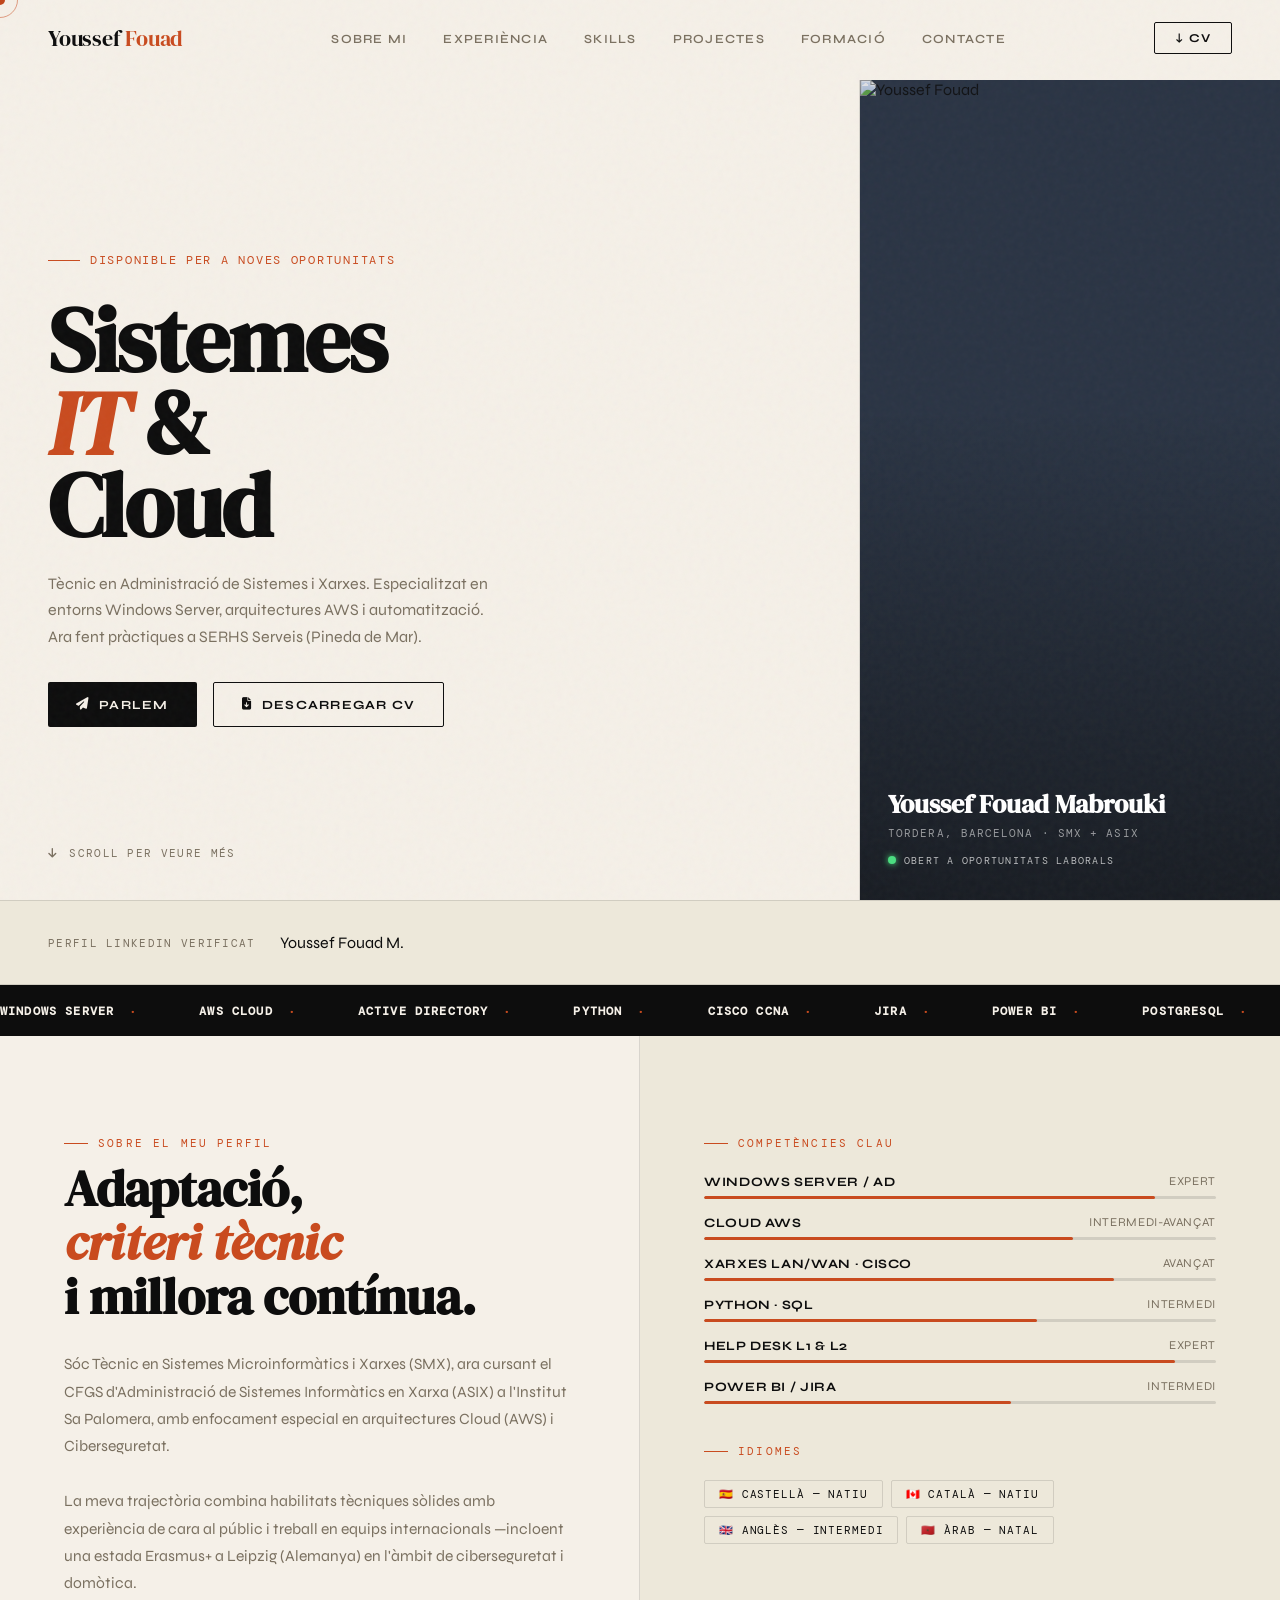
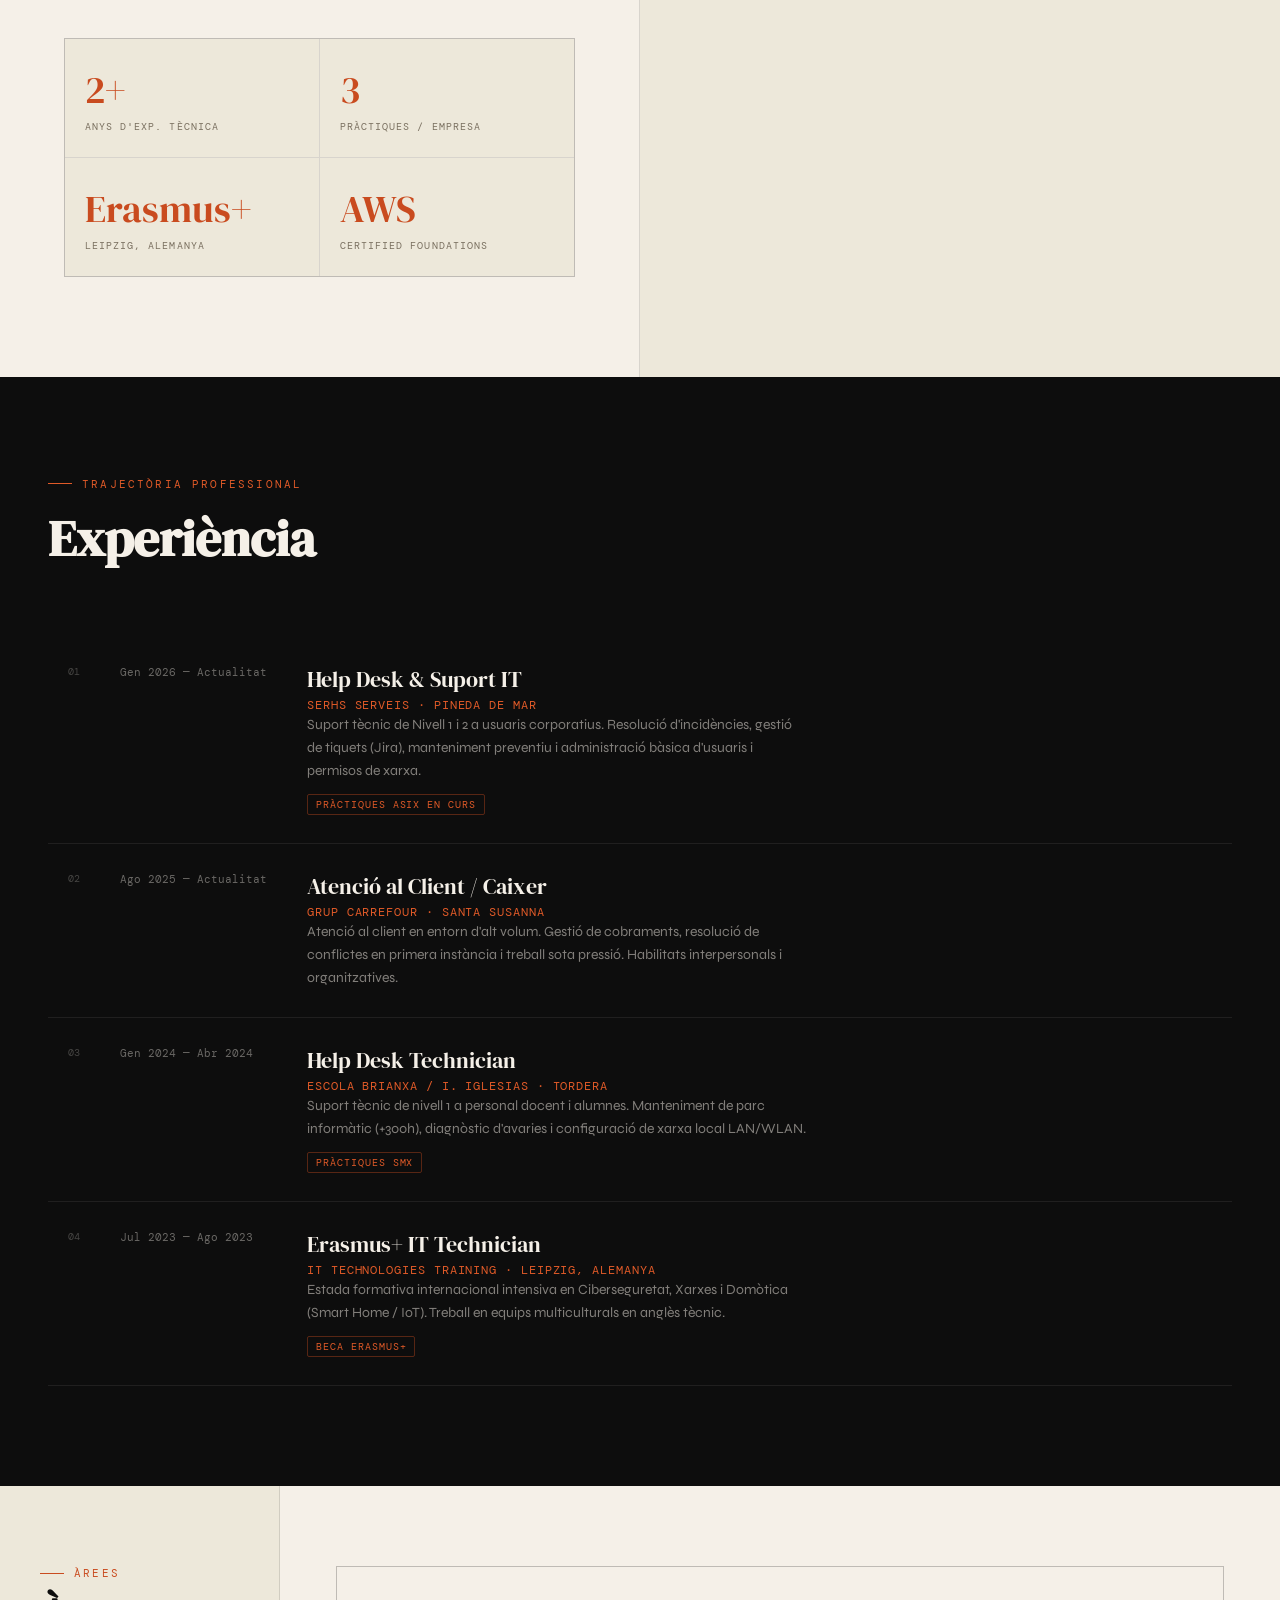
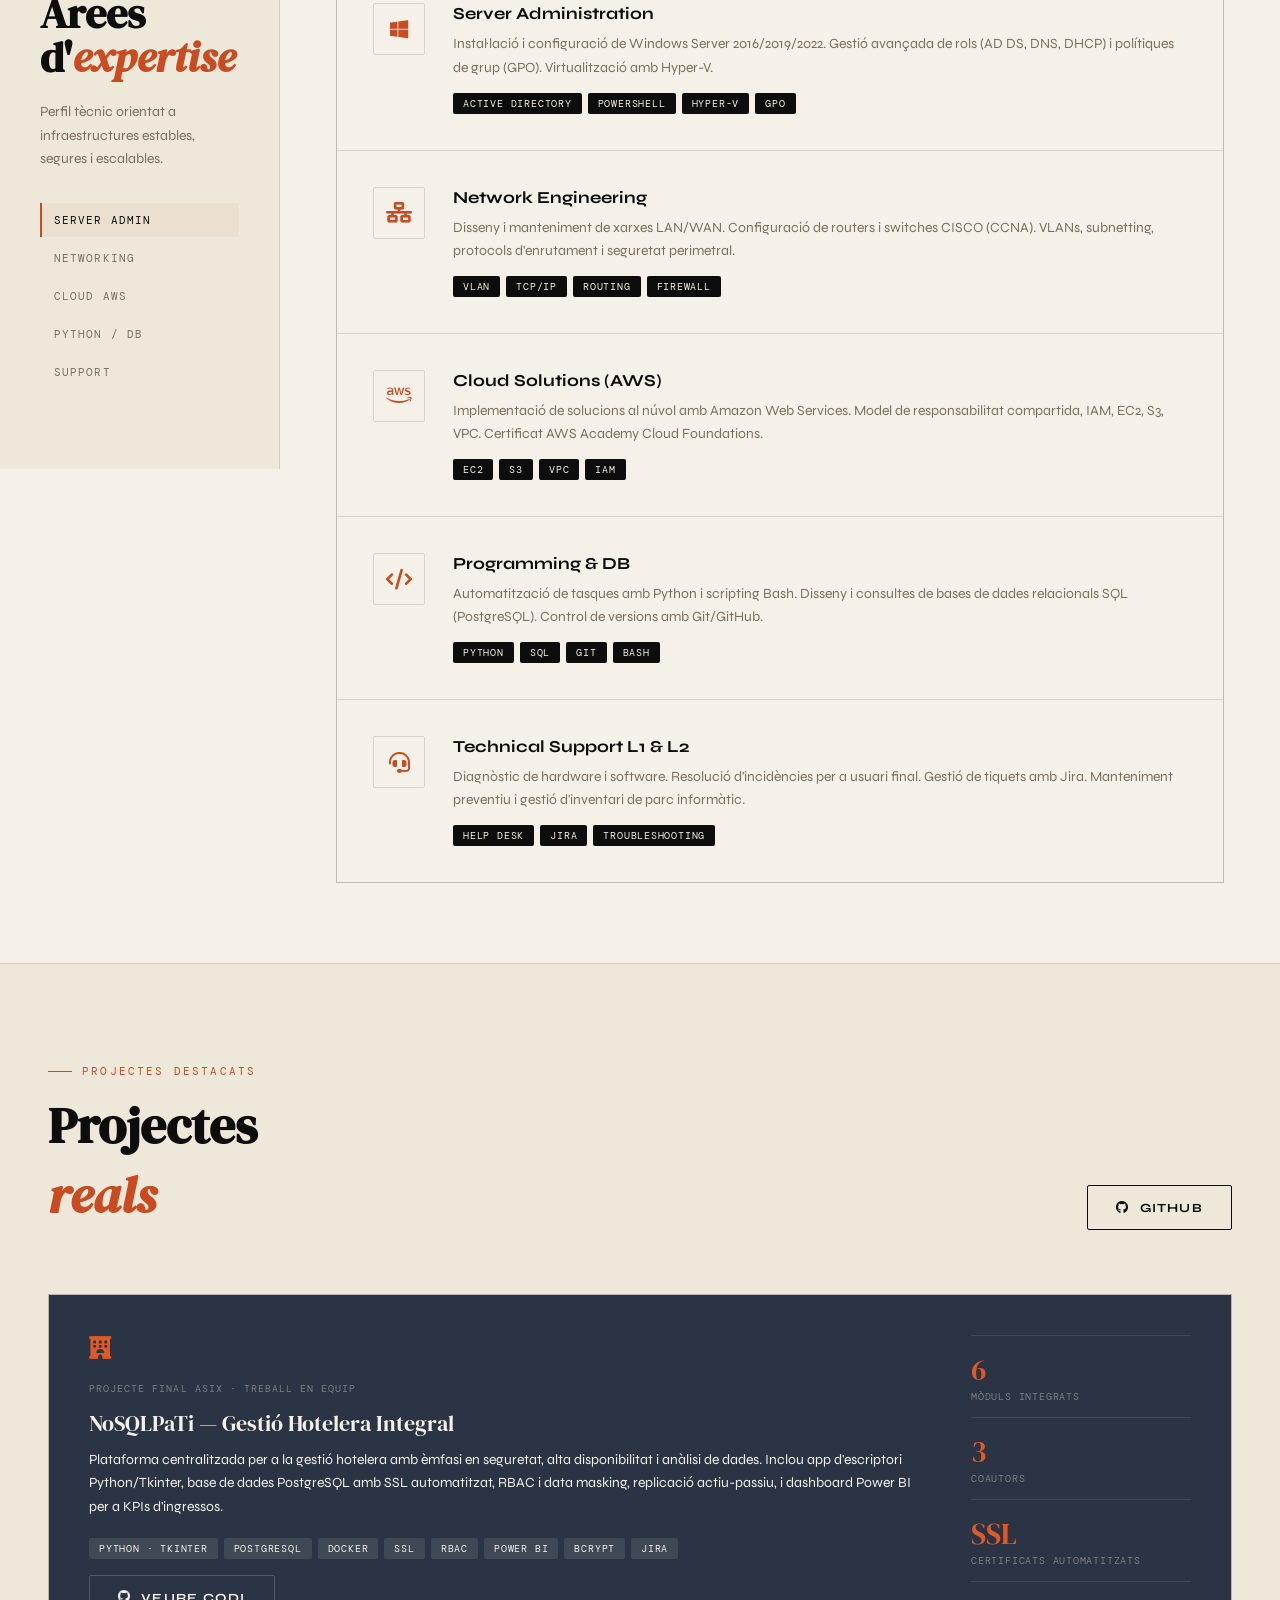
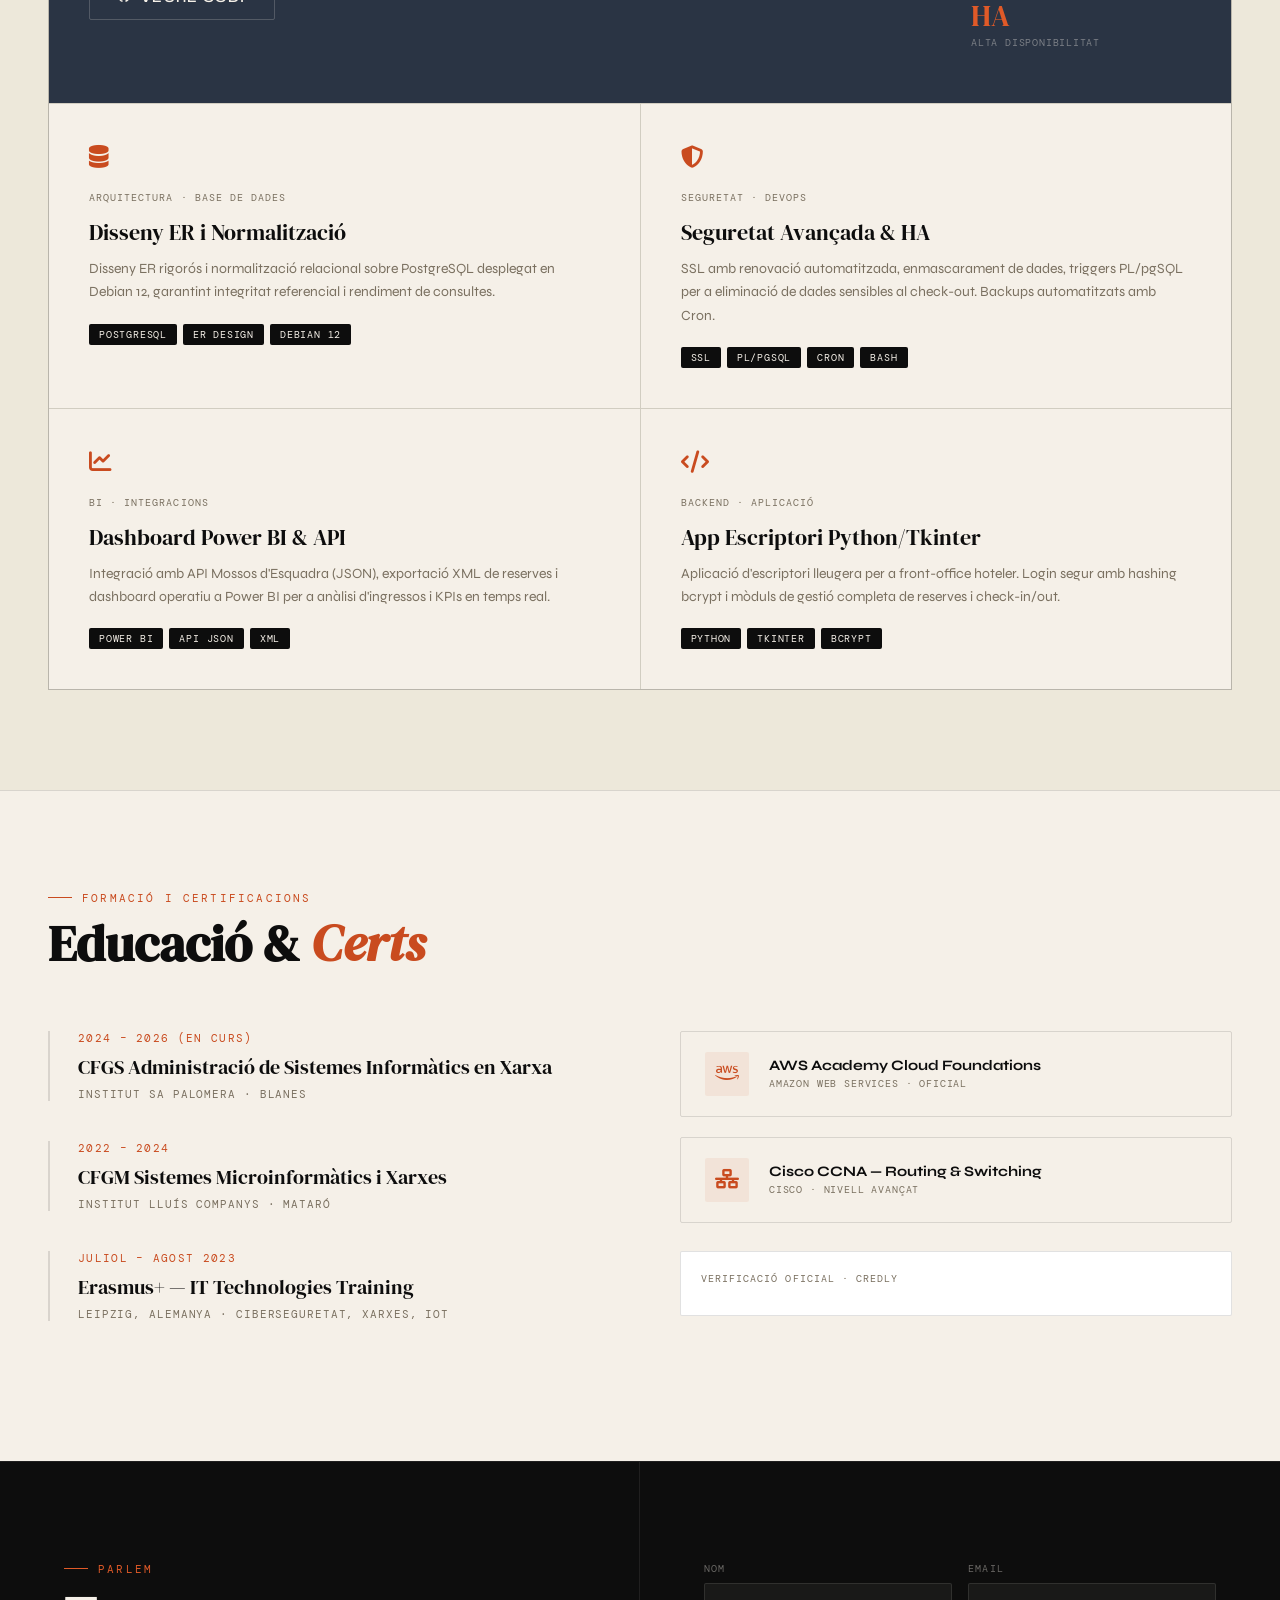
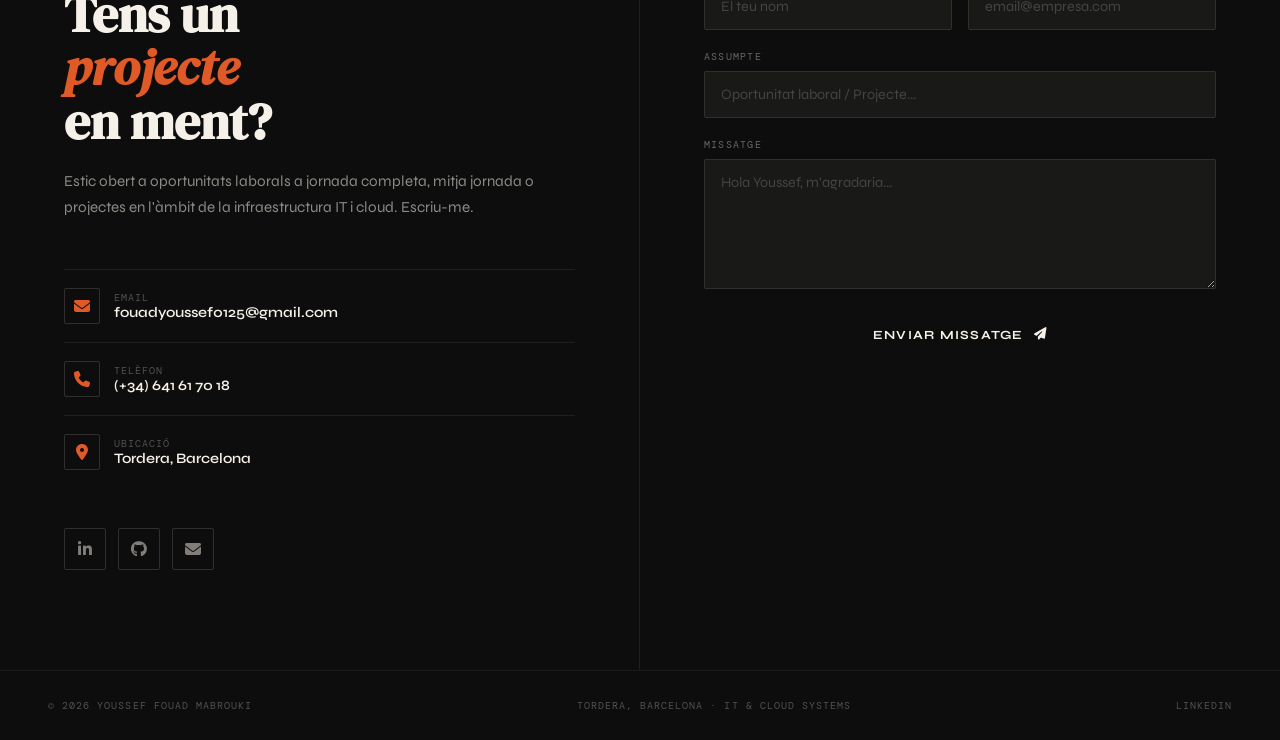
==== commit a666f0ea: "Update print statement from 'Hello' to 'Goodbye'" ====
--- a/index.html
+++ b/index.html
@@ -1000,37 +1000,6 @@
       .projects { padding: 64px 24px; }
       footer { flex-direction: column; gap: 12px; text-align: center; padding: 24px; }
     }
-
-    /* =============================================
-       LANGUAGE SWITCHER
-    ============================================= */
-    .lang-switcher-btns {
-      display: flex; gap: 4px;
-    }
-    .lang-btn {
-      background: transparent;
-      border: 1px solid rgba(13,13,13,0.2);
-      color: var(--muted);
-      font-family: var(--mono);
-      font-size: 0.65rem;
-      font-weight: 600;
-      letter-spacing: 0.1em;
-      padding: 5px 9px;
-      border-radius: 2px;
-      cursor: pointer;
-      transition: all 0.2s;
-    }
-    .lang-btn:hover { border-color: var(--rust); color: var(--rust); }
-    .lang-btn.active { background: var(--rust); border-color: var(--rust); color: white; }
-    @media (max-width: 768px) {
-      .lang-switcher-btns { order: -1; }
-    }
-
-    /* Hide/show i18n elements */
-    [data-lang] { display: none !important; }
-    [data-lang].lang-active { display: block !important; }
-    span[data-lang].lang-active { display: inline !important; }
-    li[data-lang].lang-active { display: list-item !important; }
   </style>
 </head>
 <body>
@@ -1043,19 +1012,14 @@
   <nav class="nav" id="navbar">
     <div class="nav-logo">Youssef <span>Fouad</span></div>
     <ul class="nav-links" id="navLinks">
-      <li><a href="#about" onclick="closeNav()" data-i18n="nav_about">Sobre mi</a></li>
-      <li><a href="#experience" onclick="closeNav()" data-i18n="nav_exp">Experiència</a></li>
-      <li><a href="#competencies" onclick="closeNav()" data-i18n="nav_skills">Habilitats</a></li>
-      <li><a href="#projects" onclick="closeNav()" data-i18n="nav_projects">Projectes</a></li>
-      <li><a href="#education" onclick="closeNav()" data-i18n="nav_edu">Formació</a></li>
-      <li><a href="#contact" onclick="closeNav()" data-i18n="nav_contact">Contacte</a></li>
+      <li><a href="#about" onclick="closeNav()">Sobre mi</a></li>
+      <li><a href="#experience" onclick="closeNav()">Experiència</a></li>
+      <li><a href="#competencies" onclick="closeNav()">Skills</a></li>
+      <li><a href="#projects" onclick="closeNav()">Projectes</a></li>
+      <li><a href="#education" onclick="closeNav()">Formació</a></li>
+      <li><a href="#contact" onclick="closeNav()">Contacte</a></li>
     </ul>
-    <div class="lang-switcher-btns">
-      <button class="lang-btn active" onclick="setLang('ca')">CA</button>
-      <button class="lang-btn" onclick="setLang('es')">ES</button>
-      <button class="lang-btn" onclick="setLang('en')">EN</button>
-    </div>
-    <a href="https://github.com/yousseffouad12/youssef_cv/raw/main/YoussefFouadMabrouki_CV.pdf" class="nav-cta" rel="noopener noreferrer" data-i18n="nav_cv">↓ CV</a>
+    <a href="https://github.com/yousseffouad12/youssef_cv/raw/main/YoussefFouadMabrouki_CV.pdf" class="nav-cta" rel="noopener noreferrer">↓ CV</a>
     <button class="mobile-tog" id="mobileTog" aria-label="Menu">
       <i class="fa-solid fa-bars" id="togIcon"></i>
     </button>
@@ -1064,38 +1028,21 @@
   <!-- HERO -->
   <section class="hero" id="top">
     <div class="hero-left">
-      <div class="hero-tag">
-        <span data-lang="ca" class="lang-active">Disponible per a noves oportunitats</span>
-        <span data-lang="es">Disponible para nuevas oportunidades</span>
-        <span data-lang="en">Available for new opportunities</span>
-      </div>
+      <div class="hero-tag">Disponible per a noves oportunitats</div>
       <h1 class="hero-title">
-        <span data-lang="ca" class="lang-active">Sistemes<br/><em>IT</em> &amp;<br/>Cloud</span>
-        <span data-lang="es">Sistemas<br/><em>IT</em> &amp;<br/>Cloud</span>
-        <span data-lang="en">IT &amp;<br/><em>Cloud</em><br/>Systems</span>
+        Sistemes<br/>
+        <em>IT</em> &amp;<br/>
+        Cloud
       </h1>
       <p class="hero-subtitle">
-        <span data-lang="ca" class="lang-active">Tècnic en Administració de Sistemes i Xarxes. Especialitzat en entorns Windows Server, arquitectures AWS i automatització. Ara fent pràctiques a SERHS Serveis (Pineda de Mar).</span>
-        <span data-lang="es">Técnico en Administración de Sistemas y Redes. Especializado en entornos Windows Server, arquitecturas AWS y automatización. Actualmente en prácticas en SERHS Serveis (Pineda de Mar).</span>
-        <span data-lang="en">Systems and Networks Administration Technician. Specialized in Windows Server environments, AWS architectures and automation. Currently on internship at SERHS Serveis (Pineda de Mar).</span>
+        Tècnic en Administració de Sistemes i Xarxes. Especialitzat en entorns Windows Server, arquitectures AWS i automatització. Ara fent pràctiques a SERHS Serveis (Pineda de Mar).
       </p>
       <div class="hero-actions">
-        <a href="#contact" class="btn-dark"><i class="fa-solid fa-paper-plane"></i>
-        <span data-lang="ca" class="lang-active">Parlem</span>
-        <span data-lang="es">Hablemos</span>
-        <span data-lang="en">Let's Talk</span>
-      </a>
-        <a href="https://github.com/yousseffouad12/youssef_cv/raw/main/YoussefFouadMabrouki_CV.pdf" class="btn-outline" rel="noopener noreferrer"><i class="fa-solid fa-file-arrow-down"></i>
-        <span data-lang="ca" class="lang-active">Descarregar CV</span>
-        <span data-lang="es">Descargar CV</span>
-        <span data-lang="en">Download CV</span>
-      </a>
+        <a href="#contact" class="btn-dark"><i class="fa-solid fa-paper-plane"></i> Parlem</a>
+        <a href="https://github.com/yousseffouad12/youssef_cv/raw/main/YoussefFouadMabrouki_CV.pdf" class="btn-outline" rel="noopener noreferrer"><i class="fa-solid fa-file-arrow-down"></i> Descarregar CV</a>
       </div>
       <div class="hero-scroll-hint">
-        <i class="fa-solid fa-arrow-down"></i>
-        <span data-lang="ca" class="lang-active">Scroll per veure més</span>
-        <span data-lang="es">Desplázate para ver más</span>
-        <span data-lang="en">Scroll to see more</span>
+        <i class="fa-solid fa-arrow-down"></i> Scroll per veure més
       </div>
     </div>
     <div class="hero-right">
@@ -1104,22 +1051,14 @@
       <div class="hero-right-label">
         <h3>Youssef Fouad Mabrouki</h3>
         <p>Tordera, Barcelona · SMX + ASIX</p>
-        <div class="avail-dot">
-          <span data-lang="ca" class="lang-active">Obert a oportunitats laborals</span>
-          <span data-lang="es">Abierto a oportunidades laborales</span>
-          <span data-lang="en">Open to job opportunities</span>
-        </div>
+        <div class="avail-dot">Obert a oportunitats laborals</div>
       </div>
     </div>
   </section>
 
   <!-- LinkedIn Badge Section -->
   <div class="linkedin-badge-section">
-    <span class="badge-label">
-      <span data-lang="ca" class="lang-active">Perfil LinkedIn verificat</span>
-      <span data-lang="es">Perfil LinkedIn verificado</span>
-      <span data-lang="en">Verified LinkedIn profile</span>
-    </span>
+    <span class="badge-label">Perfil LinkedIn verificat</span>
     <div class="badge-base LI-profile-badge" data-locale="es_ES" data-size="medium" data-theme="light" data-type="VERTICAL" data-vanity="youssef-fouad-mabrouki-12275630a" data-version="v1">
       <a class="badge-base__link LI-simple-link" href="https://es.linkedin.com/in/youssef-fouad-mabrouki-12275630a?trk=profile-badge">Youssef Fouad M.</a>
     </div>
@@ -1159,39 +1098,25 @@
   <!-- ABOUT -->
   <section id="about" class="about">
     <div class="about-left">
-      <div class="section-label reveal">
-        <span data-lang="ca" class="lang-active">Sobre el meu perfil</span>
-        <span data-lang="es">Sobre mi perfil</span>
-        <span data-lang="en">About me</span>
-      </div>
+      <div class="section-label reveal">Sobre el meu perfil</div>
       <h2 class="about-title reveal reveal-delay-1">
-        <span data-lang="ca" class="lang-active">Adaptació,<br/> <em>criteri tècnic</em><br/> i millora contínua.</span>
-        <span data-lang="es">Adaptación,<br/> <em>criterio técnico</em><br/> y mejora continua.</span>
-        <span data-lang="en">Adaptability,<br/> <em>technical judgment</em><br/> and continuous growth.</span>
+        Adaptació,<br/> <em>criteri tècnic</em><br/> i millora contínua.
       </h2>
       <p class="about-body reveal reveal-delay-2">
-        <span data-lang="ca" class="lang-active">Sóc Tècnic en Sistemes Microinformàtics i Xarxes (SMX), ara cursant el CFGS d'Administració de Sistemes Informàtics en Xarxa (ASIX) a l'Institut Sa Palomera, amb enfocament especial en arquitectures Cloud (AWS) i Ciberseguretat.</span>
-        <span data-lang="es">Soy Técnico en Sistemas Microinformáticos y Redes (SMX), actualmente cursando el CFGS de Administración de Sistemas Informáticos en Red (ASIX) en el Institut Sa Palomera, con enfoque especial en arquitecturas Cloud (AWS) y Ciberseguridad.</span>
-        <span data-lang="en">I am a Microcomputer Systems and Networks Technician (SMX), currently studying the CFGS in Networked Computer Systems Administration (ASIX) at Institut Sa Palomera, with a special focus on Cloud architectures (AWS) and Cybersecurity.</span>
+        Sóc Tècnic en Sistemes Microinformàtics i Xarxes (SMX), ara cursant el CFGS d'Administració de Sistemes Informàtics en Xarxa (ASIX) a l'Institut Sa Palomera, amb enfocament especial en arquitectures Cloud (AWS) i Ciberseguretat.
       </p>
       <p class="about-body reveal reveal-delay-2">
-        <span data-lang="ca" class="lang-active">La meva trajectòria combina habilitats tècniques sòlides amb experiència de cara al públic i treball en equips internacionals —incloent una estada Erasmus+ a Leipzig (Alemanya) en l'àmbit de ciberseguretat i domòtica.</span>
-        <span data-lang="es">Mi trayectoria combina sólidas habilidades técnicas con experiencia de cara al público y trabajo en equipos internacionales —incluyendo una estancia Erasmus+ en Leipzig (Alemania) en el ámbito de la ciberseguridad y la domótica.</span>
-        <span data-lang="en">My career combines solid technical skills with customer-facing experience and work in international teams —including an Erasmus+ stay in Leipzig (Germany) focused on cybersecurity and home automation.</span>
+        La meva trajectòria combina habilitats tècniques sòlides amb experiència de cara al públic i treball en equips internacionals —incloent una estada Erasmus+ a Leipzig (Alemanya) en l'àmbit de ciberseguretat i domòtica.
       </p>
       <div class="stat-grid reveal reveal-delay-3">
-        <div class="stat-cell"><div class="stat-num">2+</div><div class="stat-desc"><span data-lang="ca" class="lang-active">Anys d'exp. tècnica</span><span data-lang="es">Años de exp. técnica</span><span data-lang="en">Years tech exp.</span></div></div>
-        <div class="stat-cell"><div class="stat-num">3</div><div class="stat-desc"><span data-lang="ca" class="lang-active">Pràctiques / Empresa</span><span data-lang="es">Prácticas / Empresa</span><span data-lang="en">Internships / Jobs</span></div></div>
-        <div class="stat-cell"><div class="stat-num">Erasmus+</div><div class="stat-desc"><span data-lang="ca" class="lang-active">Leipzig, Alemanya</span><span data-lang="es">Leipzig, Alemania</span><span data-lang="en">Leipzig, Germany</span></div></div>
-        <div class="stat-cell"><div class="stat-num">AWS</div><div class="stat-desc"><span data-lang="ca" class="lang-active">Certificat Foundations</span><span data-lang="es">Certificado Foundations</span><span data-lang="en">Certified Foundations</span></div></div>
+        <div class="stat-cell"><div class="stat-num">2+</div><div class="stat-desc">Anys d'exp. tècnica</div></div>
+        <div class="stat-cell"><div class="stat-num">3</div><div class="stat-desc">Pràctiques / Empresa</div></div>
+        <div class="stat-cell"><div class="stat-num">Erasmus+</div><div class="stat-desc">Leipzig, Alemanya</div></div>
+        <div class="stat-cell"><div class="stat-num">AWS</div><div class="stat-desc">Certified Foundations</div></div>
       </div>
     </div>
     <div class="about-right">
-      <div class="section-label reveal">
-        <span data-lang="ca" class="lang-active">Competències clau</span>
-        <span data-lang="es">Competencias clave</span>
-        <span data-lang="en">Key skills</span>
-      </div>
+      <div class="section-label reveal">Competències clau</div>
       <div class="skill-list" style="margin-top:24px;">
         <div class="skill-row reveal">
           <div class="skill-name">Windows Server / AD <span>Expert</span></div>
@@ -1219,86 +1144,58 @@
         </div>
       </div>
       <div class="lang-chips reveal reveal-delay-3" style="margin-top:40px;">
-        <div class="section-label" style="width:100%; margin-bottom:14px;">
-          <span data-lang="ca" class="lang-active">Idiomes</span>
-          <span data-lang="es">Idiomas</span>
-          <span data-lang="en">Languages</span>
-        </div>
-        <span class="lang-chip">🇪🇸 <span data-lang="ca" class="lang-active">Castellà</span><span data-lang="es">Castellano</span><span data-lang="en">Spanish</span> — <span data-lang="ca" class="lang-active">Natiu</span><span data-lang="es">Nativo</span><span data-lang="en">Native</span></span>
-        <span class="lang-chip">🇨🇦 <span data-lang="ca" class="lang-active">Català</span><span data-lang="es">Catalán</span><span data-lang="en">Catalan</span> — <span data-lang="ca" class="lang-active">Natiu</span><span data-lang="es">Nativo</span><span data-lang="en">Native</span></span>
-        <span class="lang-chip">🇬🇧 <span data-lang="ca" class="lang-active">Anglès</span><span data-lang="es">Inglés</span><span data-lang="en">English</span> — <span data-lang="ca" class="lang-active">Intermedi</span><span data-lang="es">Intermedio</span><span data-lang="en">Intermediate</span></span>
-        <span class="lang-chip">🇲🇦 <span data-lang="ca" class="lang-active">Àrab</span><span data-lang="es">Árabe</span><span data-lang="en">Arabic</span> — <span data-lang="ca" class="lang-active">Natiu</span><span data-lang="es">Nativo</span><span data-lang="en">Native</span></span>
+        <div class="section-label" style="width:100%; margin-bottom:14px;">Idiomes</div>
+        <span class="lang-chip">🇪🇸 Castellà — Natiu</span>
+        <span class="lang-chip">🇨🇦 Català — Natiu</span>
+        <span class="lang-chip">🇬🇧 Anglès — Intermedi</span>
+        <span class="lang-chip">🇲🇦 Àrab — Natal</span>
       </div>
     </div>
   </section>
 
   <!-- EXPERIENCE -->
   <section id="experience" class="experience">
-    <div class="section-label reveal">
-      <span data-lang="ca" class="lang-active">Trajectòria professional</span>
-      <span data-lang="es">Trayectoria profesional</span>
-      <span data-lang="en">Professional journey</span>
-    </div>
-    <h2 class="exp-title reveal reveal-delay-1">
-      <span data-lang="ca" class="lang-active">Experiència</span>
-      <span data-lang="es">Experiencia</span>
-      <span data-lang="en">Experience</span>
-    </h2>
+    <div class="section-label reveal">Trajectòria professional</div>
+    <h2 class="exp-title reveal reveal-delay-1">Experiència</h2>
     <table class="exp-table">
       <tbody>
         <tr class="reveal">
           <td class="exp-num">01</td>
-          <td class="exp-date"><span data-lang="ca" class="lang-active">Gen 2026 — Actualitat</span><span data-lang="es">Ene 2026 — Actualidad</span><span data-lang="en">Jan 2026 — Present</span></td>
+          <td class="exp-date">Gen 2026 — Actualitat</td>
           <td>
-            <div class="exp-role"><span data-lang="ca" class="lang-active">Help Desk &amp; Suport IT</span><span data-lang="es">Help Desk &amp; Soporte IT</span><span data-lang="en">Help Desk &amp; IT Support</span></div>
+            <div class="exp-role">Help Desk &amp; Suport IT</div>
             <div class="exp-company">SERHS Serveis · Pineda de Mar</div>
-            <p class="exp-desc">
-      <span data-lang="ca" class="lang-active">Suport tècnic de Nivell 1 i 2 a usuaris corporatius. Resolució d'incidències, gestió de tiquets (Jira), manteniment preventiu i administració bàsica d'usuaris i permisos de xarxa.</span>
-      <span data-lang="es">Soporte técnico de Nivel 1 y 2 a usuarios corporativos. Resolución de incidencias, gestión de tickets (Jira), mantenimiento preventivo y administración básica de usuarios y permisos de red.</span>
-      <span data-lang="en">Level 1 and 2 technical support for corporate users. Incident resolution, ticket management (Jira), preventive maintenance and basic user and network permissions administration.</span>
-    </p>
-            <span class="exp-badge"><span data-lang="ca" class="lang-active">Pràctiques ASIX en curs</span><span data-lang="es">Prácticas ASIX en curso</span><span data-lang="en">ASIX internship ongoing</span></span>
+            <p class="exp-desc">Suport tècnic de Nivell 1 i 2 a usuaris corporatius. Resolució d'incidències, gestió de tiquets (Jira), manteniment preventiu i administració bàsica d'usuaris i permisos de xarxa.</p>
+            <span class="exp-badge">Pràctiques ASIX en curs</span>
           </td>
         </tr>
         <tr class="reveal reveal-delay-1">
           <td class="exp-num">02</td>
-          <td class="exp-date"><span data-lang="ca" class="lang-active">Ago 2025 — Actualitat</span><span data-lang="es">Ago 2025 — Actualidad</span><span data-lang="en">Aug 2025 — Present</span></td>
+          <td class="exp-date">Ago 2025 — Actualitat</td>
           <td>
-            <div class="exp-role"><span data-lang="ca" class="lang-active">Atenció al Client / Caixer</span><span data-lang="es">Atención al Cliente / Cajero</span><span data-lang="en">Customer Service / Cashier</span></div>
+            <div class="exp-role">Atenció al Client / Caixer</div>
             <div class="exp-company">Grup Carrefour · Santa Susanna</div>
-            <p class="exp-desc">
-      <span data-lang="ca" class="lang-active">Atenció al client en entorn d'alt volum. Gestió de cobraments, resolució de conflictes en primera instància i treball sota pressió. Habilitats interpersonals i organitzatives.</span>
-      <span data-lang="es">Atención al cliente en entorno de alto volumen. Gestión de cobros, resolución de conflictos en primera instancia y trabajo bajo presión. Habilidades interpersonales y organizativas.</span>
-      <span data-lang="en">Customer service in a high-volume environment. Payment processing, first-instance conflict resolution and working under pressure. Interpersonal and organisational skills.</span>
-    </p>
+            <p class="exp-desc">Atenció al client en entorn d'alt volum. Gestió de cobraments, resolució de conflictes en primera instància i treball sota pressió. Habilitats interpersonals i organitzatives.</p>
           </td>
         </tr>
         <tr class="reveal reveal-delay-2">
           <td class="exp-num">03</td>
-          <td class="exp-date"><span data-lang="ca" class="lang-active">Gen 2024 — Abr 2024</span><span data-lang="es">Ene 2024 — Abr 2024</span><span data-lang="en">Jan 2024 — Apr 2024</span></td>
+          <td class="exp-date">Gen 2024 — Abr 2024</td>
           <td>
             <div class="exp-role">Help Desk Technician</div>
             <div class="exp-company">Escola Brianxa / I. Iglesias · Tordera</div>
-            <p class="exp-desc">
-      <span data-lang="ca" class="lang-active">Suport tècnic de nivell 1 a personal docent i alumnes. Manteniment de parc informàtic (+300h), diagnòstic d'avaries i configuració de xarxa local LAN/WLAN.</span>
-      <span data-lang="es">Soporte técnico de nivel 1 a personal docente y alumnos. Mantenimiento del parque informático (+300h), diagnóstico de averías y configuración de red local LAN/WLAN.</span>
-      <span data-lang="en">Level 1 technical support for teaching staff and students. IT equipment maintenance (+300h), fault diagnosis and LAN/WLAN local network configuration.</span>
-    </p>
-            <span class="exp-badge"><span data-lang="ca" class="lang-active">Pràctiques SMX</span><span data-lang="es">Prácticas SMX</span><span data-lang="en">SMX internship</span></span>
+            <p class="exp-desc">Suport tècnic de nivell 1 a personal docent i alumnes. Manteniment de parc informàtic (+300h), diagnòstic d'avaries i configuració de xarxa local LAN/WLAN.</p>
+            <span class="exp-badge">Pràctiques SMX</span>
           </td>
         </tr>
         <tr class="reveal reveal-delay-3">
           <td class="exp-num">04</td>
-          <td class="exp-date"><span data-lang="ca" class="lang-active">Jul 2023 — Ago 2023</span><span data-lang="es">Jul 2023 — Ago 2023</span><span data-lang="en">Jul 2023 — Aug 2023</span></td>
+          <td class="exp-date">Jul 2023 — Ago 2023</td>
           <td>
             <div class="exp-role">Erasmus+ IT Technician</div>
             <div class="exp-company">IT Technologies Training · Leipzig, Alemanya</div>
-            <p class="exp-desc">
-      <span data-lang="ca" class="lang-active">Estada formativa internacional intensiva en Ciberseguretat, Xarxes i Domòtica (Smart Home / IoT). Treball en equips multiculturals en anglès tècnic.</span>
-      <span data-lang="es">Estancia formativa internacional intensiva en Ciberseguridad, Redes y Domótica (Smart Home / IoT). Trabajo en equipos multiculturales en inglés técnico.</span>
-      <span data-lang="en">Intensive international training placement in Cybersecurity, Networks and Home Automation (Smart Home / IoT). Working in multicultural teams using technical English.</span>
-    </p>
-            <span class="exp-badge"><span data-lang="ca" class="lang-active">Beca Erasmus+</span><span data-lang="es">Beca Erasmus+</span><span data-lang="en">Erasmus+ Grant</span></span>
+            <p class="exp-desc">Estada formativa internacional intensiva en Ciberseguretat, Xarxes i Domòtica (Smart Home / IoT). Treball en equips multiculturals en anglès tècnic.</p>
+            <span class="exp-badge">Beca Erasmus+</span>
           </td>
         </tr>
       </tbody>
@@ -1308,9 +1205,9 @@
   <!-- COMPETENCIES -->
   <section id="competencies" class="comp">
     <div class="comp-sidebar">
-      <div class="section-label"><span data-lang="ca" class="lang-active">Àrees</span><span data-lang="es">Áreas</span><span data-lang="en">Areas</span></div>
-      <h2 class="comp-title"><span data-lang="ca" class="lang-active">Àrees d'<em>expertesa</em></span><span data-lang="es">Áreas de <em>expertise</em></span><span data-lang="en">Areas of <em>expertise</em></span></h2>
-      <p class="comp-intro"><span data-lang="ca" class="lang-active">Perfil tècnic orientat a infraestructures estables, segures i escalables.</span><span data-lang="es">Perfil técnico orientado a infraestructuras estables, seguras y escalables.</span><span data-lang="en">Technical profile focused on stable, secure and scalable infrastructures.</span></p>
+      <div class="section-label">Àrees</div>
+      <h2 class="comp-title">Àrees d'<em>expertise</em></h2>
+      <p class="comp-intro">Perfil tècnic orientat a infraestructures estables, segures i escalables.</p>
       <div class="comp-nav">
         <div class="comp-nav-item active">Server Admin</div>
         <div class="comp-nav-item">Networking</div>
@@ -1325,7 +1222,7 @@
           <div class="comp-card-icon"><i class="fa-brands fa-windows"></i></div>
           <div>
             <h3>Server Administration</h3>
-            <p><span data-lang="ca" class="lang-active">Instal·lació i configuració de Windows Server 2016/2019/2022. Gestió avançada de rols (AD DS, DNS, DHCP) i polítiques de grup (GPO). Virtualització amb Hyper-V.</span><span data-lang="es">Instalación y configuración de Windows Server 2016/2019/2022. Gestión avanzada de roles (AD DS, DNS, DHCP) y políticas de grupo (GPO). Virtualización con Hyper-V.</span><span data-lang="en">Installation and configuration of Windows Server 2016/2019/2022. Advanced role management (AD DS, DNS, DHCP) and group policies (GPO). Hyper-V virtualisation.</span></p>
+            <p>Instal·lació i configuració de Windows Server 2016/2019/2022. Gestió avançada de rols (AD DS, DNS, DHCP) i polítiques de grup (GPO). Virtualització amb Hyper-V.</p>
             <div class="tag-row">
               <span class="tag">Active Directory</span>
               <span class="tag">PowerShell</span>
@@ -1338,7 +1235,7 @@
           <div class="comp-card-icon"><i class="fa-solid fa-network-wired"></i></div>
           <div>
             <h3>Network Engineering</h3>
-            <p><span data-lang="ca" class="lang-active">Disseny i manteniment de xarxes LAN/WAN. Configuració de routers i switches CISCO (CCNA). VLANs, subnetting, protocols d'enrutament i seguretat perimetral.</span><span data-lang="es">Diseño y mantenimiento de redes LAN/WAN. Configuración de routers y switches CISCO (CCNA). VLANs, subnetting, protocolos de enrutamiento y seguridad perimetral.</span><span data-lang="en">LAN/WAN network design and maintenance. CISCO router and switch configuration (CCNA). VLANs, subnetting, routing protocols and perimeter security.</span></p>
+            <p>Disseny i manteniment de xarxes LAN/WAN. Configuració de routers i switches CISCO (CCNA). VLANs, subnetting, protocols d'enrutament i seguretat perimetral.</p>
             <div class="tag-row">
               <span class="tag">VLAN</span>
               <span class="tag">TCP/IP</span>
@@ -1351,7 +1248,7 @@
           <div class="comp-card-icon"><i class="fa-brands fa-aws"></i></div>
           <div>
             <h3>Cloud Solutions (AWS)</h3>
-            <p><span data-lang="ca" class="lang-active">Implementació de solucions al núvol amb Amazon Web Services. Model de responsabilitat compartida, IAM, EC2, S3, VPC. Certificat AWS Academy Cloud Foundations.</span><span data-lang="es">Implementación de soluciones en la nube con Amazon Web Services. Modelo de responsabilidad compartida, IAM, EC2, S3, VPC. Certificado AWS Academy Cloud Foundations.</span><span data-lang="en">Cloud solution deployment with Amazon Web Services. Shared responsibility model, IAM, EC2, S3, VPC. AWS Academy Cloud Foundations certified.</span></p>
+            <p>Implementació de solucions al núvol amb Amazon Web Services. Model de responsabilitat compartida, IAM, EC2, S3, VPC. Certificat AWS Academy Cloud Foundations.</p>
             <div class="tag-row">
               <span class="tag">EC2</span>
               <span class="tag">S3</span>
@@ -1364,7 +1261,7 @@
           <div class="comp-card-icon"><i class="fa-solid fa-code"></i></div>
           <div>
             <h3>Programming &amp; DB</h3>
-            <p><span data-lang="ca" class="lang-active">Automatització de tasques amb Python i scripting Bash. Disseny i consultes de bases de dades relacionals SQL (PostgreSQL). Control de versions amb Git/GitHub.</span><span data-lang="es">Automatización de tareas con Python y scripting Bash. Diseño y consultas de bases de datos relacionales SQL (PostgreSQL). Control de versiones con Git/GitHub.</span><span data-lang="en">Task automation with Python and Bash scripting. Relational SQL database design and querying (PostgreSQL). Version control with Git/GitHub.</span></p>
+            <p>Automatització de tasques amb Python i scripting Bash. Disseny i consultes de bases de dades relacionals SQL (PostgreSQL). Control de versions amb Git/GitHub.</p>
             <div class="tag-row">
               <span class="tag">Python</span>
               <span class="tag">SQL</span>
@@ -1377,7 +1274,7 @@
           <div class="comp-card-icon"><i class="fa-solid fa-headset"></i></div>
           <div>
             <h3>Technical Support L1 &amp; L2</h3>
-            <p><span data-lang="ca" class="lang-active">Diagnòstic de hardware i software. Resolució d'incidències per a usuari final. Gestió de tiquets amb Jira. Manteniment preventiu i gestió d'inventari de parc informàtic.</span><span data-lang="es">Diagnóstico de hardware y software. Resolución de incidencias para usuario final. Gestión de tickets con Jira. Mantenimiento preventivo y gestión de inventario de parque informático.</span><span data-lang="en">Hardware and software diagnostics. End-user incident resolution. Ticket management with Jira. Preventive maintenance and IT asset inventory management.</span></p>
+            <p>Diagnòstic de hardware i software. Resolució d'incidències per a usuari final. Gestió de tiquets amb Jira. Manteniment preventiu i gestió d'inventari de parc informàtic.</p>
             <div class="tag-row">
               <span class="tag">Help Desk</span>
               <span class="tag">Jira</span>
@@ -1393,8 +1290,8 @@
   <section id="projects" class="projects">
     <div class="proj-header">
       <div>
-        <div class="section-label reveal"><span data-lang="ca" class="lang-active">Projectes destacats</span><span data-lang="es">Proyectos destacados</span><span data-lang="en">Featured projects</span></div>
-        <h2 class="proj-title reveal reveal-delay-1"><span data-lang="ca" class="lang-active">Projectes<br/><em>reals</em></span><span data-lang="es">Proyectos<br/><em>reales</em></span><span data-lang="en">Real<br/><em>projects</em></span></h2>
+        <div class="section-label reveal">Projectes destacats</div>
+        <h2 class="proj-title reveal reveal-delay-1">Projectes<br/><em>reals</em></h2>
       </div>
       <a href="https://github.com/yousseffouad12" target="_blank" rel="noopener noreferrer" class="btn-outline reveal">
         <i class="fa-brands fa-github"></i> GitHub
@@ -1404,9 +1301,9 @@
       <div class="proj-wide reveal">
         <div class="proj-wide-text">
           <div class="proj-card-icon"><i class="fa-solid fa-hotel"></i></div>
-          <div class="proj-card-meta"><span data-lang="ca" class="lang-active">Projecte final ASIX · Treball en equip</span><span data-lang="es">Proyecto final ASIX · Trabajo en equipo</span><span data-lang="en">Final ASIX project · Team work</span></div>
+          <div class="proj-card-meta">Projecte final ASIX · Treball en equip</div>
           <div class="proj-card-title">NoSQLPaTi — Gestió Hotelera Integral</div>
-          <p class="proj-card-desc"><span data-lang="ca" class="lang-active">Plataforma centralitzada per a la gestió hotelera amb èmfasi en seguretat, alta disponibilitat i anàlisi de dades. Inclou app d'escriptori Python/Tkinter, base de dades PostgreSQL amb SSL automatitzat, RBAC i data masking, replicació actiu-passiu, i dashboard Power BI per a KPIs d'ingressos.</span><span data-lang="es">Plataforma centralizada para la gestión hotelera con énfasis en seguridad, alta disponibilidad y análisis de datos. Incluye app de escritorio Python/Tkinter, base de datos PostgreSQL con SSL automatizado, RBAC y data masking, replicación activo-pasivo y dashboard Power BI para KPIs de ingresos.</span><span data-lang="en">Centralised platform for hotel management with a focus on security, high availability and data analysis. Includes a Python/Tkinter desktop app, PostgreSQL database with automated SSL, RBAC and data masking, active-passive replication, and a Power BI dashboard for revenue KPIs.</span></p>
+          <p class="proj-card-desc">Plataforma centralitzada per a la gestió hotelera amb èmfasi en seguretat, alta disponibilitat i anàlisi de dades. Inclou app d'escriptori Python/Tkinter, base de dades PostgreSQL amb SSL automatitzat, RBAC i data masking, replicació actiu-passiu, i dashboard Power BI per a KPIs d'ingressos.</p>
           <div class="tag-row" style="margin-bottom:16px;">
             <span class="tag">Python · Tkinter</span>
             <span class="tag">PostgreSQL</span>
@@ -1461,14 +1358,14 @@
 
   <!-- EDUCATION & CERTS -->
   <section id="education" class="edu">
-    <div class="section-label reveal"><span data-lang="ca" class="lang-active">Formació i certificacions</span><span data-lang="es">Formación y certificaciones</span><span data-lang="en">Education &amp; certifications</span></div>
+    <div class="section-label reveal">Formació i certificacions</div>
     <h2 class="about-title reveal reveal-delay-1" style="font-family:var(--serif); font-size:clamp(2.2rem,4vw,3.4rem); margin-bottom:0;">
-      <span data-lang="ca" class="lang-active">Educació &amp; <em style="font-style:italic; color:var(--rust);">Certs</em></span><span data-lang="es">Educación &amp; <em style="font-style:italic; color:var(--rust);">Certs</em></span><span data-lang="en">Education &amp; <em style="font-style:italic; color:var(--rust);">Certs</em></span>
+      Educació &amp; <em style="font-style:italic; color:var(--rust);">Certs</em>
     </h2>
     <div class="edu-grid">
       <div>
         <div class="edu-item reveal">
-          <div class="edu-year"><span data-lang="ca" class="lang-active">2024 – 2026 (en curs)</span><span data-lang="es">2024 – 2026 (en curso)</span><span data-lang="en">2024 – 2026 (ongoing)</span></div>
+          <div class="edu-year">2024 – 2026 (en curs)</div>
           <div class="edu-name">CFGS Administració de Sistemes Informàtics en Xarxa</div>
           <div class="edu-school">Institut Sa Palomera · Blanes</div>
         </div>
@@ -1478,9 +1375,9 @@
           <div class="edu-school">Institut Lluís Companys · Mataró</div>
         </div>
         <div class="edu-item reveal reveal-delay-2">
-          <div class="edu-year"><span data-lang="ca" class="lang-active">Juliol – Agost 2023</span><span data-lang="es">Julio – Agosto 2023</span><span data-lang="en">July – August 2023</span></div>
+          <div class="edu-year">Juliol – Agost 2023</div>
           <div class="edu-name">Erasmus+ — IT Technologies Training</div>
-          <div class="edu-school"><span data-lang="ca" class="lang-active">Leipzig, Alemanya · Ciberseguretat, Xarxes, IoT</span><span data-lang="es">Leipzig, Alemania · Ciberseguridad, Redes, IoT</span><span data-lang="en">Leipzig, Germany · Cybersecurity, Networks, IoT</span></div>
+          <div class="edu-school">Leipzig, Alemanya · Ciberseguretat, Xarxes, IoT</div>
         </div>
       </div>
       <div>
@@ -1503,7 +1400,7 @@
 
         <!-- CREDLY BADGE -->
         <div class="credly-wrap reveal reveal-delay-2">
-          <div class="credly-label"><span data-lang="ca" class="lang-active">Verificació oficial · Credly</span><span data-lang="es">Verificación oficial · Credly</span><span data-lang="en">Official verification · Credly</span></div>
+          <div class="credly-label">Verificació oficial · Credly</div>
           <div data-iframe-width="150" data-iframe-height="270"
                data-share-badge-id="ea94ab6d-841e-48dd-8ad8-427c157fb4d7"
                data-share-badge-host="https://www.credly.com"></div>
@@ -1516,17 +1413,9 @@
   <!-- CONTACT -->
   <section id="contact" class="contact">
     <div class="contact-left">
-      <div class="section-label"><span data-lang="ca" class="lang-active">Parlem</span><span data-lang="es">Hablemos</span><span data-lang="en">Let's talk</span></div>
-      <h2 class="contact-title">
-        <span data-lang="ca" class="lang-active">Tens un<br/> <em>projecte</em><br/> en ment?</span>
-        <span data-lang="es">¿Tienes un<br/> <em>proyecto</em><br/> en mente?</span>
-        <span data-lang="en">Got a<br/> <em>project</em><br/> in mind?</span>
-      </h2>
-      <p class="contact-body">
-        <span data-lang="ca" class="lang-active">Estic obert a oportunitats laborals a jornada completa, mitja jornada o projectes en l'àmbit de la infraestructura IT i cloud. Escriu-me.</span>
-        <span data-lang="es">Estoy abierto a oportunidades laborales a jornada completa, media jornada o proyectos en el ámbito de la infraestructura IT y cloud. Escríbeme.</span>
-        <span data-lang="en">I am open to full-time, part-time or freelance opportunities in IT infrastructure and cloud. Get in touch.</span>
-      </p>
+      <div class="section-label">Parlem</div>
+      <h2 class="contact-title">Tens un<br/> <em>projecte</em><br/> en ment?</h2>
+      <p class="contact-body">Estic obert a oportunitats laborals a jornada completa, mitja jornada o projectes en l'àmbit de la infraestructura IT i cloud. Escriu-me.</p>
       <div class="contact-info-row">
         <div class="contact-info-icon"><i class="fa-solid fa-envelope"></i></div>
         <div>
@@ -1537,14 +1426,14 @@
       <div class="contact-info-row">
         <div class="contact-info-icon"><i class="fa-solid fa-phone"></i></div>
         <div>
-          <div class="contact-info-label"><span data-lang="ca" class="lang-active">Telèfon</span><span data-lang="es">Teléfono</span><span data-lang="en">Phone</span></div>
+          <div class="contact-info-label">Telèfon</div>
           <div class="contact-info-val">(+34) 641 61 70 18</div>
         </div>
       </div>
       <div class="contact-info-row">
         <div class="contact-info-icon"><i class="fa-solid fa-location-dot"></i></div>
         <div>
-          <div class="contact-info-label"><span data-lang="ca" class="lang-active">Ubicació</span><span data-lang="es">Ubicación</span><span data-lang="en">Location</span></div>
+          <div class="contact-info-label">Ubicació</div>
           <div class="contact-info-val">Tordera, Barcelona</div>
         </div>
       </div>
@@ -1564,7 +1453,7 @@
       <form id="contact-form">
         <div class="form-row">
           <div class="form-group">
-            <label class="form-label" for="name"><span data-lang="ca" class="lang-active">Nom</span><span data-lang="es">Nombre</span><span data-lang="en">Name</span></label>
+            <label class="form-label" for="name">Nom</label>
             <input type="text" id="name" class="form-control" placeholder="El teu nom" required />
           </div>
           <div class="form-group">
@@ -1573,11 +1462,11 @@
           </div>
         </div>
         <div class="form-group">
-          <label class="form-label" for="subject"><span data-lang="ca" class="lang-active">Assumpte</span><span data-lang="es">Asunto</span><span data-lang="en">Subject</span></label>
+          <label class="form-label" for="subject">Assumpte</label>
           <input type="text" id="subject" class="form-control" placeholder="Oportunitat laboral / Projecte..." required />
         </div>
         <div class="form-group">
-          <label class="form-label" for="message"><span data-lang="ca" class="lang-active">Missatge</span><span data-lang="es">Mensaje</span><span data-lang="en">Message</span></label>
+          <label class="form-label" for="message">Missatge</label>
           <textarea id="message" class="form-control" placeholder="Hola Youssef, m'agradaria..."></textarea>
         </div>
         <button type="submit" class="btn-dark" style="width:100%; justify-content:center;">
@@ -1591,7 +1480,7 @@
 
   <!-- FOOTER -->
   <footer>
-    <span>© <span id="year"></span> Youssef Fouad Mabrouki · <span data-lang="ca" class="lang-active">Tots els drets reservats</span><span data-lang="es">Todos los derechos reservados</span><span data-lang="en">All rights reserved</span></span>
+    <span>© <span id="year"></span> Youssef Fouad Mabrouki</span>
     <span>Tordera, Barcelona · IT &amp; Cloud Systems</span>
     <a href="https://www.linkedin.com/in/fouad-youssef-12275630a/" target="_blank" rel="noopener noreferrer">LinkedIn</a>
   </footer>
@@ -1702,49 +1591,5 @@
   </script>
 </body>
 </html>
-    // ── LANGUAGE SWITCHER ──────────────────────────────────────
-    function setLang(lang) {
-      // Save
-      localStorage.setItem('lang', lang);
-      // Toggle all [data-lang] elements
-      document.querySelectorAll('[data-lang]').forEach(el => {
-        el.classList.toggle('lang-active', el.dataset.lang === lang);
-      });
-      // Update buttons
-      document.querySelectorAll('.lang-btn').forEach(btn => {
-        btn.classList.toggle('active', btn.textContent.trim().toLowerCase() === lang);
-      });
-      // Update html lang attr
-      document.documentElement.lang = lang;
-      // Nav links text via data-i18n
-      const navTexts = {
-        nav_about:    {ca:'Sobre mi',     es:'Sobre mí',     en:'About'},
-        nav_exp:      {ca:'Experiència',  es:'Experiencia',  en:'Experience'},
-        nav_skills:   {ca:'Habilitats',   es:'Habilidades',  en:'Skills'},
-        nav_projects: {ca:'Projectes',    es:'Proyectos',    en:'Projects'},
-        nav_edu:      {ca:'Formació',     es:'Formación',    en:'Education'},
-        nav_contact:  {ca:'Contacte',     es:'Contacto',     en:'Contact'},
-      };
-      document.querySelectorAll('[data-i18n]').forEach(el => {
-        const key = el.dataset.i18n;
-        if(navTexts[key]) el.textContent = navTexts[key][lang] || el.textContent;
-      });
-      // Form placeholders
-      const ph = {
-        ca: {name:'El teu nom', email:'email@empresa.com', subject:'Oportunitat laboral / Projecte...', message:'Hola Youssef, m'agradaria...', btn:'Enviar Missatge'},
-        es: {name:'Tu nombre',  email:'email@empresa.com', subject:'Oportunidad laboral / Proyecto...',  message:'Hola Youssef, me gustaría...', btn:'Enviar Mensaje'},
-        en: {name:'Your name',  email:'email@company.com', subject:'Job opportunity / Project...',        message:'Hi Youssef, I would like to...', btn:'Send Message'},
-      };
-      const p = ph[lang];
-      if(document.getElementById('name'))    document.getElementById('name').placeholder    = p.name;
-      if(document.getElementById('email'))   document.getElementById('email').placeholder   = p.email;
-      if(document.getElementById('subject')) document.getElementById('subject').placeholder = p.subject;
-      if(document.getElementById('message')) document.getElementById('message').placeholder = p.message;
-      if(document.getElementById('btn-text')) document.getElementById('btn-text').textContent = p.btn;
-    }
-
-    // Init language on load
-    document.addEventListener('DOMContentLoaded', () => {
-      const saved = localStorage.getItem('lang') || 'ca';
-      setLang(saved);
-    });
+
+
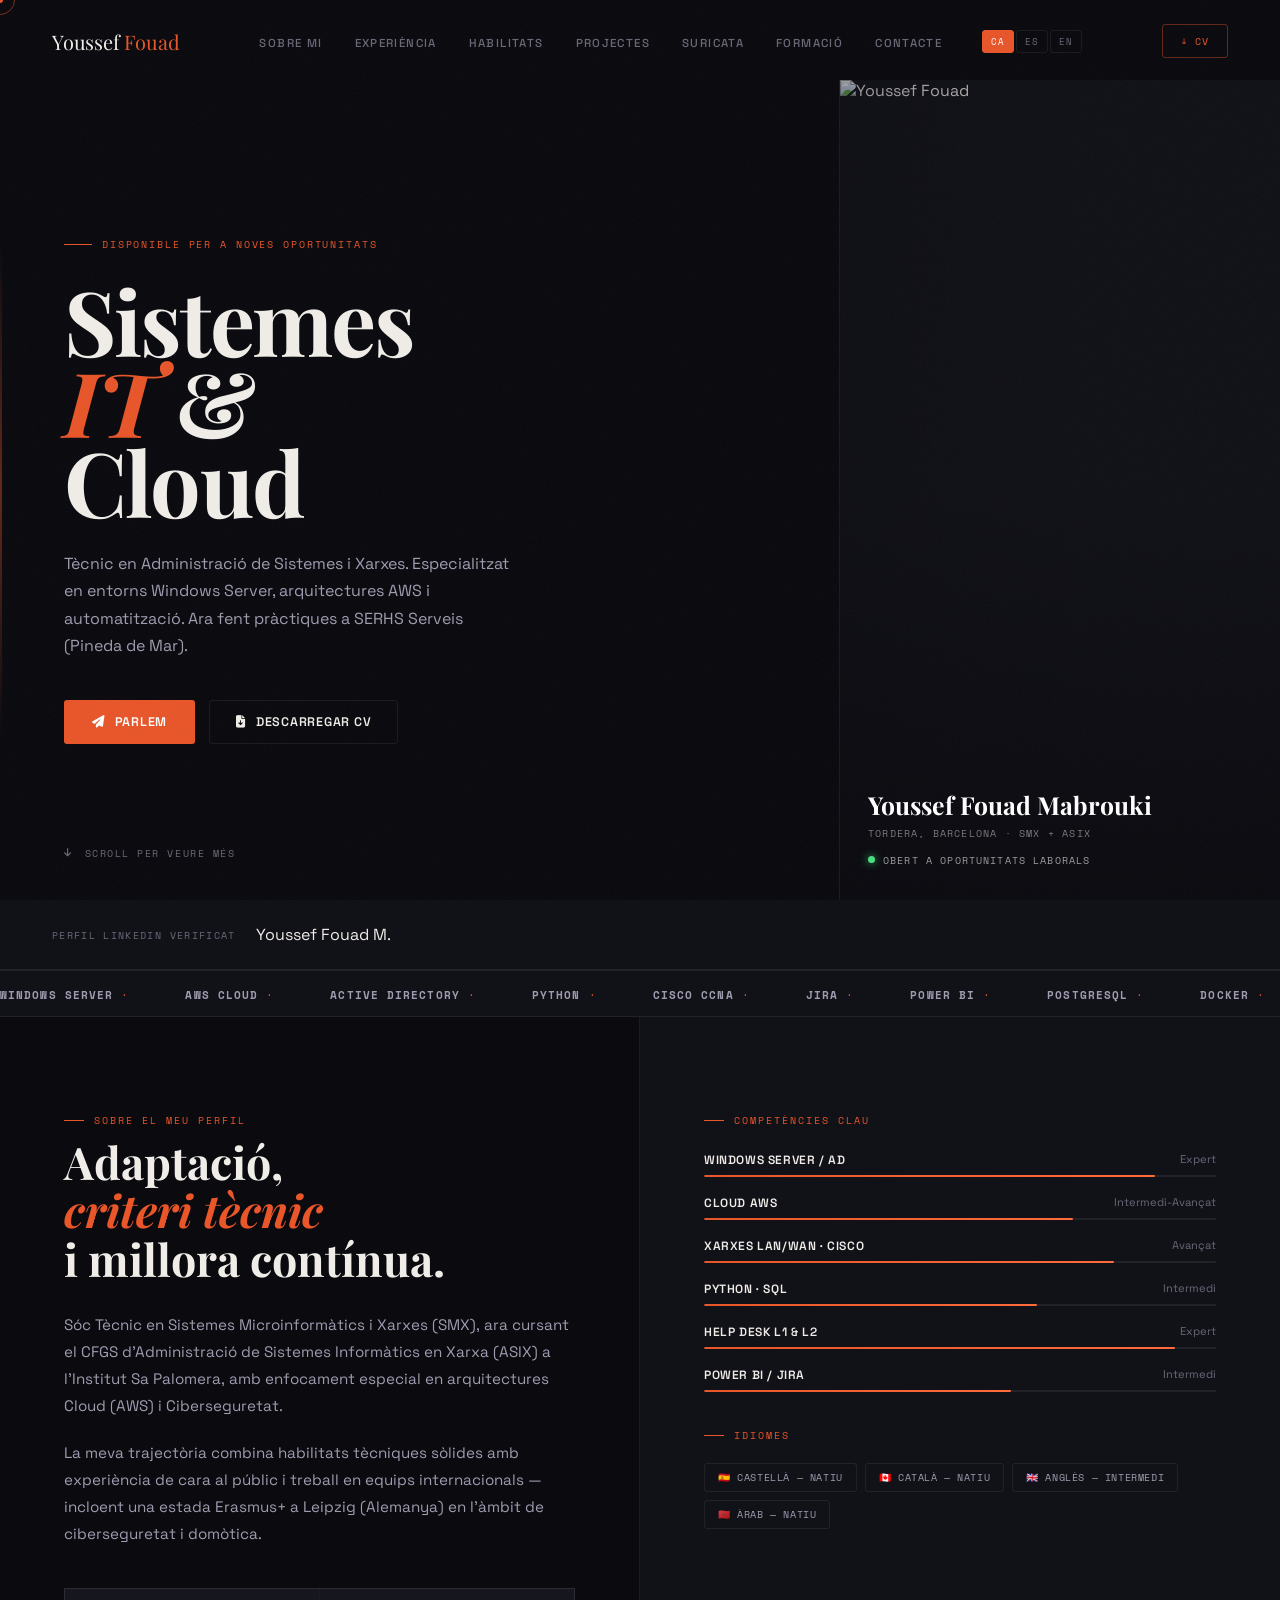
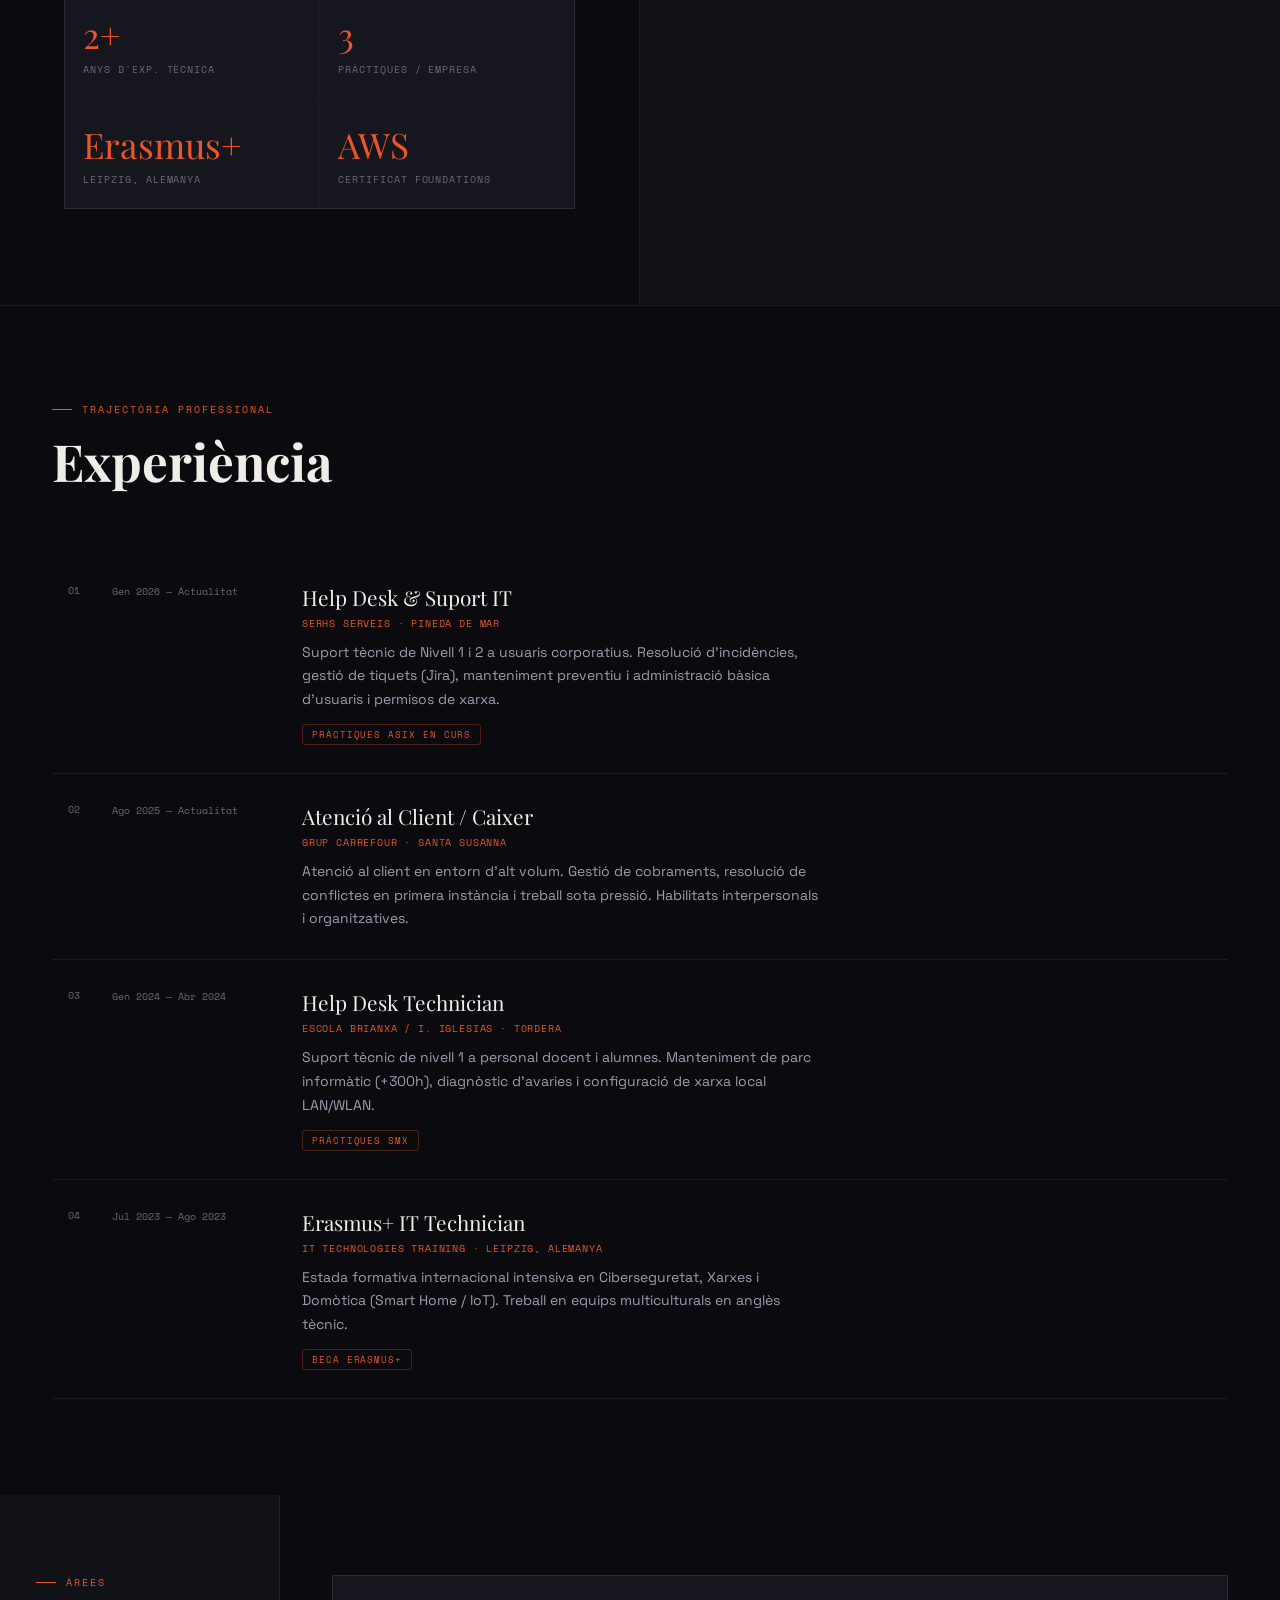
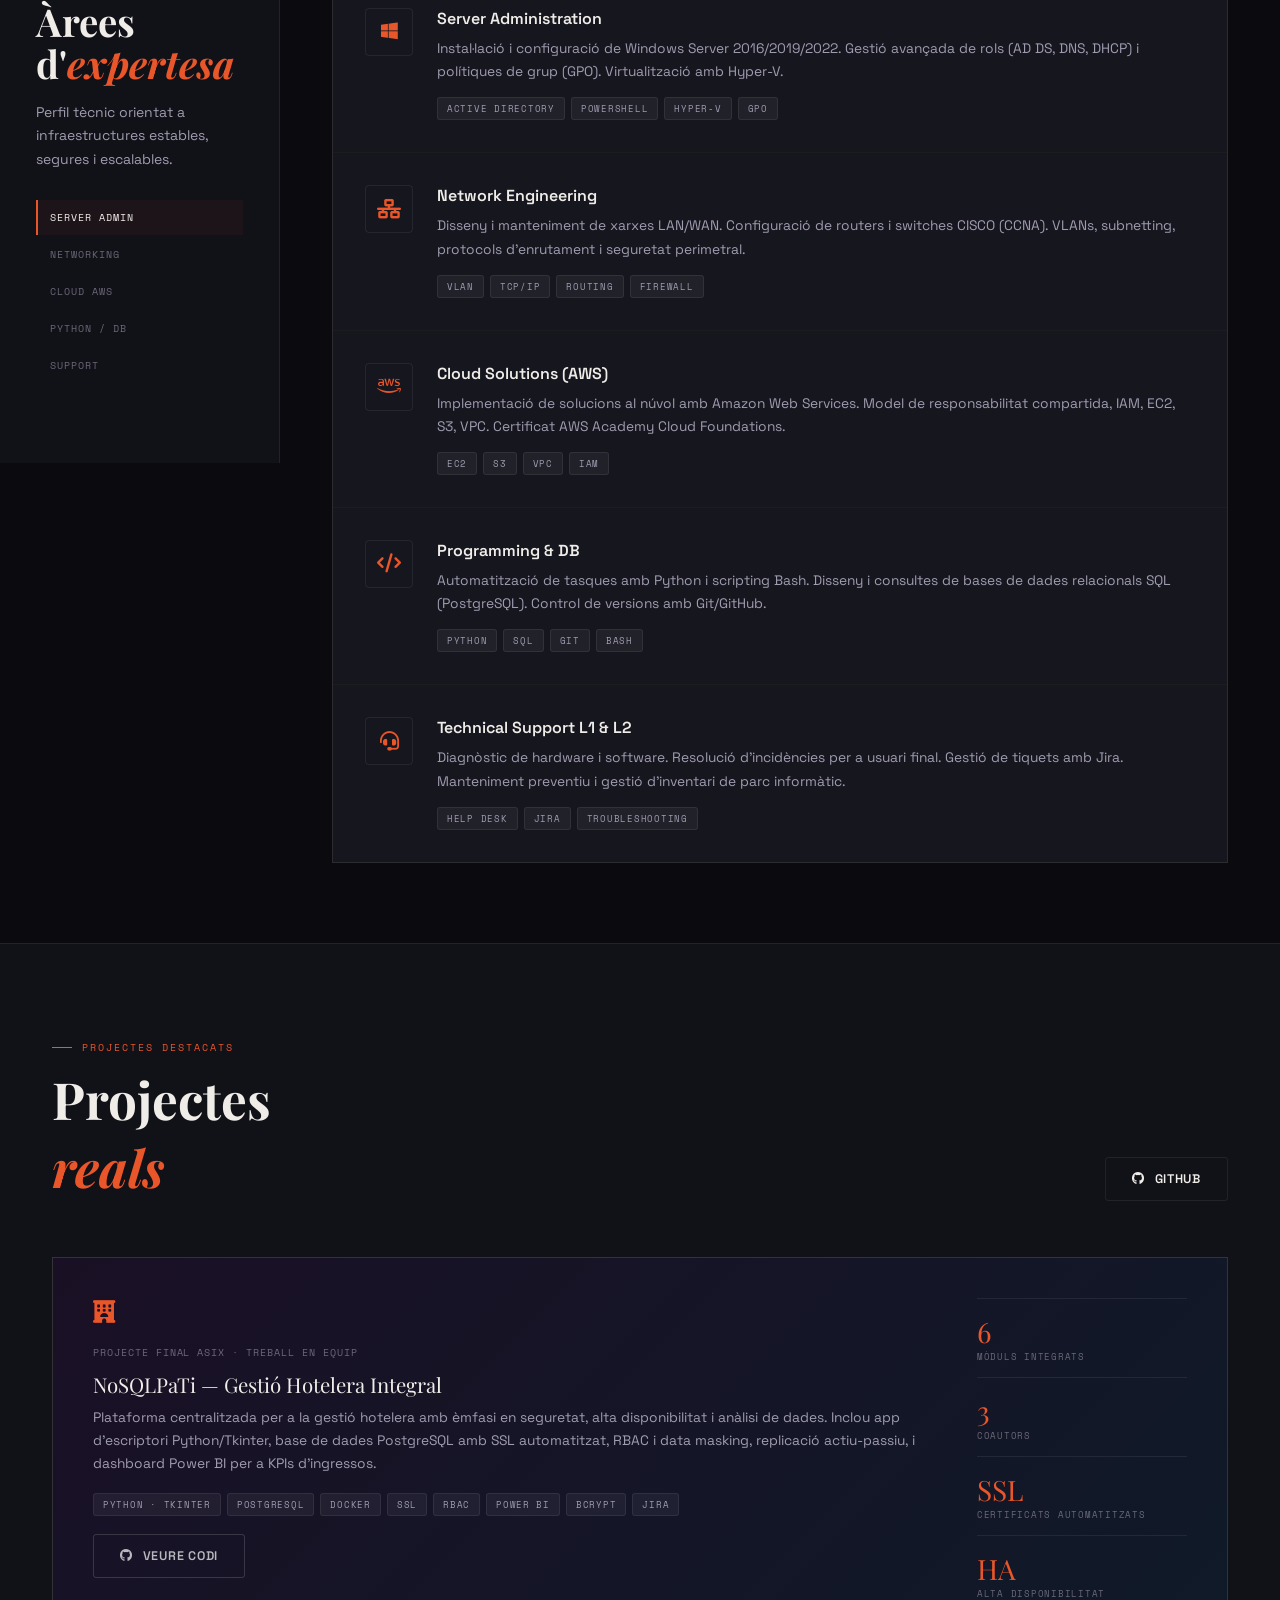
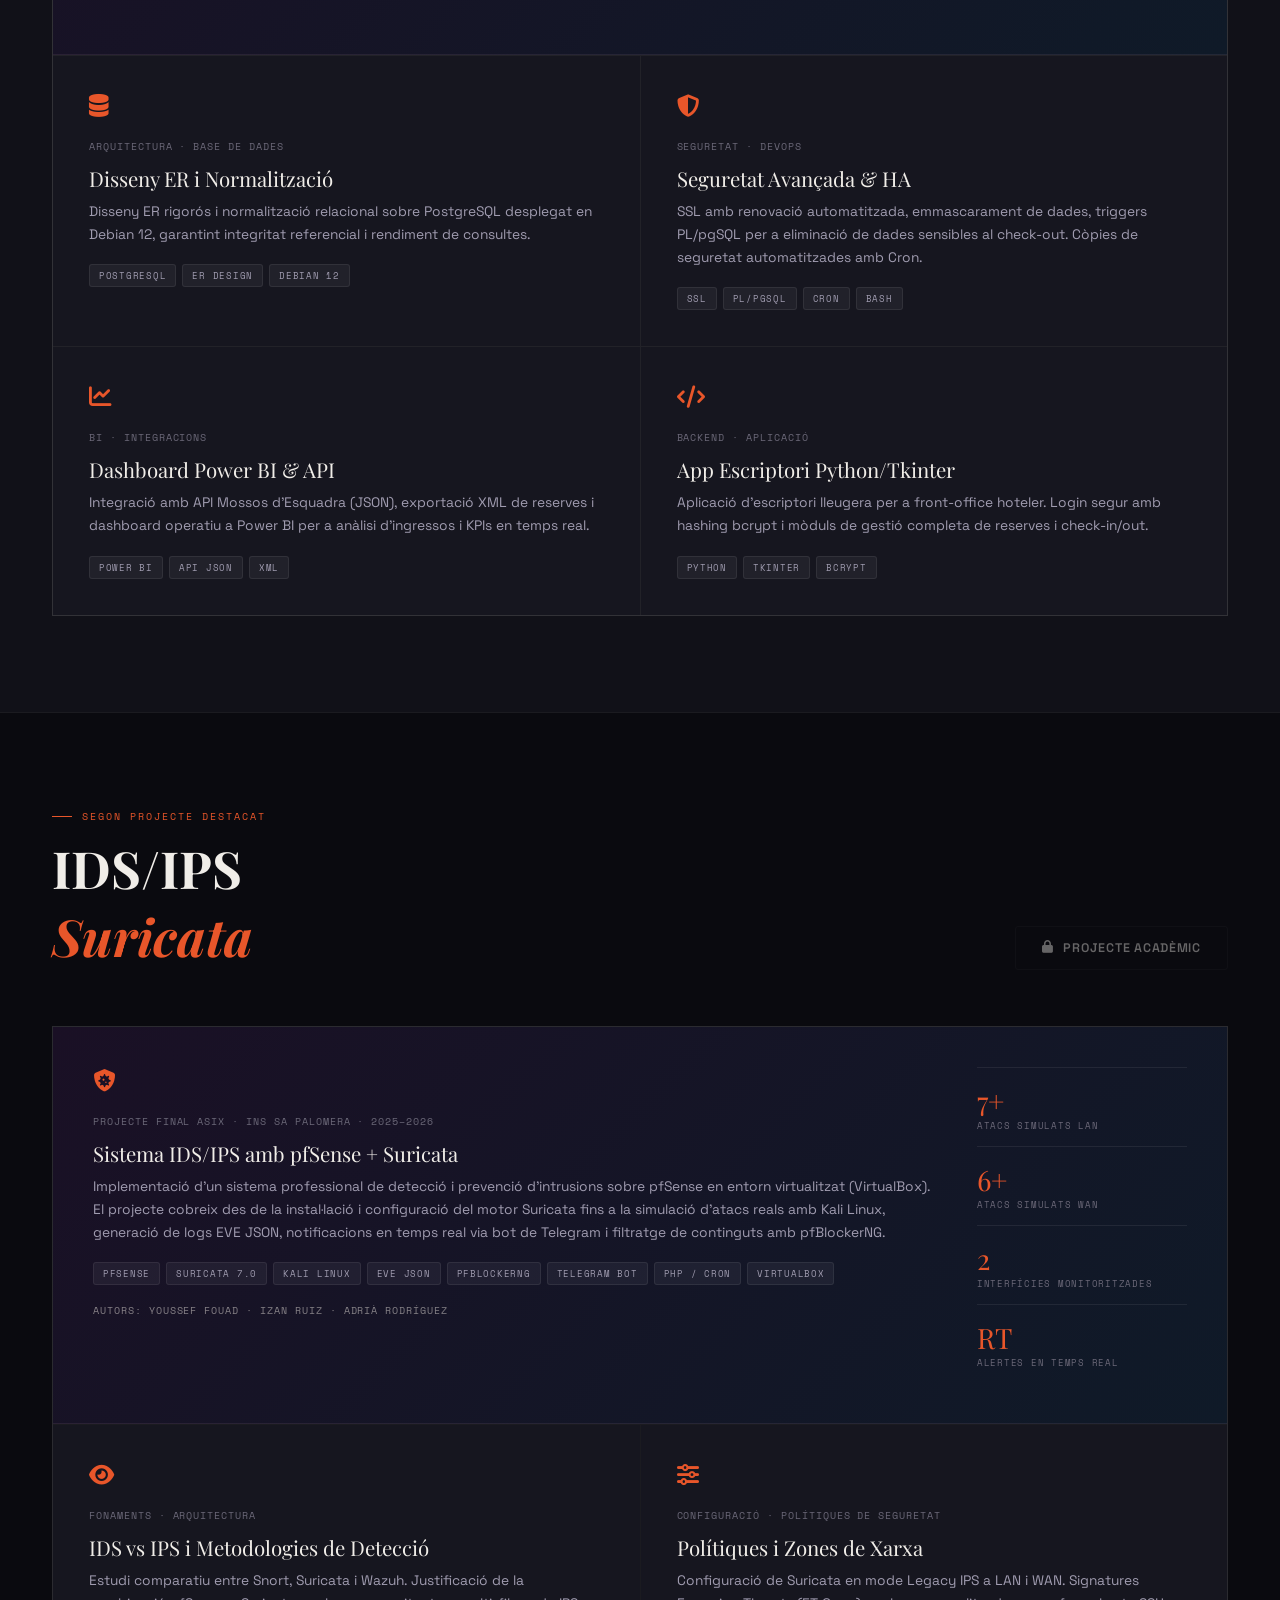
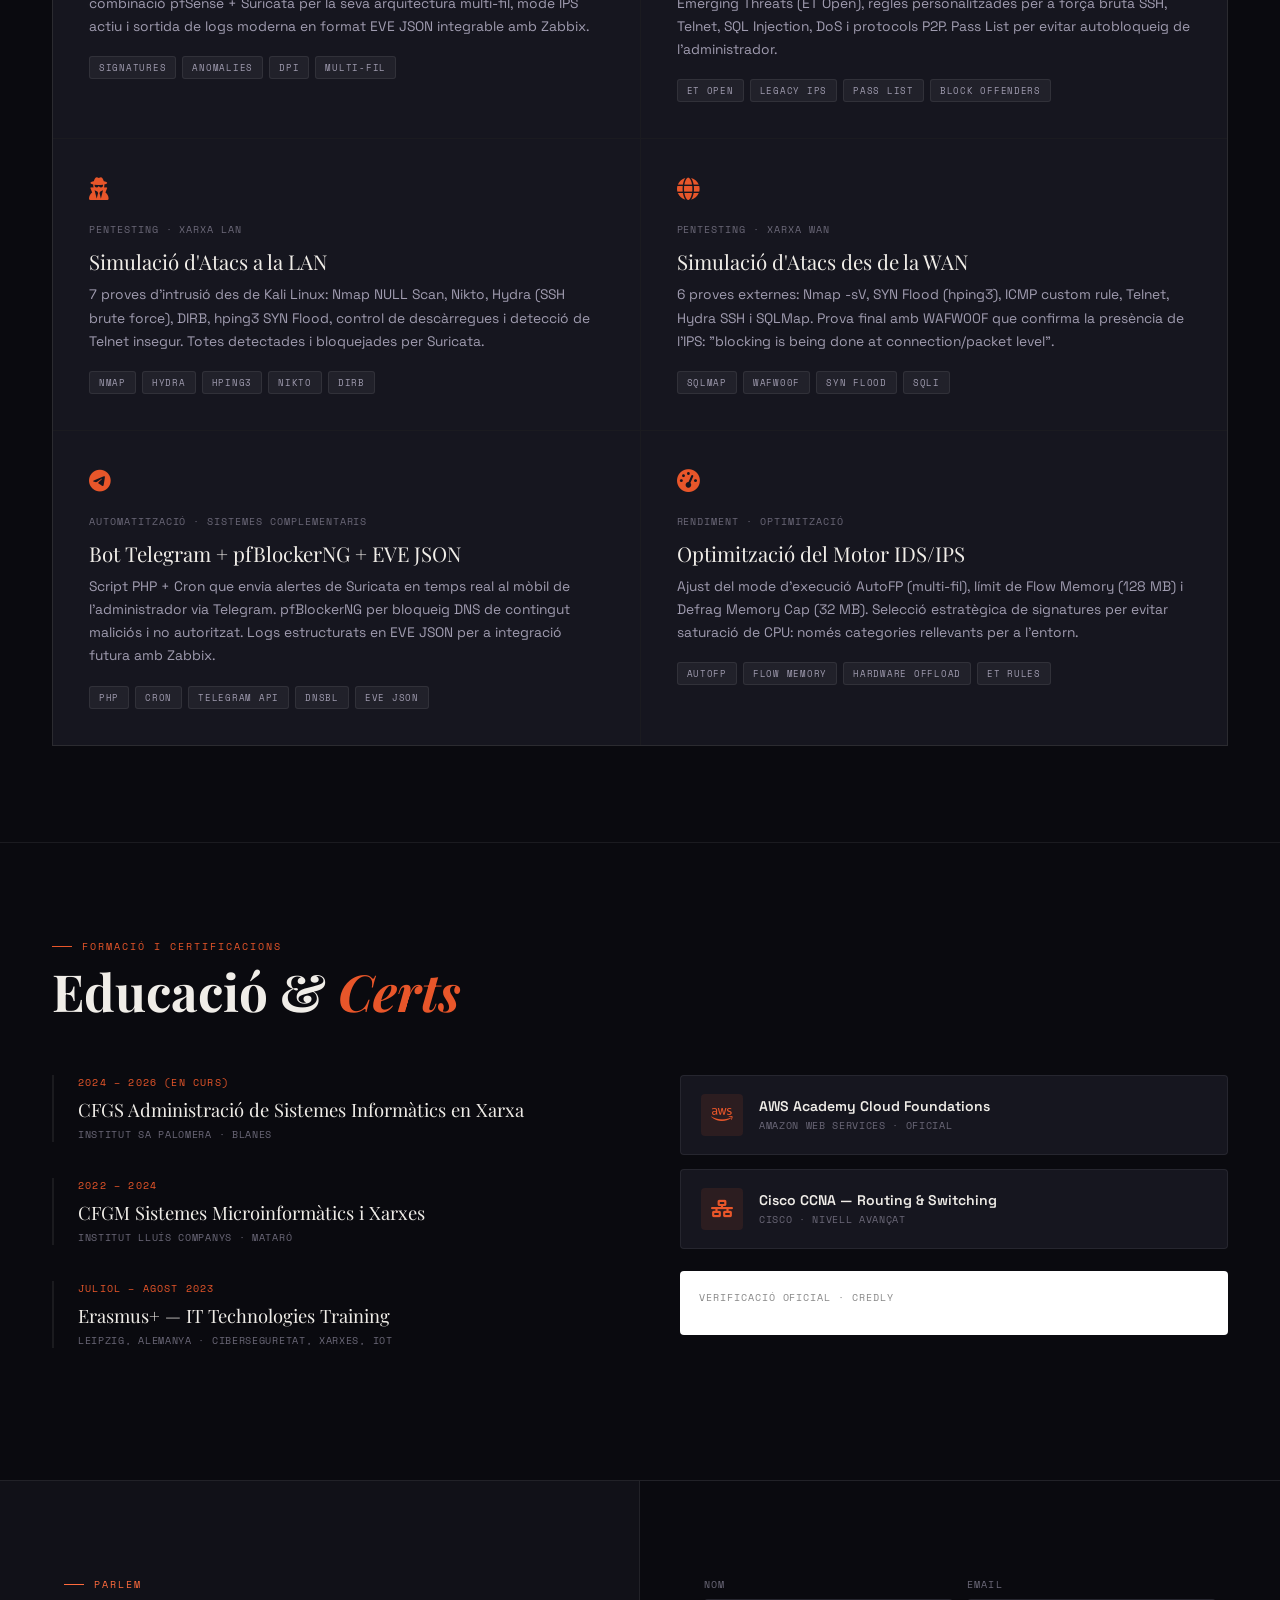
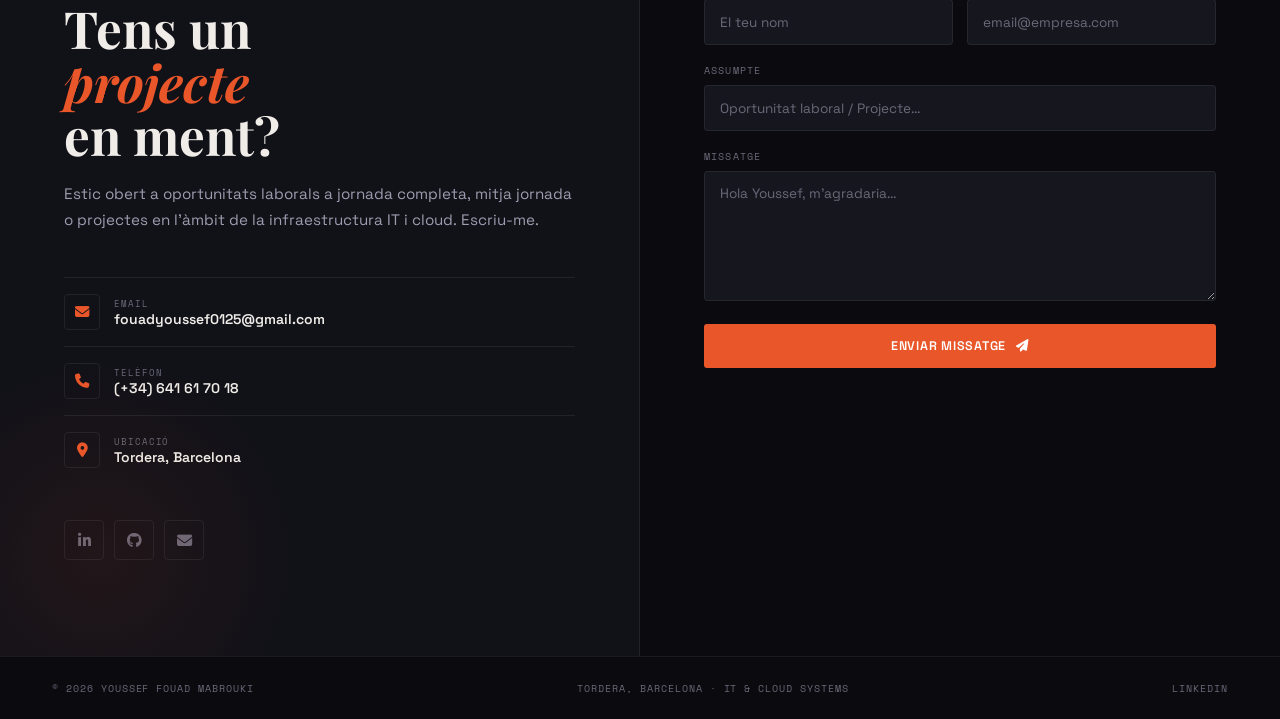
==== commit e7320ac7: "Update print statement to show 'Goodbye World'" ====
--- a/index.html
+++ b/index.html
@@ -7,638 +7,530 @@
   <meta name="description" content="Youssef Fouad — Tècnic en Sistemes i Xarxes, Cloud AWS, Windows Server, Ciberseguretat." />
   <meta name="author" content="Youssef Fouad" />
   <link rel="preconnect" href="https://fonts.googleapis.com" />
-  <link href="https://fonts.googleapis.com/css2?family=DM+Serif+Display:ital@0;1&family=DM+Mono:wght@300;400;500&family=Syne:wght@400;600;700;800&display=swap" rel="stylesheet" />
+  <link href="https://fonts.googleapis.com/css2?family=Playfair+Display:ital,wght@0,400;0,700;1,400&family=Space+Grotesk:wght@300;400;500;600;700&family=Space+Mono:wght@400;700&display=swap" rel="stylesheet" />
   <link rel="stylesheet" href="https://cdnjs.cloudflare.com/ajax/libs/font-awesome/6.4.0/css/all.min.css" />
-
   <style>
-    /* =============================================
-       TOKENS & RESET
-    ============================================= */
+    /* ─── DESIGN TOKENS ─────────────────────────────── */
     :root {
-      --ink:    #0d0d0d;
-      --paper:  #f5f0e8;
-      --cream:  #ede8da;
-      --rust:   #c94b1f;
-      --rust2:  #e05a28;
-      --steel:  #2a3444;
-      --muted:  #7a7060;
-      --line:   rgba(13,13,13,0.12);
-      --mono: 'DM Mono', monospace;
-      --serif: 'DM Serif Display', serif;
-      --sans: 'Syne', sans-serif;
+      --bg:      #0a0a0f;
+      --surface: #111118;
+      --card:    #16161f;
+      --border:  rgba(255,255,255,0.07);
+      --rust:    #e8562a;
+      --rust2:   #ff6b3d;
+      --gold:    #c9a84c;
+      --text:    #f0ede8;
+      --muted:   #6b6878;
+      --soft:    #a09cb0;
+      --serif:   'Playfair Display', serif;
+      --sans:    'Space Grotesk', sans-serif;
+      --mono:    'Space Mono', monospace;
+      --ease:    cubic-bezier(0.22,1,0.36,1);
     }
     *, *::before, *::after { box-sizing: border-box; margin: 0; padding: 0; }
     html { scroll-behavior: smooth; font-size: 16px; }
     body {
       font-family: var(--sans);
-      background: var(--paper);
-      color: var(--ink);
+      background: var(--bg);
+      color: var(--text);
       overflow-x: hidden;
-    }
-    a { text-decoration: none; color: inherit; }
+      -webkit-font-smoothing: antialiased;
+    }
+    a { text-decoration: none; color: inherit; transition: all 0.25s var(--ease); }
     ul { list-style: none; }
     img { display: block; max-width: 100%; }
 
-    /* =============================================
-       CUSTOM CURSOR
-    ============================================= */
+    /* ─── GRAIN OVERLAY ─────────────────────────────── */
+    body::after {
+      content: '';
+      position: fixed; inset: 0;
+      background-image: url("data:image/svg+xml,%3Csvg viewBox='0 0 512 512' xmlns='http://www.w3.org/2000/svg'%3E%3Cfilter id='grain'%3E%3CfeTurbulence type='fractalNoise' baseFrequency='0.9' numOctaves='4' stitchTiles='stitch'/%3E%3C/filter%3E%3Crect width='100%25' height='100%25' filter='url(%23grain)' opacity='1'/%3E%3C/svg%3E");
+      opacity: 0.028;
+      pointer-events: none;
+      z-index: 9990;
+    }
+
+    /* ─── CURSOR ────────────────────────────────────── */
     .cursor {
       position: fixed; top: 0; left: 0;
-      width: 10px; height: 10px;
+      width: 6px; height: 6px;
       background: var(--rust);
       border-radius: 50%;
       pointer-events: none;
       z-index: 9999;
-      transition: transform 0.15s ease, width 0.25s ease, height 0.25s ease;
-      mix-blend-mode: multiply;
     }
     .cursor-ring {
       position: fixed; top: 0; left: 0;
-      width: 36px; height: 36px;
-      border: 1.5px solid var(--rust);
+      width: 30px; height: 30px;
+      border: 1px solid rgba(232,86,42,0.5);
       border-radius: 50%;
       pointer-events: none;
       z-index: 9998;
-      transition: transform 0.35s ease, opacity 0.3s;
-      opacity: 0.5;
-    }
-    body:hover .cursor, body:hover .cursor-ring { opacity: 1; }
-
-    /* =============================================
-       NOISE TEXTURE OVERLAY
-    ============================================= */
-    body::before {
-      content: '';
-      position: fixed; inset: 0;
-      background-image: url("data:image/svg+xml,%3Csvg viewBox='0 0 200 200' xmlns='http://www.w3.org/2000/svg'%3E%3Cfilter id='n'%3E%3CfeTurbulence type='fractalNoise' baseFrequency='0.75' numOctaves='4' stitchTiles='stitch'/%3E%3C/filter%3E%3Crect width='100%25' height='100%25' filter='url(%23n)' opacity='1'/%3E%3C/svg%3E");
-      opacity: 0.035;
-      pointer-events: none;
-      z-index: 9997;
-    }
-
-    /* =============================================
-       NAVBAR
-    ============================================= */
+    }
+
+    /* ─── NAV ───────────────────────────────────────── */
     .nav {
       position: fixed; top: 0; left: 0; right: 0;
       z-index: 1000;
       display: flex; align-items: center; justify-content: space-between;
-      padding: 22px 48px;
-      mix-blend-mode: normal;
-      transition: background 0.4s, box-shadow 0.4s;
+      padding: 24px 52px;
+      transition: all 0.4s var(--ease);
     }
     .nav.scrolled {
-      background: rgba(245,240,232,0.94);
-      backdrop-filter: blur(12px);
-      box-shadow: 0 1px 0 var(--line);
+      padding: 16px 52px;
+      background: rgba(10,10,15,0.92);
+      backdrop-filter: blur(20px);
+      border-bottom: 1px solid var(--border);
     }
     .nav-logo {
       font-family: var(--serif);
-      font-size: 1.35rem;
+      font-size: 1.25rem;
       letter-spacing: -0.01em;
-      color: var(--ink);
+      color: var(--text);
     }
     .nav-logo span { color: var(--rust); }
-    .nav-links {
-      display: flex; gap: 36px;
-      font-size: 0.78rem;
-      font-weight: 600;
-      letter-spacing: 0.1em;
-      text-transform: uppercase;
-    }
+    .nav-center { display: flex; align-items: center; gap: 40px; }
+    .nav-links { display: flex; gap: 32px; }
     .nav-links a {
-      color: var(--muted);
-      transition: color 0.2s;
-      position: relative;
-    }
-    .nav-links a::after {
-      content: '';
-      position: absolute; bottom: -3px; left: 0;
-      width: 0; height: 1.5px;
-      background: var(--rust);
-      transition: width 0.3s ease;
-    }
-    .nav-links a:hover { color: var(--ink); }
-    .nav-links a:hover::after { width: 100%; }
-    .nav-cta {
-      font-size: 0.75rem;
-      font-weight: 700;
-      letter-spacing: 0.1em;
-      text-transform: uppercase;
-      border: 1.5px solid var(--ink);
-      padding: 8px 20px;
-      border-radius: 2px;
-      transition: all 0.25s;
-    }
-    .nav-cta:hover { background: var(--ink); color: var(--paper); }
-    .mobile-tog {
-      display: none;
-      background: none; border: none;
-      font-size: 1.4rem; cursor: pointer; color: var(--ink);
-    }
-
-    /* =============================================
-       HERO
-    ============================================= */
-    .hero {
-      min-height: 100vh;
-      display: grid;
-      grid-template-columns: 1fr 420px;
-      gap: 0;
-      padding-top: 80px;
-      position: relative;
-    }
-    .hero-left {
-      display: flex;
-      flex-direction: column;
-      justify-content: center;
-      align-items: flex-start;
-      padding: 40px 48px;
-      border-right: 1px solid var(--line);
-      position: relative;
-    }
-    .hero-tag {
-      font-family: var(--mono);
       font-size: 0.72rem;
-      letter-spacing: 0.15em;
-      text-transform: uppercase;
-      color: var(--rust);
-      margin-bottom: 32px;
-      display: flex; align-items: center; gap: 10px;
-    }
-    .hero-tag::before {
-      content: '';
-      display: block;
-      width: 32px; height: 1px;
-      background: var(--rust);
-    }
-    .hero-title {
-      font-family: var(--serif);
-      font-size: clamp(3.2rem, 7vw, 6.5rem);
-      line-height: 0.92;
-      letter-spacing: -0.02em;
-      color: var(--ink);
-      margin-bottom: 24px;
-    }
-    .hero-title em { font-style: italic; color: var(--rust); }
-    .hero-subtitle {
-      font-size: 1rem;
-      color: var(--muted);
-      max-width: 460px;
-      line-height: 1.65;
-      margin-bottom: 32px;
-      font-weight: 400;
-    }
-    .hero-actions {
-      display: flex; gap: 16px; flex-wrap: wrap;
-    }
-    .btn-dark {
-      background: var(--ink);
-      color: var(--paper);
-      font-family: var(--sans);
-      font-size: 0.78rem;
-      font-weight: 700;
-      letter-spacing: 0.1em;
-      text-transform: uppercase;
-      padding: 14px 28px;
-      border: none; border-radius: 2px;
-      cursor: pointer;
-      transition: background 0.2s, transform 0.2s;
-      display: inline-flex; align-items: center; gap: 10px;
-    }
-    .btn-dark:hover { background: var(--rust); transform: translateY(-2px); }
-    .btn-outline {
-      background: transparent;
-      color: var(--ink);
-      font-family: var(--sans);
-      font-size: 0.78rem;
-      font-weight: 700;
-      letter-spacing: 0.1em;
-      text-transform: uppercase;
-      padding: 14px 28px;
-      border: 1.5px solid var(--ink);
-      border-radius: 2px;
-      cursor: pointer;
-      transition: all 0.2s;
-      display: inline-flex; align-items: center; gap: 10px;
-    }
-    .btn-outline:hover { background: var(--ink); color: var(--paper); transform: translateY(-2px); }
-    .hero-scroll-hint {
-      position: absolute; bottom: 40px; left: 48px;
-      font-family: var(--mono);
-      font-size: 0.68rem;
+      font-weight: 500;
       letter-spacing: 0.12em;
       text-transform: uppercase;
       color: var(--muted);
-      display: flex; align-items: center; gap: 12px;
-      animation: nudge 2.5s ease-in-out infinite;
-    }
-    @keyframes nudge {
-      0%, 100% { transform: translateY(0); }
-      50% { transform: translateY(6px); }
-    }
-    .hero-right {
       position: relative;
-      overflow: hidden;
-      background: var(--steel);
-    }
-    .hero-right img {
-      width: 100%; height: 100%;
-      object-fit: cover;
-      object-position: center center;
-      opacity: 0.85;
-      filter: grayscale(15%);
-      transition: transform 8s ease;
-    }
-    .hero-right:hover img { transform: scale(1.04); }
-    .hero-right-overlay {
-      position: absolute; inset: 0;
-      background: linear-gradient(to top, rgba(13,13,13,0.6) 0%, transparent 60%);
-    }
-    .hero-right-label {
-      position: absolute; bottom: 32px; left: 28px; right: 28px;
-    }
-    .hero-right-label h3 {
-      font-family: var(--serif);
-      font-size: 1.6rem;
-      color: white;
-      line-height: 1.2;
-    }
-    .hero-right-label p {
+    }
+    .nav-links a::after {
+      content: '';
+      position: absolute; bottom: -2px; left: 0;
+      width: 0; height: 1px;
+      background: var(--rust);
+      transition: width 0.3s var(--ease);
+    }
+    .nav-links a:hover { color: var(--text); }
+    .nav-links a:hover::after { width: 100%; }
+
+    /* lang switcher */
+    .lang-btns { display: flex; gap: 2px; }
+    .lb {
+      background: transparent;
+      border: 1px solid var(--border);
+      color: var(--muted);
       font-family: var(--mono);
-      font-size: 0.68rem;
+      font-size: 0.58rem;
       letter-spacing: 0.1em;
-      text-transform: uppercase;
-      color: rgba(255,255,255,0.55);
-      margin-top: 6px;
-    }
-    .avail-dot {
-      display: inline-flex; align-items: center; gap: 8px;
-      font-family: var(--mono);
-      font-size: 0.65rem;
-      letter-spacing: 0.12em;
-      text-transform: uppercase;
-      color: rgba(255,255,255,0.7);
-      margin-top: 14px;
-    }
-    .avail-dot::before {
-      content: '';
-      display: block;
-      width: 8px; height: 8px;
-      border-radius: 50%;
-      background: #4ade80;
-      box-shadow: 0 0 6px #4ade80;
-      animation: blink 2s infinite;
-    }
-    @keyframes blink { 0%,100%{opacity:1} 50%{opacity:0.3} }
-
-    /* LinkedIn badge below hero */
-    .linkedin-badge-section {
-      background: var(--cream);
-      border-top: 1px solid var(--line);
-      border-bottom: 1px solid var(--line);
-      padding: 32px 48px;
-      display: flex;
-      align-items: center;
-      gap: 24px;
-    }
-    .linkedin-badge-section .badge-label {
-      font-family: var(--mono);
-      font-size: 0.68rem;
-      letter-spacing: 0.12em;
-      text-transform: uppercase;
-      color: var(--muted);
-    }
-
-    /* =============================================
-       MARQUEE STRIP
-    ============================================= */
-    .marquee-wrap {
-      background: var(--ink);
-      color: var(--paper);
-      overflow: hidden;
-      white-space: nowrap;
-      padding: 14px 0;
-      border-top: 1px solid var(--line);
-    }
-    .marquee-track {
-      display: inline-flex;
-      animation: marquee 22s linear infinite;
-    }
-    .marquee-item {
-      display: inline-flex; align-items: center; gap: 14px;
-      font-family: var(--mono);
-      font-size: 0.72rem;
-      letter-spacing: 0.1em;
-      text-transform: uppercase;
-      padding-right: 60px;
-      color: rgba(245,240,232,0.55);
-    }
-    .marquee-item strong { color: var(--paper); }
-    .marquee-sep { color: var(--rust); font-size: 1rem; }
-    @keyframes marquee {
-      0% { transform: translateX(0); }
-      100% { transform: translateX(-50%); }
-    }
-
-    /* =============================================
-       SECTIONS SHARED
-    ============================================= */
-    section { position: relative; }
-    .section-label {
-      font-family: var(--mono);
-      font-size: 0.68rem;
-      letter-spacing: 0.2em;
-      text-transform: uppercase;
-      color: var(--rust);
-      margin-bottom: 12px;
-      display: flex; align-items: center; gap: 10px;
-    }
-    .section-label::before {
-      content: '';
-      display: block;
-      width: 24px; height: 1px;
-      background: var(--rust);
-    }
-
-    /* =============================================
-       ABOUT
-    ============================================= */
-    .about {
-      display: grid;
-      grid-template-columns: 1fr 1fr;
-    }
-    .about-left {
-      padding: 100px 64px;
-      border-right: 1px solid var(--line);
-    }
-    .about-right {
-      padding: 100px 64px;
-      background: var(--cream);
-    }
-    .about-title {
-      font-family: var(--serif);
-      font-size: clamp(2.2rem, 4vw, 3.6rem);
-      line-height: 1.05;
-      margin-bottom: 28px;
-    }
-    .about-title em { font-style: italic; color: var(--rust); }
-    .about-body {
-      font-size: 0.975rem;
-      color: var(--muted);
-      line-height: 1.75;
-      margin-bottom: 28px;
-    }
-    .stat-grid {
-      display: grid;
-      grid-template-columns: 1fr 1fr;
-      gap: 1px;
-      background: var(--line);
-      border: 1px solid var(--line);
-      margin-top: 40px;
-    }
-    .stat-cell {
-      background: var(--cream);
-      padding: 24px 20px;
-      transition: background 0.25s;
-    }
-    .stat-cell:hover { background: var(--ink); }
-    .stat-cell:hover .stat-num,
-    .stat-cell:hover .stat-desc { color: var(--paper); }
-    .stat-num {
-      font-family: var(--serif);
-      font-size: 2.4rem;
-      color: var(--rust);
-      transition: color 0.25s;
-    }
-    .stat-desc {
+      padding: 4px 8px;
+      border-radius: 3px;
+      cursor: pointer;
+      transition: all 0.2s;
+    }
+    .lb:hover { border-color: var(--rust); color: var(--rust); }
+    .lb.active { background: var(--rust); border-color: var(--rust); color: white; }
+
+    .nav-cta {
       font-family: var(--mono);
       font-size: 0.65rem;
       letter-spacing: 0.1em;
       text-transform: uppercase;
+      border: 1px solid rgba(232,86,42,0.4);
+      color: var(--rust);
+      padding: 8px 18px;
+      border-radius: 3px;
+      transition: all 0.25s;
+    }
+    .nav-cta:hover { background: var(--rust); color: white; border-color: var(--rust); }
+    .mobile-tog { display: none; background: none; border: none; font-size: 1.3rem; cursor: pointer; color: var(--text); }
+
+    /* ─── HERO ──────────────────────────────────────── */
+    .hero {
+      min-height: 100vh;
+      display: grid;
+      grid-template-columns: 1fr 440px;
+      padding-top: 80px;
+    }
+    .hero-left {
+      display: flex; flex-direction: column; justify-content: center;
+      padding: 60px 64px;
+      border-right: 1px solid var(--border);
+      position: relative;
+    }
+    /* animated gradient line left */
+    .hero-left::before {
+      content: '';
+      position: absolute; left: 0; top: 20%; bottom: 20%;
+      width: 2px;
+      background: linear-gradient(to bottom, transparent, var(--rust), transparent);
+      opacity: 0.4;
+    }
+    .hero-tag {
+      display: inline-flex; align-items: center; gap: 10px;
+      font-family: var(--mono);
+      font-size: 0.65rem;
+      letter-spacing: 0.18em;
+      text-transform: uppercase;
+      color: var(--rust);
+      margin-bottom: 28px;
+    }
+    .hero-tag::before {
+      content: '';
+      width: 28px; height: 1px;
+      background: var(--rust);
+    }
+    .hero-title {
+      font-family: var(--serif);
+      font-size: clamp(3.6rem, 7vw, 7rem);
+      font-weight: 700;
+      line-height: 0.9;
+      letter-spacing: -0.02em;
+      margin-bottom: 28px;
+    }
+    .hero-title em { font-style: italic; color: var(--rust); }
+    .hero-subtitle {
+      font-size: 1rem;
+      color: var(--soft);
+      max-width: 460px;
+      line-height: 1.72;
+      margin-bottom: 40px;
+      font-weight: 400;
+    }
+    .hero-actions { display: flex; gap: 14px; flex-wrap: wrap; }
+
+    .btn-primary {
+      display: inline-flex; align-items: center; gap: 10px;
+      background: var(--rust);
+      color: white;
+      font-family: var(--sans);
+      font-size: 0.78rem;
+      font-weight: 600;
+      letter-spacing: 0.06em;
+      text-transform: uppercase;
+      padding: 14px 28px;
+      border: none; border-radius: 3px;
+      cursor: pointer;
+      transition: all 0.25s var(--ease);
+      position: relative;
+      overflow: hidden;
+    }
+    .btn-primary::after {
+      content: '';
+      position: absolute; inset: 0;
+      background: rgba(255,255,255,0.1);
+      opacity: 0;
+      transition: opacity 0.2s;
+    }
+    .btn-primary:hover { transform: translateY(-2px); box-shadow: 0 8px 24px rgba(232,86,42,0.35); }
+    .btn-primary:hover::after { opacity: 1; }
+
+    .btn-ghost {
+      display: inline-flex; align-items: center; gap: 10px;
+      background: transparent;
+      color: var(--text);
+      font-family: var(--sans);
+      font-size: 0.78rem;
+      font-weight: 600;
+      letter-spacing: 0.06em;
+      text-transform: uppercase;
+      padding: 13px 26px;
+      border: 1px solid var(--border);
+      border-radius: 3px;
+      cursor: pointer;
+      transition: all 0.25s var(--ease);
+    }
+    .btn-ghost:hover { border-color: var(--rust); color: var(--rust); transform: translateY(-2px); }
+
+    .hero-scroll {
+      position: absolute; bottom: 40px; left: 64px;
+      font-family: var(--mono);
+      font-size: 0.6rem;
+      letter-spacing: 0.16em;
+      text-transform: uppercase;
       color: var(--muted);
-      margin-top: 4px;
-      transition: color 0.25s;
-    }
-    /* Skills list */
-    .skill-list { display: flex; flex-direction: column; gap: 16px; margin-top: 8px; }
-    .skill-row { display: flex; flex-direction: column; gap: 6px; }
+      display: flex; align-items: center; gap: 12px;
+      animation: bob 2.5s ease-in-out infinite;
+    }
+    @keyframes bob { 0%,100%{transform:translateY(0)} 50%{transform:translateY(6px)} }
+
+    .hero-right {
+      position: relative;
+      overflow: hidden;
+      background: var(--surface);
+    }
+    .hero-right img {
+      width: 100%; height: 100%;
+      object-fit: cover; object-position: center top;
+      opacity: 0.75;
+      filter: grayscale(20%) contrast(1.05);
+      transition: transform 10s var(--ease);
+    }
+    .hero-right:hover img { transform: scale(1.05); }
+    /* dual gradient overlay */
+    .hero-right-overlay {
+      position: absolute; inset: 0;
+      background:
+        linear-gradient(to top, rgba(10,10,15,0.85) 0%, transparent 50%),
+        linear-gradient(to right, rgba(10,10,15,0.2) 0%, transparent 60%);
+    }
+    .hero-right-label {
+      position: absolute; bottom: 32px; left: 28px; right: 28px;
+    }
+    .hero-right-label h3 {
+      font-family: var(--serif);
+      font-size: 1.55rem;
+      color: white;
+      line-height: 1.2;
+    }
+    .hero-right-label p {
+      font-family: var(--mono);
+      font-size: 0.62rem;
+      letter-spacing: 0.12em;
+      text-transform: uppercase;
+      color: rgba(255,255,255,0.45);
+      margin-top: 6px;
+    }
+    .avail-dot {
+      display: inline-flex; align-items: center; gap: 8px;
+      font-family: var(--mono);
+      font-size: 0.6rem; letter-spacing: 0.12em; text-transform: uppercase;
+      color: rgba(255,255,255,0.6);
+      margin-top: 12px;
+    }
+    .avail-dot::before {
+      content: '';
+      width: 7px; height: 7px;
+      border-radius: 50%;
+      background: #4ade80;
+      box-shadow: 0 0 8px rgba(74,222,128,0.8);
+      animation: pulse 2s infinite;
+    }
+    @keyframes pulse { 0%,100%{opacity:1} 50%{opacity:0.3} }
+
+    /* ─── LINKEDIN STRIP ────────────────────────────── */
+    .linkedin-strip {
+      background: var(--surface);
+      border-bottom: 1px solid var(--border);
+      padding: 24px 52px;
+      display: flex; align-items: center; gap: 20px;
+    }
+    .linkedin-strip .badge-label {
+      font-family: var(--mono);
+      font-size: 0.6rem; letter-spacing: 0.14em; text-transform: uppercase;
+      color: var(--muted);
+      white-space: nowrap;
+    }
+
+    /* ─── MARQUEE ───────────────────────────────────── */
+    .marquee-wrap {
+      background: var(--surface);
+      border-top: 1px solid var(--border);
+      border-bottom: 1px solid var(--border);
+      overflow: hidden; white-space: nowrap; padding: 12px 0;
+    }
+    .marquee-track {
+      display: inline-flex;
+      animation: marquee 28s linear infinite;
+    }
+    @keyframes marquee { 0%{transform:translateX(0)} 100%{transform:translateX(-50%)} }
+    .marquee-item {
+      font-family: var(--mono);
+      font-size: 0.68rem; letter-spacing: 0.1em; text-transform: uppercase;
+      padding-right: 56px;
+      color: var(--muted);
+    }
+    .marquee-item strong { color: var(--soft); }
+    .marquee-sep { color: var(--rust); }
+
+    /* ─── SECTION HELPERS ───────────────────────────── */
+    section { position: relative; }
+    .sec-label {
+      font-family: var(--mono);
+      font-size: 0.62rem; letter-spacing: 0.2em; text-transform: uppercase;
+      color: var(--rust);
+      margin-bottom: 10px;
+      display: flex; align-items: center; gap: 10px;
+    }
+    .sec-label::before { content: ''; width: 20px; height: 1px; background: var(--rust); }
+
+    /* ─── REVEAL ────────────────────────────────────── */
+    .reveal {
+      opacity: 0; transform: translateY(24px);
+      transition: opacity 0.8s var(--ease), transform 0.8s var(--ease);
+    }
+    .reveal.visible { opacity: 1; transform: translateY(0); }
+    .reveal-delay-1 { transition-delay: 0.1s; }
+    .reveal-delay-2 { transition-delay: 0.22s; }
+    .reveal-delay-3 { transition-delay: 0.36s; }
+
+    /* ─── ABOUT ─────────────────────────────────────── */
+    .about {
+      display: grid;
+      grid-template-columns: 1fr 1fr;
+    }
+    .about-left {
+      padding: 96px 64px;
+      border-right: 1px solid var(--border);
+    }
+    .about-right {
+      padding: 96px 64px;
+      background: var(--surface);
+    }
+    .about-title {
+      font-family: var(--serif);
+      font-size: clamp(2rem, 3.5vw, 3.2rem);
+      line-height: 1.08; margin-bottom: 28px;
+    }
+    .about-title em { font-style: italic; color: var(--rust); }
+    .about-body {
+      font-size: 0.95rem; color: var(--soft);
+      line-height: 1.78; margin-bottom: 20px; font-weight: 400;
+    }
+    /* stats */
+    .stat-grid {
+      display: grid; grid-template-columns: 1fr 1fr;
+      gap: 1px; background: var(--border);
+      border: 1px solid var(--border);
+      margin-top: 40px;
+    }
+    .stat-cell {
+      background: var(--card); padding: 22px 18px;
+      transition: background 0.3s;
+      cursor: default;
+    }
+    .stat-cell:hover { background: rgba(232,86,42,0.08); }
+    .stat-num {
+      font-family: var(--serif);
+      font-size: 2.2rem; color: var(--rust);
+    }
+    .stat-desc {
+      font-family: var(--mono);
+      font-size: 0.6rem; letter-spacing: 0.1em; text-transform: uppercase;
+      color: var(--muted); margin-top: 4px;
+    }
+    /* skill bars */
+    .skill-list { display: flex; flex-direction: column; gap: 18px; margin-top: 8px; }
+    .skill-row { display: flex; flex-direction: column; gap: 7px; }
     .skill-name {
-      font-size: 0.8rem;
-      font-weight: 700;
-      letter-spacing: 0.05em;
-      text-transform: uppercase;
-      color: var(--ink);
+      font-size: 0.75rem; font-weight: 600;
+      letter-spacing: 0.05em; text-transform: uppercase;
       display: flex; justify-content: space-between;
     }
-    .skill-name span { color: var(--muted); font-weight: 400; font-size: 0.75rem; }
-    .skill-bar-bg {
-      height: 3px;
-      background: var(--line);
-      border-radius: 2px;
-      overflow: hidden;
-    }
+    .skill-name span { color: var(--muted); font-weight: 400; font-size: 0.7rem; text-transform: none; letter-spacing: 0; }
+    .skill-bar-bg { height: 2px; background: var(--border); border-radius: 2px; overflow: hidden; }
     .skill-bar {
-      height: 100%;
-      background: var(--rust);
-      width: 0;
-      border-radius: 2px;
-      transition: width 1.4s cubic-bezier(0.22,1,0.36,1);
-    }
-    .lang-chips {
-      display: flex; flex-wrap: wrap; gap: 8px;
-      margin-top: 32px;
-    }
+      height: 100%; background: linear-gradient(90deg, var(--rust), var(--rust2));
+      width: 0; border-radius: 2px;
+      transition: width 1.6s var(--ease);
+    }
+    /* lang chips */
+    .lang-chips { display: flex; flex-wrap: wrap; gap: 8px; margin-top: 32px; }
     .lang-chip {
       font-family: var(--mono);
-      font-size: 0.68rem;
-      letter-spacing: 0.08em;
-      text-transform: uppercase;
-      border: 1px solid var(--line);
-      padding: 6px 14px;
-      border-radius: 2px;
-      color: var(--ink);
+      font-size: 0.62rem; letter-spacing: 0.06em; text-transform: uppercase;
+      border: 1px solid var(--border);
+      padding: 6px 13px; border-radius: 3px;
+      color: var(--soft);
       transition: all 0.2s;
     }
-    .lang-chip:hover { background: var(--rust); border-color: var(--rust); color: white; }
-
-    /* =============================================
-       EXPERIENCE
-    ============================================= */
+    .lang-chip:hover { border-color: var(--rust); color: var(--rust); }
+
+    /* ─── EXPERIENCE ────────────────────────────────── */
     .experience {
-      padding: 100px 48px;
-      background: var(--ink);
-      color: var(--paper);
-    }
-    .experience .section-label { color: var(--rust2); }
-    .experience .section-label::before { background: var(--rust2); }
+      padding: 96px 52px;
+      background: var(--bg);
+      border-top: 1px solid var(--border);
+    }
     .exp-title {
       font-family: var(--serif);
       font-size: clamp(2rem, 4vw, 3.4rem);
-      color: var(--paper);
-      margin-bottom: 64px;
+      margin-bottom: 60px;
     }
     .exp-table { width: 100%; border-collapse: collapse; }
     .exp-table tr {
-      border-bottom: 1px solid rgba(245,240,232,0.08);
-      transition: background 0.25s;
-      cursor: default;
-    }
-    .exp-table tr:hover { background: rgba(245,240,232,0.03); }
-    .exp-table td {
-      padding: 28px 20px;
-      vertical-align: top;
-    }
-    .exp-num {
-      font-family: var(--mono);
-      font-size: 0.65rem;
-      color: rgba(245,240,232,0.25);
-      white-space: nowrap;
-      width: 50px;
-    }
-    .exp-date {
-      font-family: var(--mono);
-      font-size: 0.7rem;
-      color: rgba(245,240,232,0.4);
-      white-space: nowrap;
-      width: 180px;
-    }
-    .exp-role {
-      font-family: var(--serif);
-      font-size: 1.35rem;
-      color: var(--paper);
-      margin-bottom: 4px;
-    }
+      border-bottom: 1px solid var(--border);
+      transition: background 0.2s;
+    }
+    .exp-table tr:hover { background: rgba(255,255,255,0.02); }
+    .exp-table td { padding: 28px 16px; vertical-align: top; }
+    .exp-num { font-family: var(--mono); font-size: 0.6rem; color: var(--muted); width: 44px; }
+    .exp-date { font-family: var(--mono); font-size: 0.65rem; color: var(--muted); width: 190px; white-space: nowrap; }
+    .exp-role { font-family: var(--serif); font-size: 1.3rem; color: var(--text); margin-bottom: 4px; }
     .exp-company {
-      font-family: var(--mono);
-      font-size: 0.72rem;
-      letter-spacing: 0.08em;
-      text-transform: uppercase;
-      color: var(--rust2);
-    }
-    .exp-desc {
-      font-size: 0.875rem;
-      color: rgba(245,240,232,0.5);
-      line-height: 1.65;
-      max-width: 500px;
-    }
+      font-family: var(--mono); font-size: 0.65rem;
+      letter-spacing: 0.08em; text-transform: uppercase;
+      color: var(--rust); margin-bottom: 10px;
+    }
+    .exp-desc { font-size: 0.875rem; color: var(--soft); line-height: 1.7; max-width: 520px; }
     .exp-badge {
       display: inline-block;
-      font-family: var(--mono);
-      font-size: 0.6rem;
-      letter-spacing: 0.1em;
-      text-transform: uppercase;
-      border: 1px solid rgba(201,75,31,0.4);
-      color: var(--rust2);
-      padding: 3px 8px;
-      border-radius: 2px;
-      white-space: nowrap;
-      margin-top: 12px;
-    }
-
-    /* =============================================
-       COMPETENCIES
-    ============================================= */
-    .comp {
-      display: grid;
-      grid-template-columns: 280px 1fr;
-    }
+      font-family: var(--mono); font-size: 0.58rem;
+      letter-spacing: 0.1em; text-transform: uppercase;
+      border: 1px solid rgba(232,86,42,0.3); color: var(--rust);
+      padding: 3px 9px; border-radius: 3px; margin-top: 12px;
+    }
+
+    /* ─── COMPETENCIES ──────────────────────────────── */
+    .comp { display: grid; grid-template-columns: 280px 1fr; }
     .comp-sidebar {
-      padding: 80px 40px;
-      background: var(--cream);
-      border-right: 1px solid var(--line);
-      position: sticky;
-      top: 0;
-      height: fit-content;
-    }
-    .comp-main {
-      padding: 80px 56px;
+      padding: 80px 36px;
+      background: var(--surface);
+      border-right: 1px solid var(--border);
+      position: sticky; top: 0; height: fit-content;
     }
     .comp-title {
       font-family: var(--serif);
-      font-size: 2.6rem;
-      line-height: 1.05;
-      margin-bottom: 20px;
+      font-size: 2.4rem; line-height: 1.1; margin-bottom: 16px;
     }
     .comp-title em { font-style: italic; color: var(--rust); }
-    .comp-intro {
-      font-size: 0.875rem;
-      color: var(--muted);
-      line-height: 1.7;
-      margin-bottom: 24px;
-    }
-    .comp-nav { display: flex; flex-direction: column; gap: 4px; margin-top: 32px; }
+    .comp-intro { font-size: 0.875rem; color: var(--soft); line-height: 1.7; }
+    .comp-nav { display: flex; flex-direction: column; gap: 2px; margin-top: 28px; }
     .comp-nav-item {
-      font-family: var(--mono);
-      font-size: 0.68rem;
-      letter-spacing: 0.1em;
-      text-transform: uppercase;
+      font-family: var(--mono); font-size: 0.62rem;
+      letter-spacing: 0.1em; text-transform: uppercase;
       color: var(--muted);
       padding: 10px 12px;
       border-left: 2px solid transparent;
-      transition: all 0.2s;
-      cursor: pointer;
+      transition: all 0.2s; cursor: pointer;
     }
     .comp-nav-item:hover, .comp-nav-item.active {
-      color: var(--ink);
-      border-left-color: var(--rust);
-      background: rgba(201,75,31,0.05);
-    }
-    .comp-cards { display: flex; flex-direction: column; gap: 1px; background: var(--line); border: 1px solid var(--line); }
+      color: var(--text); border-left-color: var(--rust);
+      background: rgba(232,86,42,0.05);
+    }
+    .comp-main { padding: 80px 52px; background: var(--bg); }
+    .comp-cards { display: flex; flex-direction: column; gap: 1px; background: var(--border); border: 1px solid var(--border); }
     .comp-card {
-      background: var(--paper);
-      padding: 36px 36px;
-      display: flex; gap: 28px; align-items: flex-start;
+      background: var(--card);
+      padding: 32px;
+      display: flex; gap: 24px; align-items: flex-start;
       transition: background 0.2s;
     }
-    .comp-card:hover { background: var(--cream); }
+    .comp-card:hover { background: rgba(255,255,255,0.03); }
     .comp-card-icon {
-      flex-shrink: 0;
-      width: 52px; height: 52px;
-      border: 1px solid var(--line);
+      flex-shrink: 0; width: 48px; height: 48px;
+      border: 1px solid var(--border);
       display: flex; align-items: center; justify-content: center;
-      font-size: 1.3rem;
-      color: var(--rust);
-      border-radius: 2px;
-    }
-    .comp-card h3 {
-      font-family: var(--sans);
-      font-size: 1.05rem;
-      font-weight: 700;
-      margin-bottom: 8px;
-    }
-    .comp-card p {
-      font-size: 0.875rem;
-      color: var(--muted);
-      line-height: 1.65;
-      margin-bottom: 14px;
-    }
+      font-size: 1.2rem; color: var(--rust); border-radius: 4px;
+    }
+    .comp-card h3 { font-size: 1rem; font-weight: 600; margin-bottom: 8px; }
+    .comp-card p { font-size: 0.862rem; color: var(--soft); line-height: 1.68; margin-bottom: 14px; }
     .tag-row { display: flex; flex-wrap: wrap; gap: 6px; }
     .tag {
-      font-family: var(--mono);
-      font-size: 0.62rem;
-      letter-spacing: 0.08em;
-      text-transform: uppercase;
-      background: var(--ink);
-      color: var(--paper);
-      padding: 4px 10px;
-      border-radius: 2px;
-    }
-
-    /* =============================================
-       PROJECTS
-    ============================================= */
+      font-family: var(--mono); font-size: 0.58rem;
+      letter-spacing: 0.08em; text-transform: uppercase;
+      background: rgba(255,255,255,0.05); color: var(--soft);
+      border: 1px solid var(--border);
+      padding: 4px 9px; border-radius: 3px;
+      transition: all 0.2s;
+    }
+    .tag:hover { border-color: var(--rust); color: var(--rust); }
+
+    /* ─── PROJECTS ──────────────────────────────────── */
     .projects {
-      padding: 100px 48px;
-      background: var(--cream);
-      border-top: 1px solid var(--line);
+      padding: 96px 52px;
+      background: var(--surface);
+      border-top: 1px solid var(--border);
     }
     .proj-header {
-      display: flex;
-      align-items: flex-end;
+      display: flex; align-items: flex-end;
       justify-content: space-between;
-      margin-bottom: 64px;
-      gap: 40px;
+      margin-bottom: 56px; gap: 40px;
     }
     .proj-title {
       font-family: var(--serif);
@@ -646,328 +538,186 @@
     }
     .proj-title em { font-style: italic; color: var(--rust); }
     .proj-main {
-      display: grid;
-      grid-template-columns: 1fr 1fr;
-      gap: 1px;
-      background: var(--line);
-      border: 1px solid var(--line);
+      display: grid; grid-template-columns: 1fr 1fr;
+      gap: 1px; background: var(--border); border: 1px solid var(--border);
     }
     .proj-card {
-      background: var(--paper);
-      padding: 40px;
-      position: relative;
-      overflow: hidden;
-      transition: background 0.25s;
-    }
-    .proj-card:hover { background: var(--ink); }
-    .proj-card:hover .proj-card-title,
-    .proj-card:hover .proj-card-desc,
-    .proj-card:hover .proj-card-meta { color: var(--paper); }
-    .proj-card:hover .proj-card-meta { color: rgba(245,240,232,0.4); }
-    .proj-card:hover .proj-card-icon { color: var(--rust2); }
-    .proj-card:hover .tag { background: rgba(245,240,232,0.1); color: var(--paper); }
-    .proj-card-icon {
-      font-size: 1.4rem;
-      color: var(--rust);
-      margin-bottom: 20px;
-      transition: color 0.25s;
-    }
-    .proj-card-title {
-      font-family: var(--serif);
-      font-size: 1.35rem;
-      margin-bottom: 10px;
-      transition: color 0.25s;
-    }
+      background: var(--card);
+      padding: 36px; position: relative; overflow: hidden;
+      transition: background 0.3s;
+    }
+    .proj-card::before {
+      content: '';
+      position: absolute; top: 0; left: 0; right: 0;
+      height: 2px;
+      background: linear-gradient(90deg, var(--rust), transparent);
+      opacity: 0; transition: opacity 0.3s;
+    }
+    .proj-card:hover { background: rgba(232,86,42,0.05); }
+    .proj-card:hover::before { opacity: 1; }
+    .proj-card-icon { font-size: 1.4rem; color: var(--rust); margin-bottom: 18px; transition: transform 0.3s; }
+    .proj-card:hover .proj-card-icon { transform: scale(1.1); }
+    .proj-card-title { font-family: var(--serif); font-size: 1.28rem; margin-bottom: 8px; }
     .proj-card-meta {
-      font-family: var(--mono);
-      font-size: 0.65rem;
-      letter-spacing: 0.1em;
-      text-transform: uppercase;
-      color: var(--muted);
-      margin-bottom: 14px;
-      transition: color 0.25s;
-    }
-    .proj-card-desc {
-      font-size: 0.875rem;
-      color: var(--muted);
-      line-height: 1.65;
-      margin-bottom: 20px;
-      transition: color 0.25s;
-    }
+      font-family: var(--mono); font-size: 0.6rem;
+      letter-spacing: 0.1em; text-transform: uppercase;
+      color: var(--muted); margin-bottom: 12px;
+    }
+    .proj-card-desc { font-size: 0.862rem; color: var(--soft); line-height: 1.68; margin-bottom: 18px; }
     .proj-wide {
       grid-column: span 2;
-      background: var(--steel);
-      color: var(--paper);
+      background: linear-gradient(135deg, #1a1025, #0f1a28);
       padding: 40px;
-      display: flex;
-      gap: 40px;
-      align-items: flex-start;
+      display: flex; gap: 40px; align-items: flex-start;
+      border-bottom: 1px solid var(--border);
     }
     .proj-wide-text { flex: 1; }
-    .proj-wide-text .proj-card-title,
-    .proj-wide-text .proj-card-desc { color: var(--paper); }
-    .proj-wide-text .proj-card-meta { color: rgba(245,240,232,0.4); }
-    .proj-wide-text .proj-card-icon { color: var(--rust2); }
-    .proj-wide-text .tag { background: rgba(245,240,232,0.1); color: var(--paper); }
-    .proj-wide-side {
-      flex-shrink: 0;
-      width: 220px;
-    }
-    .proj-wide-side .mini-stat {
-      border-top: 1px solid rgba(245,240,232,0.1);
-      padding: 14px 0;
-    }
-    .mini-stat-num {
-      font-family: var(--serif);
-      font-size: 1.8rem;
-      color: var(--rust2);
-    }
-    .mini-stat-label {
-      font-family: var(--mono);
-      font-size: 0.62rem;
-      letter-spacing: 0.08em;
-      text-transform: uppercase;
-      color: rgba(245,240,232,0.4);
-    }
-
-    /* =============================================
-       EDUCATION & CERTIFICATIONS
-    ============================================= */
+    .proj-wide-side { flex-shrink: 0; width: 210px; }
+    .mini-stat { border-top: 1px solid var(--border); padding: 14px 0; }
+    .mini-stat-num { font-family: var(--serif); font-size: 1.75rem; color: var(--rust); }
+    .mini-stat-label { font-family: var(--mono); font-size: 0.58rem; letter-spacing: 0.08em; text-transform: uppercase; color: var(--muted); }
+
+    /* ─── EDUCATION ─────────────────────────────────── */
     .edu {
-      padding: 100px 48px;
-      background: var(--paper);
-      border-top: 1px solid var(--line);
-    }
-    .edu-grid {
-      display: grid;
-      grid-template-columns: 1fr 1fr;
-      gap: 80px;
-      margin-top: 60px;
-    }
+      padding: 96px 52px;
+      background: var(--bg);
+      border-top: 1px solid var(--border);
+    }
+    .edu-grid { display: grid; grid-template-columns: 1fr 1fr; gap: 80px; margin-top: 56px; }
     .edu-item {
-      border-left: 2px solid var(--line);
-      padding-left: 28px;
-      margin-bottom: 40px;
+      border-left: 2px solid var(--border);
+      padding-left: 24px; margin-bottom: 36px;
       transition: border-color 0.25s;
     }
     .edu-item:hover { border-left-color: var(--rust); }
     .edu-year {
-      font-family: var(--mono);
-      font-size: 0.68rem;
-      letter-spacing: 0.12em;
-      text-transform: uppercase;
-      color: var(--rust);
-      margin-bottom: 8px;
-    }
-    .edu-name {
-      font-family: var(--serif);
-      font-size: 1.25rem;
-      margin-bottom: 6px;
-    }
-    .edu-school {
-      font-family: var(--mono);
-      font-size: 0.7rem;
-      letter-spacing: 0.08em;
-      text-transform: uppercase;
-      color: var(--muted);
-    }
-    .cert-grid { display: flex; flex-direction: column; gap: 20px; }
+      font-family: var(--mono); font-size: 0.62rem;
+      letter-spacing: 0.12em; text-transform: uppercase;
+      color: var(--rust); margin-bottom: 7px;
+    }
+    .edu-name { font-family: var(--serif); font-size: 1.15rem; margin-bottom: 5px; }
+    .edu-school { font-family: var(--mono); font-size: 0.62rem; letter-spacing: 0.07em; text-transform: uppercase; color: var(--muted); }
+    .cert-grid { display: flex; flex-direction: column; gap: 14px; }
     .cert-item {
-      display: flex;
-      align-items: center;
-      gap: 20px;
-      padding: 20px 24px;
-      border: 1px solid var(--line);
-      border-radius: 2px;
+      display: flex; align-items: center; gap: 16px;
+      padding: 18px 20px;
+      border: 1px solid var(--border); border-radius: 4px;
+      background: var(--card);
       transition: all 0.25s;
     }
-    .cert-item:hover { border-color: var(--rust); transform: translateX(6px); }
+    .cert-item:hover { border-color: var(--rust); transform: translateX(5px); background: rgba(232,86,42,0.05); }
     .cert-icon {
-      flex-shrink: 0;
-      width: 44px; height: 44px;
+      flex-shrink: 0; width: 42px; height: 42px;
       display: flex; align-items: center; justify-content: center;
-      background: rgba(201,75,31,0.08);
-      border-radius: 2px;
-      font-size: 1.2rem;
-      color: var(--rust);
-    }
-    .cert-name {
-      font-weight: 700;
-      font-size: 0.9rem;
-      margin-bottom: 3px;
-    }
-    .cert-by {
-      font-family: var(--mono);
-      font-size: 0.65rem;
-      letter-spacing: 0.08em;
-      text-transform: uppercase;
-      color: var(--muted);
-    }
+      background: rgba(232,86,42,0.1); border-radius: 4px;
+      font-size: 1.1rem; color: var(--rust);
+    }
+    .cert-name { font-weight: 600; font-size: 0.875rem; margin-bottom: 3px; }
+    .cert-by { font-family: var(--mono); font-size: 0.6rem; letter-spacing: 0.07em; text-transform: uppercase; color: var(--muted); }
     .credly-wrap {
-      margin-top: 28px;
-      background: white;
-      border: 1px solid var(--line);
-      border-radius: 2px;
-      padding: 20px;
-      display: flex;
-      flex-direction: column;
-      align-items: flex-start;
-      gap: 10px;
+      margin-top: 22px; background: white;
+      border: 1px solid var(--border); border-radius: 4px;
+      padding: 18px;
     }
     .credly-label {
-      font-family: var(--mono);
-      font-size: 0.65rem;
-      letter-spacing: 0.1em;
-      text-transform: uppercase;
-      color: var(--muted);
-    }
-
-    /* =============================================
-       CONTACT
-    ============================================= */
+      font-family: var(--mono); font-size: 0.6rem;
+      letter-spacing: 0.1em; text-transform: uppercase;
+      color: #888; margin-bottom: 12px;
+    }
+
+    /* ─── CONTACT ───────────────────────────────────── */
     .contact {
-      display: grid;
-      grid-template-columns: 1fr 1fr;
-      background: var(--ink);
-      color: var(--paper);
-      border-top: 1px solid rgba(245,240,232,0.08);
+      display: grid; grid-template-columns: 1fr 1fr;
+      background: var(--surface);
+      border-top: 1px solid var(--border);
     }
     .contact-left {
-      padding: 100px 64px;
-      border-right: 1px solid rgba(245,240,232,0.08);
-    }
-    .contact-left .section-label { color: var(--rust2); }
-    .contact-left .section-label::before { background: var(--rust2); }
+      padding: 96px 64px;
+      border-right: 1px solid var(--border);
+      position: relative; overflow: hidden;
+    }
+    /* glow BG */
+    .contact-left::before {
+      content: '';
+      position: absolute; bottom: -100px; left: -100px;
+      width: 400px; height: 400px;
+      background: radial-gradient(circle, rgba(232,86,42,0.08) 0%, transparent 70%);
+      pointer-events: none;
+    }
+    .contact-left .sec-label { color: var(--rust2); }
+    .contact-left .sec-label::before { background: var(--rust2); }
     .contact-title {
       font-family: var(--serif);
       font-size: clamp(2.4rem, 4vw, 3.8rem);
-      color: var(--paper);
-      margin-bottom: 20px;
-      line-height: 1.05;
-    }
-    .contact-title em { font-style: italic; color: var(--rust2); }
-    .contact-body {
-      font-size: 0.95rem;
-      color: rgba(245,240,232,0.55);
-      line-height: 1.7;
-      margin-bottom: 48px;
-    }
+      margin-bottom: 18px; line-height: 1.05;
+    }
+    .contact-title em { font-style: italic; color: var(--rust); }
+    .contact-body { font-size: 0.95rem; color: var(--soft); line-height: 1.72; margin-bottom: 44px; }
     .contact-info-row {
-      display: flex;
-      align-items: center;
-      gap: 14px;
-      padding: 18px 0;
-      border-top: 1px solid rgba(245,240,232,0.08);
-      transition: all 0.2s;
+      display: flex; align-items: center; gap: 14px;
+      padding: 16px 0; border-top: 1px solid var(--border);
+      transition: padding-left 0.25s;
     }
     .contact-info-row:hover { padding-left: 8px; }
     .contact-info-icon {
       width: 36px; height: 36px;
-      border: 1px solid rgba(245,240,232,0.15);
-      border-radius: 2px;
+      border: 1px solid var(--border); border-radius: 4px;
       display: flex; align-items: center; justify-content: center;
-      color: var(--rust2);
-      flex-shrink: 0;
-    }
-    .contact-info-label {
-      font-family: var(--mono);
-      font-size: 0.62rem;
-      letter-spacing: 0.1em;
-      text-transform: uppercase;
-      color: rgba(245,240,232,0.3);
-    }
-    .contact-info-val {
-      font-size: 0.9rem;
-      color: var(--paper);
-      font-weight: 600;
-    }
-    .social-row {
-      display: flex; gap: 12px;
-      margin-top: 40px;
-    }
+      color: var(--rust); flex-shrink: 0; font-size: 0.9rem;
+    }
+    .contact-info-label { font-family: var(--mono); font-size: 0.58rem; letter-spacing: 0.1em; text-transform: uppercase; color: var(--muted); }
+    .contact-info-val { font-size: 0.875rem; font-weight: 600; color: var(--text); }
+    .social-row { display: flex; gap: 10px; margin-top: 36px; }
     .social-btn {
-      width: 42px; height: 42px;
-      border: 1px solid rgba(245,240,232,0.15);
-      border-radius: 2px;
+      width: 40px; height: 40px;
+      border: 1px solid var(--border); border-radius: 4px;
       display: flex; align-items: center; justify-content: center;
-      color: rgba(245,240,232,0.5);
-      font-size: 1rem;
+      color: var(--muted); font-size: 0.95rem;
       transition: all 0.2s;
     }
     .social-btn:hover { background: var(--rust); border-color: var(--rust); color: white; }
-    .contact-right {
-      padding: 100px 64px;
-    }
-    .form-group { margin-bottom: 20px; }
+    .contact-right { padding: 96px 64px; background: var(--bg); }
+    .form-group { margin-bottom: 18px; }
     .form-label {
-      display: block;
-      font-family: var(--mono);
-      font-size: 0.65rem;
-      letter-spacing: 0.12em;
-      text-transform: uppercase;
-      color: rgba(245,240,232,0.4);
-      margin-bottom: 8px;
+      display: block; font-family: var(--mono);
+      font-size: 0.6rem; letter-spacing: 0.12em; text-transform: uppercase;
+      color: var(--muted); margin-bottom: 8px;
     }
     .form-control {
       width: 100%;
-      background: rgba(245,240,232,0.05);
-      border: 1px solid rgba(245,240,232,0.1);
-      color: var(--paper);
-      padding: 14px 16px;
-      font-family: var(--sans);
-      font-size: 0.9rem;
-      border-radius: 2px;
-      transition: border-color 0.25s;
-    }
-    .form-control::placeholder { color: rgba(245,240,232,0.2); }
-    .form-control:focus { outline: none; border-color: var(--rust2); }
+      background: var(--card);
+      border: 1px solid var(--border);
+      color: var(--text);
+      padding: 13px 15px;
+      font-family: var(--sans); font-size: 0.9rem;
+      border-radius: 4px;
+      transition: border-color 0.25s, box-shadow 0.25s;
+    }
+    .form-control::placeholder { color: var(--muted); font-size: 0.85rem; }
+    .form-control:focus { outline: none; border-color: var(--rust); box-shadow: 0 0 0 3px rgba(232,86,42,0.1); }
     textarea.form-control { resize: vertical; min-height: 130px; }
-    .form-row { display: grid; grid-template-columns: 1fr 1fr; gap: 16px; }
-
-    /* =============================================
-       FOOTER
-    ============================================= */
+    .form-row { display: grid; grid-template-columns: 1fr 1fr; gap: 14px; }
+
+    /* ─── FOOTER ────────────────────────────────────── */
     footer {
-      background: var(--ink);
-      color: rgba(245,240,232,0.3);
-      border-top: 1px solid rgba(245,240,232,0.06);
-      padding: 28px 48px;
-      display: flex;
-      align-items: center;
-      justify-content: space-between;
-      font-family: var(--mono);
-      font-size: 0.65rem;
-      letter-spacing: 0.1em;
-      text-transform: uppercase;
-    }
-    footer a:hover { color: var(--rust2); }
-
-    /* =============================================
-       SCROLL REVEAL
-    ============================================= */
-    .reveal {
-      opacity: 0;
-      transform: translateY(28px);
-      transition: opacity 0.75s ease, transform 0.75s ease;
-    }
-    .reveal.visible {
-      opacity: 1;
-      transform: translateY(0);
-    }
-    .reveal-delay-1 { transition-delay: 0.1s; }
-    .reveal-delay-2 { transition-delay: 0.2s; }
-    .reveal-delay-3 { transition-delay: 0.35s; }
-
-    /* =============================================
-       RESPONSIVE
-    ============================================= */
+      background: var(--bg);
+      border-top: 1px solid var(--border);
+      padding: 24px 52px;
+      display: flex; align-items: center; justify-content: space-between;
+      font-family: var(--mono); font-size: 0.6rem;
+      letter-spacing: 0.1em; text-transform: uppercase;
+      color: var(--muted);
+    }
+    footer a:hover { color: var(--rust); }
+
+    /* ─── RESPONSIVE ────────────────────────────────── */
     @media (max-width: 1024px) {
       .hero { grid-template-columns: 1fr; }
-      .hero-right { min-height: 50vh; }
+      .hero-right { min-height: 55vw; }
       .about { grid-template-columns: 1fr; }
       .about-left, .about-right { padding: 64px 32px; border: none; }
       .comp { grid-template-columns: 1fr; }
-      .comp-sidebar { position: static; border: none; border-bottom: 1px solid var(--line); padding: 48px 32px 32px; }
+      .comp-sidebar { position: static; border: none; border-bottom: 1px solid var(--border); padding: 48px 32px 28px; }
       .comp-nav { flex-direction: row; flex-wrap: wrap; }
       .comp-main { padding: 48px 32px; }
       .contact { grid-template-columns: 1fr; }
@@ -978,48 +728,57 @@
       .proj-wide-side { width: 100%; }
     }
     @media (max-width: 768px) {
-      .nav { padding: 18px 24px; }
+      .nav { padding: 16px 20px; }
+      .nav-center { display: none; }
       .nav-links { display: none; }
       .nav-links.open {
         display: flex; flex-direction: column;
-        position: fixed; top: 0; left: 0; right: 0; bottom: 0;
-        background: var(--ink); color: var(--paper);
+        position: fixed; inset: 0;
+        background: rgba(10,10,15,0.98); backdrop-filter: blur(20px);
         align-items: center; justify-content: center;
-        gap: 28px; z-index: 999;
-        font-size: 1.2rem;
+        gap: 28px; z-index: 999; font-size: 1.1rem;
       }
-      .nav-links.open a { color: rgba(245,240,232,0.7); }
+      .nav-links.open a { color: var(--soft); }
       .mobile-tog { display: block; }
       .nav-cta { display: none; }
-      .hero-left { padding: 56px 24px; }
-      .hero-scroll-hint { display: none; }
-      .experience { padding: 64px 24px; }
+      .hero-left { padding: 48px 20px; }
+      .hero-scroll { display: none; }
+      .experience { padding: 64px 20px; }
       .exp-table td { padding: 20px 8px; }
       .exp-date, .exp-num { display: none; }
-      .edu { padding: 64px 24px; }
-      .projects { padding: 64px 24px; }
-      footer { flex-direction: column; gap: 12px; text-align: center; padding: 24px; }
+      .edu { padding: 64px 20px; }
+      .projects { padding: 64px 20px; }
+      .linkedin-strip { padding: 18px 20px; flex-wrap: wrap; }
+      footer { flex-direction: column; gap: 10px; text-align: center; padding: 20px; }
     }
   </style>
 </head>
 <body>
 
-  <!-- CURSOR -->
   <div class="cursor" id="cursor"></div>
   <div class="cursor-ring" id="cursorRing"></div>
 
   <!-- NAV -->
   <nav class="nav" id="navbar">
     <div class="nav-logo">Youssef <span>Fouad</span></div>
-    <ul class="nav-links" id="navLinks">
-      <li><a href="#about" onclick="closeNav()">Sobre mi</a></li>
-      <li><a href="#experience" onclick="closeNav()">Experiència</a></li>
-      <li><a href="#competencies" onclick="closeNav()">Skills</a></li>
-      <li><a href="#projects" onclick="closeNav()">Projectes</a></li>
-      <li><a href="#education" onclick="closeNav()">Formació</a></li>
-      <li><a href="#contact" onclick="closeNav()">Contacte</a></li>
-    </ul>
-    <a href="https://github.com/yousseffouad12/youssef_cv/raw/main/YoussefFouadMabrouki_CV.pdf" class="nav-cta" rel="noopener noreferrer">↓ CV</a>
+    <div class="nav-center">
+      <ul class="nav-links" id="navLinks">
+        <li><a href="#about"        onclick="closeNav()" id="nl-about">Sobre mi</a></li>
+        <li><a href="#experience"   onclick="closeNav()" id="nl-exp">Experiència</a></li>
+        <li><a href="#competencies" onclick="closeNav()" id="nl-skills">Habilitats</a></li>
+        <li><a href="#projects"     onclick="closeNav()" id="nl-proj">Projectes</a></li>
+        <li><a href="#project-suricata" onclick="closeNav()" id="nl-suricata">Suricata</a></li>
+      <li><a href="#education"    onclick="closeNav()" id="nl-edu">Formació</a></li>
+        <li><a href="#contact"      onclick="closeNav()" id="nl-contact">Contacte</a></li>
+      </ul>
+      <div class="lang-btns">
+        <button class="lb active" onclick="setLang('ca')">CA</button>
+        <button class="lb"        onclick="setLang('es')">ES</button>
+        <button class="lb"        onclick="setLang('en')">EN</button>
+      </div>
+    </div>
+    <a href="https://github.com/yousseffouad12/youssef_cv/raw/main/YoussefFouadMabrouki_CV.pdf"
+       class="nav-cta" rel="noopener noreferrer" id="nav-cv">↓ CV</a>
     <button class="mobile-tog" id="mobileTog" aria-label="Menu">
       <i class="fa-solid fa-bars" id="togIcon"></i>
     </button>
@@ -1028,21 +787,29 @@
   <!-- HERO -->
   <section class="hero" id="top">
     <div class="hero-left">
-      <div class="hero-tag">Disponible per a noves oportunitats</div>
-      <h1 class="hero-title">
-        Sistemes<br/>
-        <em>IT</em> &amp;<br/>
-        Cloud
+      <div class="hero-tag" id="h-tag">Disponible per a noves oportunitats</div>
+      <h1 class="hero-title" id="h-title">
+        Sistemes<br/><em>IT</em> &amp;<br/>Cloud
       </h1>
-      <p class="hero-subtitle">
-        Tècnic en Administració de Sistemes i Xarxes. Especialitzat en entorns Windows Server, arquitectures AWS i automatització. Ara fent pràctiques a SERHS Serveis (Pineda de Mar).
+      <p class="hero-subtitle" id="h-sub">
+        Tècnic en Administració de Sistemes i Xarxes. Especialitzat en entorns
+        Windows Server, arquitectures AWS i automatització. Ara fent pràctiques
+        a SERHS Serveis (Pineda de Mar).
       </p>
       <div class="hero-actions">
-        <a href="#contact" class="btn-dark"><i class="fa-solid fa-paper-plane"></i> Parlem</a>
-        <a href="https://github.com/yousseffouad12/youssef_cv/raw/main/YoussefFouadMabrouki_CV.pdf" class="btn-outline" rel="noopener noreferrer"><i class="fa-solid fa-file-arrow-down"></i> Descarregar CV</a>
-      </div>
-      <div class="hero-scroll-hint">
-        <i class="fa-solid fa-arrow-down"></i> Scroll per veure més
+        <a href="#contact" class="btn-primary">
+          <i class="fa-solid fa-paper-plane"></i>
+          <span id="h-btn-talk">Parlem</span>
+        </a>
+        <a href="https://github.com/yousseffouad12/youssef_cv/raw/main/YoussefFouadMabrouki_CV.pdf"
+           class="btn-ghost" rel="noopener noreferrer">
+          <i class="fa-solid fa-file-arrow-down"></i>
+          <span id="h-btn-cv">Descarregar CV</span>
+        </a>
+      </div>
+      <div class="hero-scroll">
+        <i class="fa-solid fa-arrow-down"></i>
+        <span id="h-scroll">Scroll per veure més</span>
       </div>
     </div>
     <div class="hero-right">
@@ -1051,23 +818,26 @@
       <div class="hero-right-label">
         <h3>Youssef Fouad Mabrouki</h3>
         <p>Tordera, Barcelona · SMX + ASIX</p>
-        <div class="avail-dot">Obert a oportunitats laborals</div>
+        <div class="avail-dot" id="h-avail">Obert a oportunitats laborals</div>
       </div>
     </div>
   </section>
 
-  <!-- LinkedIn Badge Section -->
-  <div class="linkedin-badge-section">
-    <span class="badge-label">Perfil LinkedIn verificat</span>
-    <div class="badge-base LI-profile-badge" data-locale="es_ES" data-size="medium" data-theme="light" data-type="VERTICAL" data-vanity="youssef-fouad-mabrouki-12275630a" data-version="v1">
-      <a class="badge-base__link LI-simple-link" href="https://es.linkedin.com/in/youssef-fouad-mabrouki-12275630a?trk=profile-badge">Youssef Fouad M.</a>
+  <!-- LINKEDIN STRIP -->
+  <div class="linkedin-strip">
+    <span class="badge-label" id="li-label">Perfil LinkedIn verificat</span>
+    <div class="badge-base LI-profile-badge"
+         data-locale="es_ES" data-size="medium" data-theme="light"
+         data-type="HORIZONTAL" data-vanity="youssef-fouad-mabrouki-12275630a" data-version="v1">
+      <a class="badge-base__link LI-simple-link"
+         href="https://es.linkedin.com/in/youssef-fouad-mabrouki-12275630a?trk=profile-badge">Youssef Fouad M.</a>
     </div>
   </div>
-  <script src="https://platform.linkedin.com/badges/js/profile.js" async defer type="text/javascript"></script>
+  <script src="https://platform.linkedin.com/badges/js/profile.js" async defer></script>
 
   <!-- MARQUEE -->
   <div class="marquee-wrap">
-    <div class="marquee-track" id="marqueeTrack">
+    <div class="marquee-track">
       <span class="marquee-item"><strong>Windows Server</strong> <span class="marquee-sep">·</span></span>
       <span class="marquee-item"><strong>AWS Cloud</strong> <span class="marquee-sep">·</span></span>
       <span class="marquee-item"><strong>Active Directory</strong> <span class="marquee-sep">·</span></span>
@@ -1098,104 +868,108 @@
   <!-- ABOUT -->
   <section id="about" class="about">
     <div class="about-left">
-      <div class="section-label reveal">Sobre el meu perfil</div>
-      <h2 class="about-title reveal reveal-delay-1">
-        Adaptació,<br/> <em>criteri tècnic</em><br/> i millora contínua.
+      <div class="sec-label reveal" id="a-label">Sobre el meu perfil</div>
+      <h2 class="about-title reveal reveal-delay-1" id="a-title">
+        Adaptació,<br/><em>criteri tècnic</em><br/>i millora contínua.
       </h2>
-      <p class="about-body reveal reveal-delay-2">
-        Sóc Tècnic en Sistemes Microinformàtics i Xarxes (SMX), ara cursant el CFGS d'Administració de Sistemes Informàtics en Xarxa (ASIX) a l'Institut Sa Palomera, amb enfocament especial en arquitectures Cloud (AWS) i Ciberseguretat.
+      <p class="about-body reveal reveal-delay-2" id="a-p1">
+        Sóc Tècnic en Sistemes Microinformàtics i Xarxes (SMX), ara cursant el CFGS
+        d'Administració de Sistemes Informàtics en Xarxa (ASIX) a l'Institut Sa Palomera,
+        amb enfocament especial en arquitectures Cloud (AWS) i Ciberseguretat.
       </p>
-      <p class="about-body reveal reveal-delay-2">
-        La meva trajectòria combina habilitats tècniques sòlides amb experiència de cara al públic i treball en equips internacionals —incloent una estada Erasmus+ a Leipzig (Alemanya) en l'àmbit de ciberseguretat i domòtica.
+      <p class="about-body reveal reveal-delay-2" id="a-p2">
+        La meva trajectòria combina habilitats tècniques sòlides amb experiència de cara
+        al públic i treball en equips internacionals —incloent una estada Erasmus+ a Leipzig
+        (Alemanya) en l'àmbit de ciberseguretat i domòtica.
       </p>
       <div class="stat-grid reveal reveal-delay-3">
-        <div class="stat-cell"><div class="stat-num">2+</div><div class="stat-desc">Anys d'exp. tècnica</div></div>
-        <div class="stat-cell"><div class="stat-num">3</div><div class="stat-desc">Pràctiques / Empresa</div></div>
-        <div class="stat-cell"><div class="stat-num">Erasmus+</div><div class="stat-desc">Leipzig, Alemanya</div></div>
-        <div class="stat-cell"><div class="stat-num">AWS</div><div class="stat-desc">Certified Foundations</div></div>
+        <div class="stat-cell"><div class="stat-num">2+</div><div class="stat-desc" id="st1">Anys d'exp. tècnica</div></div>
+        <div class="stat-cell"><div class="stat-num">3</div><div class="stat-desc" id="st2">Pràctiques / Empresa</div></div>
+        <div class="stat-cell"><div class="stat-num">Erasmus+</div><div class="stat-desc" id="st3">Leipzig, Alemanya</div></div>
+        <div class="stat-cell"><div class="stat-num">AWS</div><div class="stat-desc" id="st4">Certificat Foundations</div></div>
       </div>
     </div>
     <div class="about-right">
-      <div class="section-label reveal">Competències clau</div>
+      <div class="sec-label reveal" id="sk-label">Competències clau</div>
       <div class="skill-list" style="margin-top:24px;">
         <div class="skill-row reveal">
-          <div class="skill-name">Windows Server / AD <span>Expert</span></div>
+          <div class="skill-name">Windows Server / AD <span id="lv1">Expert</span></div>
           <div class="skill-bar-bg"><div class="skill-bar" data-w="88"></div></div>
         </div>
         <div class="skill-row reveal reveal-delay-1">
-          <div class="skill-name">Cloud AWS <span>Intermedi-Avançat</span></div>
+          <div class="skill-name">Cloud AWS <span id="lv2">Intermedi-Avançat</span></div>
           <div class="skill-bar-bg"><div class="skill-bar" data-w="72"></div></div>
         </div>
         <div class="skill-row reveal reveal-delay-1">
-          <div class="skill-name">Xarxes LAN/WAN · CISCO <span>Avançat</span></div>
+          <div class="skill-name">Xarxes LAN/WAN · CISCO <span id="lv3">Avançat</span></div>
           <div class="skill-bar-bg"><div class="skill-bar" data-w="80"></div></div>
         </div>
         <div class="skill-row reveal reveal-delay-2">
-          <div class="skill-name">Python · SQL <span>Intermedi</span></div>
+          <div class="skill-name">Python · SQL <span id="lv4">Intermedi</span></div>
           <div class="skill-bar-bg"><div class="skill-bar" data-w="65"></div></div>
         </div>
         <div class="skill-row reveal reveal-delay-2">
-          <div class="skill-name">Help Desk L1 &amp; L2 <span>Expert</span></div>
+          <div class="skill-name">Help Desk L1 &amp; L2 <span id="lv5">Expert</span></div>
           <div class="skill-bar-bg"><div class="skill-bar" data-w="92"></div></div>
         </div>
         <div class="skill-row reveal reveal-delay-3">
-          <div class="skill-name">Power BI / Jira <span>Intermedi</span></div>
+          <div class="skill-name">Power BI / Jira <span id="lv6">Intermedi</span></div>
           <div class="skill-bar-bg"><div class="skill-bar" data-w="60"></div></div>
         </div>
       </div>
-      <div class="lang-chips reveal reveal-delay-3" style="margin-top:40px;">
-        <div class="section-label" style="width:100%; margin-bottom:14px;">Idiomes</div>
-        <span class="lang-chip">🇪🇸 Castellà — Natiu</span>
-        <span class="lang-chip">🇨🇦 Català — Natiu</span>
-        <span class="lang-chip">🇬🇧 Anglès — Intermedi</span>
-        <span class="lang-chip">🇲🇦 Àrab — Natal</span>
+      <div class="lang-chips reveal reveal-delay-3" style="margin-top:36px;">
+        <div class="sec-label" style="width:100%;margin-bottom:12px;" id="lang-label">Idiomes</div>
+        <span class="lang-chip" id="lg1">🇪🇸 Castellà — Natiu</span>
+        <span class="lang-chip" id="lg2">🇨🇦 Català — Natiu</span>
+        <span class="lang-chip" id="lg3">🇬🇧 Anglès — Intermedi</span>
+        <span class="lang-chip" id="lg4">🇲🇦 Àrab — Natiu</span>
       </div>
     </div>
   </section>
 
   <!-- EXPERIENCE -->
   <section id="experience" class="experience">
-    <div class="section-label reveal">Trajectòria professional</div>
-    <h2 class="exp-title reveal reveal-delay-1">Experiència</h2>
+    <div class="sec-label reveal" id="e-label">Trajectòria professional</div>
+    <h2 class="exp-title reveal reveal-delay-1" id="e-title">Experiència</h2>
     <table class="exp-table">
       <tbody>
         <tr class="reveal">
           <td class="exp-num">01</td>
-          <td class="exp-date">Gen 2026 — Actualitat</td>
+          <td class="exp-date" id="e1-date">Gen 2026 — Actualitat</td>
           <td>
-            <div class="exp-role">Help Desk &amp; Suport IT</div>
+            <div class="exp-role" id="e1-role">Help Desk &amp; Suport IT</div>
             <div class="exp-company">SERHS Serveis · Pineda de Mar</div>
-            <p class="exp-desc">Suport tècnic de Nivell 1 i 2 a usuaris corporatius. Resolució d'incidències, gestió de tiquets (Jira), manteniment preventiu i administració bàsica d'usuaris i permisos de xarxa.</p>
-            <span class="exp-badge">Pràctiques ASIX en curs</span>
+            <p class="exp-desc" id="e1-desc">Suport tècnic de Nivell 1 i 2 a usuaris corporatius. Resolució d'incidències, gestió de tiquets (Jira), manteniment preventiu i administració bàsica d'usuaris i permisos de xarxa.</p>
+            <span class="exp-badge" id="e1-badge">Pràctiques ASIX en curs</span>
           </td>
         </tr>
         <tr class="reveal reveal-delay-1">
           <td class="exp-num">02</td>
-          <td class="exp-date">Ago 2025 — Actualitat</td>
+          <td class="exp-date" id="e2-date">Ago 2025 — Actualitat</td>
           <td>
-            <div class="exp-role">Atenció al Client / Caixer</div>
+            <div class="exp-role" id="e2-role">Atenció al Client / Caixer</div>
             <div class="exp-company">Grup Carrefour · Santa Susanna</div>
-            <p class="exp-desc">Atenció al client en entorn d'alt volum. Gestió de cobraments, resolució de conflictes en primera instància i treball sota pressió. Habilitats interpersonals i organitzatives.</p>
+            <p class="exp-desc" id="e2-desc">Atenció al client en entorn d'alt volum. Gestió de cobraments, resolució de conflictes en primera instància i treball sota pressió. Habilitats interpersonals i organitzatives.</p>
           </td>
         </tr>
         <tr class="reveal reveal-delay-2">
           <td class="exp-num">03</td>
-          <td class="exp-date">Gen 2024 — Abr 2024</td>
+          <td class="exp-date" id="e3-date">Gen 2024 — Abr 2024</td>
           <td>
-            <div class="exp-role">Help Desk Technician</div>
+            <div class="exp-role" id="e3-role">Help Desk Technician</div>
             <div class="exp-company">Escola Brianxa / I. Iglesias · Tordera</div>
-            <p class="exp-desc">Suport tècnic de nivell 1 a personal docent i alumnes. Manteniment de parc informàtic (+300h), diagnòstic d'avaries i configuració de xarxa local LAN/WLAN.</p>
-            <span class="exp-badge">Pràctiques SMX</span>
+            <p class="exp-desc" id="e3-desc">Suport tècnic de nivell 1 a personal docent i alumnes. Manteniment de parc informàtic (+300h), diagnòstic d'avaries i configuració de xarxa local LAN/WLAN.</p>
+            <span class="exp-badge" id="e3-badge">Pràctiques SMX</span>
           </td>
         </tr>
         <tr class="reveal reveal-delay-3">
           <td class="exp-num">04</td>
-          <td class="exp-date">Jul 2023 — Ago 2023</td>
+          <td class="exp-date" id="e4-date">Jul 2023 — Ago 2023</td>
           <td>
             <div class="exp-role">Erasmus+ IT Technician</div>
-            <div class="exp-company">IT Technologies Training · Leipzig, Alemanya</div>
-            <p class="exp-desc">Estada formativa internacional intensiva en Ciberseguretat, Xarxes i Domòtica (Smart Home / IoT). Treball en equips multiculturals en anglès tècnic.</p>
-            <span class="exp-badge">Beca Erasmus+</span>
+            <div class="exp-company" id="e4-co">IT Technologies Training · Leipzig, Alemanya</div>
+            <p class="exp-desc" id="e4-desc">Estada formativa internacional intensiva en Ciberseguretat, Xarxes i Domòtica (Smart Home / IoT). Treball en equips multiculturals en anglès tècnic.</p>
+            <span class="exp-badge" id="e4-badge">Beca Erasmus+</span>
           </td>
         </tr>
       </tbody>
@@ -1205,9 +979,9 @@
   <!-- COMPETENCIES -->
   <section id="competencies" class="comp">
     <div class="comp-sidebar">
-      <div class="section-label">Àrees</div>
-      <h2 class="comp-title">Àrees d'<em>expertise</em></h2>
-      <p class="comp-intro">Perfil tècnic orientat a infraestructures estables, segures i escalables.</p>
+      <div class="sec-label" id="c-label">Àrees</div>
+      <h2 class="comp-title" id="c-title">Àrees d'<em>expertesa</em></h2>
+      <p class="comp-intro" id="c-intro">Perfil tècnic orientat a infraestructures estables, segures i escalables.</p>
       <div class="comp-nav">
         <div class="comp-nav-item active">Server Admin</div>
         <div class="comp-nav-item">Networking</div>
@@ -1222,12 +996,10 @@
           <div class="comp-card-icon"><i class="fa-brands fa-windows"></i></div>
           <div>
             <h3>Server Administration</h3>
-            <p>Instal·lació i configuració de Windows Server 2016/2019/2022. Gestió avançada de rols (AD DS, DNS, DHCP) i polítiques de grup (GPO). Virtualització amb Hyper-V.</p>
+            <p id="c1-p">Instal·lació i configuració de Windows Server 2016/2019/2022. Gestió avançada de rols (AD DS, DNS, DHCP) i polítiques de grup (GPO). Virtualització amb Hyper-V.</p>
             <div class="tag-row">
-              <span class="tag">Active Directory</span>
-              <span class="tag">PowerShell</span>
-              <span class="tag">Hyper-V</span>
-              <span class="tag">GPO</span>
+              <span class="tag">Active Directory</span><span class="tag">PowerShell</span>
+              <span class="tag">Hyper-V</span><span class="tag">GPO</span>
             </div>
           </div>
         </div>
@@ -1235,12 +1007,10 @@
           <div class="comp-card-icon"><i class="fa-solid fa-network-wired"></i></div>
           <div>
             <h3>Network Engineering</h3>
-            <p>Disseny i manteniment de xarxes LAN/WAN. Configuració de routers i switches CISCO (CCNA). VLANs, subnetting, protocols d'enrutament i seguretat perimetral.</p>
+            <p id="c2-p">Disseny i manteniment de xarxes LAN/WAN. Configuració de routers i switches CISCO (CCNA). VLANs, subnetting, protocols d'enrutament i seguretat perimetral.</p>
             <div class="tag-row">
-              <span class="tag">VLAN</span>
-              <span class="tag">TCP/IP</span>
-              <span class="tag">Routing</span>
-              <span class="tag">Firewall</span>
+              <span class="tag">VLAN</span><span class="tag">TCP/IP</span>
+              <span class="tag">Routing</span><span class="tag">Firewall</span>
             </div>
           </div>
         </div>
@@ -1248,12 +1018,10 @@
           <div class="comp-card-icon"><i class="fa-brands fa-aws"></i></div>
           <div>
             <h3>Cloud Solutions (AWS)</h3>
-            <p>Implementació de solucions al núvol amb Amazon Web Services. Model de responsabilitat compartida, IAM, EC2, S3, VPC. Certificat AWS Academy Cloud Foundations.</p>
+            <p id="c3-p">Implementació de solucions al núvol amb Amazon Web Services. Model de responsabilitat compartida, IAM, EC2, S3, VPC. Certificat AWS Academy Cloud Foundations.</p>
             <div class="tag-row">
-              <span class="tag">EC2</span>
-              <span class="tag">S3</span>
-              <span class="tag">VPC</span>
-              <span class="tag">IAM</span>
+              <span class="tag">EC2</span><span class="tag">S3</span>
+              <span class="tag">VPC</span><span class="tag">IAM</span>
             </div>
           </div>
         </div>
@@ -1261,12 +1029,10 @@
           <div class="comp-card-icon"><i class="fa-solid fa-code"></i></div>
           <div>
             <h3>Programming &amp; DB</h3>
-            <p>Automatització de tasques amb Python i scripting Bash. Disseny i consultes de bases de dades relacionals SQL (PostgreSQL). Control de versions amb Git/GitHub.</p>
+            <p id="c4-p">Automatització de tasques amb Python i scripting Bash. Disseny i consultes de bases de dades relacionals SQL (PostgreSQL). Control de versions amb Git/GitHub.</p>
             <div class="tag-row">
-              <span class="tag">Python</span>
-              <span class="tag">SQL</span>
-              <span class="tag">Git</span>
-              <span class="tag">Bash</span>
+              <span class="tag">Python</span><span class="tag">SQL</span>
+              <span class="tag">Git</span><span class="tag">Bash</span>
             </div>
           </div>
         </div>
@@ -1274,10 +1040,9 @@
           <div class="comp-card-icon"><i class="fa-solid fa-headset"></i></div>
           <div>
             <h3>Technical Support L1 &amp; L2</h3>
-            <p>Diagnòstic de hardware i software. Resolució d'incidències per a usuari final. Gestió de tiquets amb Jira. Manteniment preventiu i gestió d'inventari de parc informàtic.</p>
+            <p id="c5-p">Diagnòstic de hardware i software. Resolució d'incidències per a usuari final. Gestió de tiquets amb Jira. Manteniment preventiu i gestió d'inventari de parc informàtic.</p>
             <div class="tag-row">
-              <span class="tag">Help Desk</span>
-              <span class="tag">Jira</span>
+              <span class="tag">Help Desk</span><span class="tag">Jira</span>
               <span class="tag">Troubleshooting</span>
             </div>
           </div>
@@ -1290,10 +1055,10 @@
   <section id="projects" class="projects">
     <div class="proj-header">
       <div>
-        <div class="section-label reveal">Projectes destacats</div>
-        <h2 class="proj-title reveal reveal-delay-1">Projectes<br/><em>reals</em></h2>
-      </div>
-      <a href="https://github.com/yousseffouad12" target="_blank" rel="noopener noreferrer" class="btn-outline reveal">
+        <div class="sec-label reveal" id="p-label">Projectes destacats</div>
+        <h2 class="proj-title reveal reveal-delay-1" id="p-title">Projectes<br/><em>reals</em></h2>
+      </div>
+      <a href="https://github.com/yousseffouad12" target="_blank" rel="noopener noreferrer" class="btn-ghost reveal">
         <i class="fa-brands fa-github"></i> GitHub
       </a>
     </div>
@@ -1301,71 +1066,164 @@
       <div class="proj-wide reveal">
         <div class="proj-wide-text">
           <div class="proj-card-icon"><i class="fa-solid fa-hotel"></i></div>
-          <div class="proj-card-meta">Projecte final ASIX · Treball en equip</div>
-          <div class="proj-card-title">NoSQLPaTi — Gestió Hotelera Integral</div>
-          <p class="proj-card-desc">Plataforma centralitzada per a la gestió hotelera amb èmfasi en seguretat, alta disponibilitat i anàlisi de dades. Inclou app d'escriptori Python/Tkinter, base de dades PostgreSQL amb SSL automatitzat, RBAC i data masking, replicació actiu-passiu, i dashboard Power BI per a KPIs d'ingressos.</p>
-          <div class="tag-row" style="margin-bottom:16px;">
-            <span class="tag">Python · Tkinter</span>
-            <span class="tag">PostgreSQL</span>
-            <span class="tag">Docker</span>
-            <span class="tag">SSL</span>
-            <span class="tag">RBAC</span>
-            <span class="tag">Power BI</span>
-            <span class="tag">bcrypt</span>
-            <span class="tag">Jira</span>
+          <div class="proj-card-meta" id="p1-meta">Projecte final ASIX · Treball en equip</div>
+          <div class="proj-card-title">NoSQLPaTi — <span id="p1-sub">Gestió Hotelera Integral</span></div>
+          <p class="proj-card-desc" id="p1-desc">Plataforma centralitzada per a la gestió hotelera amb èmfasi en seguretat, alta disponibilitat i anàlisi de dades. Inclou app d'escriptori Python/Tkinter, base de dades PostgreSQL amb SSL automatitzat, RBAC i data masking, replicació actiu-passiu, i dashboard Power BI per a KPIs d'ingressos.</p>
+          <div class="tag-row" style="margin-bottom:18px;">
+            <span class="tag">Python · Tkinter</span><span class="tag">PostgreSQL</span>
+            <span class="tag">Docker</span><span class="tag">SSL</span>
+            <span class="tag">RBAC</span><span class="tag">Power BI</span>
+            <span class="tag">bcrypt</span><span class="tag">Jira</span>
           </div>
-          <a href="https://github.com/adriiiii/NoSQLPaTi" target="_blank" rel="noopener noreferrer" class="btn-outline" style="border-color:rgba(245,240,232,0.2); color:var(--paper);">
-            <i class="fa-brands fa-github"></i> Veure codi
+          <a href="https://github.com/adriiiii/NoSQLPaTi" target="_blank" rel="noopener noreferrer"
+             class="btn-ghost" style="border-color:rgba(255,255,255,0.15); color:rgba(255,255,255,0.7);">
+            <i class="fa-brands fa-github"></i> <span id="p-code">Veure codi</span>
           </a>
         </div>
         <div class="proj-wide-side">
-          <div class="mini-stat"><div class="mini-stat-num">6</div><div class="mini-stat-label">Mòduls integrats</div></div>
-          <div class="mini-stat"><div class="mini-stat-num">3</div><div class="mini-stat-label">Coautors</div></div>
-          <div class="mini-stat"><div class="mini-stat-num">SSL</div><div class="mini-stat-label">Certificats automatitzats</div></div>
-          <div class="mini-stat"><div class="mini-stat-num">HA</div><div class="mini-stat-label">Alta disponibilitat</div></div>
+          <div class="mini-stat"><div class="mini-stat-num">6</div><div class="mini-stat-label" id="ms1">Mòduls integrats</div></div>
+          <div class="mini-stat"><div class="mini-stat-num">3</div><div class="mini-stat-label" id="ms2">Coautors</div></div>
+          <div class="mini-stat"><div class="mini-stat-num">SSL</div><div class="mini-stat-label" id="ms3">Certificats automatitzats</div></div>
+          <div class="mini-stat"><div class="mini-stat-num">HA</div><div class="mini-stat-label" id="ms4">Alta disponibilitat</div></div>
         </div>
       </div>
       <div class="proj-card reveal">
         <div class="proj-card-icon"><i class="fa-solid fa-database"></i></div>
-        <div class="proj-card-meta">Arquitectura · Base de Dades</div>
-        <div class="proj-card-title">Disseny ER i Normalització</div>
-        <p class="proj-card-desc">Disseny ER rigorós i normalització relacional sobre PostgreSQL desplegat en Debian 12, garantint integritat referencial i rendiment de consultes.</p>
+        <div class="proj-card-meta" id="p2-meta">Arquitectura · Base de Dades</div>
+        <div class="proj-card-title" id="p2-title">Disseny ER i Normalització</div>
+        <p class="proj-card-desc" id="p2-desc">Disseny ER rigorós i normalització relacional sobre PostgreSQL desplegat en Debian 12, garantint integritat referencial i rendiment de consultes.</p>
         <div class="tag-row"><span class="tag">PostgreSQL</span><span class="tag">ER Design</span><span class="tag">Debian 12</span></div>
       </div>
       <div class="proj-card reveal reveal-delay-1">
         <div class="proj-card-icon"><i class="fa-solid fa-shield-halved"></i></div>
-        <div class="proj-card-meta">Seguretat · DevOps</div>
-        <div class="proj-card-title">Seguretat Avançada &amp; HA</div>
-        <p class="proj-card-desc">SSL amb renovació automatitzada, enmascarament de dades, triggers PL/pgSQL per a eliminació de dades sensibles al check-out. Backups automatitzats amb Cron.</p>
+        <div class="proj-card-meta" id="p3-meta">Seguretat · DevOps</div>
+        <div class="proj-card-title" id="p3-title">Seguretat Avançada &amp; HA</div>
+        <p class="proj-card-desc" id="p3-desc">SSL amb renovació automatitzada, emmascarament de dades, triggers PL/pgSQL per a eliminació de dades sensibles al check-out. Còpies de seguretat automatitzades amb Cron.</p>
         <div class="tag-row"><span class="tag">SSL</span><span class="tag">PL/pgSQL</span><span class="tag">Cron</span><span class="tag">Bash</span></div>
       </div>
       <div class="proj-card reveal reveal-delay-2">
         <div class="proj-card-icon"><i class="fa-solid fa-chart-line"></i></div>
-        <div class="proj-card-meta">BI · Integracions</div>
-        <div class="proj-card-title">Dashboard Power BI &amp; API</div>
-        <p class="proj-card-desc">Integració amb API Mossos d'Esquadra (JSON), exportació XML de reserves i dashboard operatiu a Power BI per a anàlisi d'ingressos i KPIs en temps real.</p>
+        <div class="proj-card-meta" id="p4-meta">BI · Integracions</div>
+        <div class="proj-card-title" id="p4-title">Dashboard Power BI &amp; API</div>
+        <p class="proj-card-desc" id="p4-desc">Integració amb API Mossos d'Esquadra (JSON), exportació XML de reserves i dashboard operatiu a Power BI per a anàlisi d'ingressos i KPIs en temps real.</p>
         <div class="tag-row"><span class="tag">Power BI</span><span class="tag">API JSON</span><span class="tag">XML</span></div>
       </div>
       <div class="proj-card reveal reveal-delay-3">
         <div class="proj-card-icon"><i class="fa-solid fa-code"></i></div>
-        <div class="proj-card-meta">Backend · Aplicació</div>
-        <div class="proj-card-title">App Escriptori Python/Tkinter</div>
-        <p class="proj-card-desc">Aplicació d'escriptori lleugera per a front-office hoteler. Login segur amb hashing bcrypt i mòduls de gestió completa de reserves i check-in/out.</p>
+        <div class="proj-card-meta" id="p5-meta">Backend · Aplicació</div>
+        <div class="proj-card-title" id="p5-title">App Escriptori Python/Tkinter</div>
+        <p class="proj-card-desc" id="p5-desc">Aplicació d'escriptori lleugera per a front-office hoteler. Login segur amb hashing bcrypt i mòduls de gestió completa de reserves i check-in/out.</p>
         <div class="tag-row"><span class="tag">Python</span><span class="tag">Tkinter</span><span class="tag">bcrypt</span></div>
       </div>
     </div>
   </section>
 
-  <!-- EDUCATION & CERTS -->
+  <!-- PROJECT 2: IDS/IPS SURICATA -->
+  <section id="project-suricata" class="projects" style="background: var(--bg); border-top: 1px solid var(--border);">
+    <div class="proj-header">
+      <div>
+        <div class="sec-label reveal" id="p2s-label">Segon projecte destacat</div>
+        <h2 class="proj-title reveal reveal-delay-1" id="p2s-title">IDS/IPS<br/><em>Suricata</em></h2>
+      </div>
+      <a href="#" target="_blank" rel="noopener noreferrer" class="btn-ghost reveal" style="opacity:0.4; cursor:default; pointer-events:none;">
+        <i class="fa-solid fa-lock"></i> <span id="p2s-private">Projecte Acadèmic</span>
+      </a>
+    </div>
+
+    <!-- Wide card: overview -->
+    <div class="proj-main">
+      <div class="proj-wide reveal">
+        <div class="proj-wide-text">
+          <div class="proj-card-icon"><i class="fa-solid fa-shield-virus"></i></div>
+          <div class="proj-card-meta" id="p2s-meta1">Projecte final ASIX · INS Sa Palomera · 2025–2026</div>
+          <div class="proj-card-title" id="p2s-head1">Sistema IDS/IPS amb pfSense + Suricata</div>
+          <p class="proj-card-desc" id="p2s-desc1">Implementació d'un sistema professional de detecció i prevenció d'intrusions sobre pfSense en entorn virtualitzat (VirtualBox). El projecte cobreix des de la instal·lació i configuració del motor Suricata fins a la simulació d'atacs reals amb Kali Linux, generació de logs EVE JSON, notificacions en temps real via bot de Telegram i filtratge de continguts amb pfBlockerNG.</p>
+          <div class="tag-row" style="margin-bottom:18px;">
+            <span class="tag">pfSense</span><span class="tag">Suricata 7.0</span>
+            <span class="tag">Kali Linux</span><span class="tag">EVE JSON</span>
+            <span class="tag">pfBlockerNG</span><span class="tag">Telegram Bot</span>
+            <span class="tag">PHP / Cron</span><span class="tag">VirtualBox</span>
+          </div>
+          <div style="display:flex; gap:8px; flex-wrap:wrap; margin-top:6px;">
+            <span style="font-family:var(--mono); font-size:0.6rem; letter-spacing:0.1em; text-transform:uppercase; color:rgba(245,240,232,0.5);" id="p2s-authors">Autors: Youssef Fouad · Izan Ruiz · Adrià Rodríguez</span>
+          </div>
+        </div>
+        <div class="proj-wide-side">
+          <div class="mini-stat"><div class="mini-stat-num">7+</div><div class="mini-stat-label" id="p2s-ms1">Atacs simulats LAN</div></div>
+          <div class="mini-stat"><div class="mini-stat-num">6+</div><div class="mini-stat-label" id="p2s-ms2">Atacs simulats WAN</div></div>
+          <div class="mini-stat"><div class="mini-stat-num">2</div><div class="mini-stat-label" id="p2s-ms3">Interfícies monitoritzades</div></div>
+          <div class="mini-stat"><div class="mini-stat-num">RT</div><div class="mini-stat-label" id="p2s-ms4">Alertes en temps real</div></div>
+        </div>
+      </div>
+
+      <!-- Card 1: IDS vs IPS + metodologies -->
+      <div class="proj-card reveal">
+        <div class="proj-card-icon"><i class="fa-solid fa-eye"></i></div>
+        <div class="proj-card-meta" id="p2s-c1meta">Fonaments · Arquitectura</div>
+        <div class="proj-card-title" id="p2s-c1title">IDS vs IPS i Metodologies de Detecció</div>
+        <p class="proj-card-desc" id="p2s-c1desc">Estudi comparatiu entre Snort, Suricata i Wazuh. Justificació de la combinació pfSense + Suricata per la seva arquitectura multi-fil, mode IPS actiu i sortida de logs moderna en format EVE JSON integrable amb Zabbix.</p>
+        <div class="tag-row"><span class="tag">Signatures</span><span class="tag">Anomalies</span><span class="tag">DPI</span><span class="tag">Multi-fil</span></div>
+      </div>
+
+      <!-- Card 2: Configuració i polítiques -->
+      <div class="proj-card reveal reveal-delay-1">
+        <div class="proj-card-icon"><i class="fa-solid fa-sliders"></i></div>
+        <div class="proj-card-meta" id="p2s-c2meta">Configuració · Polítiques de Seguretat</div>
+        <div class="proj-card-title" id="p2s-c2title">Polítiques i Zones de Xarxa</div>
+        <p class="proj-card-desc" id="p2s-c2desc">Configuració de Suricata en mode Legacy IPS a LAN i WAN. Signatures Emerging Threats (ET Open), regles personalitzades per a força bruta SSH, Telnet, SQL Injection, DoS i protocols P2P. Pass List per evitar autobloqueig de l'administrador.</p>
+        <div class="tag-row"><span class="tag">ET Open</span><span class="tag">Legacy IPS</span><span class="tag">Pass List</span><span class="tag">Block Offenders</span></div>
+      </div>
+
+      <!-- Card 3: Pentesting LAN -->
+      <div class="proj-card reveal reveal-delay-2">
+        <div class="proj-card-icon"><i class="fa-solid fa-user-secret"></i></div>
+        <div class="proj-card-meta" id="p2s-c3meta">Pentesting · Xarxa LAN</div>
+        <div class="proj-card-title" id="p2s-c3title">Simulació d'Atacs a la LAN</div>
+        <p class="proj-card-desc" id="p2s-c3desc">7 proves d'intrusió des de Kali Linux: Nmap NULL Scan, Nikto, Hydra (SSH brute force), DIRB, hping3 SYN Flood, control de descàrregues i detecció de Telnet insegur. Totes detectades i bloquejades per Suricata.</p>
+        <div class="tag-row"><span class="tag">Nmap</span><span class="tag">Hydra</span><span class="tag">hping3</span><span class="tag">Nikto</span><span class="tag">DIRB</span></div>
+      </div>
+
+      <!-- Card 4: Pentesting WAN -->
+      <div class="proj-card reveal reveal-delay-3">
+        <div class="proj-card-icon"><i class="fa-solid fa-globe"></i></div>
+        <div class="proj-card-meta" id="p2s-c4meta">Pentesting · Xarxa WAN</div>
+        <div class="proj-card-title" id="p2s-c4title">Simulació d'Atacs des de la WAN</div>
+        <p class="proj-card-desc" id="p2s-c4desc">6 proves externes: Nmap -sV, SYN Flood (hping3), ICMP custom rule, Telnet, Hydra SSH i SQLMap. Prova final amb WAFW00F que confirma la presència de l'IPS: "blocking is being done at connection/packet level".</p>
+        <div class="tag-row"><span class="tag">sqlmap</span><span class="tag">WAFW00F</span><span class="tag">SYN Flood</span><span class="tag">SQLi</span></div>
+      </div>
+
+      <!-- Card 5: Telegram bot + pfBlockerNG -->
+      <div class="proj-card reveal">
+        <div class="proj-card-icon"><i class="fa-brands fa-telegram"></i></div>
+        <div class="proj-card-meta" id="p2s-c5meta">Automatització · Sistemes Complementaris</div>
+        <div class="proj-card-title" id="p2s-c5title">Bot Telegram + pfBlockerNG + EVE JSON</div>
+        <p class="proj-card-desc" id="p2s-c5desc">Script PHP + Cron que envia alertes de Suricata en temps real al mòbil de l'administrador via Telegram. pfBlockerNG per bloqueig DNS de contingut maliciós i no autoritzat. Logs estructurats en EVE JSON per a integració futura amb Zabbix.</p>
+        <div class="tag-row"><span class="tag">PHP</span><span class="tag">Cron</span><span class="tag">Telegram API</span><span class="tag">DNSBL</span><span class="tag">EVE JSON</span></div>
+      </div>
+
+      <!-- Card 6: Optimització -->
+      <div class="proj-card reveal reveal-delay-1">
+        <div class="proj-card-icon"><i class="fa-solid fa-gauge-high"></i></div>
+        <div class="proj-card-meta" id="p2s-c6meta">Rendiment · Optimització</div>
+        <div class="proj-card-title" id="p2s-c6title">Optimització del Motor IDS/IPS</div>
+        <p class="proj-card-desc" id="p2s-c6desc">Ajust del mode d'execució AutoFP (multi-fil), límit de Flow Memory (128 MB) i Defrag Memory Cap (32 MB). Selecció estratègica de signatures per evitar saturació de CPU: només categories rellevants per a l'entorn.</p>
+        <div class="tag-row"><span class="tag">AutoFP</span><span class="tag">Flow Memory</span><span class="tag">Hardware Offload</span><span class="tag">ET Rules</span></div>
+      </div>
+
+    </div>
+  </section>
+
+  <!-- EDUCATION -->
   <section id="education" class="edu">
-    <div class="section-label reveal">Formació i certificacions</div>
-    <h2 class="about-title reveal reveal-delay-1" style="font-family:var(--serif); font-size:clamp(2.2rem,4vw,3.4rem); margin-bottom:0;">
-      Educació &amp; <em style="font-style:italic; color:var(--rust);">Certs</em>
+    <div class="sec-label reveal" id="ed-label">Formació i certificacions</div>
+    <h2 class="about-title reveal reveal-delay-1" id="ed-title"
+        style="font-family:var(--serif);font-size:clamp(2.2rem,4vw,3.4rem);margin-bottom:0;">
+      Educació &amp; <em>Certs</em>
     </h2>
     <div class="edu-grid">
       <div>
         <div class="edu-item reveal">
-          <div class="edu-year">2024 – 2026 (en curs)</div>
+          <div class="edu-year" id="ed1-yr">2024 – 2026 (en curs)</div>
           <div class="edu-name">CFGS Administració de Sistemes Informàtics en Xarxa</div>
           <div class="edu-school">Institut Sa Palomera · Blanes</div>
         </div>
@@ -1375,9 +1233,9 @@
           <div class="edu-school">Institut Lluís Companys · Mataró</div>
         </div>
         <div class="edu-item reveal reveal-delay-2">
-          <div class="edu-year">Juliol – Agost 2023</div>
+          <div class="edu-year" id="ed3-yr">Juliol – Agost 2023</div>
           <div class="edu-name">Erasmus+ — IT Technologies Training</div>
-          <div class="edu-school">Leipzig, Alemanya · Ciberseguretat, Xarxes, IoT</div>
+          <div class="edu-school" id="ed3-sch">Leipzig, Alemanya · Ciberseguretat, Xarxes, IoT</div>
         </div>
       </div>
       <div>
@@ -1386,21 +1244,19 @@
             <div class="cert-icon"><i class="fa-brands fa-aws"></i></div>
             <div>
               <div class="cert-name">AWS Academy Cloud Foundations</div>
-              <div class="cert-by">Amazon Web Services · Oficial</div>
+              <div class="cert-by">Amazon Web Services · <span id="cert1-by">Oficial</span></div>
             </div>
           </div>
           <div class="cert-item reveal reveal-delay-1">
             <div class="cert-icon"><i class="fa-solid fa-network-wired"></i></div>
             <div>
               <div class="cert-name">Cisco CCNA — Routing &amp; Switching</div>
-              <div class="cert-by">Cisco · Nivell Avançat</div>
+              <div class="cert-by">Cisco · <span id="cert2-by">Nivell Avançat</span></div>
             </div>
           </div>
         </div>
-
-        <!-- CREDLY BADGE -->
         <div class="credly-wrap reveal reveal-delay-2">
-          <div class="credly-label">Verificació oficial · Credly</div>
+          <div class="credly-label" id="credly-lbl">Verificació oficial · Credly</div>
           <div data-iframe-width="150" data-iframe-height="270"
                data-share-badge-id="ea94ab6d-841e-48dd-8ad8-427c157fb4d7"
                data-share-badge-host="https://www.credly.com"></div>
@@ -1413,9 +1269,9 @@
   <!-- CONTACT -->
   <section id="contact" class="contact">
     <div class="contact-left">
-      <div class="section-label">Parlem</div>
-      <h2 class="contact-title">Tens un<br/> <em>projecte</em><br/> en ment?</h2>
-      <p class="contact-body">Estic obert a oportunitats laborals a jornada completa, mitja jornada o projectes en l'àmbit de la infraestructura IT i cloud. Escriu-me.</p>
+      <div class="sec-label" id="ct-label">Parlem</div>
+      <h2 class="contact-title" id="ct-title">Tens un<br/><em>projecte</em><br/>en ment?</h2>
+      <p class="contact-body" id="ct-body">Estic obert a oportunitats laborals a jornada completa, mitja jornada o projectes en l'àmbit de la infraestructura IT i cloud. Escriu-me.</p>
       <div class="contact-info-row">
         <div class="contact-info-icon"><i class="fa-solid fa-envelope"></i></div>
         <div>
@@ -1426,34 +1282,28 @@
       <div class="contact-info-row">
         <div class="contact-info-icon"><i class="fa-solid fa-phone"></i></div>
         <div>
-          <div class="contact-info-label">Telèfon</div>
+          <div class="contact-info-label" id="ct-phone">Telèfon</div>
           <div class="contact-info-val">(+34) 641 61 70 18</div>
         </div>
       </div>
       <div class="contact-info-row">
         <div class="contact-info-icon"><i class="fa-solid fa-location-dot"></i></div>
         <div>
-          <div class="contact-info-label">Ubicació</div>
+          <div class="contact-info-label" id="ct-loc">Ubicació</div>
           <div class="contact-info-val">Tordera, Barcelona</div>
         </div>
       </div>
       <div class="social-row">
-        <a href="https://www.linkedin.com/in/fouad-youssef-12275630a/" target="_blank" rel="noopener noreferrer" class="social-btn" title="LinkedIn">
-          <i class="fa-brands fa-linkedin-in"></i>
-        </a>
-        <a href="https://github.com/yousseffouad12" target="_blank" rel="noopener noreferrer" class="social-btn" title="GitHub">
-          <i class="fa-brands fa-github"></i>
-        </a>
-        <a href="mailto:fouadyoussef0125@gmail.com" class="social-btn" title="Email">
-          <i class="fa-solid fa-envelope"></i>
-        </a>
+        <a href="https://www.linkedin.com/in/fouad-youssef-12275630a/" target="_blank" rel="noopener noreferrer" class="social-btn"><i class="fa-brands fa-linkedin-in"></i></a>
+        <a href="https://github.com/yousseffouad12" target="_blank" rel="noopener noreferrer" class="social-btn"><i class="fa-brands fa-github"></i></a>
+        <a href="mailto:fouadyoussef0125@gmail.com" class="social-btn"><i class="fa-solid fa-envelope"></i></a>
       </div>
     </div>
     <div class="contact-right">
       <form id="contact-form">
         <div class="form-row">
           <div class="form-group">
-            <label class="form-label" for="name">Nom</label>
+            <label class="form-label" for="name" id="fl-name">Nom</label>
             <input type="text" id="name" class="form-control" placeholder="El teu nom" required />
           </div>
           <div class="form-group">
@@ -1462,134 +1312,388 @@
           </div>
         </div>
         <div class="form-group">
-          <label class="form-label" for="subject">Assumpte</label>
+          <label class="form-label" for="subject" id="fl-subject">Assumpte</label>
           <input type="text" id="subject" class="form-control" placeholder="Oportunitat laboral / Projecte..." required />
         </div>
         <div class="form-group">
-          <label class="form-label" for="message">Missatge</label>
+          <label class="form-label" for="message" id="fl-message">Missatge</label>
           <textarea id="message" class="form-control" placeholder="Hola Youssef, m'agradaria..."></textarea>
         </div>
-        <button type="submit" class="btn-dark" style="width:100%; justify-content:center;">
+        <button type="submit" class="btn-primary" style="width:100%;justify-content:center;">
           <span id="btn-text">Enviar Missatge</span>
           <i class="fa-solid fa-paper-plane"></i>
         </button>
-        <p id="form-status" style="margin-top:14px; font-size:0.85rem; text-align:center; display:none;"></p>
+        <p id="form-status" style="margin-top:14px;font-size:0.85rem;text-align:center;display:none;"></p>
       </form>
     </div>
   </section>
 
-  <!-- FOOTER -->
   <footer>
     <span>© <span id="year"></span> Youssef Fouad Mabrouki</span>
     <span>Tordera, Barcelona · IT &amp; Cloud Systems</span>
     <a href="https://www.linkedin.com/in/fouad-youssef-12275630a/" target="_blank" rel="noopener noreferrer">LinkedIn</a>
   </footer>
 
-  <!-- EMAIL JS SDK -->
   <script src="https://cdn.jsdelivr.net/npm/@emailjs/browser@3/dist/email.min.js"></script>
-
   <script>
-    // YEAR
+  // ─── TRANSLATIONS ─────────────────────────────────────────────────────────
+  const T = {
+    ca: {
+      'nl-about':'Sobre mi','nl-exp':'Experiència','nl-skills':'Habilitats',
+      'nl-proj':'Projectes','nl-edu':'Formació','nl-contact':'Contacte','nav-cv':'↓ CV',
+      'h-tag':'Disponible per a noves oportunitats',
+      'h-title':'Sistemes<br/><em>IT</em> &amp;<br/>Cloud',
+      'h-sub':'Tècnic en Administració de Sistemes i Xarxes. Especialitzat en entorns Windows Server, arquitectures AWS i automatització. Ara fent pràctiques a SERHS Serveis (Pineda de Mar).',
+      'h-btn-talk':'Parlem','h-btn-cv':'Descarregar CV','h-scroll':'Scroll per veure més',
+      'h-avail':'Obert a oportunitats laborals','li-label':'Perfil LinkedIn verificat',
+      'a-label':'Sobre el meu perfil',
+      'a-title':'Adaptació,<br/><em>criteri tècnic</em><br/>i millora contínua.',
+      'a-p1':'Sóc Tècnic en Sistemes Microinformàtics i Xarxes (SMX), ara cursant el CFGS d\'Administració de Sistemes Informàtics en Xarxa (ASIX) a l\'Institut Sa Palomera, amb enfocament especial en arquitectures Cloud (AWS) i Ciberseguretat.',
+      'a-p2':'La meva trajectòria combina habilitats tècniques sòlides amb experiència de cara al públic i treball en equips internacionals —incloent una estada Erasmus+ a Leipzig (Alemanya) en l\'àmbit de ciberseguretat i domòtica.',
+      'st1':'Anys d\'exp. tècnica','st2':'Pràctiques / Empresa','st3':'Leipzig, Alemanya','st4':'Certificat Foundations',
+      'sk-label':'Competències clau','lang-label':'Idiomes',
+      'lv1':'Expert','lv2':'Intermedi-Avançat','lv3':'Avançat','lv4':'Intermedi','lv5':'Expert','lv6':'Intermedi',
+      'lg1':'🇪🇸 Castellà — Natiu','lg2':'🇨🇦 Català — Natiu','lg3':'🇬🇧 Anglès — Intermedi','lg4':'🇲🇦 Àrab — Natiu',
+      'e-label':'Trajectòria professional','e-title':'Experiència',
+      'e1-date':'Gen 2026 — Actualitat','e1-role':'Help Desk &amp; Suport IT',
+      'e1-desc':'Suport tècnic de Nivell 1 i 2 a usuaris corporatius. Resolució d\'incidències, gestió de tiquets (Jira), manteniment preventiu i administració bàsica d\'usuaris i permisos de xarxa.',
+      'e1-badge':'Pràctiques ASIX en curs',
+      'e2-date':'Ago 2025 — Actualitat','e2-role':'Atenció al Client / Caixer',
+      'e2-desc':'Atenció al client en entorn d\'alt volum. Gestió de cobraments, resolució de conflictes en primera instància i treball sota pressió. Habilitats interpersonals i organitzatives.',
+      'e3-date':'Gen 2024 — Abr 2024','e3-role':'Help Desk Technician',
+      'e3-desc':'Suport tècnic de nivell 1 a personal docent i alumnes. Manteniment de parc informàtic (+300h), diagnòstic d\'avaries i configuració de xarxa local LAN/WLAN.',
+      'e3-badge':'Pràctiques SMX',
+      'e4-date':'Jul 2023 — Ago 2023','e4-co':'IT Technologies Training · Leipzig, Alemanya',
+      'e4-desc':'Estada formativa internacional intensiva en Ciberseguretat, Xarxes i Domòtica (Smart Home / IoT). Treball en equips multiculturals en anglès tècnic.',
+      'e4-badge':'Beca Erasmus+',
+      'c-label':'Àrees','c-title':'Àrees d\'<em>expertesa</em>','c-intro':'Perfil tècnic orientat a infraestructures estables, segures i escalables.',
+      'c1-p':'Instal·lació i configuració de Windows Server 2016/2019/2022. Gestió avançada de rols (AD DS, DNS, DHCP) i polítiques de grup (GPO). Virtualització amb Hyper-V.',
+      'c2-p':'Disseny i manteniment de xarxes LAN/WAN. Configuració de routers i switches CISCO (CCNA). VLANs, subnetting, protocols d\'enrutament i seguretat perimetral.',
+      'c3-p':'Implementació de solucions al núvol amb Amazon Web Services. Model de responsabilitat compartida, IAM, EC2, S3, VPC. Certificat AWS Academy Cloud Foundations.',
+      'c4-p':'Automatització de tasques amb Python i scripting Bash. Disseny i consultes de bases de dades relacionals SQL (PostgreSQL). Control de versions amb Git/GitHub.',
+      'c5-p':'Diagnòstic de hardware i software. Resolució d\'incidències per a usuari final. Gestió de tiquets amb Jira. Manteniment preventiu i gestió d\'inventari de parc informàtic.',
+      'p-label':'Projectes destacats','p-title':'Projectes<br/><em>reals</em>',
+      'p1-meta':'Projecte final ASIX · Treball en equip','p1-sub':'Gestió Hotelera Integral',
+      'p1-desc':'Plataforma centralitzada per a la gestió hotelera amb èmfasi en seguretat, alta disponibilitat i anàlisi de dades. Inclou app d\'escriptori Python/Tkinter, base de dades PostgreSQL amb SSL automatitzat, RBAC i data masking, replicació actiu-passiu, i dashboard Power BI per a KPIs d\'ingressos.',
+      'p-code':'Veure codi',
+      'ms1':'Mòduls integrats','ms2':'Coautors','ms3':'Certificats automatitzats','ms4':'Alta disponibilitat',
+      'p2-meta':'Arquitectura · Base de Dades','p2-title':'Disseny ER i Normalització',
+      'p2-desc':'Disseny ER rigorós i normalització relacional sobre PostgreSQL desplegat en Debian 12, garantint integritat referencial i rendiment de consultes.',
+      'p3-meta':'Seguretat · DevOps','p3-title':'Seguretat Avançada &amp; HA',
+      'p3-desc':'SSL amb renovació automatitzada, emmascarament de dades, triggers PL/pgSQL per a eliminació de dades sensibles al check-out. Còpies de seguretat automatitzades amb Cron.',
+      'p4-meta':'BI · Integracions','p4-title':'Dashboard Power BI &amp; API',
+      'p4-desc':'Integració amb API Mossos d\'Esquadra (JSON), exportació XML de reserves i dashboard operatiu a Power BI per a anàlisi d\'ingressos i KPIs en temps real.',
+      'p5-meta':'Backend · Aplicació','p5-title':'App Escriptori Python/Tkinter',
+      'p5-desc':'Aplicació d\'escriptori lleugera per a front-office hoteler. Login segur amb hashing bcrypt i mòduls de gestió completa de reserves i check-in/out.',
+      'ed-label':'Formació i certificacions','ed-title':'Educació &amp; <em>Certs</em>',
+      'ed1-yr':'2024 – 2026 (en curs)','ed3-yr':'Juliol – Agost 2023',
+      'ed3-sch':'Leipzig, Alemanya · Ciberseguretat, Xarxes, IoT',
+      'cert1-by':'Oficial','cert2-by':'Nivell Avançat','credly-lbl':'Verificació oficial · Credly',
+      'ct-label':'Parlem','ct-title':'Tens un<br/><em>projecte</em><br/>en ment?',
+      'ct-body':'Estic obert a oportunitats laborals a jornada completa, mitja jornada o projectes en l\'àmbit de la infraestructura IT i cloud. Escriu-me.',
+      'ct-phone':'Telèfon','ct-loc':'Ubicació',
+      'fl-name':'Nom','fl-subject':'Assumpte','fl-message':'Missatge','btn-text':'Enviar Missatge',
+      'ph-name':'El teu nom','ph-sub':'Oportunitat laboral / Projecte...','ph-msg':'Hola Youssef, m\'agradaria...',
+      'f-sending':'Enviant...','f-sent':'Enviat! ✓','f-ok':'Missatge enviat correctament. Gràcies!',
+      'f-err':'Hi ha hagut un error. Torna-ho a provar.',
+      'nl-suricata':'Suricata',
+      'p2s-label':'Segon projecte destacat',
+      'p2s-title':'IDS/IPS<br/><em>Suricata</em>',
+      'p2s-private':'Projecte Acadèmic',
+      'p2s-meta1':'Projecte final ASIX · INS Sa Palomera · 2025–2026',
+      'p2s-head1':'Sistema IDS/IPS amb pfSense + Suricata',
+      'p2s-desc1':'Implementació d\'un sistema professional de detecció i prevenció d\'intrusions sobre pfSense en entorn virtualitzat (VirtualBox). El projecte cobreix des de la instal·lació i configuració del motor Suricata fins a la simulació d\'atacs reals amb Kali Linux, generació de logs EVE JSON, notificacions en temps real via bot de Telegram i filtratge de continguts amb pfBlockerNG.',
+      'p2s-authors':'Autors: Youssef Fouad · Izan Ruiz · Adrià Rodríguez',
+      'p2s-ms1':'Atacs simulats LAN','p2s-ms2':'Atacs simulats WAN',
+      'p2s-ms3':'Interfícies monitoritzades','p2s-ms4':'Alertes en temps real',
+      'p2s-c1meta':'Fonaments · Arquitectura','p2s-c1title':'IDS vs IPS i Metodologies de Detecció',
+      'p2s-c1desc':'Estudi comparatiu entre Snort, Suricata i Wazuh. Justificació de la combinació pfSense + Suricata per la seva arquitectura multi-fil, mode IPS actiu i sortida de logs moderna en format EVE JSON integrable amb Zabbix.',
+      'p2s-c2meta':'Configuració · Polítiques de Seguretat','p2s-c2title':'Polítiques i Zones de Xarxa',
+      'p2s-c2desc':'Configuració de Suricata en mode Legacy IPS a LAN i WAN. Signatures Emerging Threats (ET Open), regles personalitzades per a força bruta SSH, Telnet, SQL Injection, DoS i protocols P2P. Pass List per evitar autobloqueig de l\'administrador.',
+      'p2s-c3meta':'Pentesting · Xarxa LAN','p2s-c3title':'Simulació d\'Atacs a la LAN',
+      'p2s-c3desc':'7 proves d\'intrusió des de Kali Linux: Nmap NULL Scan, Nikto, Hydra (SSH brute force), DIRB, hping3 SYN Flood, control de descàrregues i detecció de Telnet insegur. Totes detectades i bloquejades per Suricata.',
+      'p2s-c4meta':'Pentesting · Xarxa WAN','p2s-c4title':'Simulació d\'Atacs des de la WAN',
+      'p2s-c4desc':'6 proves externes: Nmap -sV, SYN Flood (hping3), ICMP custom rule, Telnet, Hydra SSH i SQLMap. Prova final amb WAFW00F que confirma la presència de l\'IPS: "blocking is being done at connection/packet level".',
+      'p2s-c5meta':'Automatització · Sistemes Complementaris','p2s-c5title':'Bot Telegram + pfBlockerNG + EVE JSON',
+      'p2s-c5desc':'Script PHP + Cron que envia alertes de Suricata en temps real al mòbil de l\'administrador via Telegram. pfBlockerNG per bloqueig DNS de contingut maliciós i no autoritzat. Logs estructurats en EVE JSON per a integració futura amb Zabbix.',
+      'p2s-c6meta':'Rendiment · Optimització','p2s-c6title':'Optimització del Motor IDS/IPS',
+      'p2s-c6desc':'Ajust del mode d\'execució AutoFP (multi-fil), límit de Flow Memory (128 MB) i Defrag Memory Cap (32 MB). Selecció estratègica de signatures per evitar saturació de CPU: només categories rellevants per a l\'entorn.'
+    },
+    es: {
+      'nl-about':'Sobre mí','nl-exp':'Experiencia','nl-skills':'Habilidades',
+      'nl-proj':'Proyectos','nl-edu':'Formación','nl-contact':'Contacto','nav-cv':'↓ CV',
+      'h-tag':'Disponible para nuevas oportunidades',
+      'h-title':'Sistemas<br/><em>IT</em> &amp;<br/>Cloud',
+      'h-sub':'Técnico en Administración de Sistemas y Redes. Especializado en entornos Windows Server, arquitecturas AWS y automatización. Actualmente en prácticas en SERHS Serveis (Pineda de Mar).',
+      'h-btn-talk':'Hablemos','h-btn-cv':'Descargar CV','h-scroll':'Desplázate para ver más',
+      'h-avail':'Abierto a oportunidades laborales','li-label':'Perfil LinkedIn verificado',
+      'a-label':'Sobre mi perfil',
+      'a-title':'Adaptación,<br/><em>criterio técnico</em><br/>y mejora continua.',
+      'a-p1':'Soy Técnico en Sistemas Microinformáticos y Redes (SMX), actualmente cursando el CFGS de Administración de Sistemas Informáticos en Red (ASIX) en el Institut Sa Palomera, con enfoque especial en arquitecturas Cloud (AWS) y Ciberseguridad.',
+      'a-p2':'Mi trayectoria combina sólidas habilidades técnicas con experiencia de cara al público y trabajo en equipos internacionales —incluyendo una estancia Erasmus+ en Leipzig (Alemania) en el ámbito de la ciberseguridad y la domótica.',
+      'st1':'Años de exp. técnica','st2':'Prácticas / Empresa','st3':'Leipzig, Alemania','st4':'Certificado Foundations',
+      'sk-label':'Competencias clave','lang-label':'Idiomas',
+      'lv1':'Experto','lv2':'Intermedio-Avanzado','lv3':'Avanzado','lv4':'Intermedio','lv5':'Experto','lv6':'Intermedio',
+      'lg1':'🇪🇸 Castellano — Nativo','lg2':'🇨🇦 Catalán — Nativo','lg3':'🇬🇧 Inglés — Intermedio','lg4':'🇲🇦 Árabe — Nativo',
+      'e-label':'Trayectoria profesional','e-title':'Experiencia',
+      'e1-date':'Ene 2026 — Actualidad','e1-role':'Help Desk &amp; Soporte IT',
+      'e1-desc':'Soporte técnico de Nivel 1 y 2 a usuarios corporativos. Resolución de incidencias, gestión de tickets (Jira), mantenimiento preventivo y administración básica de usuarios y permisos de red.',
+      'e1-badge':'Prácticas ASIX en curso',
+      'e2-date':'Ago 2025 — Actualidad','e2-role':'Atención al Cliente / Cajero',
+      'e2-desc':'Atención al cliente en entorno de alto volumen. Gestión de cobros, resolución de conflictos en primera instancia y trabajo bajo presión. Habilidades interpersonales y organizativas.',
+      'e3-date':'Ene 2024 — Abr 2024','e3-role':'Help Desk Technician',
+      'e3-desc':'Soporte técnico de nivel 1 a personal docente y alumnos. Mantenimiento del parque informático (+300h), diagnóstico de averías y configuración de red local LAN/WLAN.',
+      'e3-badge':'Prácticas SMX',
+      'e4-date':'Jul 2023 — Ago 2023','e4-co':'IT Technologies Training · Leipzig, Alemania',
+      'e4-desc':'Estancia formativa internacional intensiva en Ciberseguridad, Redes y Domótica (Smart Home / IoT). Trabajo en equipos multiculturales en inglés técnico.',
+      'e4-badge':'Beca Erasmus+',
+      'c-label':'Áreas','c-title':'Áreas de <em>expertise</em>','c-intro':'Perfil técnico orientado a infraestructuras estables, seguras y escalables.',
+      'c1-p':'Instalación y configuración de Windows Server 2016/2019/2022. Gestión avanzada de roles (AD DS, DNS, DHCP) y políticas de grupo (GPO). Virtualización con Hyper-V.',
+      'c2-p':'Diseño y mantenimiento de redes LAN/WAN. Configuración de routers y switches CISCO (CCNA). VLANs, subnetting, protocolos de enrutamiento y seguridad perimetral.',
+      'c3-p':'Implementación de soluciones en la nube con Amazon Web Services. Modelo de responsabilidad compartida, IAM, EC2, S3, VPC. Certificado AWS Academy Cloud Foundations.',
+      'c4-p':'Automatización de tareas con Python y scripting Bash. Diseño y consultas de bases de datos relacionales SQL (PostgreSQL). Control de versiones con Git/GitHub.',
+      'c5-p':'Diagnóstico de hardware y software. Resolución de incidencias para el usuario final. Gestión de tickets con Jira. Mantenimiento preventivo y gestión de inventario.',
+      'p-label':'Proyectos destacados','p-title':'Proyectos<br/><em>reales</em>',
+      'p1-meta':'Proyecto final ASIX · Trabajo en equipo','p1-sub':'Gestión Hotelera Integral',
+      'p1-desc':'Plataforma centralizada para la gestión hotelera con énfasis en seguridad, alta disponibilidad y análisis de datos. App de escritorio Python/Tkinter, PostgreSQL con SSL automatizado, RBAC, data masking y dashboard Power BI para KPIs de ingresos.',
+      'p-code':'Ver código',
+      'ms1':'Módulos integrados','ms2':'Coautores','ms3':'Certificados automatizados','ms4':'Alta disponibilidad',
+      'p2-meta':'Arquitectura · Base de Datos','p2-title':'Diseño ER y Normalización',
+      'p2-desc':'Diseño ER riguroso y normalización relacional sobre PostgreSQL en Debian 12, garantizando integridad referencial y rendimiento de consultas.',
+      'p3-meta':'Seguridad · DevOps','p3-title':'Seguridad Avanzada &amp; HA',
+      'p3-desc':'SSL con renovación automatizada, enmascaramiento de datos, triggers PL/pgSQL para eliminar datos sensibles al check-out. Copias de seguridad automatizadas con Cron.',
+      'p4-meta':'BI · Integraciones','p4-title':'Dashboard Power BI &amp; API',
+      'p4-desc':'Integración con API Mossos d\'Esquadra (JSON), exportación XML de reservas y dashboard en Power BI para análisis de ingresos y KPIs en tiempo real.',
+      'p5-meta':'Backend · Aplicación','p5-title':'App Escritorio Python/Tkinter',
+      'p5-desc':'Aplicación de escritorio ligera para front-office hotelero. Login seguro con hashing bcrypt y módulos de gestión completa de reservas y check-in/out.',
+      'ed-label':'Formación y certificaciones','ed-title':'Educación &amp; <em>Certs</em>',
+      'ed1-yr':'2024 – 2026 (en curso)','ed3-yr':'Julio – Agosto 2023',
+      'ed3-sch':'Leipzig, Alemania · Ciberseguridad, Redes, IoT',
+      'cert1-by':'Oficial','cert2-by':'Nivel Avanzado','credly-lbl':'Verificación oficial · Credly',
+      'ct-label':'Hablemos','ct-title':'¿Tienes un<br/><em>proyecto</em><br/>en mente?',
+      'ct-body':'Estoy abierto a oportunidades laborales a jornada completa, media jornada o proyectos en el ámbito de la infraestructura IT y cloud. Escríbeme.',
+      'ct-phone':'Teléfono','ct-loc':'Ubicación',
+      'fl-name':'Nombre','fl-subject':'Asunto','fl-message':'Mensaje','btn-text':'Enviar Mensaje',
+      'ph-name':'Tu nombre','ph-sub':'Oportunidad laboral / Proyecto...','ph-msg':'Hola Youssef, me gustaría...',
+      'f-sending':'Enviando...','f-sent':'¡Enviado! ✓','f-ok':'Mensaje enviado. ¡Gracias!',
+      'f-err':'Ha habido un error. Inténtalo de nuevo.',
+      'nl-suricata':'Suricata',
+      'p2s-label':'Segundo proyecto destacado',
+      'p2s-title':'IDS/IPS<br/><em>Suricata</em>',
+      'p2s-private':'Proyecto Académico',
+      'p2s-meta1':'Proyecto final ASIX · INS Sa Palomera · 2025–2026',
+      'p2s-head1':'Sistema IDS/IPS con pfSense + Suricata',
+      'p2s-desc1':'Implementación de un sistema profesional de detección y prevención de intrusiones sobre pfSense en entorno virtualizado (VirtualBox). El proyecto abarca desde la instalación y configuración del motor Suricata hasta la simulación de ataques reales con Kali Linux, generación de logs EVE JSON, notificaciones en tiempo real vía bot de Telegram y filtrado de contenidos con pfBlockerNG.',
+      'p2s-authors':'Autores: Youssef Fouad · Izan Ruiz · Adrià Rodríguez',
+      'p2s-ms1':'Ataques simulados LAN','p2s-ms2':'Ataques simulados WAN',
+      'p2s-ms3':'Interfaces monitorizadas','p2s-ms4':'Alertas en tiempo real',
+      'p2s-c1meta':'Fundamentos · Arquitectura','p2s-c1title':'IDS vs IPS y Metodologías de Detección',
+      'p2s-c1desc':'Estudio comparativo entre Snort, Suricata y Wazuh. Justificación de la combinación pfSense + Suricata por su arquitectura multi-hilo, modo IPS activo y salida de logs moderna en formato EVE JSON integrable con Zabbix.',
+      'p2s-c2meta':'Configuración · Políticas de Seguridad','p2s-c2title':'Políticas y Zonas de Red',
+      'p2s-c2desc':'Configuración de Suricata en modo Legacy IPS en LAN y WAN. Firmas Emerging Threats (ET Open), reglas personalizadas para fuerza bruta SSH, Telnet, SQL Injection, DoS y protocolos P2P. Pass List para evitar el autobloqueo del administrador.',
+      'p2s-c3meta':'Pentesting · Red LAN','p2s-c3title':'Simulación de Ataques en la LAN',
+      'p2s-c3desc':'7 pruebas de intrusión desde Kali Linux: Nmap NULL Scan, Nikto, Hydra (SSH brute force), DIRB, hping3 SYN Flood, control de descargas y detección de Telnet inseguro. Todas detectadas y bloqueadas por Suricata.',
+      'p2s-c4meta':'Pentesting · Red WAN','p2s-c4title':'Simulación de Ataques desde la WAN',
+      'p2s-c4desc':'6 pruebas externas: Nmap -sV, SYN Flood (hping3), regla ICMP personalizada, Telnet, Hydra SSH y SQLMap. Prueba final con WAFW00F que confirma la presencia del IPS: "blocking is being done at connection/packet level".',
+      'p2s-c5meta':'Automatización · Sistemas Complementarios','p2s-c5title':'Bot Telegram + pfBlockerNG + EVE JSON',
+      'p2s-c5desc':'Script PHP + Cron que envía alertas de Suricata en tiempo real al móvil del administrador vía Telegram. pfBlockerNG para bloqueo DNS de contenido malicioso y no autorizado. Logs estructurados en EVE JSON para integración futura con Zabbix.',
+      'p2s-c6meta':'Rendimiento · Optimización','p2s-c6title':'Optimización del Motor IDS/IPS',
+      'p2s-c6desc':'Ajuste del modo de ejecución AutoFP (multi-hilo), límite de Flow Memory (128 MB) y Defrag Memory Cap (32 MB). Selección estratégica de firmas para evitar saturación de CPU: solo categorías relevantes para el entorno.'
+    },
+    en: {
+      'nl-about':'About','nl-exp':'Experience','nl-skills':'Skills',
+      'nl-proj':'Projects','nl-edu':'Education','nl-contact':'Contact','nav-cv':'↓ CV',
+      'h-tag':'Available for new opportunities',
+      'h-title':'IT &amp;<br/><em>Cloud</em><br/>Systems',
+      'h-sub':'Systems and Networks Administration Technician. Specialised in Windows Server environments, AWS architectures and automation. Currently on internship at SERHS Serveis (Pineda de Mar).',
+      'h-btn-talk':'Let\'s Talk','h-btn-cv':'Download CV','h-scroll':'Scroll to see more',
+      'h-avail':'Open to job opportunities','li-label':'Verified LinkedIn profile',
+      'a-label':'About me',
+      'a-title':'Adaptability,<br/><em>technical judgment</em><br/>and growth.',
+      'a-p1':'I am a Microcomputer Systems and Networks Technician (SMX), currently studying the CFGS in Networked Computer Systems Administration (ASIX) at Institut Sa Palomera, with a focus on Cloud architectures (AWS) and Cybersecurity.',
+      'a-p2':'My career combines solid technical skills with customer-facing experience and international teamwork — including an Erasmus+ stay in Leipzig (Germany) focused on cybersecurity and home automation.',
+      'st1':'Years tech experience','st2':'Internships / Jobs','st3':'Leipzig, Germany','st4':'Certified Foundations',
+      'sk-label':'Key skills','lang-label':'Languages',
+      'lv1':'Expert','lv2':'Intermediate-Advanced','lv3':'Advanced','lv4':'Intermediate','lv5':'Expert','lv6':'Intermediate',
+      'lg1':'🇪🇸 Spanish — Native','lg2':'🇨🇦 Catalan — Native','lg3':'🇬🇧 English — Intermediate','lg4':'🇲🇦 Arabic — Native',
+      'e-label':'Professional journey','e-title':'Experience',
+      'e1-date':'Jan 2026 — Present','e1-role':'Help Desk &amp; IT Support',
+      'e1-desc':'Level 1 and 2 technical support for corporate users. Incident resolution, ticket management (Jira), preventive maintenance and basic user and network permissions administration.',
+      'e1-badge':'ASIX internship — ongoing',
+      'e2-date':'Aug 2025 — Present','e2-role':'Customer Service / Cashier',
+      'e2-desc':'Customer service in a high-volume environment. Payment processing and first-instance conflict resolution. Working under pressure and organisational skills.',
+      'e3-date':'Jan 2024 — Apr 2024','e3-role':'Help Desk Technician',
+      'e3-desc':'Level 1 technical support for teaching staff and students. IT equipment maintenance (+300h), fault diagnosis and LAN/WLAN network configuration.',
+      'e3-badge':'SMX internship',
+      'e4-date':'Jul 2023 — Aug 2023','e4-co':'IT Technologies Training · Leipzig, Germany',
+      'e4-desc':'Intensive international training placement in Cybersecurity, Networks and Home Automation (Smart Home / IoT). Working in multicultural teams in technical English.',
+      'e4-badge':'Erasmus+ Grant',
+      'c-label':'Areas','c-title':'Areas of <em>expertise</em>','c-intro':'Technical profile focused on stable, secure and scalable infrastructures.',
+      'c1-p':'Installation and configuration of Windows Server 2016/2019/2022. Advanced role management (AD DS, DNS, DHCP) and group policies (GPO). Hyper-V virtualisation.',
+      'c2-p':'LAN/WAN network design and maintenance. CISCO router and switch configuration (CCNA). VLANs, subnetting, routing protocols and perimeter security.',
+      'c3-p':'Cloud solution deployment with Amazon Web Services. Shared responsibility model, IAM, EC2, S3, VPC. AWS Academy Cloud Foundations certified.',
+      'c4-p':'Task automation with Python and Bash scripting. Relational SQL database design and querying (PostgreSQL). Version control with Git/GitHub.',
+      'c5-p':'Hardware and software diagnostics. End-user incident resolution. Ticket management with Jira. Preventive maintenance and IT asset inventory.',
+      'p-label':'Featured projects','p-title':'Real<br/><em>projects</em>',
+      'p1-meta':'Final ASIX project · Team work','p1-sub':'Hotel Management Platform',
+      'p1-desc':'Centralised platform for hotel management focused on security, high availability and data analysis. Python/Tkinter desktop app, PostgreSQL with automated SSL, RBAC, data masking and Power BI dashboard for revenue KPIs.',
+      'p-code':'View code',
+      'ms1':'Integrated modules','ms2':'Co-authors','ms3':'Automated certificates','ms4':'High availability',
+      'p2-meta':'Architecture · Database','p2-title':'ER Design & Normalisation',
+      'p2-desc':'Rigorous ER design and relational normalisation on PostgreSQL running on Debian 12, ensuring referential integrity and query performance.',
+      'p3-meta':'Security · DevOps','p3-title':'Advanced Security &amp; HA',
+      'p3-desc':'SSL with automated renewal, data masking, PL/pgSQL triggers to delete sensitive card data at check-out. Automated backups with Cron.',
+      'p4-meta':'BI · Integrations','p4-title':'Power BI Dashboard &amp; API',
+      'p4-desc':'Integration with the Mossos d\'Esquadra API (JSON), XML export of bookings and a Power BI operational dashboard for real-time revenue and KPI analysis.',
+      'p5-meta':'Backend · App','p5-title':'Python/Tkinter Desktop App',
+      'p5-desc':'Lightweight desktop app for hotel front-office. Secure login with bcrypt hashing and full booking management and check-in/out modules.',
+      'ed-label':'Education & certifications','ed-title':'Education &amp; <em>Certs</em>',
+      'ed1-yr':'2024 – 2026 (ongoing)','ed3-yr':'July – August 2023',
+      'ed3-sch':'Leipzig, Germany · Cybersecurity, Networks, IoT',
+      'cert1-by':'Official','cert2-by':'Advanced Level','credly-lbl':'Official verification · Credly',
+      'ct-label':'Let\'s talk','ct-title':'Got a<br/><em>project</em><br/>in mind?',
+      'ct-body':'I am open to full-time, part-time or freelance opportunities in IT infrastructure and cloud. Get in touch.',
+      'ct-phone':'Phone','ct-loc':'Location',
+      'fl-name':'Name','fl-subject':'Subject','fl-message':'Message','btn-text':'Send Message',
+      'ph-name':'Your name','ph-sub':'Job opportunity / Project...','ph-msg':'Hi Youssef, I would like to...',
+      'f-sending':'Sending...','f-sent':'Sent! ✓','f-ok':'Message sent successfully. Thank you!',
+      'f-err':'Something went wrong. Please try again.',
+      'nl-suricata':'Suricata',
+      'p2s-label':'Second featured project',
+      'p2s-title':'IDS/IPS<br/><em>Suricata</em>',
+      'p2s-private':'Academic Project',
+      'p2s-meta1':'Final ASIX project · INS Sa Palomera · 2025–2026',
+      'p2s-head1':'IDS/IPS System with pfSense + Suricata',
+      'p2s-desc1':'Deployment of a professional intrusion detection and prevention system on pfSense in a virtualised environment (VirtualBox). The project covers everything from Suricata engine installation and configuration to real attack simulation with Kali Linux, EVE JSON log generation, real-time Telegram bot notifications and content filtering with pfBlockerNG.',
+      'p2s-authors':'Authors: Youssef Fouad · Izan Ruiz · Adrià Rodríguez',
+      'p2s-ms1':'LAN attacks simulated','p2s-ms2':'WAN attacks simulated',
+      'p2s-ms3':'Monitored interfaces','p2s-ms4':'Real-time alerts',
+      'p2s-c1meta':'Fundamentals · Architecture','p2s-c1title':'IDS vs IPS and Detection Methodologies',
+      'p2s-c1desc':'Comparative study of Snort, Suricata and Wazuh. Justification for the pfSense + Suricata combination based on its multi-threaded architecture, active IPS mode and modern EVE JSON log output integrable with Zabbix.',
+      'p2s-c2meta':'Configuration · Security Policies','p2s-c2title':'Policies and Network Zones',
+      'p2s-c2desc':'Suricata configured in Legacy IPS mode on both LAN and WAN. Emerging Threats (ET Open) signatures, custom rules for SSH brute force, Telnet, SQL Injection, DoS and P2P protocols. Pass List to prevent administrator self-lockout.',
+      'p2s-c3meta':'Pentesting · LAN Network','p2s-c3title':'Attack Simulation on the LAN',
+      'p2s-c3desc':'7 intrusion tests from Kali Linux: Nmap NULL Scan, Nikto, Hydra (SSH brute force), DIRB, hping3 SYN Flood, download control and insecure Telnet detection. All detected and blocked by Suricata.',
+      'p2s-c4meta':'Pentesting · WAN Network','p2s-c4title':'Attack Simulation from the WAN',
+      'p2s-c4desc':'6 external tests: Nmap -sV, SYN Flood (hping3), custom ICMP rule, Telnet, Hydra SSH and SQLMap. Final test with WAFW00F confirming IPS presence: "blocking is being done at connection/packet level".',
+      'p2s-c5meta':'Automation · Complementary Systems','p2s-c5title':'Telegram Bot + pfBlockerNG + EVE JSON',
+      'p2s-c5desc':'PHP + Cron script that sends Suricata alerts in real time to the administrator\'s phone via Telegram. pfBlockerNG for DNS blocking of malicious and unauthorised content. EVE JSON structured logs for future Zabbix integration.',
+      'p2s-c6meta':'Performance · Optimisation','p2s-c6title':'IDS/IPS Engine Optimisation',
+      'p2s-c6desc':'AutoFP run mode tuning (multi-threaded), Flow Memory cap (128 MB) and Defrag Memory Cap (32 MB). Strategic signature selection to avoid CPU saturation: only categories relevant to the environment.'
+    }
+  };
+
+  let curLang = 'ca';
+
+  function setLang(l) {
+    curLang = l;
+    localStorage.setItem('lang', l);
+    const t = T[l];
+    // fill all elements with matching id
+    Object.keys(t).forEach(id => {
+      const el = document.getElementById(id);
+      if (el) el.innerHTML = t[id];
+    });
+    // lang buttons
+    document.querySelectorAll('.lb').forEach(b => {
+      b.classList.toggle('active', b.textContent.trim().toLowerCase() === l);
+    });
+    // form placeholders
+    const phn = document.getElementById('name');
+    const phs = document.getElementById('subject');
+    const phm = document.getElementById('message');
+    if (phn) phn.placeholder = t['ph-name'];
+    if (phs) phs.placeholder = t['ph-sub'];
+    if (phm) phm.placeholder = t['ph-msg'];
+    document.documentElement.lang = l;
+  }
+
+  // ─── INIT ────────────────────────────────────────────────────────────────
+  document.addEventListener('DOMContentLoaded', () => {
     document.getElementById('year').textContent = new Date().getFullYear();
-
-    // CURSOR
-    const cursor = document.getElementById('cursor');
-    const cursorRing = document.getElementById('cursorRing');
-    let mx = 0, my = 0, rx = 0, ry = 0;
-    document.addEventListener('mousemove', e => { mx = e.clientX; my = e.clientY; });
-    function animateCursor() {
-      rx += (mx - rx) * 0.18;
-      ry += (my - ry) * 0.18;
-      cursor.style.transform = `translate(${mx - 5}px, ${my - 5}px)`;
-      cursorRing.style.transform = `translate(${rx - 18}px, ${ry - 18}px)`;
-      requestAnimationFrame(animateCursor);
-    }
-    animateCursor();
-    document.querySelectorAll('a, button, .comp-card, .cert-item, .proj-card').forEach(el => {
-      el.addEventListener('mouseenter', () => cursor.style.transform += ' scale(2.5)');
-      el.addEventListener('mouseleave', () => {});
+    const saved = localStorage.getItem('lang') || 'ca';
+    setLang(saved);
+  });
+
+  // ─── CURSOR ──────────────────────────────────────────────────────────────
+  const cur = document.getElementById('cursor');
+  const curR = document.getElementById('cursorRing');
+  let mx=0, my=0, rx=0, ry=0;
+  document.addEventListener('mousemove', e => { mx=e.clientX; my=e.clientY; });
+  (function tick(){
+    rx += (mx-rx)*0.16; ry += (my-ry)*0.16;
+    cur.style.transform  = `translate(${mx-3}px,${my-3}px)`;
+    curR.style.transform = `translate(${rx-15}px,${ry-15}px)`;
+    requestAnimationFrame(tick);
+  })();
+
+  // ─── NAVBAR ──────────────────────────────────────────────────────────────
+  const navbar = document.getElementById('navbar');
+  window.addEventListener('scroll', () => navbar.classList.toggle('scrolled', scrollY > 40));
+
+  // ─── MOBILE MENU ─────────────────────────────────────────────────────────
+  const mobTog = document.getElementById('mobileTog');
+  const navLinks = document.getElementById('navLinks');
+  const togIcon = document.getElementById('togIcon');
+  mobTog.addEventListener('click', () => {
+    navLinks.classList.toggle('open');
+    togIcon.className = navLinks.classList.contains('open') ? 'fa-solid fa-xmark' : 'fa-solid fa-bars';
+  });
+  function closeNav() {
+    navLinks.classList.remove('open');
+    togIcon.className = 'fa-solid fa-bars';
+  }
+
+  // ─── SCROLL REVEAL ───────────────────────────────────────────────────────
+  const revObs = new IntersectionObserver(entries => {
+    entries.forEach(e => {
+      if (e.isIntersecting) { e.target.classList.add('visible'); revObs.unobserve(e.target); }
     });
-
-    // NAVBAR SCROLL
-    const navbar = document.getElementById('navbar');
-    window.addEventListener('scroll', () => {
-      navbar.classList.toggle('scrolled', window.scrollY > 40);
+  }, { threshold: 0.08 });
+  document.querySelectorAll('.reveal').forEach(el => revObs.observe(el));
+
+  // ─── SKILL BARS ──────────────────────────────────────────────────────────
+  const barObs = new IntersectionObserver(entries => {
+    entries.forEach(e => {
+      if (e.isIntersecting) { e.target.style.width = e.target.dataset.w + '%'; barObs.unobserve(e.target); }
     });
-
-    // MOBILE MENU
-    const mobileTog = document.getElementById('mobileTog');
-    const navLinks = document.getElementById('navLinks');
-    const togIcon = document.getElementById('togIcon');
-    mobileTog.addEventListener('click', () => {
-      navLinks.classList.toggle('open');
-      togIcon.className = navLinks.classList.contains('open') ? 'fa-solid fa-xmark' : 'fa-solid fa-bars';
-    });
-    function closeNav() {
-      navLinks.classList.remove('open');
-      togIcon.className = 'fa-solid fa-bars';
-    }
-
-    // SCROLL REVEAL
-    const reveals = document.querySelectorAll('.reveal');
-    const obs = new IntersectionObserver(entries => {
-      entries.forEach(e => { if(e.isIntersecting) { e.target.classList.add('visible'); obs.unobserve(e.target); } });
-    }, { threshold: 0.08 });
-    reveals.forEach(el => obs.observe(el));
-
-    // SKILL BARS
-    const barObs = new IntersectionObserver(entries => {
-      entries.forEach(e => {
-        if(e.isIntersecting) {
-          const bar = e.target;
-          bar.style.width = bar.dataset.w + '%';
-          barObs.unobserve(bar);
-        }
+  }, { threshold: 0.1 });
+  document.querySelectorAll('.skill-bar').forEach(b => barObs.observe(b));
+
+  // ─── EMAILJS ─────────────────────────────────────────────────────────────
+  (function(){ if(typeof emailjs!=='undefined') emailjs.init('FC0HEcEgzVjCPFVIp'); })();
+
+  document.getElementById('contact-form').addEventListener('submit', function(e) {
+    e.preventDefault();
+    const t = T[curLang];
+    const btnEl = document.getElementById('btn-text');
+    const status = document.getElementById('form-status');
+    btnEl.textContent = t['f-sending'];
+    this.querySelector('button').disabled = true;
+    if (typeof emailjs !== 'undefined') {
+      emailjs.send('service_f7ge46s', 'template_g1gec17', {
+        from_name: document.getElementById('name').value,
+        email:     document.getElementById('email').value,
+        subject:   document.getElementById('subject').value,
+        message:   document.getElementById('message').value
+      }).then(() => {
+        btnEl.textContent = t['f-sent'];
+        status.style.display='block'; status.style.color='#4ade80';
+        status.textContent = t['f-ok'];
+        this.reset();
+        setTimeout(() => {
+          btnEl.textContent = t['btn-text'];
+          this.querySelector('button').disabled = false;
+          status.style.display = 'none';
+        }, 5000);
+      }).catch(() => {
+        btnEl.textContent = 'Error';
+        status.style.display='block'; status.style.color='#f87171';
+        status.textContent = t['f-err'];
+        this.querySelector('button').disabled = false;
       });
-    }, { threshold: 0.1 });
-    document.querySelectorAll('.skill-bar').forEach(b => barObs.observe(b));
-
-    // EMAILJS
-    (function() {
-      if(typeof emailjs !== 'undefined') emailjs.init("FC0HEcEgzVjCPFVIp");
-    })();
-    const form = document.getElementById('contact-form');
-    const btnText = document.getElementById('btn-text');
-    const formStatus = document.getElementById('form-status');
-    form && form.addEventListener('submit', function(e) {
-      e.preventDefault();
-      btnText.textContent = 'Enviant...';
-      form.querySelector('button').disabled = true;
-      const params = {
-        from_name: document.getElementById('name').value,
-        email: document.getElementById('email').value,
-        subject: document.getElementById('subject').value,
-        message: document.getElementById('message').value
-      };
-      if(typeof emailjs !== 'undefined') {
-        emailjs.send("service_f7ge46s", "template_g1gec17", params)
-          .then(() => {
-            btnText.textContent = 'Enviat! ✓';
-            formStatus.style.display = 'block';
-            formStatus.style.color = '#4ade80';
-            formStatus.textContent = 'Missatge enviat correctament. Gràcies!';
-            form.reset();
-            setTimeout(() => {
-              btnText.textContent = 'Enviar Missatge';
-              form.querySelector('button').disabled = false;
-              formStatus.style.display = 'none';
-            }, 5000);
-          })
-          .catch(() => {
-            btnText.textContent = 'Error';
-            formStatus.style.display = 'block';
-            formStatus.style.color = '#f87171';
-            formStatus.textContent = 'Hi ha hagut un error. Torna-ho a provar.';
-            form.querySelector('button').disabled = false;
-          });
-      }
-    });
+    }
+  });
   </script>
 </body>
 </html>
-
-
